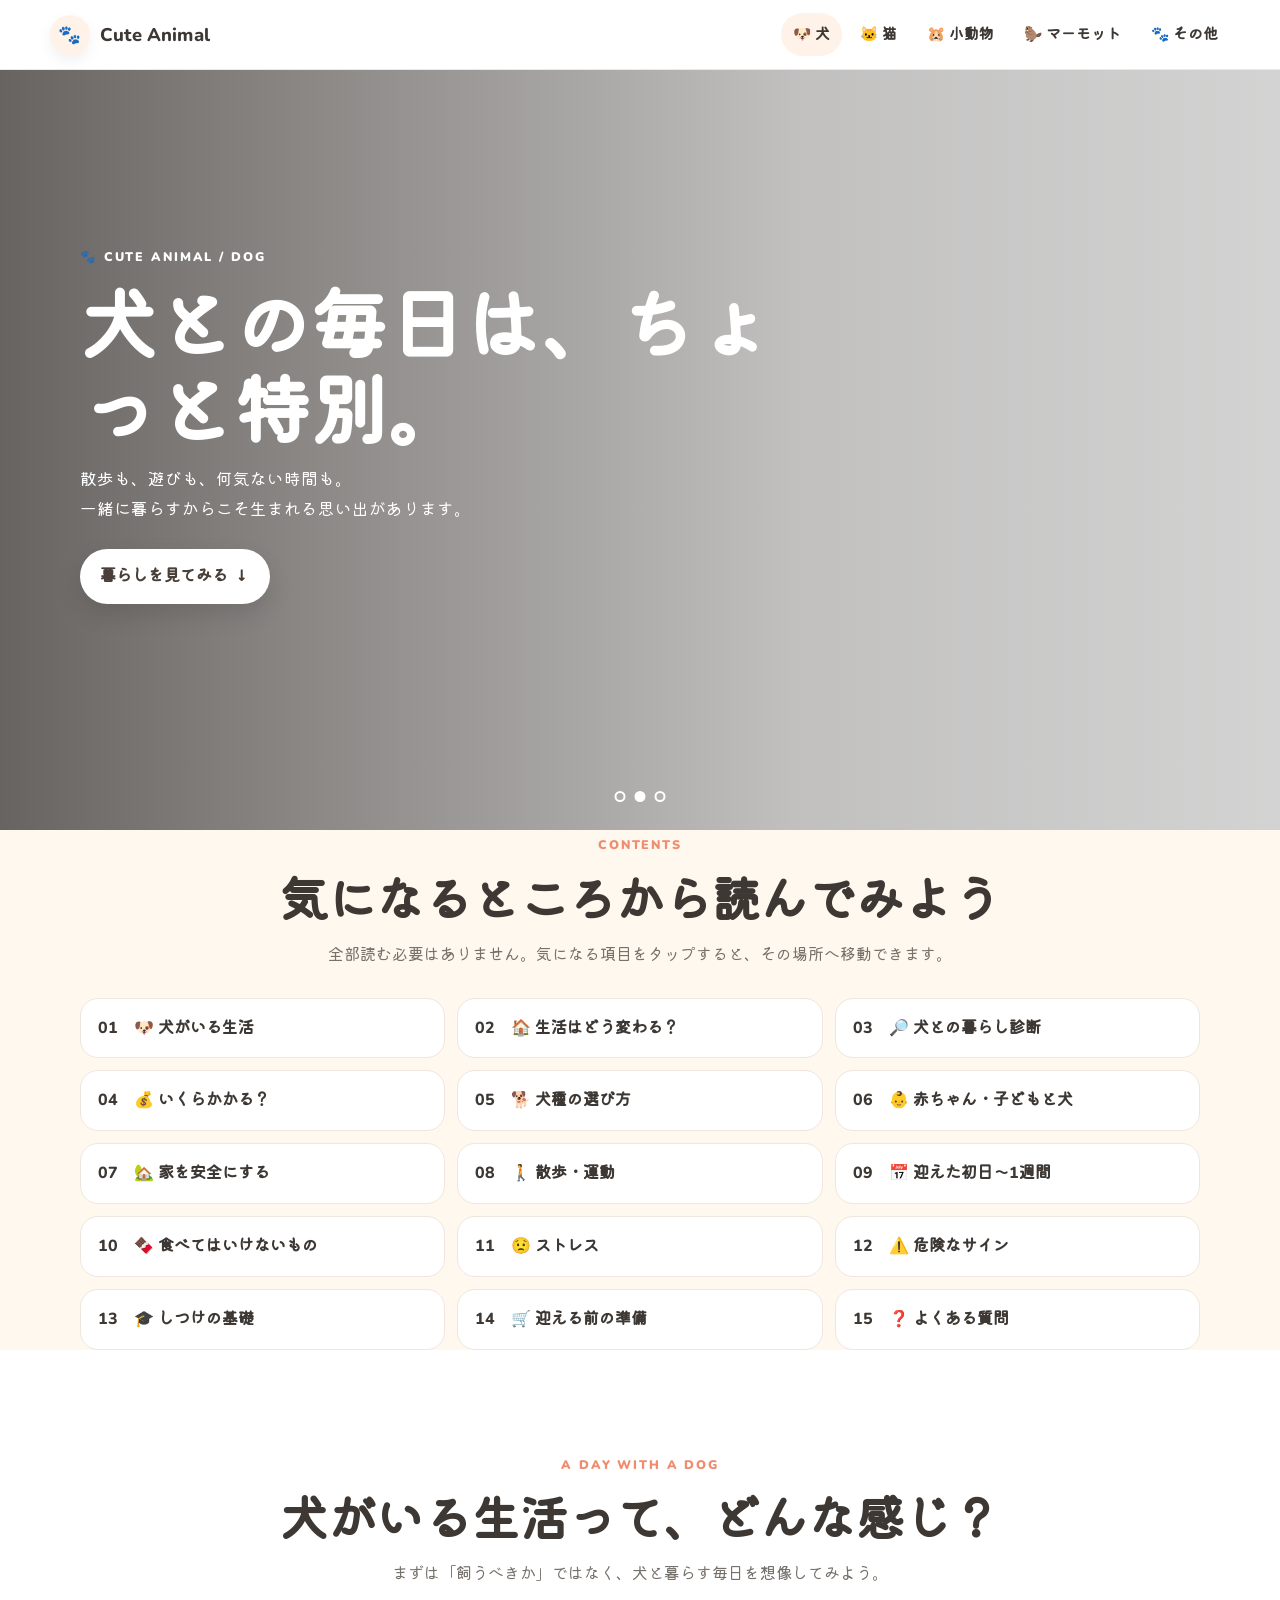
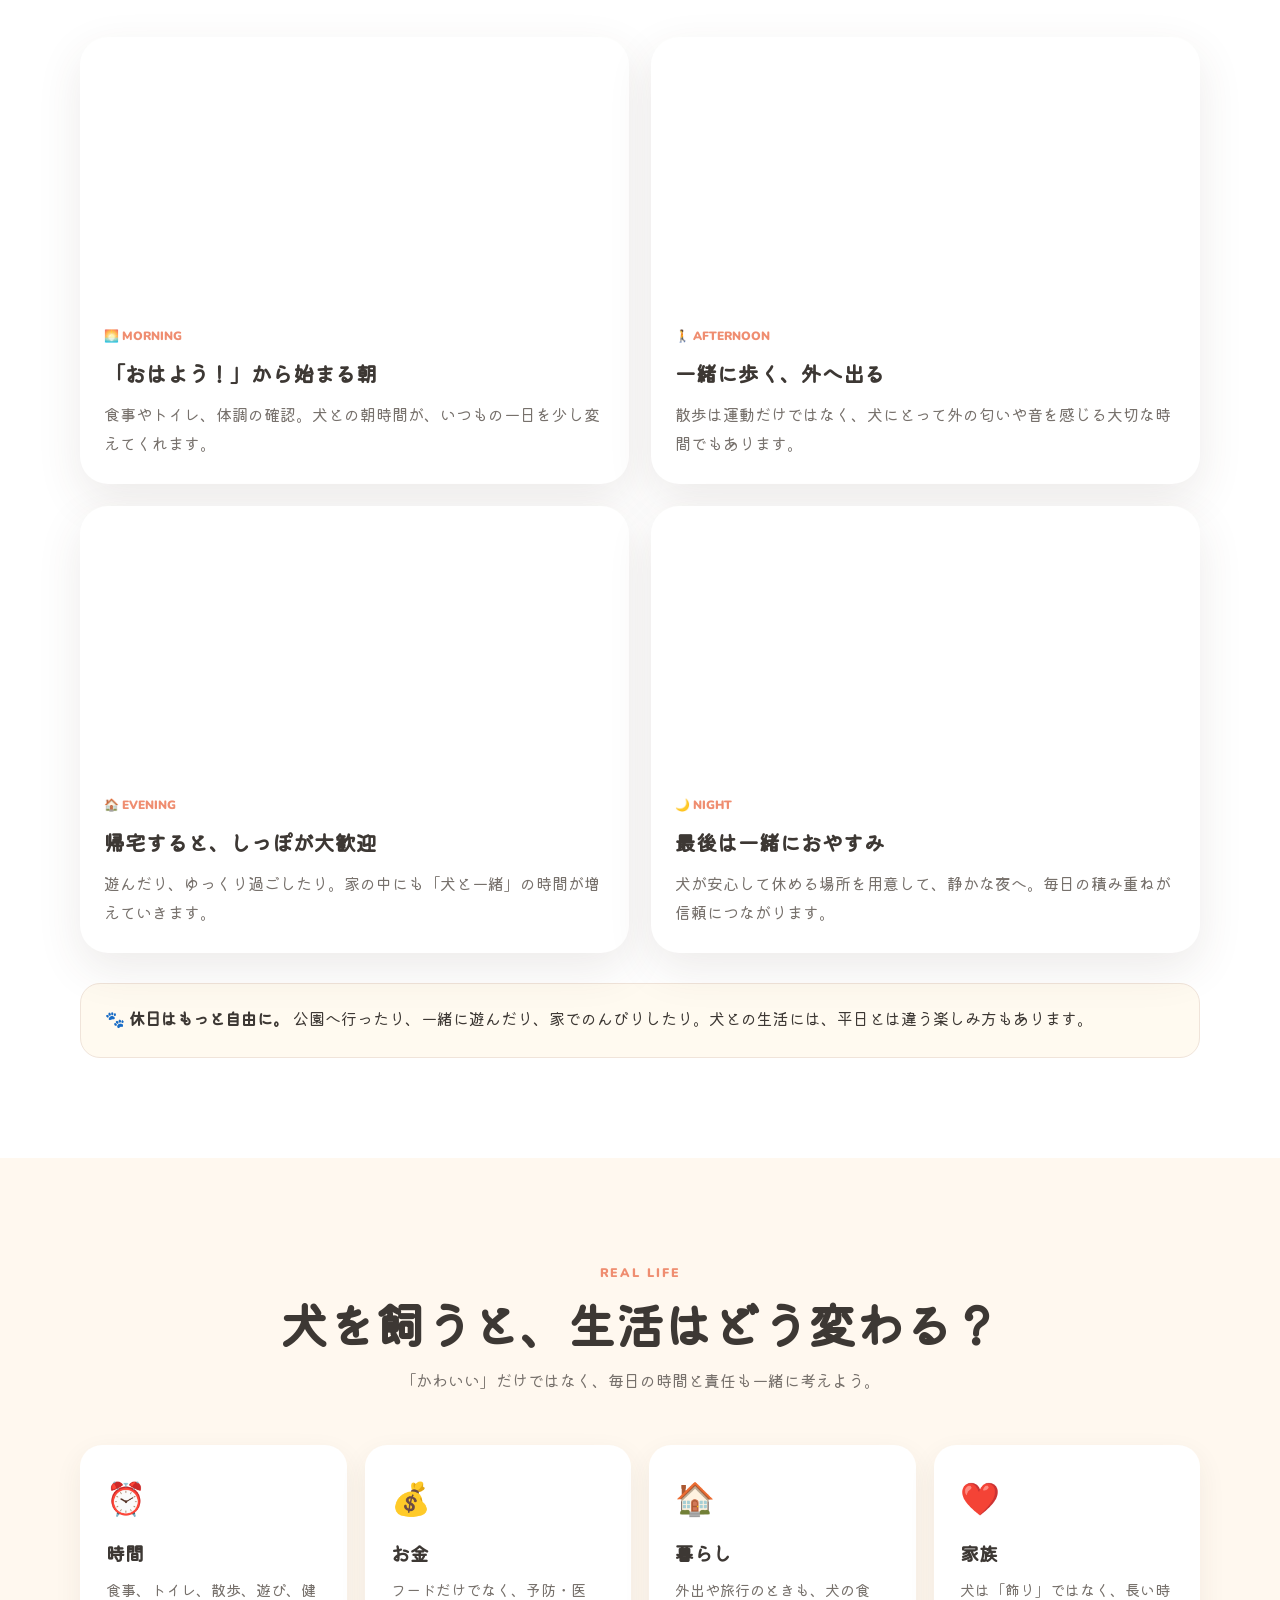
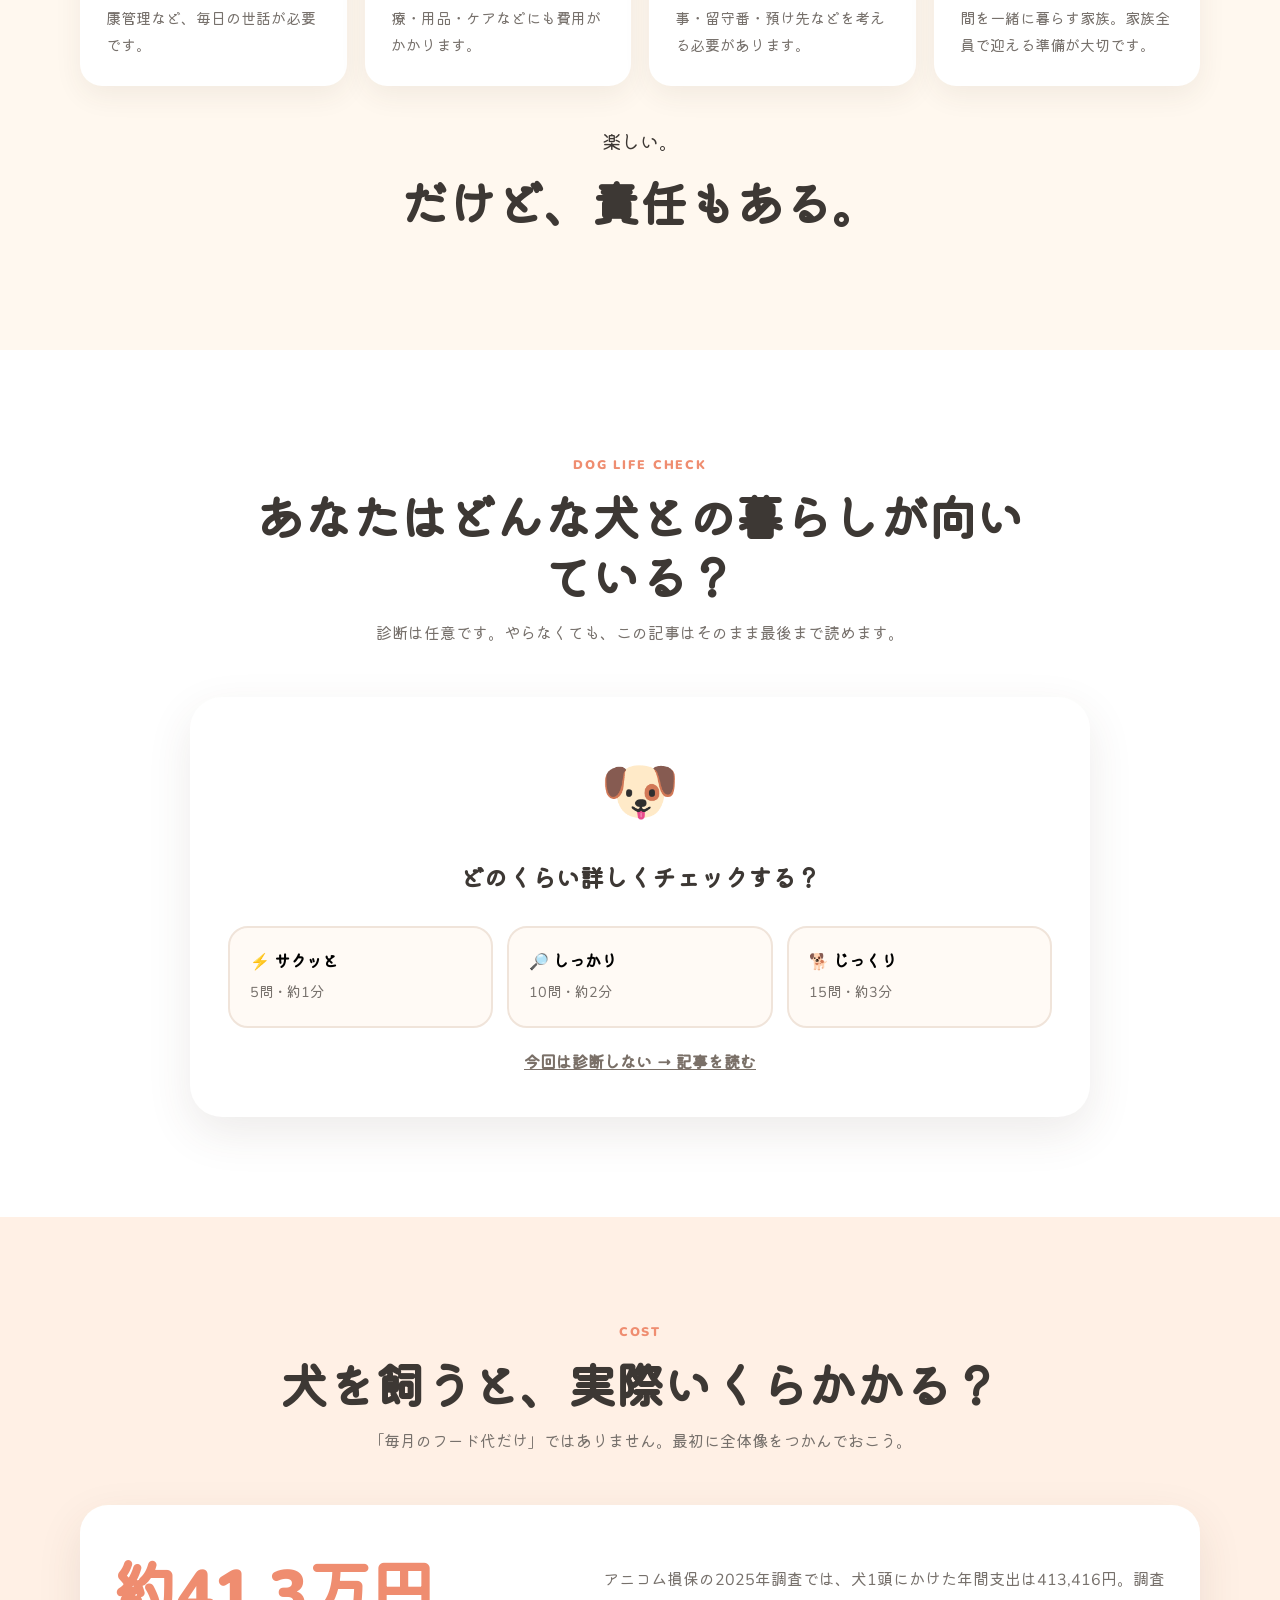
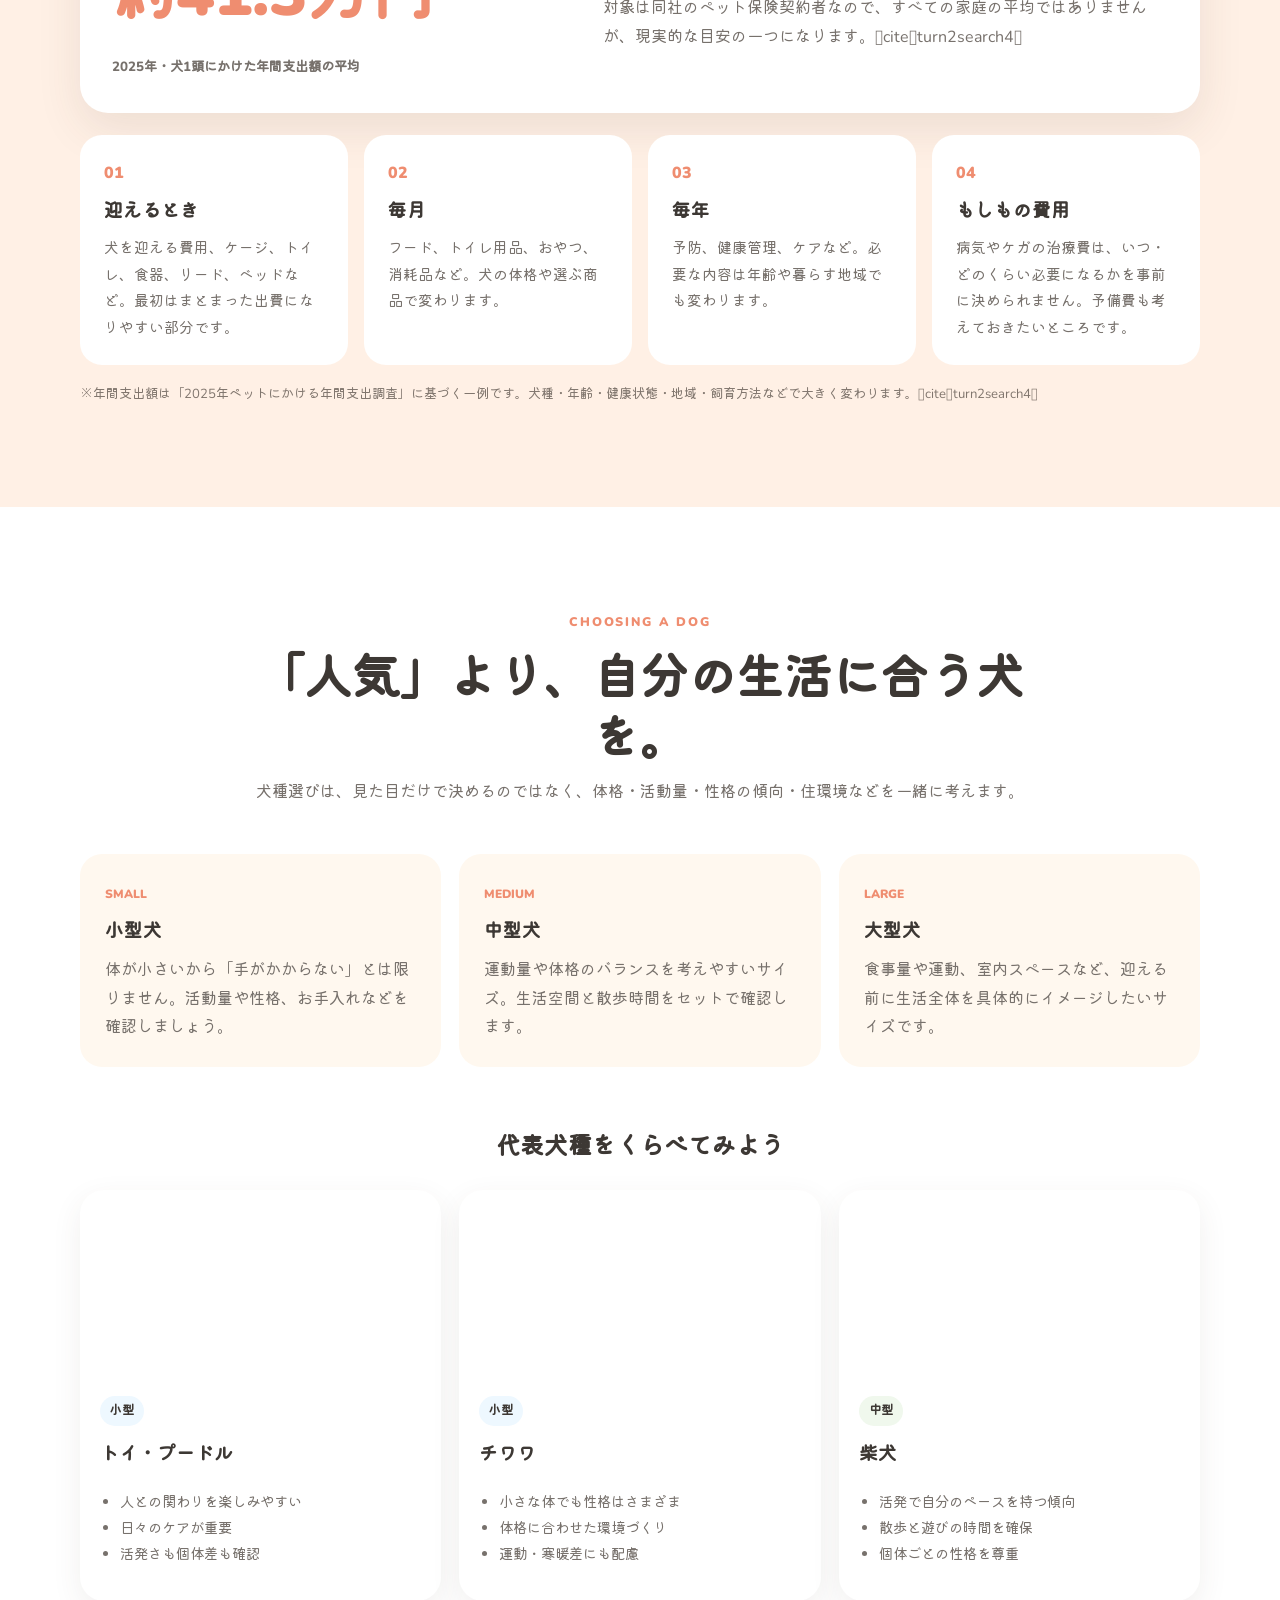
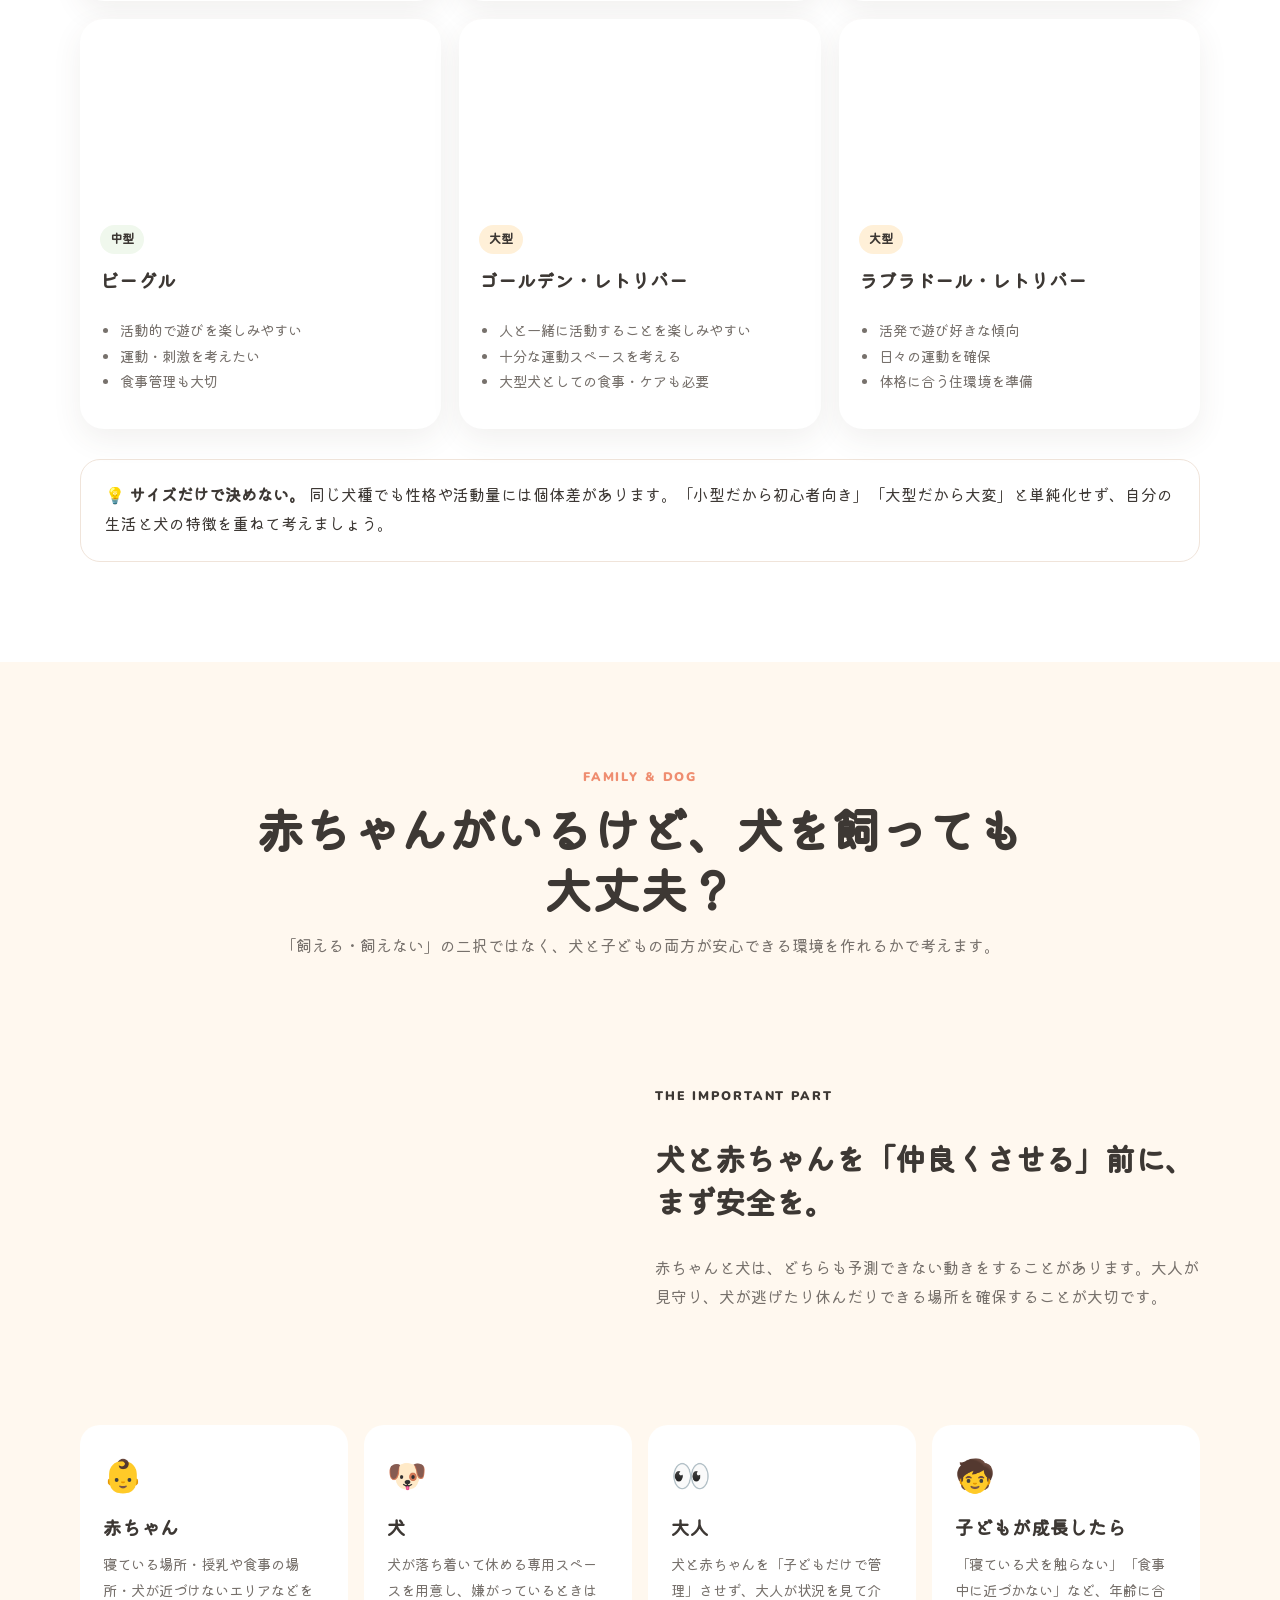
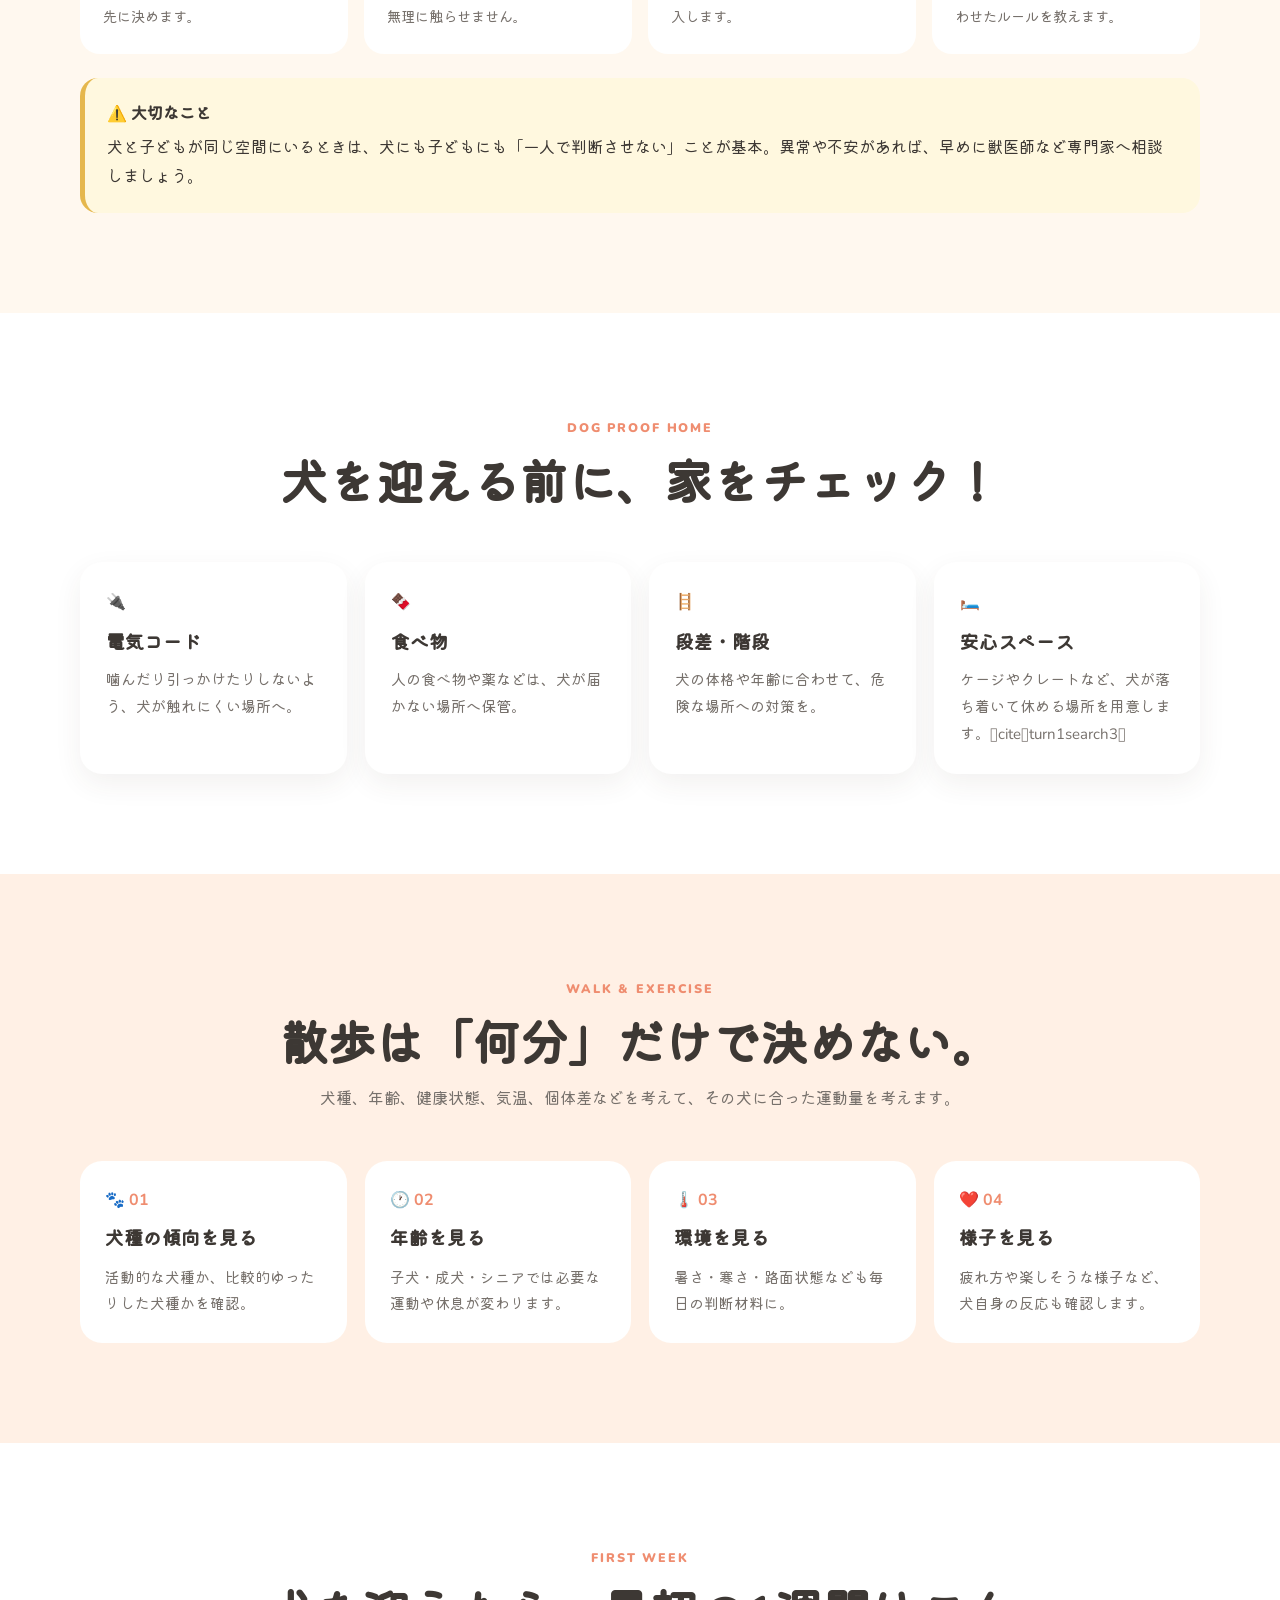
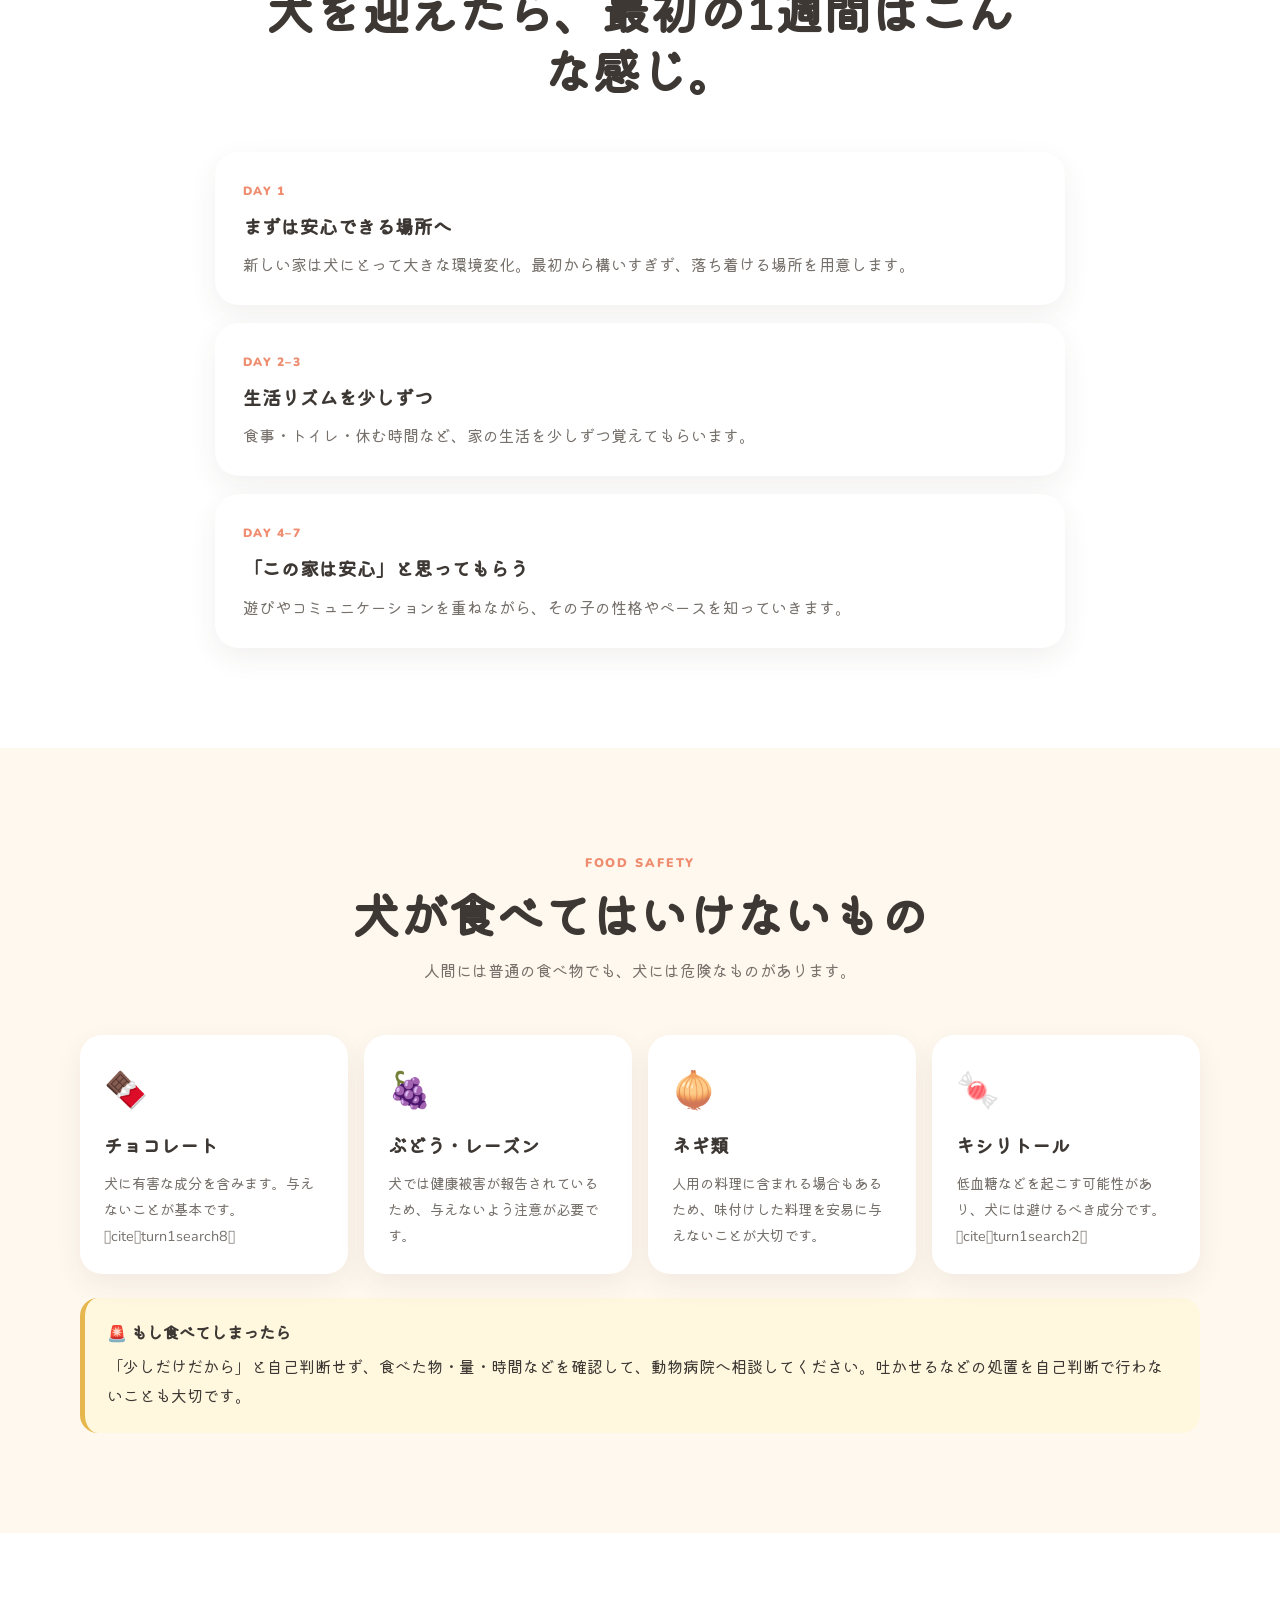
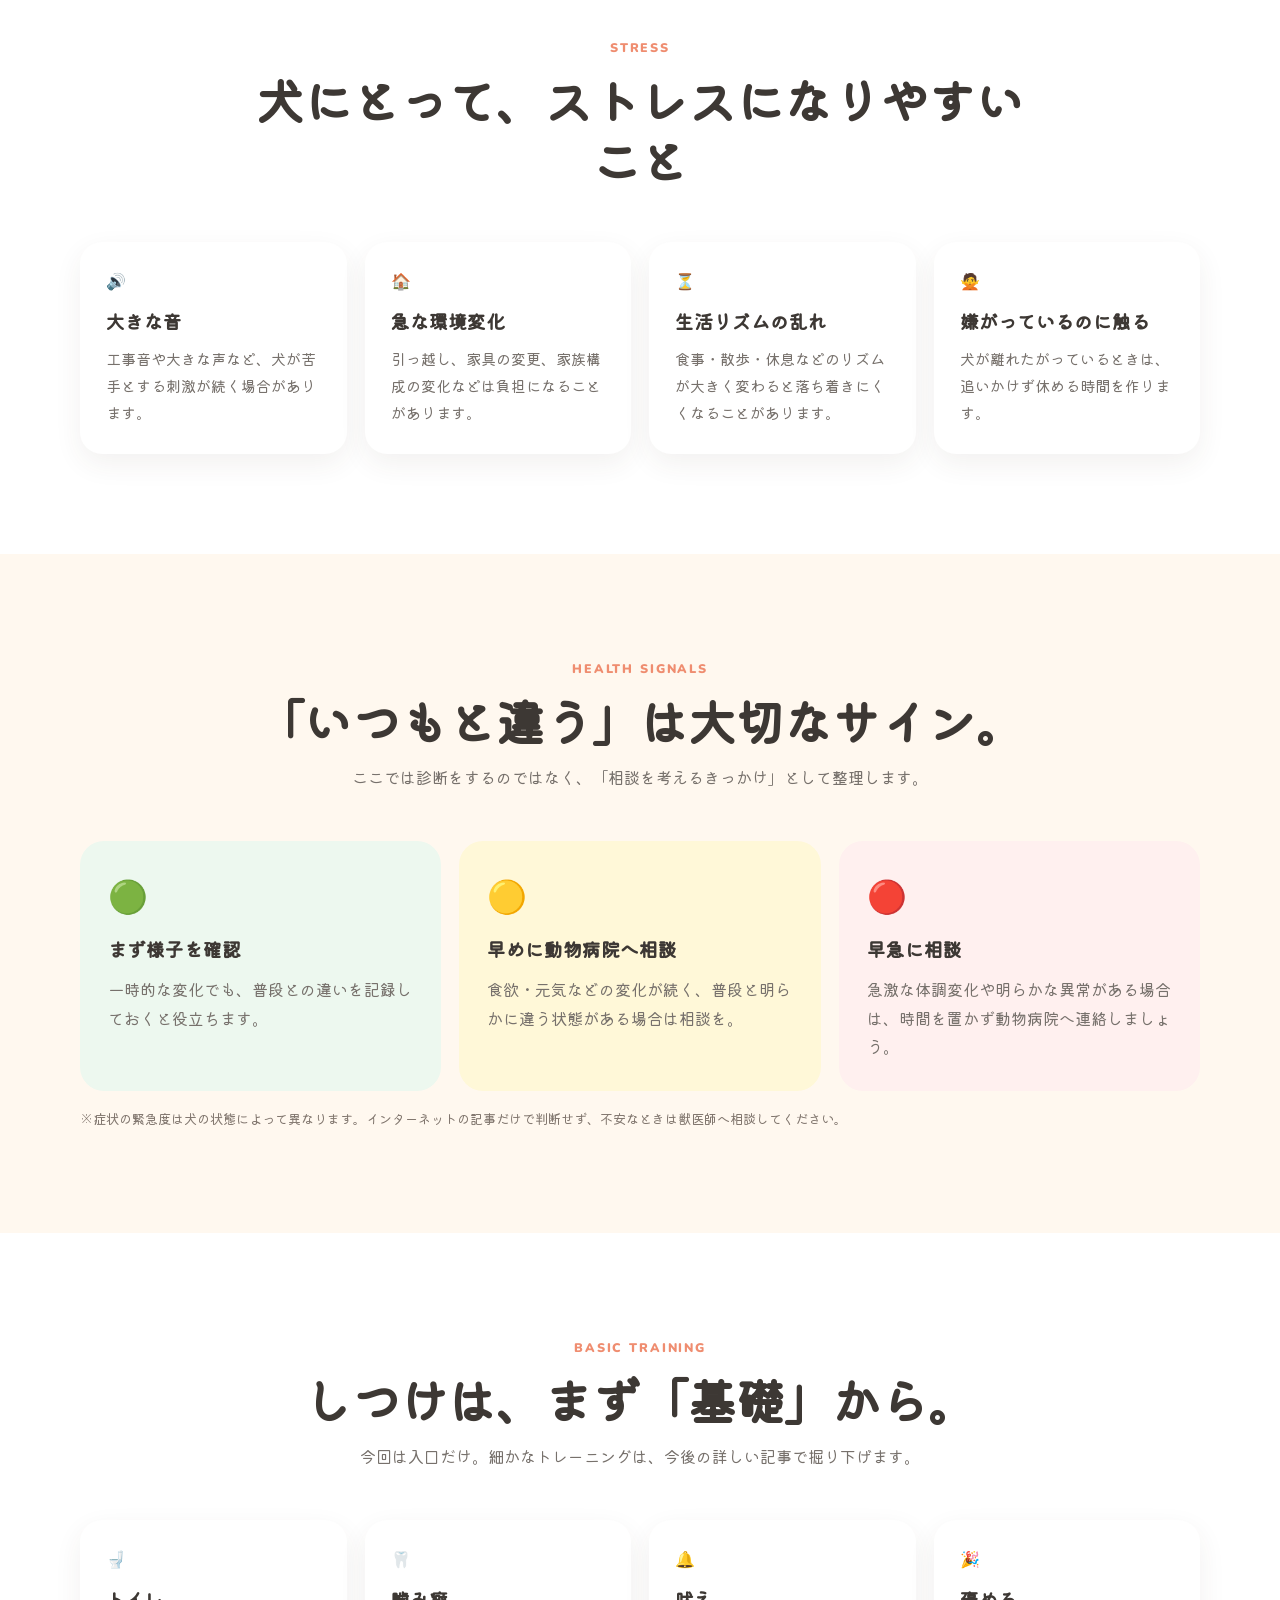
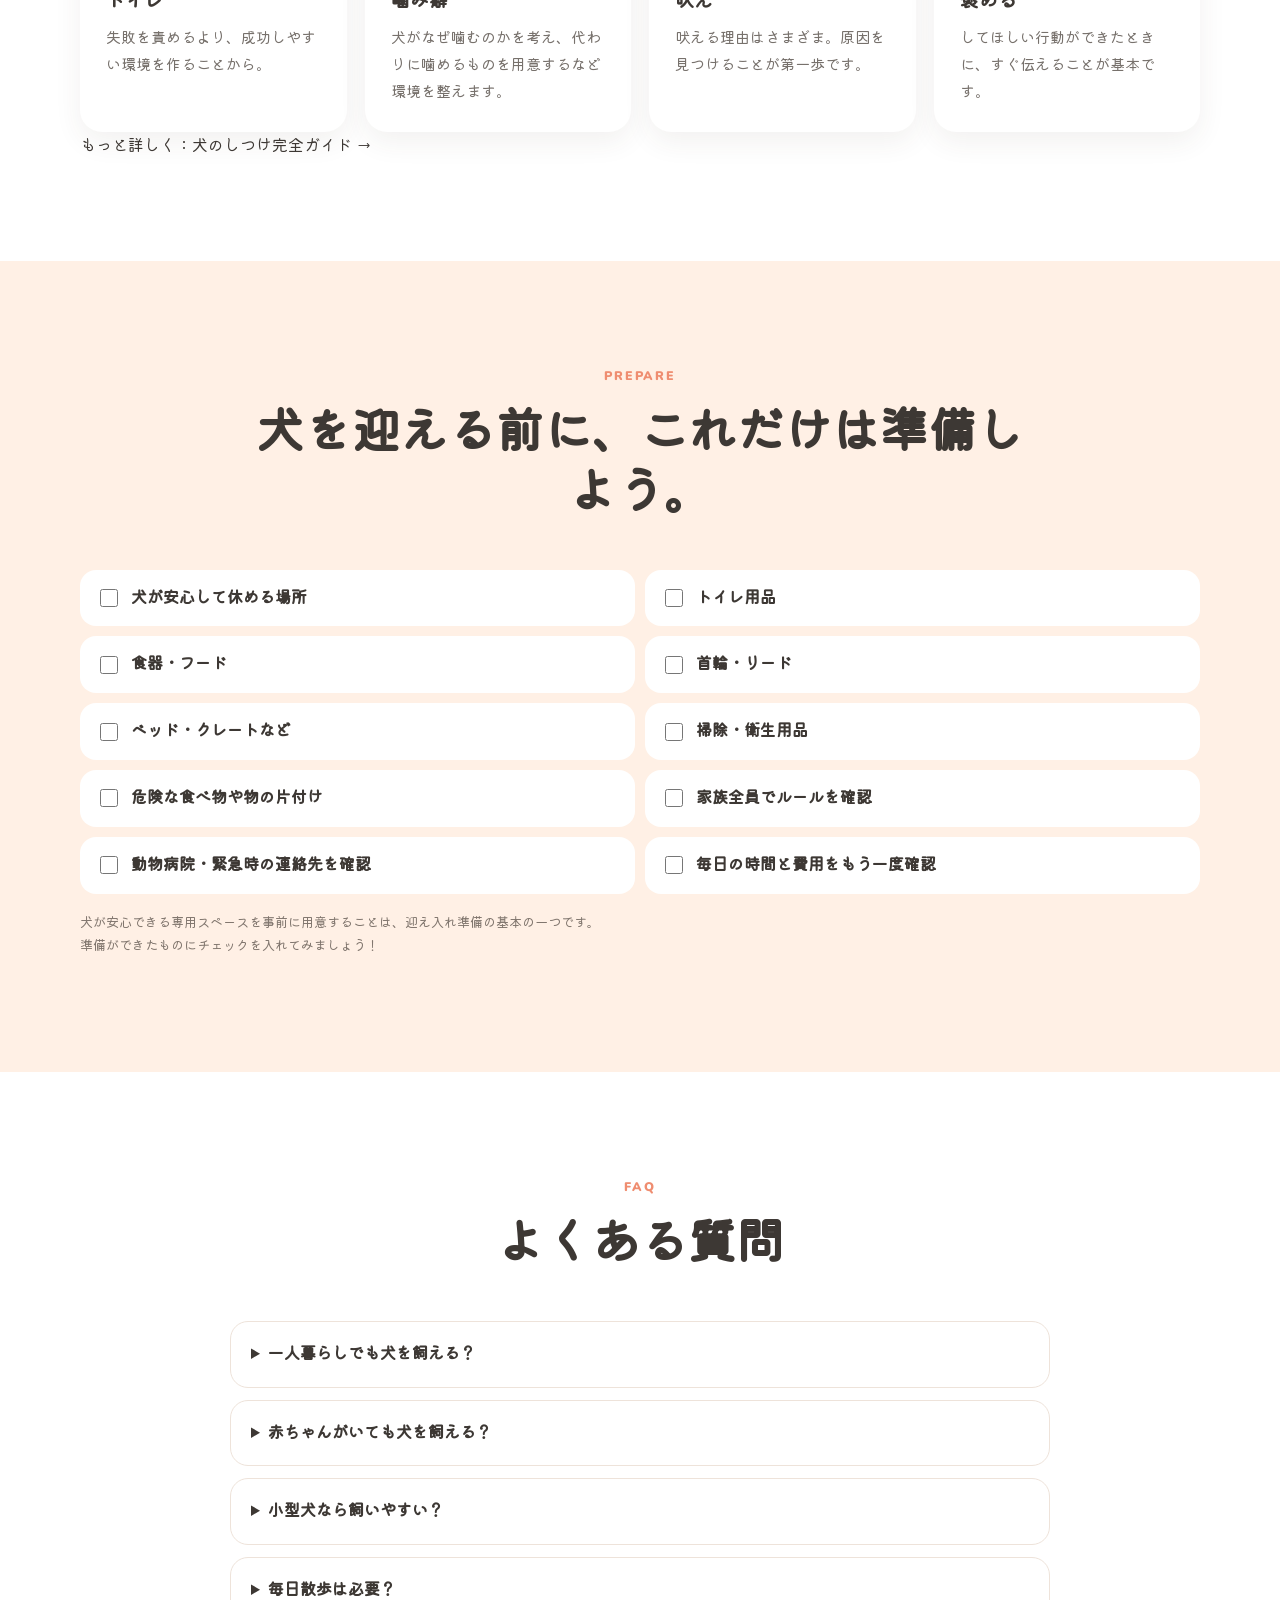
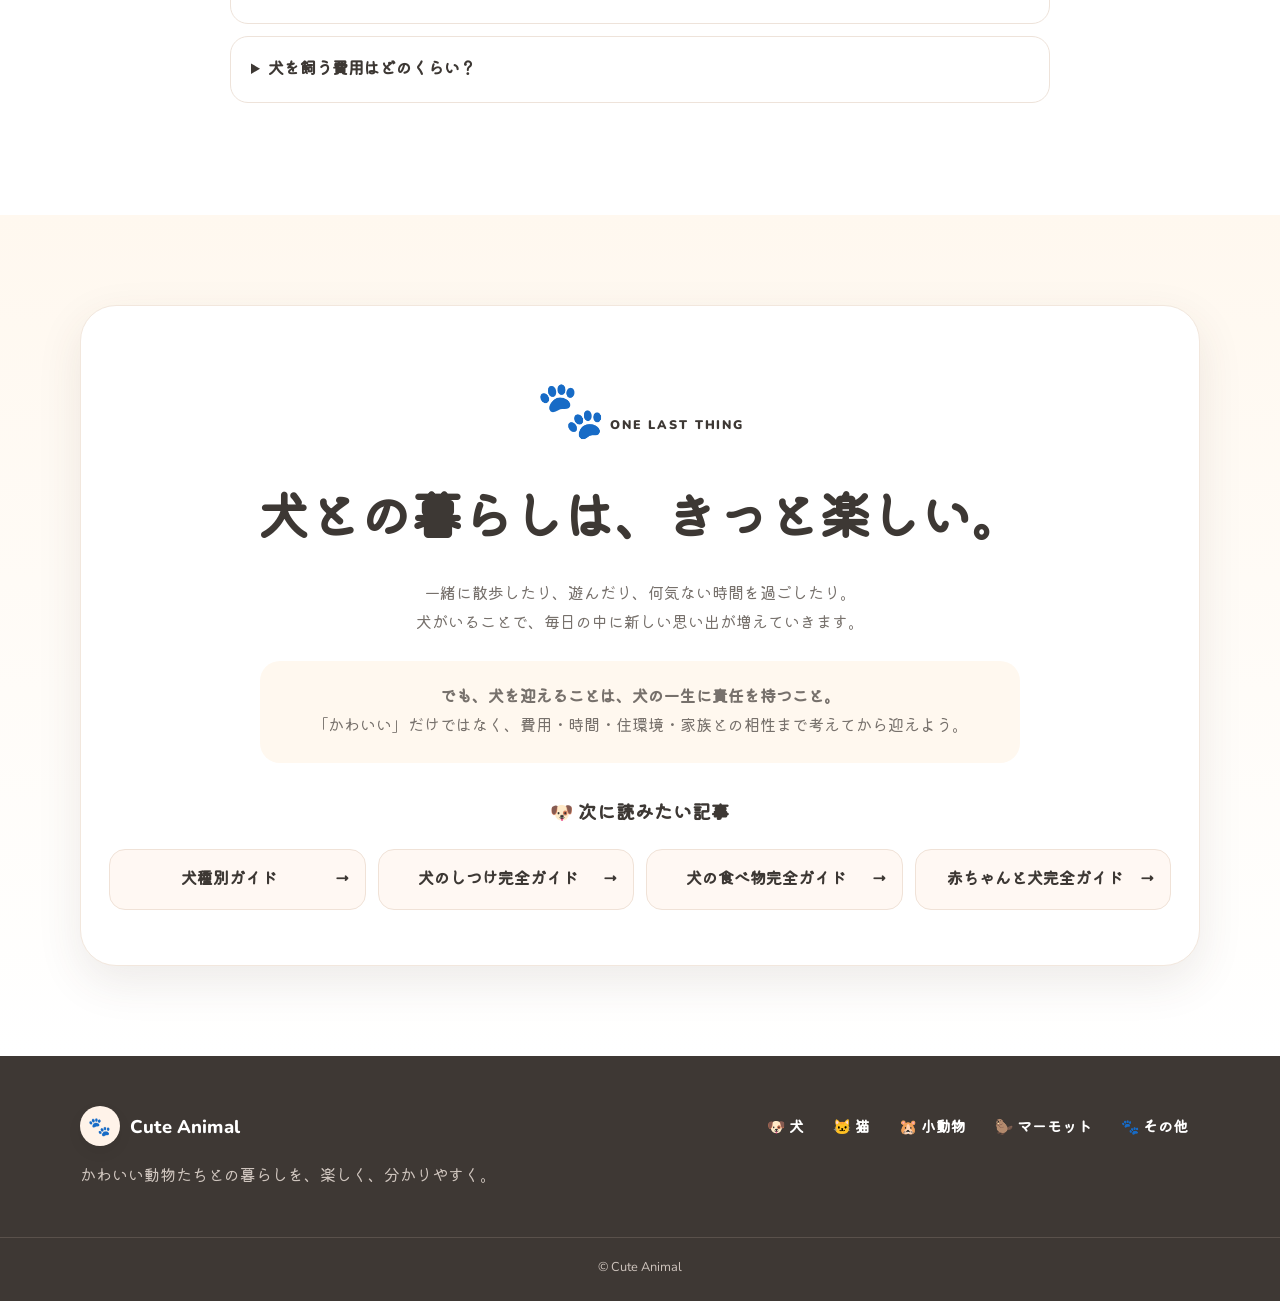
==== index.html @ 300d4ae9 "Add files via upload" ====
<!doctype html>
<html lang="ja">
<head>
  <meta charset="utf-8">
  <meta name="viewport" content="width=device-width, initial-scale=1">
  <title>犬を飼いたいあなたへ｜飼う前に知っておきたいこと完全ガイド | Cute Animal</title>
  <meta name="description" content="犬を飼いたい人へ。犬との暮らし、費用、犬種の選び方、赤ちゃん・子どもとの生活、散歩、食べてはいけないもの、危険サイン、迎える準備まで楽しく分かりやすく紹介します。">
  <meta name="theme-color" content="#fff8ef">
  <link rel="preconnect" href="https://fonts.googleapis.com">
  <link rel="preconnect" href="https://fonts.gstatic.com" crossorigin>
  <link href="https://fonts.googleapis.com/css2?family=Kiwi+Maru:wght@400;500&family=Nunito:wght@400;600;700;800&display=swap" rel="stylesheet">
  <link rel="stylesheet" href="style.css">
</head>
<body>

<header class="site-header" id="top">
  <a class="brand" href="#top" aria-label="Cute Animal ホーム">
    <span class="brand-mark" aria-hidden="true">🐾</span>
    <span>Cute Animal</span>
  </a>

  <nav class="desktop-nav" aria-label="メインナビゲーション">
    <a class="active" href="#dog">🐶 犬</a>
    <a href="#coming-soon" data-coming="猫">🐱 猫</a>
    <a href="#coming-soon" data-coming="小動物">🐹 小動物</a>
    <a href="#coming-soon" data-coming="マーモット">🦫 マーモット</a>
    <a href="#coming-soon" data-coming="その他">🐾 その他</a>
  </nav>

  <button class="menu-button" id="menuButton" aria-expanded="false" aria-controls="mobileNav">☰</button>
</header>

<nav class="mobile-nav" id="mobileNav" aria-label="モバイルナビゲーション">
  <a href="#dog">🐶 犬</a>
  <a href="#coming-soon" data-coming="猫">🐱 猫</a>
  <a href="#coming-soon" data-coming="小動物">🐹 小動物</a>
  <a href="#coming-soon" data-coming="マーモット">🦫 マーモット</a>
  <a href="#coming-soon" data-coming="その他">🐾 その他</a>
</nav>

<main id="dog">

  <section class="hero">
    <div class="hero-slide slide-corgi active">
      <div class="hero-overlay"></div>
      <div class="hero-content">
        <span class="eyebrow">🐾 Cute Animal / DOG</span>
        <h1>犬を飼いたいあなたへ</h1>
        <p class="hero-subtitle">飼う前に知っておきたいこと<br><strong>完全ガイド</strong></p>
        <p class="hero-copy">「犬がいる生活って、どんな感じ？」<br>楽しさも、現実も、ここから一緒に見てみよう。</p>
        <a class="primary-btn" href="#life">🐶 犬との暮らしをのぞく</a>
      </div>
    </div>
    <div class="hero-slide slide-shiba">
      <div class="hero-overlay"></div>
      <div class="hero-content">
        <span class="eyebrow">🐾 Cute Animal / DOG</span>
        <h1>犬との毎日は、ちょっと特別。</h1>
        <p class="hero-copy">散歩も、遊びも、何気ない時間も。<br>一緒に暮らすからこそ生まれる思い出があります。</p>
        <a class="primary-btn" href="#life">暮らしを見てみる ↓</a>
      </div>
    </div>
    <div class="hero-slide slide-golden">
      <div class="hero-overlay"></div>
      <div class="hero-content">
        <span class="eyebrow">🐾 Cute Animal / DOG</span>
        <h1>でも、迎える前に知ってほしい。</h1>
        <p class="hero-copy">費用、住環境、犬種、家族との暮らし。<br>「かわいい」の先まで、一緒に考えよう。</p>
        <a class="primary-btn" href="#check">自分に合う暮らしをチェック</a>
      </div>
    </div>
    <div class="hero-dots" aria-label="スライド切り替え">
      <button class="hero-dot active" data-slide="0" aria-label="コーギー"></button>
      <button class="hero-dot" data-slide="1" aria-label="柴犬"></button>
      <button class="hero-dot" data-slide="2" aria-label="ゴールデン・レトリバー"></button>
    </div>
  </section>

  <section class="toc-section section-soft" aria-labelledby="toc-title">
    <div class="container">
      <div class="section-heading compact">
        <span class="section-kicker">CONTENTS</span>
        <h2 id="toc-title">気になるところから読んでみよう</h2>
        <p>全部読む必要はありません。気になる項目をタップすると、その場所へ移動できます。</p>
      </div>
      <div class="toc-grid">
        <a href="#life">01　🐶 犬がいる生活</a>
        <a href="#change">02　🏠 生活はどう変わる？</a>
        <a href="#check">03　🔎 犬との暮らし診断</a>
        <a href="#cost">04　💰 いくらかかる？</a>
        <a href="#breed">05　🐕 犬種の選び方</a>
        <a href="#family">06　👶 赤ちゃん・子どもと犬</a>
        <a href="#home">07　🏡 家を安全にする</a>
        <a href="#walk">08　🚶 散歩・運動</a>
        <a href="#firstweek">09　📅 迎えた初日〜1週間</a>
        <a href="#food">10　🍫 食べてはいけないもの</a>
        <a href="#stress">11　😟 ストレス</a>
        <a href="#danger">12　⚠️ 危険なサイン</a>
        <a href="#training">13　🎓 しつけの基礎</a>
        <a href="#prepare">14　🛒 迎える前の準備</a>
        <a href="#faq">15　❓ よくある質問</a>
      </div>
    </div>
  </section>

  <section class="section" id="life">
    <div class="container">
      <div class="section-heading">
        <span class="section-kicker">A DAY WITH A DOG</span>
        <h2>犬がいる生活って、どんな感じ？</h2>
        <p>まずは「飼うべきか」ではなく、犬と暮らす毎日を想像してみよう。</p>
      </div>
      <div class="life-grid">
        <article class="life-card">
          <div class="photo photo-morning" role="img" aria-label="朝の犬との時間"></div>
          <div><span>🌅 MORNING</span><h3>「おはよう！」から始まる朝</h3><p>食事やトイレ、体調の確認。犬との朝時間が、いつもの一日を少し変えてくれます。</p></div>
        </article>
        <article class="life-card">
          <div class="photo photo-walk" role="img" aria-label="公園を散歩する犬"></div>
          <div><span>🚶 AFTERNOON</span><h3>一緒に歩く、外へ出る</h3><p>散歩は運動だけではなく、犬にとって外の匂いや音を感じる大切な時間でもあります。</p></div>
        </article>
        <article class="life-card">
          <div class="photo photo-home" role="img" aria-label="家で犬と過ごす"></div>
          <div><span>🏠 EVENING</span><h3>帰宅すると、しっぽが大歓迎</h3><p>遊んだり、ゆっくり過ごしたり。家の中にも「犬と一緒」の時間が増えていきます。</p></div>
        </article>
        <article class="life-card">
          <div class="photo photo-sleep" role="img" aria-label="眠る犬"></div>
          <div><span>🌙 NIGHT</span><h3>最後は一緒におやすみ</h3><p>犬が安心して休める場所を用意して、静かな夜へ。毎日の積み重ねが信頼につながります。</p></div>
        </article>
      </div>
      <div class="callout warm"><strong>🐾 休日はもっと自由に。</strong> 公園へ行ったり、一緒に遊んだり、家でのんびりしたり。犬との生活には、平日とは違う楽しみ方もあります。</div>
    </div>
  </section>

  <section class="section section-soft" id="change">
    <div class="container">
      <div class="section-heading">
        <span class="section-kicker">REAL LIFE</span>
        <h2>犬を飼うと、生活はどう変わる？</h2>
        <p>「かわいい」だけではなく、毎日の時間と責任も一緒に考えよう。</p>
      </div>
      <div class="feature-grid">
        <article><div class="feature-icon">⏰</div><h3>時間</h3><p>食事、トイレ、散歩、遊び、健康管理など、毎日の世話が必要です。</p></article>
        <article><div class="feature-icon">💰</div><h3>お金</h3><p>フードだけでなく、予防・医療・用品・ケアなどにも費用がかかります。</p></article>
        <article><div class="feature-icon">🏠</div><h3>暮らし</h3><p>外出や旅行のときも、犬の食事・留守番・預け先などを考える必要があります。</p></article>
        <article><div class="feature-icon">❤️</div><h3>家族</h3><p>犬は「飾り」ではなく、長い時間を一緒に暮らす家族。家族全員で迎える準備が大切です。</p></article>
      </div>
      <div class="quote-box"><span>楽しい。</span><strong>だけど、責任もある。</strong></div>
    </div>
  </section>

  <section class="section" id="check">
    <div class="container">
      <div class="section-heading">
        <span class="section-kicker">DOG LIFE CHECK</span>
        <h2>あなたはどんな犬との暮らしが向いている？</h2>
        <p>診断は任意です。やらなくても、この記事はそのまま最後まで読めます。</p>
      </div>
      <div class="diagnosis-card" id="diagnosis">
        <div id="diagnosisStart">
          <div class="diagnosis-face">🐶</div>
          <h3>どのくらい詳しくチェックする？</h3>
          <div class="mode-grid">
            <button class="mode-card" data-count="5"><strong>⚡ サクッと</strong><span>5問・約1分</span></button>
            <button class="mode-card" data-count="10"><strong>🔎 しっかり</strong><span>10問・約2分</span></button>
            <button class="mode-card" data-count="15"><strong>🐕 じっくり</strong><span>15問・約3分</span></button>
          </div>
          <button class="skip-btn" id="skipDiagnosis">今回は診断しない → 記事を読む</button>
        </div>
        <div id="diagnosisQuiz" class="hidden">
          <div class="quiz-top"><span id="quizCount">1 / 5</span><div class="progress"><span id="progressBar"></span></div></div>
          <h3 id="quizQuestion"></h3>
          <div id="quizOptions" class="quiz-options"></div>
          <button class="back-btn" id="quizBack">← 診断トップへ</button>
        </div>
        <div id="diagnosisResult" class="hidden">
          <div class="result-face" id="resultFace">🐶</div>
          <span class="result-label">YOUR DOG LIFE STYLE</span>
          <h3 id="resultTitle"></h3>
          <p id="resultText"></p>
          <div class="result-box"><span>向いている犬のサイズ</span><strong id="resultSize"></strong></div>
          <div class="result-box"><span>選ぶときのポイント</span><p id="resultTips"></p></div>
          <a class="primary-btn inline-btn" href="#breed">🐾 犬種を比較してみる</a>
          <button class="skip-btn" id="restartDiagnosis">もう一度診断する</button>
        </div>
      </div>
    </div>
  </section>

  <section class="section section-peach" id="cost">
    <div class="container">
      <div class="section-heading">
        <span class="section-kicker">COST</span>
        <h2>犬を飼うと、実際いくらかかる？</h2>
        <p>「毎月のフード代だけ」ではありません。最初に全体像をつかんでおこう。</p>
      </div>
      <div class="cost-hero">
        <div><span class="big-number">約41.3万円</span><small>2025年・犬1頭にかけた年間支出額の平均</small></div>
        <p>アニコム損保の2025年調査では、犬1頭にかけた年間支出は413,416円。調査対象は同社のペット保険契約者なので、すべての家庭の平均ではありませんが、現実的な目安の一つになります。citeturn2search4</p>
      </div>
      <div class="cost-grid">
        <article><span>01</span><h3>迎えるとき</h3><p>犬を迎える費用、ケージ、トイレ、食器、リード、ベッドなど。最初はまとまった出費になりやすい部分です。</p></article>
        <article><span>02</span><h3>毎月</h3><p>フード、トイレ用品、おやつ、消耗品など。犬の体格や選ぶ商品で変わります。</p></article>
        <article><span>03</span><h3>毎年</h3><p>予防、健康管理、ケアなど。必要な内容は年齢や暮らす地域でも変わります。</p></article>
        <article><span>04</span><h3>もしもの費用</h3><p>病気やケガの治療費は、いつ・どのくらい必要になるかを事前に決められません。予備費も考えておきたいところです。</p></article>
      </div>
      <div class="note">※年間支出額は「2025年ペットにかける年間支出調査」に基づく一例です。犬種・年齢・健康状態・地域・飼育方法などで大きく変わります。citeturn2search4</div>
    </div>
  </section>

  <section class="section" id="breed">
    <div class="container">
      <div class="section-heading">
        <span class="section-kicker">CHOOSING A DOG</span>
        <h2>「人気」より、自分の生活に合う犬を。</h2>
        <p>犬種選びは、見た目だけで決めるのではなく、体格・活動量・性格の傾向・住環境などを一緒に考えます。</p>
      </div>

      <div class="size-intro">
        <article><span>SMALL</span><h3>小型犬</h3><p>体が小さいから「手がかからない」とは限りません。活動量や性格、お手入れなどを確認しましょう。</p></article>
        <article><span>MEDIUM</span><h3>中型犬</h3><p>運動量や体格のバランスを考えやすいサイズ。生活空間と散歩時間をセットで確認します。</p></article>
        <article><span>LARGE</span><h3>大型犬</h3><p>食事量や運動、室内スペースなど、迎える前に生活全体を具体的にイメージしたいサイズです。</p></article>
      </div>

      <h3 class="subheading">代表犬種をくらべてみよう</h3>
      <div class="breed-grid">
        <article class="breed-card">
          <div class="breed-photo toy-poodle"></div><span class="badge small">小型</span>
          <h3>トイ・プードル</h3>
          <ul><li>人との関わりを楽しみやすい</li><li>日々のケアが重要</li><li>活発さも個体差も確認</li></ul>
        </article>
        <article class="breed-card">
          <div class="breed-photo chihuahua"></div><span class="badge small">小型</span>
          <h3>チワワ</h3>
          <ul><li>小さな体でも性格はさまざま</li><li>体格に合わせた環境づくり</li><li>運動・寒暖差にも配慮</li></ul>
        </article>
        <article class="breed-card">
          <div class="breed-photo shiba"></div><span class="badge medium">中型</span>
          <h3>柴犬</h3>
          <ul><li>活発で自分のペースを持つ傾向</li><li>散歩と遊びの時間を確保</li><li>個体ごとの性格を尊重</li></ul>
        </article>
        <article class="breed-card">
          <div class="breed-photo beagle"></div><span class="badge medium">中型</span>
          <h3>ビーグル</h3>
          <ul><li>活動的で遊びを楽しみやすい</li><li>運動・刺激を考えたい</li><li>食事管理も大切</li></ul>
        </article>
        <article class="breed-card">
          <div class="breed-photo golden"></div><span class="badge large">大型</span>
          <h3>ゴールデン・レトリバー</h3>
          <ul><li>人と一緒に活動することを楽しみやすい</li><li>十分な運動スペースを考える</li><li>大型犬としての食事・ケアも必要</li></ul>
        </article>
        <article class="breed-card">
          <div class="breed-photo labrador"></div><span class="badge large">大型</span>
          <h3>ラブラドール・レトリバー</h3>
          <ul><li>活発で遊び好きな傾向</li><li>日々の運動を確保</li><li>体格に合う住環境を準備</li></ul>
        </article>
      </div>
      <div class="callout">💡 <strong>サイズだけで決めない。</strong> 同じ犬種でも性格や活動量には個体差があります。「小型だから初心者向き」「大型だから大変」と単純化せず、自分の生活と犬の特徴を重ねて考えましょう。</div>
    </div>
  </section>

  <section class="section section-soft" id="family">
    <div class="container">
      <div class="section-heading">
        <span class="section-kicker">FAMILY & DOG</span>
        <h2>赤ちゃんがいるけど、犬を飼っても大丈夫？</h2>
        <p>「飼える・飼えない」の二択ではなく、犬と子どもの両方が安心できる環境を作れるかで考えます。</p>
      </div>
      <div class="family-hero">
        <div class="family-image"></div>
        <div><span class="section-kicker">THE IMPORTANT PART</span><h3>犬と赤ちゃんを「仲良くさせる」前に、まず安全を。</h3><p>赤ちゃんと犬は、どちらも予測できない動きをすることがあります。大人が見守り、犬が逃げたり休んだりできる場所を確保することが大切です。</p></div>
      </div>
      <div class="family-grid">
        <article><span>👶</span><h3>赤ちゃん</h3><p>寝ている場所・授乳や食事の場所・犬が近づけないエリアなどを先に決めます。</p></article>
        <article><span>🐶</span><h3>犬</h3><p>犬が落ち着いて休める専用スペースを用意し、嫌がっているときは無理に触らせません。</p></article>
        <article><span>👀</span><h3>大人</h3><p>犬と赤ちゃんを「子どもだけで管理」させず、大人が状況を見て介入します。</p></article>
        <article><span>🧒</span><h3>子どもが成長したら</h3><p>「寝ている犬を触らない」「食事中に近づかない」など、年齢に合わせたルールを教えます。</p></article>
      </div>
      <div class="warning-box"><strong>⚠️ 大切なこと</strong><p>犬と子どもが同じ空間にいるときは、犬にも子どもにも「一人で判断させない」ことが基本。異常や不安があれば、早めに獣医師など専門家へ相談しましょう。</p></div>
    </div>
  </section>

  <section class="section" id="home">
    <div class="container">
      <div class="section-heading">
        <span class="section-kicker">DOG PROOF HOME</span>
        <h2>犬を迎える前に、家をチェック！</h2>
      </div>
      <div class="home-grid">
        <article><span>🔌</span><h3>電気コード</h3><p>噛んだり引っかけたりしないよう、犬が触れにくい場所へ。</p></article>
        <article><span>🍫</span><h3>食べ物</h3><p>人の食べ物や薬などは、犬が届かない場所へ保管。</p></article>
        <article><span>🪜</span><h3>段差・階段</h3><p>犬の体格や年齢に合わせて、危険な場所への対策を。</p></article>
        <article><span>🛏️</span><h3>安心スペース</h3><p>ケージやクレートなど、犬が落ち着いて休める場所を用意します。citeturn1search3</p></article>
      </div>
    </div>
  </section>

  <section class="section section-peach" id="walk">
    <div class="container">
      <div class="section-heading">
        <span class="section-kicker">WALK & EXERCISE</span>
        <h2>散歩は「何分」だけで決めない。</h2>
        <p>犬種、年齢、健康状態、気温、個体差などを考えて、その犬に合った運動量を考えます。</p>
      </div>
      <div class="walk-steps">
        <div><strong>🐾 01</strong><h3>犬種の傾向を見る</h3><p>活動的な犬種か、比較的ゆったりした犬種かを確認。</p></div>
        <div><strong>🕐 02</strong><h3>年齢を見る</h3><p>子犬・成犬・シニアでは必要な運動や休息が変わります。</p></div>
        <div><strong>🌡️ 03</strong><h3>環境を見る</h3><p>暑さ・寒さ・路面状態なども毎日の判断材料に。</p></div>
        <div><strong>❤️ 04</strong><h3>様子を見る</h3><p>疲れ方や楽しそうな様子など、犬自身の反応も確認します。</p></div>
      </div>
    </div>
  </section>

  <section class="section" id="firstweek">
    <div class="container">
      <div class="section-heading">
        <span class="section-kicker">FIRST WEEK</span>
        <h2>犬を迎えたら、最初の1週間はこんな感じ。</h2>
      </div>
      <div class="timeline">
        <article><span>DAY 1</span><h3>まずは安心できる場所へ</h3><p>新しい家は犬にとって大きな環境変化。最初から構いすぎず、落ち着ける場所を用意します。</p></article>
        <article><span>DAY 2–3</span><h3>生活リズムを少しずつ</h3><p>食事・トイレ・休む時間など、家の生活を少しずつ覚えてもらいます。</p></article>
        <article><span>DAY 4–7</span><h3>「この家は安心」と思ってもらう</h3><p>遊びやコミュニケーションを重ねながら、その子の性格やペースを知っていきます。</p></article>
      </div>
    </div>
  </section>

  <section class="section section-soft" id="food">
    <div class="container">
      <div class="section-heading">
        <span class="section-kicker">FOOD SAFETY</span>
        <h2>犬が食べてはいけないもの</h2>
        <p>人間には普通の食べ物でも、犬には危険なものがあります。</p>
      </div>
      <div class="food-grid">
        <article class="danger-food"><span>🍫</span><h3>チョコレート</h3><p>犬に有害な成分を含みます。与えないことが基本です。citeturn1search8</p></article>
        <article class="danger-food"><span>🍇</span><h3>ぶどう・レーズン</h3><p>犬では健康被害が報告されているため、与えないよう注意が必要です。</p></article>
        <article class="danger-food"><span>🧅</span><h3>ネギ類</h3><p>人用の料理に含まれる場合もあるため、味付けした料理を安易に与えないことが大切です。</p></article>
        <article class="danger-food"><span>🍬</span><h3>キシリトール</h3><p>低血糖などを起こす可能性があり、犬には避けるべき成分です。citeturn1search2</p></article>
      </div>
      <div class="warning-box"><strong>🚨 もし食べてしまったら</strong><p>「少しだけだから」と自己判断せず、食べた物・量・時間などを確認して、動物病院へ相談してください。吐かせるなどの処置を自己判断で行わないことも大切です。</p></div>
    </div>
  </section>

  <section class="section" id="stress">
    <div class="container">
      <div class="section-heading">
        <span class="section-kicker">STRESS</span>
        <h2>犬にとって、ストレスになりやすいこと</h2>
      </div>
      <div class="stress-grid">
        <article><span>🔊</span><h3>大きな音</h3><p>工事音や大きな声など、犬が苦手とする刺激が続く場合があります。</p></article>
        <article><span>🏠</span><h3>急な環境変化</h3><p>引っ越し、家具の変更、家族構成の変化などは負担になることがあります。</p></article>
        <article><span>⏳</span><h3>生活リズムの乱れ</h3><p>食事・散歩・休息などのリズムが大きく変わると落ち着きにくくなることがあります。</p></article>
        <article><span>🙅</span><h3>嫌がっているのに触る</h3><p>犬が離れたがっているときは、追いかけず休める時間を作ります。</p></article>
      </div>
    </div>
  </section>

  <section class="section section-soft" id="danger">
    <div class="container">
      <div class="section-heading">
        <span class="section-kicker">HEALTH SIGNALS</span>
        <h2>「いつもと違う」は大切なサイン。</h2>
        <p>ここでは診断をするのではなく、「相談を考えるきっかけ」として整理します。</p>
      </div>
      <div class="signal-grid">
        <article class="signal green"><span>🟢</span><h3>まず様子を確認</h3><p>一時的な変化でも、普段との違いを記録しておくと役立ちます。</p></article>
        <article class="signal yellow"><span>🟡</span><h3>早めに動物病院へ相談</h3><p>食欲・元気などの変化が続く、普段と明らかに違う状態がある場合は相談を。</p></article>
        <article class="signal red"><span>🔴</span><h3>早急に相談</h3><p>急激な体調変化や明らかな異常がある場合は、時間を置かず動物病院へ連絡しましょう。</p></article>
      </div>
      <div class="note">※症状の緊急度は犬の状態によって異なります。インターネットの記事だけで判断せず、不安なときは獣医師へ相談してください。</div>
    </div>
  </section>

  <section class="section" id="training">
    <div class="container">
      <div class="section-heading">
        <span class="section-kicker">BASIC TRAINING</span>
        <h2>しつけは、まず「基礎」から。</h2>
        <p>今回は入口だけ。細かなトレーニングは、今後の詳しい記事で掘り下げます。</p>
      </div>
      <div class="training-grid">
        <article><span>🚽</span><h3>トイレ</h3><p>失敗を責めるより、成功しやすい環境を作ることから。</p></article>
        <article><span>🦷</span><h3>噛み癖</h3><p>犬がなぜ噛むのかを考え、代わりに噛めるものを用意するなど環境を整えます。</p></article>
        <article><span>🔔</span><h3>吠え</h3><p>吠える理由はさまざま。原因を見つけることが第一歩です。</p></article>
        <article><span>🎉</span><h3>褒める</h3><p>してほしい行動ができたときに、すぐ伝えることが基本です。</p></article>
      </div>
      <a class="text-link" href="#coming-soon" data-coming="犬のしつけ完全ガイド">もっと詳しく：犬のしつけ完全ガイド →</a>
    </div>
  </section>

  <section class="section section-peach" id="prepare">
    <div class="container">
      <div class="section-heading">
        <span class="section-kicker">PREPARE</span>
        <h2>犬を迎える前に、これだけは準備しよう。</h2>
      </div>
      <div class="checklist">
        <label><input type="checkbox"> 犬が安心して休める場所</label>
        <label><input type="checkbox"> トイレ用品</label>
        <label><input type="checkbox"> 食器・フード</label>
        <label><input type="checkbox"> 首輪・リード</label>
        <label><input type="checkbox"> ベッド・クレートなど</label>
        <label><input type="checkbox"> 掃除・衛生用品</label>
        <label><input type="checkbox"> 危険な食べ物や物の片付け</label>
        <label><input type="checkbox"> 家族全員でルールを確認</label>
        <label><input type="checkbox"> 動物病院・緊急時の連絡先を確認</label>
        <label><input type="checkbox"> 毎日の時間と費用をもう一度確認</label>
      </div>
      <p 
        class="small-note">犬が安心できる専用スペースを事前に用意することは、迎え入れ準備の基本の一つです。
      <br>
        準備ができたものにチェックを入れてみましょう！
      </p>
    </div>
  </section>

  <section class="section" id="faq">
    <div class="container narrow">
      <div class="section-heading">
        <span class="section-kicker">FAQ</span>
        <h2>よくある質問</h2>
      </div>
      <details><summary>一人暮らしでも犬を飼える？</summary><p>可能かどうかは、留守番時間、散歩や世話の時間、住居のルール、緊急時のサポートなどを総合的に考える必要があります。</p></details>
      <details><summary>赤ちゃんがいても犬を飼える？</summary><p>「赤ちゃんがいる＝絶対に飼えない」ではありません。ただし、犬と赤ちゃんの安全を大人が管理できる環境づくりが重要です。</p></details>
      <details><summary>小型犬なら飼いやすい？</summary><p>小さいから必ず飼いやすいとは限りません。活動量、性格、お手入れ、健康面、住環境なども見て選びましょう。</p></details>
      <details><summary>毎日散歩は必要？</summary><p>散歩や運動の必要量は犬種・年齢・健康状態などで変わります。時間だけでなく、その犬の状態を見て考えることが大切です。</p></details>
      <details><summary>犬を飼う費用はどのくらい？</summary><p>2025年のアニコム損保調査では、犬1頭あたりの年間支出は413,416円でした。ただし調査対象や費用の内訳があるため、家庭ごとの実際の支出は大きく異なります。citeturn2search4</p></details>
    </div>
  </section>

  <section class="final-cta">
    <div class="container">
      <div class="final-card">
        <span class="big-paw">🐾</span>
        <span class="section-kicker">ONE LAST THING</span>
        <h2>犬との暮らしは、きっと楽しい。</h2>
        <p>一緒に散歩したり、遊んだり、何気ない時間を過ごしたり。<br>犬がいることで、毎日の中に新しい思い出が増えていきます。</p>
        <p class="responsibility"><strong>でも、犬を迎えることは、犬の一生に責任を持つこと。</strong><br>「かわいい」だけではなく、費用・時間・住環境・家族との相性まで考えてから迎えよう。</p>
        <div class="next-read">
          <h3>🐶 次に読みたい記事</h3>
          <div class="next-grid">
            <a href="#coming-soon" data-coming="犬種別ガイド">犬種別ガイド <span>→</span></a>
            <a href="#coming-soon" data-coming="犬のしつけ完全ガイド">犬のしつけ完全ガイド <span>→</span></a>
            <a href="#coming-soon" data-coming="犬の食べ物完全ガイド">犬の食べ物完全ガイド <span>→</span></a>
            <a href="#coming-soon" data-coming="赤ちゃんと犬完全ガイド">赤ちゃんと犬完全ガイド <span>→</span></a>
          </div>
        </div>
      </div>
    </div>
  </section>

</main>

<footer class="site-footer" id="coming-soon">
  <div class="container footer-inner">
    <div>
      <a class="brand footer-brand" href="#top"><span class="brand-mark">🐾</span><span>Cute Animal</span></a>
      <p>かわいい動物たちとの暮らしを、楽しく、分かりやすく。</p>
    </div>
    <div class="footer-nav">
      <a href="#dog">🐶 犬</a>
      <a href="#coming-soon" data-coming="猫">🐱 猫</a>
      <a href="#coming-soon" data-coming="小動物">🐹 小動物</a>
      <a href="#coming-soon" data-coming="マーモット">🦫 マーモット</a>
      <a href="#coming-soon" data-coming="その他">🐾 その他</a>
    </div>
  </div>
  <p class="copyright">© Cute Animal</p>
</footer>

<div class="toast" id="toast" role="status" aria-live="polite"></div>
<script src="script.js"></script>
</body>
</html>
---- style.css ----
*{box-sizing:border-box}
:root{
  --ink:#3d3834;--muted:#77716c;--cream:#fff8ef;--peach:#fff0e5;--blue:#edf8ff;
  --yellow:#fff8d8;--green:#edf8ef;--accent:#ef8d70;--accent2:#e9b65d;
  --white:#fff;--shadow:0 16px 45px rgba(77,59,47,.10);--radius:28px;
}
html{scroll-behavior:smooth;scroll-padding-top:82px}
body{margin:0;color:var(--ink);background:#fff;font-family:"Nunito","Kiwi Maru",sans-serif;line-height:1.8}
a{color:inherit;text-decoration:none}
button,input{font:inherit}
.container{width:min(1120px,calc(100% - 36px));margin:auto}
.narrow{max-width:820px}
.site-header{position:sticky;top:0;z-index:1000;height:70px;display:flex;align-items:center;justify-content:space-between;padding:0 max(22px,calc((100vw - 1180px)/2));background:rgba(255,255,255,.92);backdrop-filter:blur(14px);border-bottom:1px solid #f1e7de}
.brand{display:flex;align-items:center;gap:10px;font-size:1.15rem;font-weight:800;letter-spacing:.01em}
.brand-mark{display:grid;place-items:center;width:40px;height:40px;border-radius:50%;background:#fff3e9;box-shadow:0 6px 15px rgba(0,0,0,.06)}
.desktop-nav{display:flex;gap:6px}
.desktop-nav a,.footer-nav a{padding:8px 12px;border-radius:999px;font-weight:700;font-size:.92rem}
.desktop-nav a:hover,.desktop-nav a.active{background:#fff2e8}
.menu-button{display:none;border:0;background:#fff2e8;border-radius:14px;padding:9px 12px;cursor:pointer}
.mobile-nav{display:none;position:fixed;top:70px;left:0;right:0;z-index:999;background:#fff;padding:10px 18px 18px;box-shadow:0 12px 30px rgba(0,0,0,.08)}
.mobile-nav.open{display:grid}.mobile-nav a{padding:13px;border-bottom:1px solid #f2ebe5;font-weight:800}
.hero{height:min(760px,calc(100vh - 70px));min-height:600px;position:relative;overflow:hidden;background:#ddd}
.hero-slide{position:absolute;inset:0;opacity:0;transition:opacity 1.2s ease;background-size:cover;background-position:center}
.hero-slide.active{opacity:1}
.slide-corgi{background-image:url("https://images.unsplash.com/photo-1583511655857-d19b40a7a54e?auto=format&fit=crop&w=1800&q=85")}
.slide-shiba{background-image:url("https://images.unsplash.com/photo-1551730459-92db2a308d6d?auto=format&fit=crop&w=1800&q=85")}
.slide-golden{background-image:url("https://images.unsplash.com/photo-1552053831-71594a27632d?auto=format&fit=crop&w=1800&q=85")}
.hero-overlay{position:absolute;inset:0;background:linear-gradient(90deg,rgba(32,25,20,.62),rgba(32,25,20,.15) 62%,rgba(32,25,20,.05))}
.hero-content{position:relative;z-index:2;width:min(700px,calc(100% - 36px));height:100%;margin:auto 0 auto max(28px,calc((100vw - 1120px)/2));display:flex;flex-direction:column;justify-content:center;color:#fff;padding-bottom:50px}
.eyebrow,.section-kicker{font-size:.78rem;letter-spacing:.15em;font-weight:900;text-transform:uppercase}
.hero h1{font-size:clamp(2.4rem,6vw,5rem);line-height:1.12;margin:16px 0 8px;font-weight:900}
.hero-subtitle{font-size:clamp(1.3rem,2.6vw,2rem);margin:0 0 14px;line-height:1.5}
.hero-copy{font-size:1.05rem;max-width:540px;margin:0 0 24px}
.primary-btn{display:inline-flex;align-items:center;justify-content:center;align-self:flex-start;border:0;background:#fff;color:#493f38;padding:13px 20px;border-radius:999px;font-weight:900;box-shadow:0 10px 25px rgba(0,0,0,.12);cursor:pointer;transition:.2s}
.primary-btn:hover{transform:translateY(-2px)}
.hero-dots{position:absolute;z-index:5;bottom:28px;left:50%;transform:translateX(-50%);display:flex;gap:9px}
.hero-dot{width:11px;height:11px;border:2px solid #fff;border-radius:50%;background:transparent;padding:0;cursor:pointer}
.hero-dot.active{background:#fff}
.section{padding:100px 0}
.section-soft{background:var(--cream)}.section-peach{background:var(--peach)}
.section-heading{max-width:780px;margin:0 auto 48px;text-align:center}
.section-heading.compact{margin-bottom:28px}
.section-heading .section-kicker{color:var(--accent)}
.section-heading h2{font-size:clamp(1.9rem,4vw,3rem);line-height:1.25;margin:12px 0 10px}
.section-heading p{color:var(--muted);margin:0}
.toc-grid{display:grid;grid-template-columns:repeat(3,1fr);gap:12px}
.toc-grid a{background:#fff;border:1px solid #f0e6dd;border-radius:18px;padding:15px 17px;font-weight:800;transition:.2s}
.toc-grid a:hover{transform:translateY(-2px);box-shadow:var(--shadow)}
.life-grid{display:grid;grid-template-columns:repeat(2,1fr);gap:22px}
.life-card{background:#fff;border-radius:var(--radius);overflow:hidden;box-shadow:var(--shadow)}
.life-card>div:last-child{padding:24px}
.life-card span{font-size:.75rem;font-weight:900;color:var(--accent)}
.life-card h3{margin:7px 0 8px;font-size:1.3rem}.life-card p{margin:0;color:var(--muted)}
.photo{height:260px;background-size:cover;background-position:center}
.photo-morning{background-image:url("https://images.unsplash.com/photo-1517849845537-4d257902454a?auto=format&fit=crop&w=1000&q=80")}
.photo-walk{background-image:url("https://images.unsplash.com/photo-1558929996-da64ba858215?auto=format&fit=crop&w=1000&q=80")}
.photo-home{background-image:url("https://images.unsplash.com/photo-1548199973-03cce0bbc87b?auto=format&fit=crop&w=1000&q=80")}
.photo-sleep{background-image:url("https://images.unsplash.com/photo-1558788353-f76d92427f16?auto=format&fit=crop&w=1000&q=80")}
.callout{margin-top:30px;padding:22px 24px;background:#fff;border:1px solid #f0e4da;border-radius:20px}.callout.warm{background:#fffaf0}
.feature-grid,.home-grid,.stress-grid,.training-grid{display:grid;grid-template-columns:repeat(4,1fr);gap:18px}
.feature-grid article,.home-grid article,.stress-grid article,.training-grid article{background:#fff;padding:26px;border-radius:22px;box-shadow:0 10px 28px rgba(77,59,47,.07)}
.feature-icon{font-size:2rem}.feature-grid h3,.home-grid h3,.stress-grid h3,.training-grid h3{margin:10px 0 6px}.feature-grid p,.home-grid p,.stress-grid p,.training-grid p{margin:0;color:var(--muted);font-size:.94rem}
.quote-box{margin:40px auto 0;text-align:center;display:flex;flex-direction:column;gap:3px;font-size:1.2rem}.quote-box strong{font-size:clamp(1.8rem,4vw,3rem)}
.diagnosis-card{max-width:900px;margin:auto;background:#fff;border-radius:32px;box-shadow:var(--shadow);padding:38px}
.diagnosis-face,.result-face{text-align:center;font-size:4rem}.diagnosis-card h3{text-align:center;font-size:1.5rem;margin:8px 0 24px}
.mode-grid{display:grid;grid-template-columns:repeat(3,1fr);gap:14px}
.mode-card{border:2px solid #f0e4da;background:#fffaf5;border-radius:20px;padding:20px;cursor:pointer;text-align:left;transition:.2s}.mode-card:hover{border-color:var(--accent);transform:translateY(-2px)}
.mode-card strong,.mode-card span{display:block}.mode-card span{color:var(--muted);font-size:.9rem;margin-top:4px}
.skip-btn,.back-btn{display:block;margin:20px auto 0;border:0;background:transparent;color:#7a7068;text-decoration:underline;cursor:pointer;font-weight:700}
.hidden{display:none!important}
.quiz-top{display:flex;align-items:center;gap:14px;margin-bottom:24px;color:var(--muted);font-weight:800}.progress{height:8px;flex:1;background:#f0e8e1;border-radius:99px;overflow:hidden}.progress span{display:block;height:100%;width:0;background:var(--accent);transition:.3s}
#quizQuestion{text-align:left;margin-bottom:16px}.quiz-options{display:grid;gap:10px}.quiz-option{border:1px solid #eadfd6;background:#fffaf7;padding:15px 17px;border-radius:16px;text-align:left;cursor:pointer;font-weight:700}.quiz-option:hover{border-color:var(--accent);background:#fff3ec}
.result-label{display:block;text-align:center;color:var(--accent);font-size:.75rem;font-weight:900;letter-spacing:.15em}.result-box{margin:14px 0;padding:17px;border-radius:18px;background:#fff7ef}.result-box span{display:block;font-size:.78rem;color:var(--muted);font-weight:800}.result-box strong{display:block;font-size:1.35rem;margin-top:2px}.result-box p{margin:4px 0 0}.inline-btn{display:flex;margin:20px auto 0;width:max-content}
.cost-hero{display:grid;grid-template-columns:.9fr 1.1fr;gap:28px;align-items:center;background:#fff;border-radius:28px;padding:32px;box-shadow:var(--shadow)}.big-number{display:block;font-size:clamp(2.2rem,5vw,4rem);font-weight:900;color:var(--accent)}.cost-hero small{color:var(--muted);font-weight:800}.cost-hero p{margin:0;color:var(--muted)}
.cost-grid{display:grid;grid-template-columns:repeat(4,1fr);gap:16px;margin-top:22px}.cost-grid article{background:#fff;border-radius:22px;padding:24px}.cost-grid article>span{color:var(--accent);font-weight:900}.cost-grid h3{margin:7px 0}.cost-grid p{margin:0;color:var(--muted);font-size:.92rem}.note,.small-note{color:#81766e;font-size:.82rem;margin-top:18px}
.size-intro{display:grid;grid-template-columns:repeat(3,1fr);gap:18px}.size-intro article{padding:25px;background:var(--cream);border-radius:22px}.size-intro span{font-size:.75rem;font-weight:900;color:var(--accent)}.size-intro h3{margin:7px 0}.size-intro p{margin:0;color:var(--muted)}
.subheading{text-align:center;margin:58px 0 22px;font-size:1.5rem}.breed-grid{display:grid;grid-template-columns:repeat(3,1fr);gap:18px}.breed-card{background:#fff;border-radius:24px;overflow:hidden;box-shadow:0 10px 30px rgba(77,59,47,.08);padding-bottom:18px}.breed-card h3,.breed-card ul{margin-left:20px;margin-right:20px}.breed-card h3{margin-top:12px}.breed-card ul{padding-left:20px;color:var(--muted);font-size:.9rem}.breed-photo{height:190px;background-size:cover;background-position:center}.toy-poodle{background-image:url("https://images.unsplash.com/photo-1601758003122-53c40e686a19?auto=format&fit=crop&w=900&q=80")}.chihuahua{background-image:url("https://images.unsplash.com/photo-1583337130417-3346a1be7dee?auto=format&fit=crop&w=900&q=80")}.shiba{background-image:url("https://images.unsplash.com/photo-1551717743-49959800b1f6?auto=format&fit=crop&w=900&q=80")}.beagle{background-image:url("https://images.unsplash.com/photo-1507146426996-ef05306b995a?auto=format&fit=crop&w=900&q=80")}.golden{background-image:url("https://images.unsplash.com/photo-1552053831-71594a27632d?auto=format&fit=crop&w=900&q=80")}.labrador{background-image:url("https://images.unsplash.com/photo-1596492784531-6e6eb5ea9993?auto=format&fit=crop&w=900&q=80")}.badge{display:inline-block;margin:16px 20px 0;padding:4px 10px;border-radius:999px;font-size:.75rem;font-weight:900}.badge.small{background:#eef8ff}.badge.medium{background:#f0f8ed}.badge.large{background:#fff0d8}
.family-hero{display:grid;grid-template-columns:1fr 1fr;gap:30px;align-items:center}.family-image{min-height:390px;border-radius:28px;background:url("https://images.unsplash.com/photo-1555252333-9f8e92e65df9?auto=format&fit=crop&w=1200&q=85") center/cover}.family-hero h3{font-size:1.9rem;line-height:1.4}.family-hero p{color:var(--muted)}.family-grid{display:grid;grid-template-columns:repeat(4,1fr);gap:16px;margin-top:25px}.family-grid article{background:#fff;border-radius:20px;padding:23px}.family-grid span{font-size:2rem}.family-grid h3{margin:7px 0}.family-grid p{margin:0;color:var(--muted);font-size:.9rem}
.warning-box{margin-top:24px;padding:22px;background:#fff8df;border-left:5px solid #e5b74d;border-radius:18px}.warning-box p{margin:5px 0 0}
.walk-steps{display:grid;grid-template-columns:repeat(4,1fr);gap:18px}.walk-steps>div{padding:25px;background:#fff;border-radius:22px}.walk-steps strong{color:var(--accent)}.walk-steps h3{margin:8px 0}.walk-steps p{margin:0;color:var(--muted);font-size:.92rem}
.timeline{position:relative;display:grid;gap:18px;max-width:850px;margin:auto}.timeline article{background:#fff;border-radius:24px;padding:24px 28px;box-shadow:0 10px 28px rgba(77,59,47,.07)}.timeline span{font-size:.75rem;color:var(--accent);font-weight:900;letter-spacing:.12em}.timeline h3{margin:7px 0}.timeline p{margin:0;color:var(--muted)}
.food-grid{display:grid;grid-template-columns:repeat(4,1fr);gap:16px}.danger-food{background:#fff;border-radius:22px;padding:24px;box-shadow:0 10px 28px rgba(77,59,47,.07)}.danger-food>span{font-size:2.2rem}.danger-food h3{margin:8px 0}.danger-food p{margin:0;color:var(--muted);font-size:.9rem}
.signal-grid{display:grid;grid-template-columns:repeat(3,1fr);gap:18px}.signal{padding:28px;border-radius:24px}.signal span{font-size:2rem}.signal h3{margin:8px 0}.signal p{margin:0;color:var(--muted)}.signal.green{background:var(--green)}.signal.yellow{background:var(--yellow)}.signal.red{background:#fff0ef}
.checklist{display:grid;grid-template-columns:repeat(2,1fr);gap:10px}.checklist label{background:#fff;border-radius:16px;padding:14px 16px;display:flex;gap:10px;align-items:center;font-weight:700;cursor:pointer}.checklist input{width:18px;height:18px;accent-color:var(--accent)}
details{background:#fff;border:1px solid #eee3da;border-radius:18px;margin:12px 0;padding:18px 20px}summary{cursor:pointer;font-weight:900}details p{margin:12px 0 0;color:var(--muted)}
.final-cta{padding:90px 0;background:linear-gradient(180deg,#fff8ef,#fff)}
.final-card{text-align:center;background:#fff;border-radius:36px;padding:55px 28px;box-shadow:var(--shadow);border:1px solid #f2e7dd}.big-paw{font-size:3.5rem}.final-card h2{font-size:clamp(2rem,4vw,3.2rem);margin:10px 0}.final-card>p{color:var(--muted)}.responsibility{padding:22px;background:#fff8ef;border-radius:20px;max-width:760px;margin:24px auto}.next-read{margin-top:34px}.next-grid{display:grid;grid-template-columns:repeat(4,1fr);gap:12px;margin-top:15px}.next-grid a{padding:15px;background:#fff8f3;border:1px solid #f0e2d7;border-radius:16px;font-weight:800}.next-grid span{float:right}
.site-footer{background:#3e3834;color:#fff;padding:50px 0 22px}.footer-inner{display:flex;justify-content:space-between;gap:30px}.footer-brand{color:#fff}.site-footer p{color:#cfc5be}.footer-nav{display:flex;flex-wrap:wrap;justify-content:flex-end;align-content:flex-start;gap:5px}.footer-nav a:hover{background:#564d47}.copyright{text-align:center!important;border-top:1px solid #5a514b;padding-top:18px;margin:30px 0 0!important;font-size:.8rem}
.toast{position:fixed;left:50%;bottom:22px;transform:translate(-50%,20px);opacity:0;pointer-events:none;background:#3e3834;color:#fff;padding:12px 18px;border-radius:999px;font-weight:800;z-index:2000;transition:.25s}.toast.show{opacity:1;transform:translate(-50%,0)}
@media(max-width:900px){
  .desktop-nav{display:none}.menu-button{display:block}
  .hero{min-height:650px}.hero-content{margin:auto;width:min(720px,calc(100% - 40px));padding-bottom:35px}.hero-overlay{background:linear-gradient(90deg,rgba(32,25,20,.66),rgba(32,25,20,.25))}
  .toc-grid{grid-template-columns:repeat(2,1fr)}.feature-grid,.home-grid,.stress-grid,.training-grid,.family-grid,.walk-steps{grid-template-columns:repeat(2,1fr)}
  .cost-grid{grid-template-columns:repeat(2,1fr)}.breed-grid{grid-template-columns:repeat(2,1fr)}.food-grid{grid-template-columns:repeat(2,1fr)}.next-grid{grid-template-columns:repeat(2,1fr)}
  .family-hero{grid-template-columns:1fr}.family-image{min-height:320px}
}
@media(max-width:620px){
  .container{width:min(100% - 24px,1120px)}.section{padding:72px 0}.site-header{height:62px}.mobile-nav{top:62px}
  .hero{height:calc(100vh - 62px);min-height:610px}.hero-content{width:calc(100% - 28px);padding-bottom:20px}.hero h1{font-size:2.45rem}.hero-copy{font-size:.96rem}
  .toc-grid,.life-grid,.mode-grid,.cost-grid,.size-intro,.breed-grid,.family-grid,.food-grid,.signal-grid,.checklist,.next-grid{grid-template-columns:1fr}
  .feature-grid,.home-grid,.stress-grid,.training-grid,.walk-steps{grid-template-columns:1fr 1fr}
  .cost-hero{grid-template-columns:1fr;padding:25px}.cost-hero p{font-size:.92rem}
  .photo{height:220px}.family-image{min-height:270px}.final-card{padding:42px 18px}
  .footer-inner{flex-direction:column}.footer-nav{justify-content:flex-start}
}
@media(prefers-reduced-motion:reduce){
  html{scroll-behavior:auto}.hero-slide{transition:none}.primary-btn,.mode-card,.toc-grid a{transition:none}
}
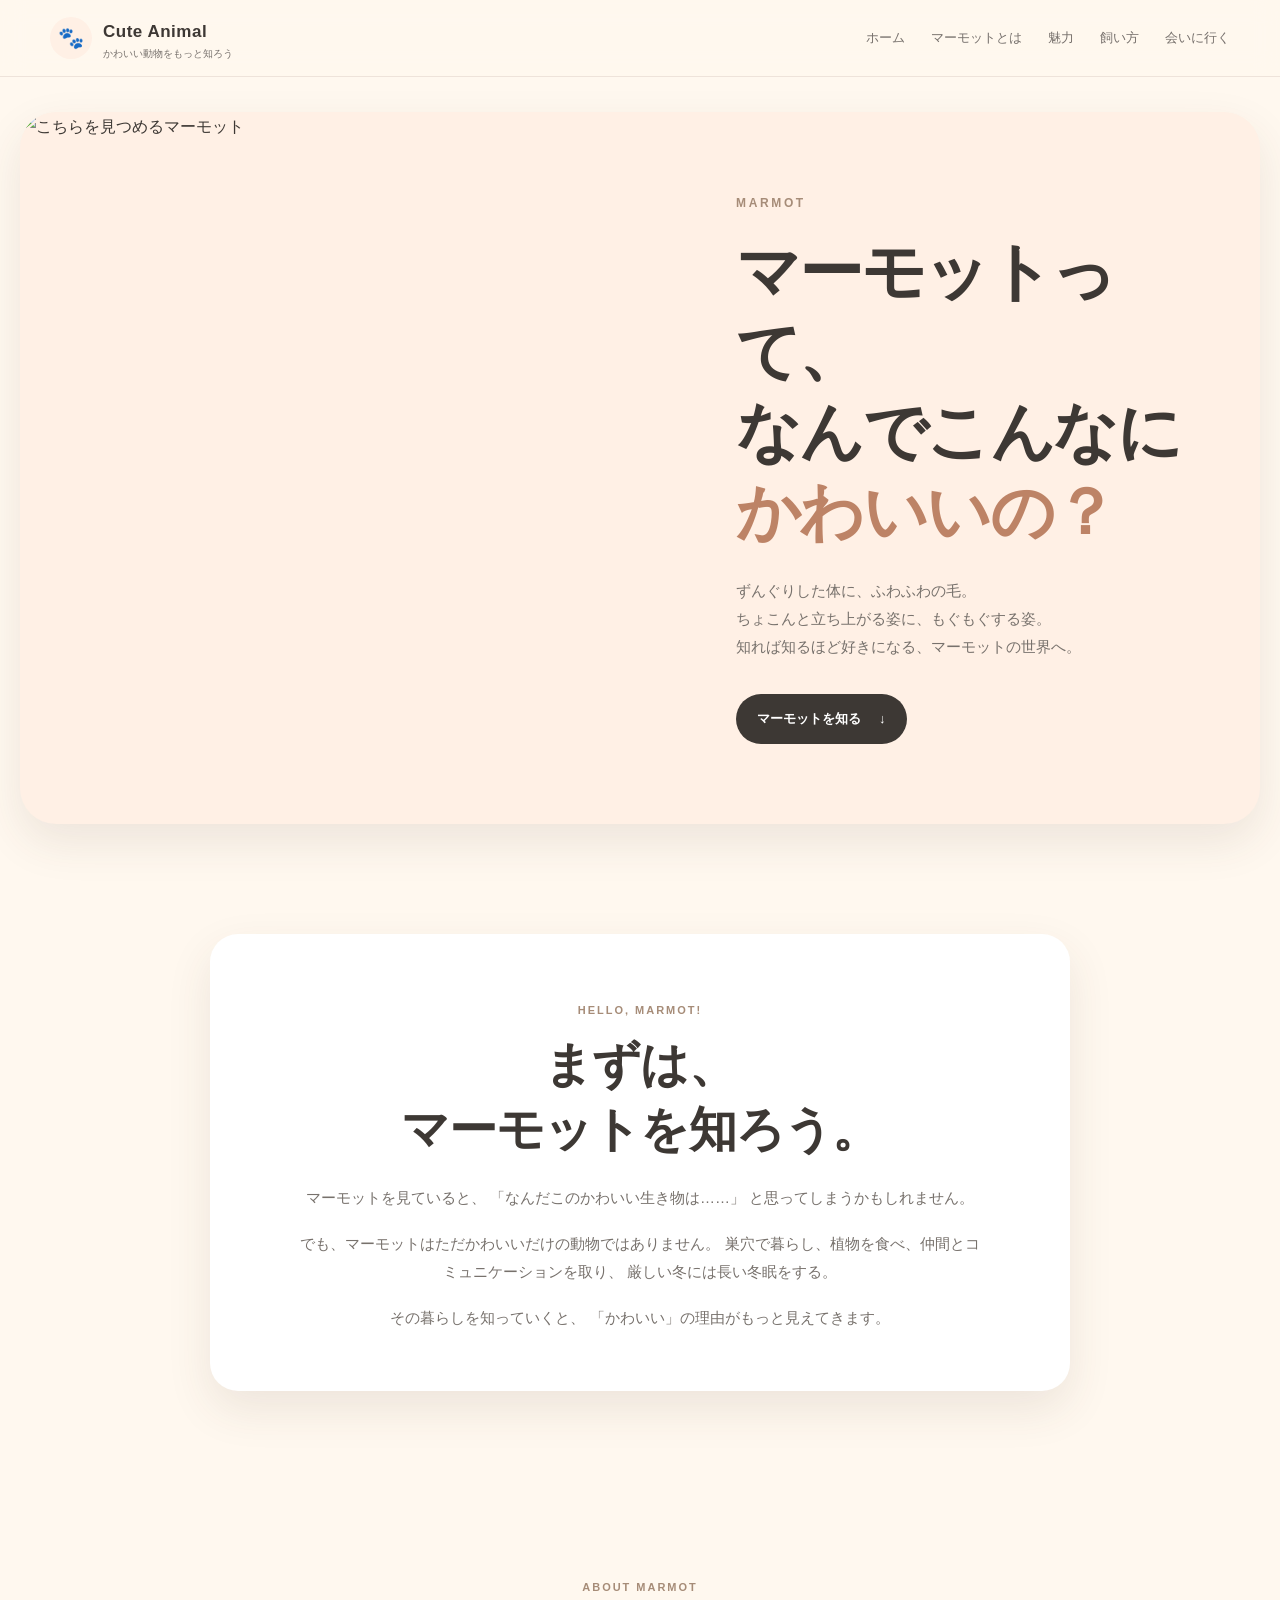
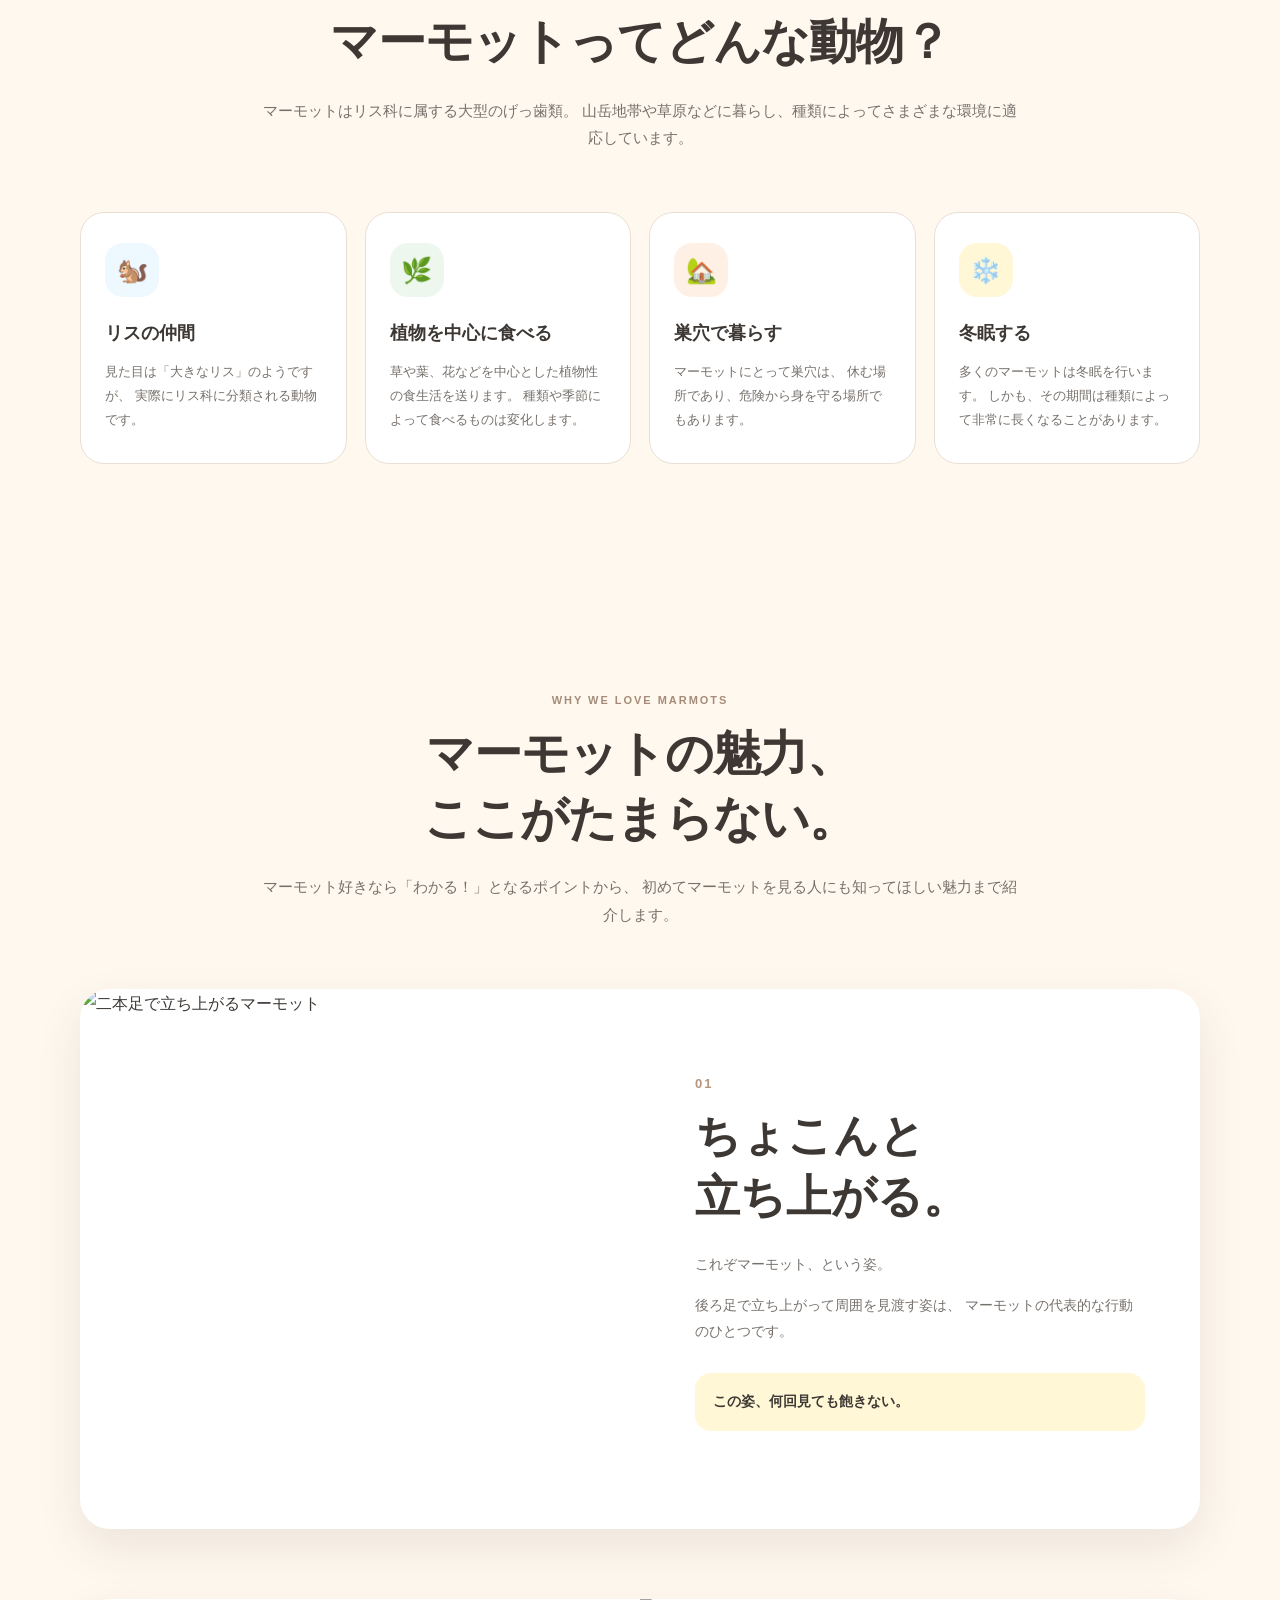
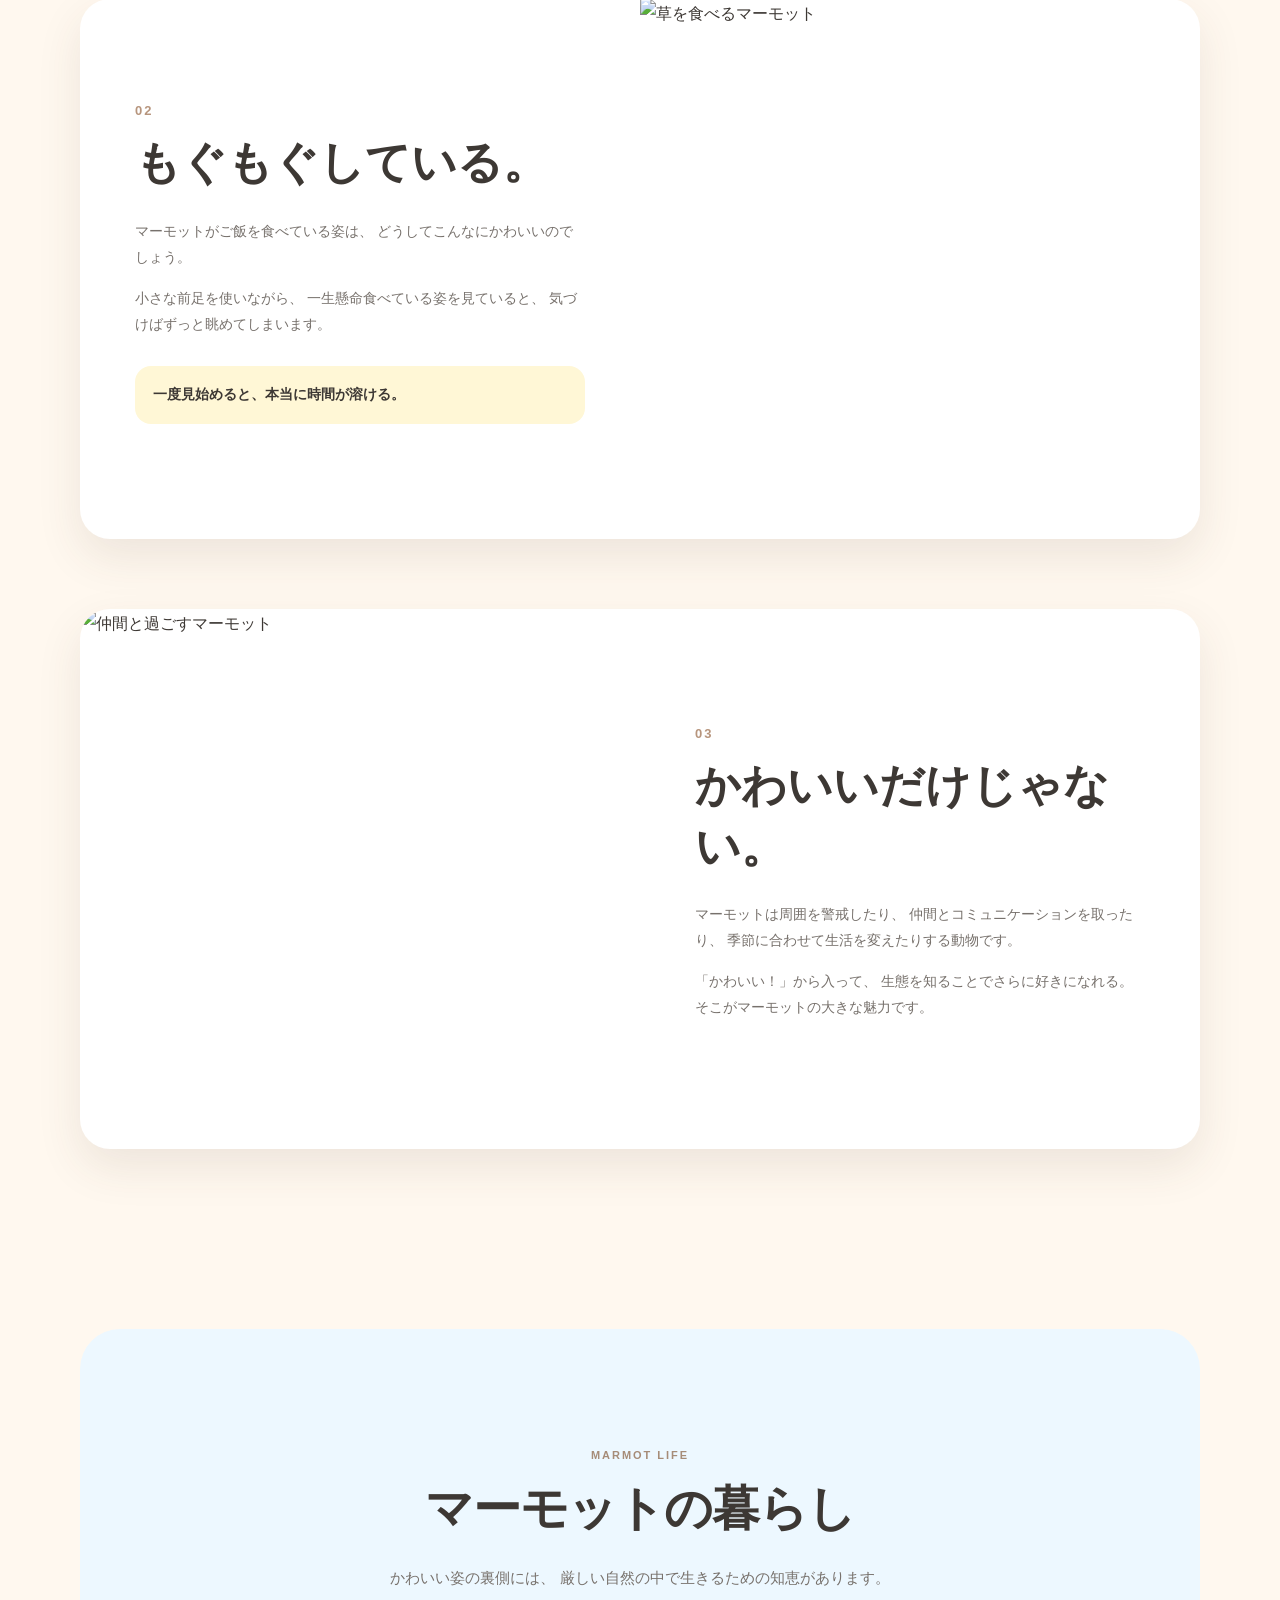
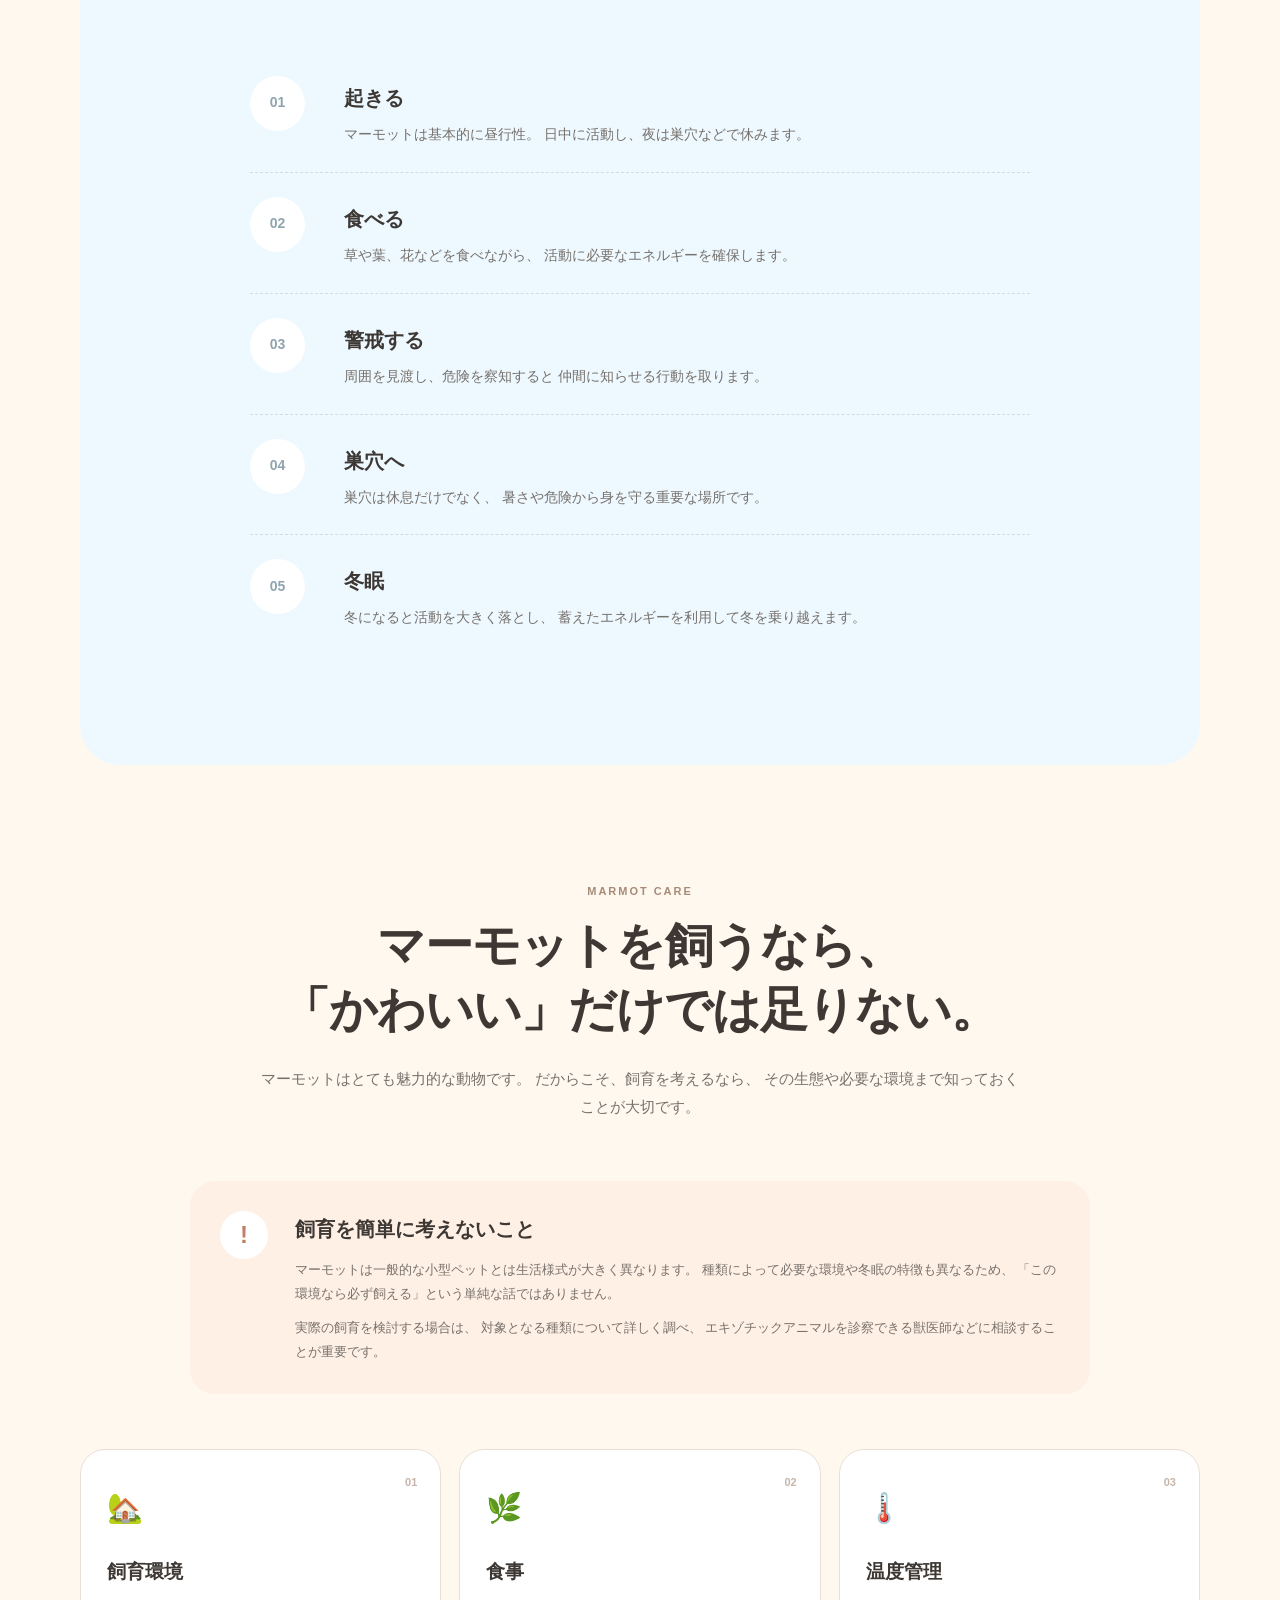
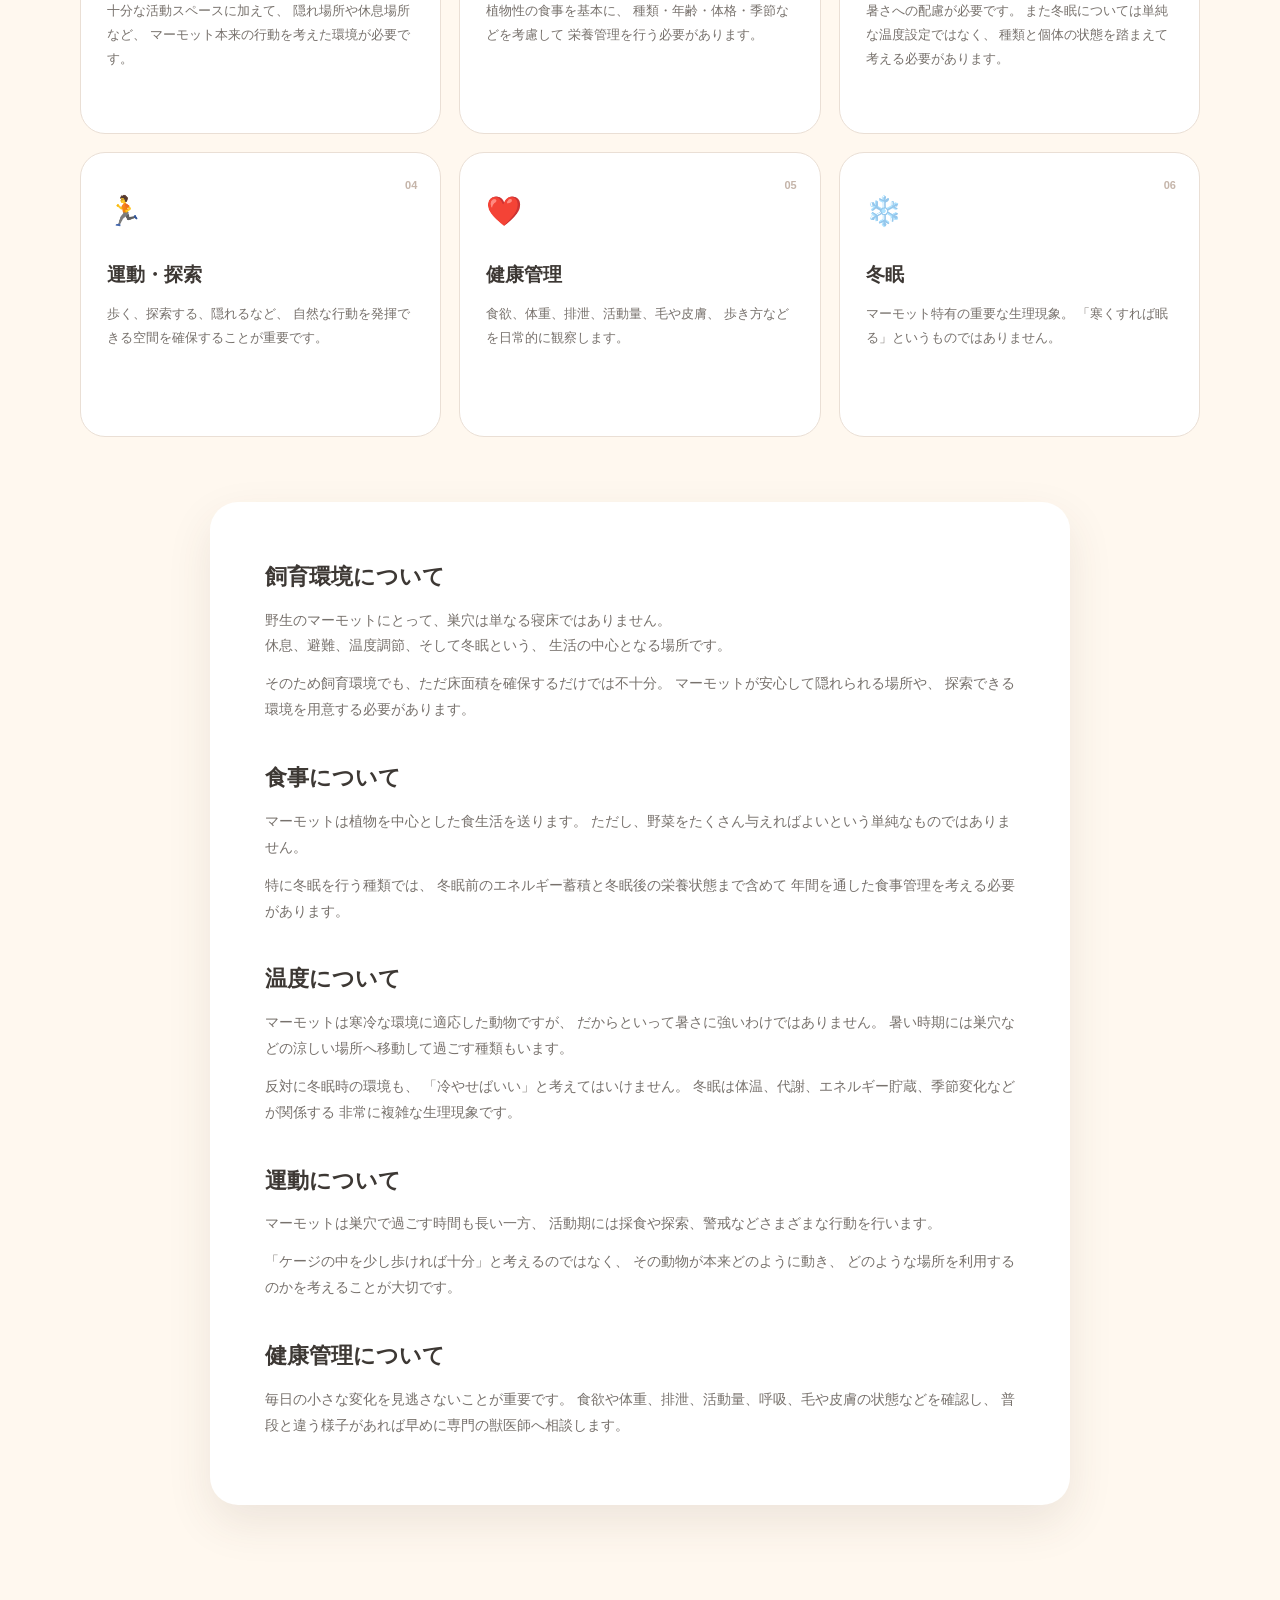
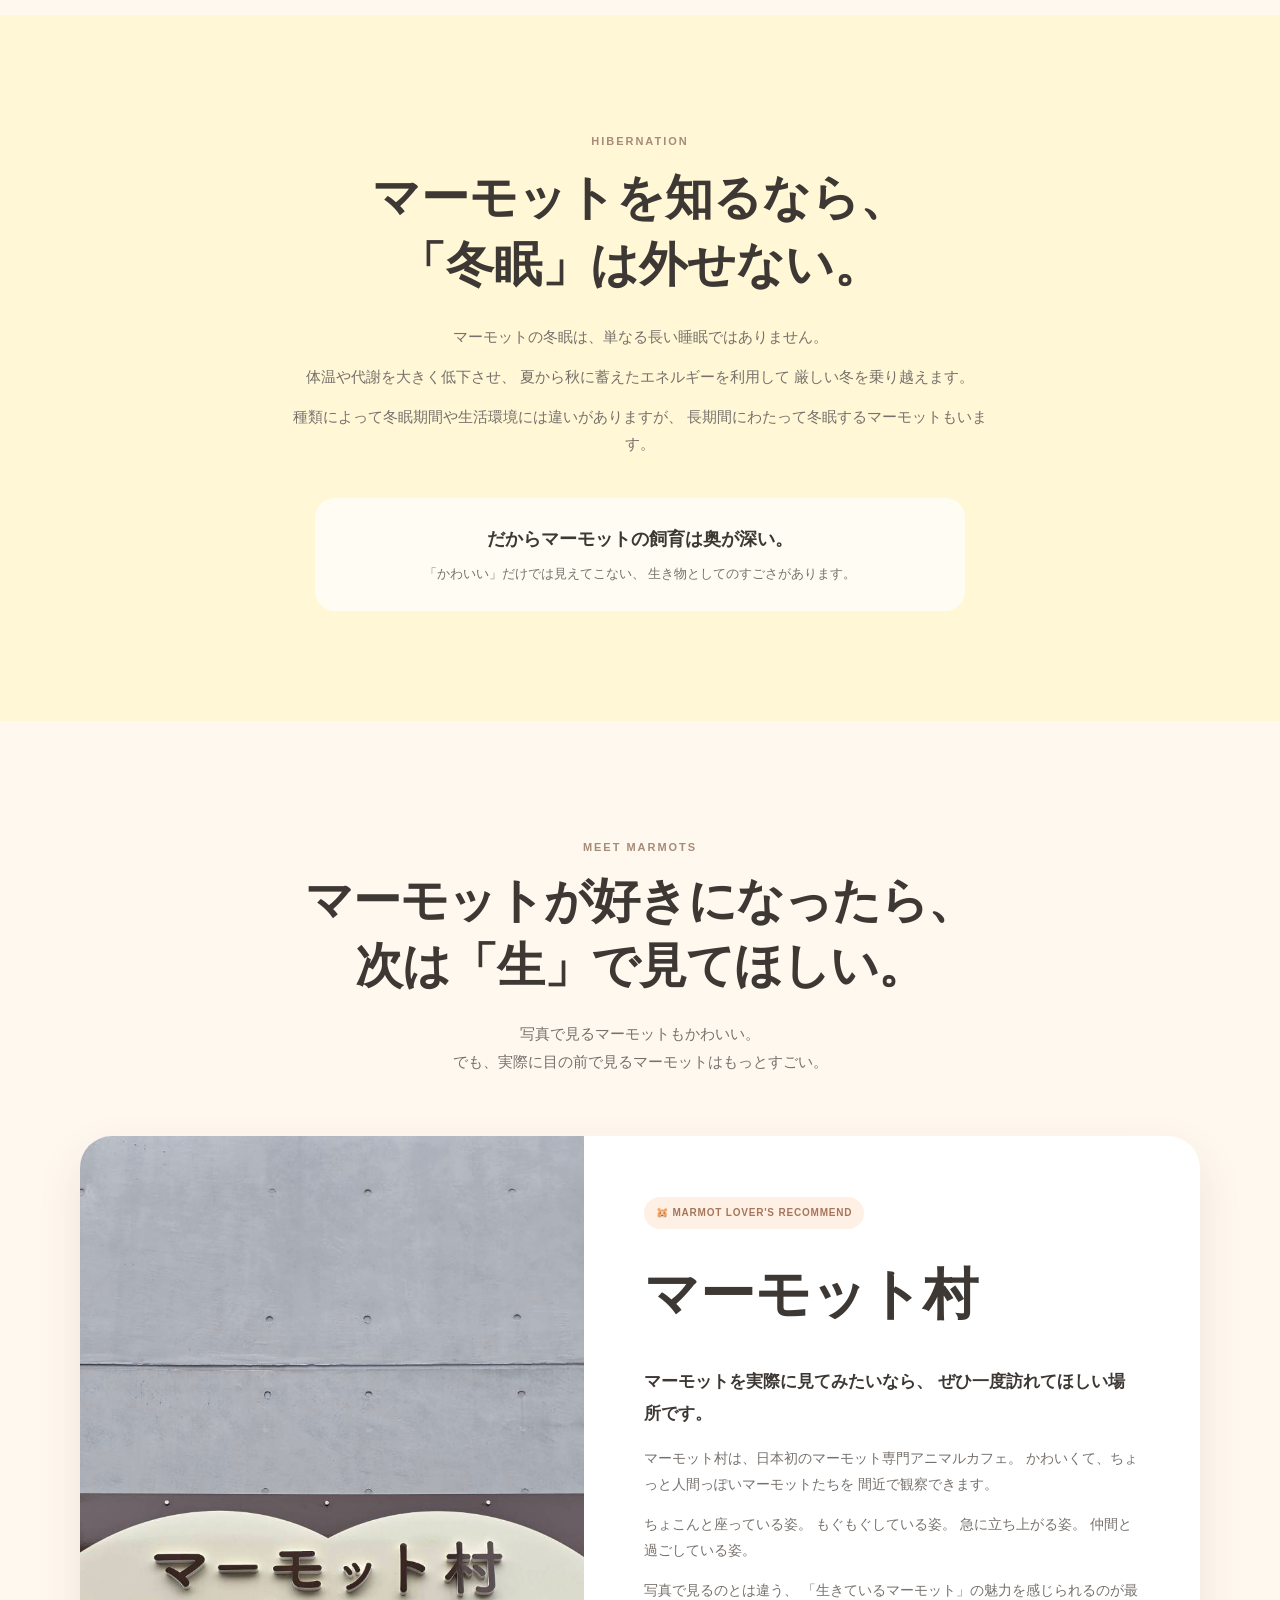
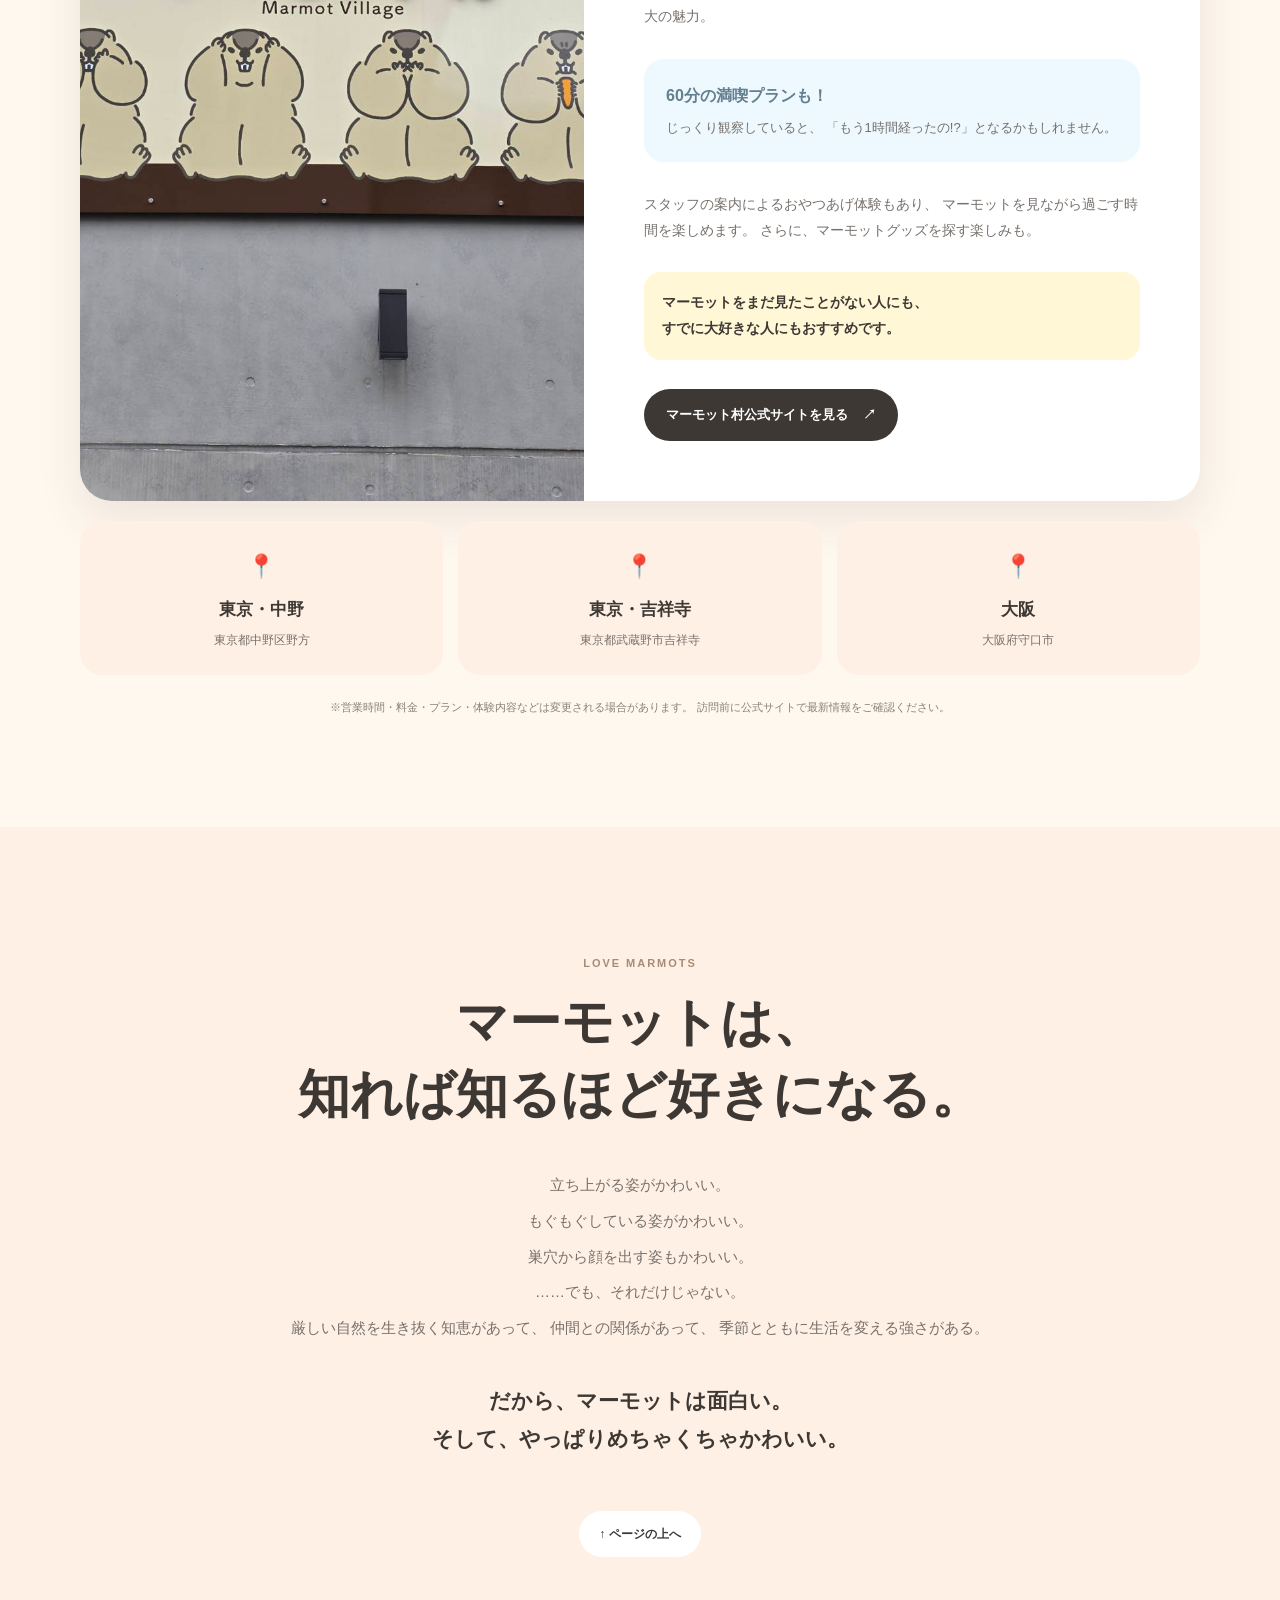
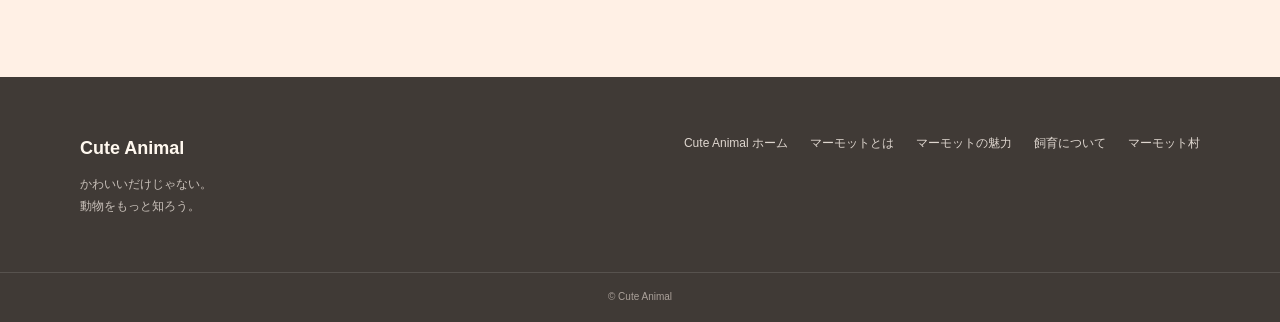
==== commit 510afeb6: "Add files via upload" ====
--- a/index.html
+++ b/index.html
@@ -1,476 +1,795 @@
-<!doctype html>
+<!DOCTYPE html>
 <html lang="ja">
 <head>
-  <meta charset="utf-8">
-  <meta name="viewport" content="width=device-width, initial-scale=1">
-  <title>犬を飼いたいあなたへ｜飼う前に知っておきたいこと完全ガイド | Cute Animal</title>
-  <meta name="description" content="犬を飼いたい人へ。犬との暮らし、費用、犬種の選び方、赤ちゃん・子どもとの生活、散歩、食べてはいけないもの、危険サイン、迎える準備まで楽しく分かりやすく紹介します。">
-  <meta name="theme-color" content="#fff8ef">
-  <link rel="preconnect" href="https://fonts.googleapis.com">
-  <link rel="preconnect" href="https://fonts.gstatic.com" crossorigin>
-  <link href="https://fonts.googleapis.com/css2?family=Kiwi+Maru:wght@400;500&family=Nunito:wght@400;600;700;800&display=swap" rel="stylesheet">
-  <link rel="stylesheet" href="style.css">
+    <meta charset="UTF-8">
+    <meta name="viewport" content="width=device-width, initial-scale=1.0">
+
+    <title>マーモットの魅力と飼い方｜かわいい生態・食事・冬眠・飼育環境を解説 | Cute Animal</title>
+
+    <meta
+        name="description"
+        content="マーモットの魅力をたっぷり紹介。立ち上がる姿や表情、生態、食事、冬眠、運動、温度管理、健康管理などを詳しく解説します。実際にマーモットに会えるマーモット村も紹介。"
+    >
+
+    <meta name="robots" content="index,follow">
+
+    <link rel="stylesheet" href="styles.css">
 </head>
+
 <body>
 
-<header class="site-header" id="top">
-  <a class="brand" href="#top" aria-label="Cute Animal ホーム">
-    <span class="brand-mark" aria-hidden="true">🐾</span>
-    <span>Cute Animal</span>
-  </a>
-
-  <nav class="desktop-nav" aria-label="メインナビゲーション">
-    <a class="active" href="#dog">🐶 犬</a>
-    <a href="#coming-soon" data-coming="猫">🐱 猫</a>
-    <a href="#coming-soon" data-coming="小動物">🐹 小動物</a>
-    <a href="#coming-soon" data-coming="マーモット">🦫 マーモット</a>
-    <a href="#coming-soon" data-coming="その他">🐾 その他</a>
-  </nav>
-
-  <button class="menu-button" id="menuButton" aria-expanded="false" aria-controls="mobileNav">☰</button>
+<header class="site-header">
+    <div class="header-inner">
+        <a href="../index.html" class="logo">
+            <span class="logo-mark">🐾</span>
+            <span>
+                <strong>Cute Animal</strong>
+                <small>かわいい動物をもっと知ろう</small>
+            </span>
+        </a>
+
+        <button class="menu-button" aria-label="メニューを開く">
+            <span></span>
+            <span></span>
+            <span></span>
+        </button>
+
+        <nav class="main-nav">
+            <a href="../index.html">ホーム</a>
+            <a href="#about">マーモットとは</a>
+            <a href="#charm">魅力</a>
+            <a href="#care">飼い方</a>
+            <a href="#village">会いに行く</a>
+        </nav>
+    </div>
 </header>
 
-<nav class="mobile-nav" id="mobileNav" aria-label="モバイルナビゲーション">
-  <a href="#dog">🐶 犬</a>
-  <a href="#coming-soon" data-coming="猫">🐱 猫</a>
-  <a href="#coming-soon" data-coming="小動物">🐹 小動物</a>
-  <a href="#coming-soon" data-coming="マーモット">🦫 マーモット</a>
-  <a href="#coming-soon" data-coming="その他">🐾 その他</a>
-</nav>
-
-<main id="dog">
-
-  <section class="hero">
-    <div class="hero-slide slide-corgi active">
-      <div class="hero-overlay"></div>
-      <div class="hero-content">
-        <span class="eyebrow">🐾 Cute Animal / DOG</span>
-        <h1>犬を飼いたいあなたへ</h1>
-        <p class="hero-subtitle">飼う前に知っておきたいこと<br><strong>完全ガイド</strong></p>
-        <p class="hero-copy">「犬がいる生活って、どんな感じ？」<br>楽しさも、現実も、ここから一緒に見てみよう。</p>
-        <a class="primary-btn" href="#life">🐶 犬との暮らしをのぞく</a>
-      </div>
+
+<main>
+
+    <!-- HERO -->
+    <section class="hero">
+        <div class="hero-image">
+            <img
+                src="https://images.unsplash.com/photo-1664115531585-beab089409a5?w=1600&auto=format&fit=crop&q=80&ixlib=rb-4.1.0&ixid=M3wxMjA3fDB8MHxzZWFyY2h8NTN8fCVFMyU4MyU5RSVFMyU4MyVCQyVFMyU4MyVBMiVFMyU4MyU4MyVFMyU4MyU4OHxlbnwwfHwwfHx8MA%3D%3D"
+                alt="こちらを見つめるマーモット"
+            >
+        </div>
+
+        <div class="hero-content">
+            <span class="eyebrow">MARMOT</span>
+
+            <h1>
+                マーモットって、<br>
+                なんでこんなに<br>
+                <span>かわいいの？</span>
+            </h1>
+
+            <p>
+                ずんぐりした体に、ふわふわの毛。<br>
+                ちょこんと立ち上がる姿に、もぐもぐする姿。<br>
+                知れば知るほど好きになる、マーモットの世界へ。
+            </p>
+
+            <a href="#about" class="hero-button">
+                マーモットを知る
+                <span>↓</span>
+            </a>
+        </div>
+    </section>
+
+
+    <!-- INTRO -->
+    <section class="intro section">
+        <div class="intro-card">
+            <span class="section-label">HELLO, MARMOT!</span>
+
+            <h2>
+                まずは、<br>
+                マーモットを知ろう。
+            </h2>
+
+            <p>
+                マーモットを見ていると、
+                「なんだこのかわいい生き物は……」
+                と思ってしまうかもしれません。
+            </p>
+
+            <p>
+                でも、マーモットはただかわいいだけの動物ではありません。
+                巣穴で暮らし、植物を食べ、仲間とコミュニケーションを取り、
+                厳しい冬には長い冬眠をする。
+            </p>
+
+            <p>
+                その暮らしを知っていくと、
+                「かわいい」の理由がもっと見えてきます。
+            </p>
+        </div>
+    </section>
+
+
+    <!-- ABOUT -->
+    <section id="about" class="section">
+        <div class="section-heading">
+            <span class="section-label">ABOUT MARMOT</span>
+            <h2>マーモットってどんな動物？</h2>
+            <p>
+                マーモットはリス科に属する大型のげっ歯類。
+                山岳地帯や草原などに暮らし、種類によってさまざまな環境に適応しています。
+            </p>
+        </div>
+
+        <div class="fact-grid">
+
+            <article class="fact-card">
+                <div class="fact-icon">🐿️</div>
+                <h3>リスの仲間</h3>
+                <p>
+                    見た目は「大きなリス」のようですが、
+                    実際にリス科に分類される動物です。
+                </p>
+            </article>
+
+            <article class="fact-card">
+                <div class="fact-icon">🌿</div>
+                <h3>植物を中心に食べる</h3>
+                <p>
+                    草や葉、花などを中心とした植物性の食生活を送ります。
+                    種類や季節によって食べるものは変化します。
+                </p>
+            </article>
+
+            <article class="fact-card">
+                <div class="fact-icon">🏡</div>
+                <h3>巣穴で暮らす</h3>
+                <p>
+                    マーモットにとって巣穴は、
+                    休む場所であり、危険から身を守る場所でもあります。
+                </p>
+            </article>
+
+            <article class="fact-card">
+                <div class="fact-icon">❄️</div>
+                <h3>冬眠する</h3>
+                <p>
+                    多くのマーモットは冬眠を行います。
+                    しかも、その期間は種類によって非常に長くなることがあります。
+                </p>
+            </article>
+
+        </div>
+    </section>
+
+
+    <!-- CHARM -->
+    <section id="charm" class="section charm-section">
+
+        <div class="section-heading">
+            <span class="section-label">WHY WE LOVE MARMOTS</span>
+
+            <h2>
+                マーモットの魅力、<br>
+                ここがたまらない。
+            </h2>
+
+            <p>
+                マーモット好きなら「わかる！」となるポイントから、
+                初めてマーモットを見る人にも知ってほしい魅力まで紹介します。
+            </p>
+        </div>
+
+
+        <div class="charm-feature">
+
+            <div class="charm-image">
+                <img
+                    src="https://images.unsplash.com/photo-1597216566135-a05402978772?w=1600&auto=format&fit=crop&q=80&ixlib=rb-4.1.0&ixid=M3wxMjA3fDB8MHxzZWFyY2h8OTl8fCVFMyU4MyU5RSVFMyU4MyVCQyVFMyU4MyVBMiVFMyU4MyU4MyVFMyU4MyU4OHxlbnwwfHwwfHx8MA%3D%3D"
+                    alt="二本足で立ち上がるマーモット"
+                    loading="lazy"
+                >
+            </div>
+
+            <div class="charm-text">
+                <span class="number">01</span>
+
+                <h3>
+                    ちょこんと<br>
+                    立ち上がる。
+                </h3>
+
+                <p>
+                    これぞマーモット、という姿。
+                </p>
+
+                <p>
+                    後ろ足で立ち上がって周囲を見渡す姿は、
+                    マーモットの代表的な行動のひとつです。
+                </p>
+
+                <p class="love-note">
+                    <strong>この姿、何回見ても飽きない。</strong>
+                </p>
+            </div>
+
+        </div>
+
+
+        <div class="charm-feature reverse">
+
+            <div class="charm-image">
+                <img
+                    src="https://images.unsplash.com/photo-1708675783032-4d934aa72fa7?q=80&w=1226&auto=format&fit=crop&ixlib=rb-4.1.0&ixid=M3wxMjA3fDB8MHxwaG90by1wYWdlfHx8fGVufDB8fHx8fA%3D%3D"
+                    alt="草を食べるマーモット"
+                    loading="lazy"
+                >
+            </div>
+
+            <div class="charm-text">
+                <span class="number">02</span>
+
+                <h3>
+                    もぐもぐしている。
+                </h3>
+
+                <p>
+                    マーモットがご飯を食べている姿は、
+                    どうしてこんなにかわいいのでしょう。
+                </p>
+
+                <p>
+                    小さな前足を使いながら、
+                    一生懸命食べている姿を見ていると、
+                    気づけばずっと眺めてしまいます。
+                </p>
+
+                <p class="love-note">
+                    <strong>一度見始めると、本当に時間が溶ける。</strong>
+                </p>
+            </div>
+
+        </div>
+
+
+        <div class="charm-feature">
+
+            <div class="charm-image">
+                <img
+                    src="https://images.unsplash.com/photo-1748982201940-d02c63ec8060?q=80&w=1171&auto=format&fit=crop&ixlib=rb-4.1.0&ixid=M3wxMjA3fDB8MHxwaG90by1wYWdlfHx8fGVufDB8fHx8fA%3D%3D"
+                    alt="仲間と過ごすマーモット"
+                    loading="lazy"
+                >
+            </div>
+
+            <div class="charm-text">
+                <span class="number">03</span>
+
+                <h3>
+                    かわいいだけじゃない。
+                </h3>
+
+                <p>
+                    マーモットは周囲を警戒したり、
+                    仲間とコミュニケーションを取ったり、
+                    季節に合わせて生活を変えたりする動物です。
+                </p>
+
+                <p>
+                    「かわいい！」から入って、
+                    生態を知ることでさらに好きになれる。
+                    そこがマーモットの大きな魅力です。
+                </p>
+            </div>
+
+        </div>
+
+    </section>
+
+
+    <!-- BEHAVIOR -->
+    <section class="section behavior-section">
+
+        <div class="section-heading">
+            <span class="section-label">MARMOT LIFE</span>
+            <h2>マーモットの暮らし</h2>
+            <p>
+                かわいい姿の裏側には、
+                厳しい自然の中で生きるための知恵があります。
+            </p>
+        </div>
+
+        <div class="timeline">
+
+            <div class="timeline-item">
+                <div class="timeline-time">01</div>
+                <div>
+                    <h3>起きる</h3>
+                    <p>
+                        マーモットは基本的に昼行性。
+                        日中に活動し、夜は巣穴などで休みます。
+                    </p>
+                </div>
+            </div>
+
+            <div class="timeline-item">
+                <div class="timeline-time">02</div>
+                <div>
+                    <h3>食べる</h3>
+                    <p>
+                        草や葉、花などを食べながら、
+                        活動に必要なエネルギーを確保します。
+                    </p>
+                </div>
+            </div>
+
+            <div class="timeline-item">
+                <div class="timeline-time">03</div>
+                <div>
+                    <h3>警戒する</h3>
+                    <p>
+                        周囲を見渡し、危険を察知すると
+                        仲間に知らせる行動を取ります。
+                    </p>
+                </div>
+            </div>
+
+            <div class="timeline-item">
+                <div class="timeline-time">04</div>
+                <div>
+                    <h3>巣穴へ</h3>
+                    <p>
+                        巣穴は休息だけでなく、
+                        暑さや危険から身を守る重要な場所です。
+                    </p>
+                </div>
+            </div>
+
+            <div class="timeline-item">
+                <div class="timeline-time">05</div>
+                <div>
+                    <h3>冬眠</h3>
+                    <p>
+                        冬になると活動を大きく落とし、
+                        蓄えたエネルギーを利用して冬を乗り越えます。
+                    </p>
+                </div>
+            </div>
+
+        </div>
+
+    </section>
+
+
+    <!-- CARE INTRO -->
+    <section id="care" class="section care-intro">
+
+        <div class="section-heading">
+            <span class="section-label">MARMOT CARE</span>
+
+            <h2>
+                マーモットを飼うなら、<br>
+                「かわいい」だけでは足りない。
+            </h2>
+
+            <p>
+                マーモットはとても魅力的な動物です。
+                だからこそ、飼育を考えるなら、
+                その生態や必要な環境まで知っておくことが大切です。
+            </p>
+        </div>
+
+        <div class="important-box">
+            <div class="important-icon">!</div>
+
+            <div>
+                <h3>飼育を簡単に考えないこと</h3>
+
+                <p>
+                    マーモットは一般的な小型ペットとは生活様式が大きく異なります。
+                    種類によって必要な環境や冬眠の特徴も異なるため、
+                    「この環境なら必ず飼える」という単純な話ではありません。
+                </p>
+
+                <p>
+                    実際の飼育を検討する場合は、
+                    対象となる種類について詳しく調べ、
+                    エキゾチックアニマルを診察できる獣医師などに相談することが重要です。
+                </p>
+            </div>
+        </div>
+
+
+        <div class="care-grid">
+
+            <article class="care-card">
+                <span class="care-number">01</span>
+                <div class="care-icon">🏡</div>
+                <h3>飼育環境</h3>
+                <p>
+                    十分な活動スペースに加えて、
+                    隠れ場所や休息場所など、
+                    マーモット本来の行動を考えた環境が必要です。
+                </p>
+            </article>
+
+            <article class="care-card">
+                <span class="care-number">02</span>
+                <div class="care-icon">🌿</div>
+                <h3>食事</h3>
+                <p>
+                    植物性の食事を基本に、
+                    種類・年齢・体格・季節などを考慮して
+                    栄養管理を行う必要があります。
+                </p>
+            </article>
+
+            <article class="care-card">
+                <span class="care-number">03</span>
+                <div class="care-icon">🌡️</div>
+                <h3>温度管理</h3>
+                <p>
+                    暑さへの配慮が必要です。
+                    また冬眠については単純な温度設定ではなく、
+                    種類と個体の状態を踏まえて考える必要があります。
+                </p>
+            </article>
+
+            <article class="care-card">
+                <span class="care-number">04</span>
+                <div class="care-icon">🏃</div>
+                <h3>運動・探索</h3>
+                <p>
+                    歩く、探索する、隠れるなど、
+                    自然な行動を発揮できる空間を確保することが重要です。
+                </p>
+            </article>
+
+            <article class="care-card">
+                <span class="care-number">05</span>
+                <div class="care-icon">❤️</div>
+                <h3>健康管理</h3>
+                <p>
+                    食欲、体重、排泄、活動量、毛や皮膚、
+                    歩き方などを日常的に観察します。
+                </p>
+            </article>
+
+            <article class="care-card">
+                <span class="care-number">06</span>
+                <div class="care-icon">❄️</div>
+                <h3>冬眠</h3>
+                <p>
+                    マーモット特有の重要な生理現象。
+                    「寒くすれば眠る」というものではありません。
+                </p>
+            </article>
+
+        </div>
+
+
+        <div class="care-detail">
+
+            <h3>飼育環境について</h3>
+
+            <p>
+                野生のマーモットにとって、巣穴は単なる寝床ではありません。<br>
+                休息、避難、温度調節、そして冬眠という、
+                生活の中心となる場所です。
+            </p>
+
+            <p>
+                そのため飼育環境でも、ただ床面積を確保するだけでは不十分。
+                マーモットが安心して隠れられる場所や、
+                探索できる環境を用意する必要があります。
+            </p>
+
+            <h3>食事について</h3>
+
+            <p>
+                マーモットは植物を中心とした食生活を送ります。
+                ただし、野菜をたくさん与えればよいという単純なものではありません。
+            </p>
+
+            <p>
+                特に冬眠を行う種類では、
+                冬眠前のエネルギー蓄積と冬眠後の栄養状態まで含めて
+                年間を通した食事管理を考える必要があります。
+            </p>
+
+            <h3>温度について</h3>
+
+            <p>
+                マーモットは寒冷な環境に適応した動物ですが、
+                だからといって暑さに強いわけではありません。
+                暑い時期には巣穴などの涼しい場所へ移動して過ごす種類もいます。
+            </p>
+
+            <p>
+                反対に冬眠時の環境も、
+                「冷やせばいい」と考えてはいけません。
+                冬眠は体温、代謝、エネルギー貯蔵、季節変化などが関係する
+                非常に複雑な生理現象です。
+            </p>
+
+            <h3>運動について</h3>
+
+            <p>
+                マーモットは巣穴で過ごす時間も長い一方、
+                活動期には採食や探索、警戒などさまざまな行動を行います。
+            </p>
+
+            <p>
+                「ケージの中を少し歩ければ十分」と考えるのではなく、
+                その動物が本来どのように動き、
+                どのような場所を利用するのかを考えることが大切です。
+            </p>
+
+            <h3>健康管理について</h3>
+
+            <p>
+                毎日の小さな変化を見逃さないことが重要です。
+                食欲や体重、排泄、活動量、呼吸、毛や皮膚の状態などを確認し、
+                普段と違う様子があれば早めに専門の獣医師へ相談します。
+            </p>
+
+        </div>
+
+    </section>
+
+
+    <!-- WINTER HIBERNATION -->
+    <section class="hibernation-section section">
+
+        <div class="hibernation-content">
+
+            <span class="section-label">HIBERNATION</span>
+
+            <h2>
+                マーモットを知るなら、<br>
+                「冬眠」は外せない。
+            </h2>
+
+            <p>
+                マーモットの冬眠は、単なる長い睡眠ではありません。
+            </p>
+
+            <p>
+                体温や代謝を大きく低下させ、
+                夏から秋に蓄えたエネルギーを利用して
+                厳しい冬を乗り越えます。
+            </p>
+
+            <p>
+                種類によって冬眠期間や生活環境には違いがありますが、
+                長期間にわたって冬眠するマーモットもいます。
+            </p>
+
+            <div class="hibernation-note">
+                <strong>だからマーモットの飼育は奥が深い。</strong>
+                <span>
+                    「かわいい」だけでは見えてこない、
+                    生き物としてのすごさがあります。
+                </span>
+            </div>
+
+        </div>
+
+    </section>
+
+
+    <!-- MARMOT VILLAGE -->
+    <section id="village" class="section village-section">
+
+        <div class="section-heading">
+            <span class="section-label">MEET MARMOTS</span>
+
+            <h2>
+                マーモットが好きになったら、<br>
+                次は「生」で見てほしい。
+            </h2>
+
+            <p>
+                写真で見るマーモットもかわいい。<br>
+                でも、実際に目の前で見るマーモットはもっとすごい。
+            </p>
+        </div>
+
+
+        <div class="village-card">
+
+            <div class="village-image">
+                <img
+                    src="マーモット村.jpg"
+                    alt="マーモット村"
+                    loading="lazy"
+                >
+            </div>
+
+            <div class="village-content">
+
+                <span class="recommend-label">
+                    🐹 MARMOT LOVER'S RECOMMEND
+                </span>
+
+                <h3>マーモット村</h3>
+
+                <p class="village-lead">
+                    マーモットを実際に見てみたいなら、
+                    ぜひ一度訪れてほしい場所です。
+                </p>
+
+                <p>
+                    マーモット村は、日本初のマーモット専門アニマルカフェ。
+                    かわいくて、ちょっと人間っぽいマーモットたちを
+                    間近で観察できます。
+                </p>
+
+                <p>
+                    ちょこんと座っている姿。
+                    もぐもぐしている姿。
+                    急に立ち上がる姿。
+                    仲間と過ごしている姿。
+                </p>
+
+                <p>
+                    写真で見るのとは違う、
+                    「生きているマーモット」の魅力を感じられるのが最大の魅力。
+                </p>
+
+                <div class="village-highlight">
+                    <strong>60分の満喫プランも！</strong>
+                    <span>
+                        じっくり観察していると、
+                        「もう1時間経ったの!?」となるかもしれません。
+                    </span>
+                </div>
+
+                <p>
+                    スタッフの案内によるおやつあげ体験もあり、
+                    マーモットを見ながら過ごす時間を楽しめます。
+                    さらに、マーモットグッズを探す楽しみも。
+                </p>
+
+                <p class="village-love">
+                    <strong>
+                        マーモットをまだ見たことがない人にも、<br>
+                        すでに大好きな人にもおすすめです。
+                    </strong>
+                </p>
+
+                <a
+                    href="https://mamomura.com/"
+                    target="_blank"
+                    rel="noopener noreferrer"
+                    class="village-button"
+                >
+                    マーモット村公式サイトを見る
+                    <span>↗</span>
+                </a>
+
+            </div>
+
+        </div>
+
+
+        <div class="village-locations">
+
+            <article>
+                <span>📍</span>
+                <h3>東京・中野</h3>
+                <p>
+                    東京都中野区野方
+                </p>
+            </article>
+
+            <article>
+                <span>📍</span>
+                <h3>東京・吉祥寺</h3>
+                <p>
+                    東京都武蔵野市吉祥寺
+                </p>
+            </article>
+
+            <article>
+                <span>📍</span>
+                <h3>大阪</h3>
+                <p>
+                    大阪府守口市
+                </p>
+            </article>
+
+        </div>
+
+        <p class="village-caution">
+            ※営業時間・料金・プラン・体験内容などは変更される場合があります。
+            訪問前に公式サイトで最新情報をご確認ください。
+        </p>
+
+    </section>
+
+
+    <!-- FINAL -->
+    <section class="final-section">
+
+        <div class="final-inner">
+
+            <span class="section-label">LOVE MARMOTS</span>
+
+            <h2>
+                マーモットは、<br>
+                知れば知るほど好きになる。
+            </h2>
+
+            <p>
+                立ち上がる姿がかわいい。
+            </p>
+
+            <p>
+                もぐもぐしている姿がかわいい。
+            </p>
+
+            <p>
+                巣穴から顔を出す姿もかわいい。
+            </p>
+
+            <p>
+                ……でも、それだけじゃない。
+            </p>
+
+            <p>
+                厳しい自然を生き抜く知恵があって、
+                仲間との関係があって、
+                季節とともに生活を変える強さがある。
+            </p>
+
+            <p class="final-message">
+                <strong>
+                    だから、マーモットは面白い。<br>
+                    そして、やっぱりめちゃくちゃかわいい。
+                </strong>
+            </p>
+
+            <a href="#top" class="back-top">
+                ↑ ページの上へ
+            </a>
+
+        </div>
+
+    </section>
+
+</main>
+
+
+<footer class="site-footer">
+
+    <div class="footer-inner">
+
+        <div>
+            <strong>Cute Animal</strong>
+            <p>
+                かわいいだけじゃない。<br>
+                動物をもっと知ろう。
+            </p>
+        </div>
+
+        <div class="footer-links">
+            <a href="../index.html">Cute Animal ホーム</a>
+            <a href="#about">マーモットとは</a>
+            <a href="#charm">マーモットの魅力</a>
+            <a href="#care">飼育について</a>
+            <a href="#village">マーモット村</a>
+        </div>
+
     </div>
-    <div class="hero-slide slide-shiba">
-      <div class="hero-overlay"></div>
-      <div class="hero-content">
-        <span class="eyebrow">🐾 Cute Animal / DOG</span>
-        <h1>犬との毎日は、ちょっと特別。</h1>
-        <p class="hero-copy">散歩も、遊びも、何気ない時間も。<br>一緒に暮らすからこそ生まれる思い出があります。</p>
-        <a class="primary-btn" href="#life">暮らしを見てみる ↓</a>
-      </div>
+
+    <div class="copyright">
+        © Cute Animal
     </div>
-    <div class="hero-slide slide-golden">
-      <div class="hero-overlay"></div>
-      <div class="hero-content">
-        <span class="eyebrow">🐾 Cute Animal / DOG</span>
-        <h1>でも、迎える前に知ってほしい。</h1>
-        <p class="hero-copy">費用、住環境、犬種、家族との暮らし。<br>「かわいい」の先まで、一緒に考えよう。</p>
-        <a class="primary-btn" href="#check">自分に合う暮らしをチェック</a>
-      </div>
-    </div>
-    <div class="hero-dots" aria-label="スライド切り替え">
-      <button class="hero-dot active" data-slide="0" aria-label="コーギー"></button>
-      <button class="hero-dot" data-slide="1" aria-label="柴犬"></button>
-      <button class="hero-dot" data-slide="2" aria-label="ゴールデン・レトリバー"></button>
-    </div>
-  </section>
-
-  <section class="toc-section section-soft" aria-labelledby="toc-title">
-    <div class="container">
-      <div class="section-heading compact">
-        <span class="section-kicker">CONTENTS</span>
-        <h2 id="toc-title">気になるところから読んでみよう</h2>
-        <p>全部読む必要はありません。気になる項目をタップすると、その場所へ移動できます。</p>
-      </div>
-      <div class="toc-grid">
-        <a href="#life">01　🐶 犬がいる生活</a>
-        <a href="#change">02　🏠 生活はどう変わる？</a>
-        <a href="#check">03　🔎 犬との暮らし診断</a>
-        <a href="#cost">04　💰 いくらかかる？</a>
-        <a href="#breed">05　🐕 犬種の選び方</a>
-        <a href="#family">06　👶 赤ちゃん・子どもと犬</a>
-        <a href="#home">07　🏡 家を安全にする</a>
-        <a href="#walk">08　🚶 散歩・運動</a>
-        <a href="#firstweek">09　📅 迎えた初日〜1週間</a>
-        <a href="#food">10　🍫 食べてはいけないもの</a>
-        <a href="#stress">11　😟 ストレス</a>
-        <a href="#danger">12　⚠️ 危険なサイン</a>
-        <a href="#training">13　🎓 しつけの基礎</a>
-        <a href="#prepare">14　🛒 迎える前の準備</a>
-        <a href="#faq">15　❓ よくある質問</a>
-      </div>
-    </div>
-  </section>
-
-  <section class="section" id="life">
-    <div class="container">
-      <div class="section-heading">
-        <span class="section-kicker">A DAY WITH A DOG</span>
-        <h2>犬がいる生活って、どんな感じ？</h2>
-        <p>まずは「飼うべきか」ではなく、犬と暮らす毎日を想像してみよう。</p>
-      </div>
-      <div class="life-grid">
-        <article class="life-card">
-          <div class="photo photo-morning" role="img" aria-label="朝の犬との時間"></div>
-          <div><span>🌅 MORNING</span><h3>「おはよう！」から始まる朝</h3><p>食事やトイレ、体調の確認。犬との朝時間が、いつもの一日を少し変えてくれます。</p></div>
-        </article>
-        <article class="life-card">
-          <div class="photo photo-walk" role="img" aria-label="公園を散歩する犬"></div>
-          <div><span>🚶 AFTERNOON</span><h3>一緒に歩く、外へ出る</h3><p>散歩は運動だけではなく、犬にとって外の匂いや音を感じる大切な時間でもあります。</p></div>
-        </article>
-        <article class="life-card">
-          <div class="photo photo-home" role="img" aria-label="家で犬と過ごす"></div>
-          <div><span>🏠 EVENING</span><h3>帰宅すると、しっぽが大歓迎</h3><p>遊んだり、ゆっくり過ごしたり。家の中にも「犬と一緒」の時間が増えていきます。</p></div>
-        </article>
-        <article class="life-card">
-          <div class="photo photo-sleep" role="img" aria-label="眠る犬"></div>
-          <div><span>🌙 NIGHT</span><h3>最後は一緒におやすみ</h3><p>犬が安心して休める場所を用意して、静かな夜へ。毎日の積み重ねが信頼につながります。</p></div>
-        </article>
-      </div>
-      <div class="callout warm"><strong>🐾 休日はもっと自由に。</strong> 公園へ行ったり、一緒に遊んだり、家でのんびりしたり。犬との生活には、平日とは違う楽しみ方もあります。</div>
-    </div>
-  </section>
-
-  <section class="section section-soft" id="change">
-    <div class="container">
-      <div class="section-heading">
-        <span class="section-kicker">REAL LIFE</span>
-        <h2>犬を飼うと、生活はどう変わる？</h2>
-        <p>「かわいい」だけではなく、毎日の時間と責任も一緒に考えよう。</p>
-      </div>
-      <div class="feature-grid">
-        <article><div class="feature-icon">⏰</div><h3>時間</h3><p>食事、トイレ、散歩、遊び、健康管理など、毎日の世話が必要です。</p></article>
-        <article><div class="feature-icon">💰</div><h3>お金</h3><p>フードだけでなく、予防・医療・用品・ケアなどにも費用がかかります。</p></article>
-        <article><div class="feature-icon">🏠</div><h3>暮らし</h3><p>外出や旅行のときも、犬の食事・留守番・預け先などを考える必要があります。</p></article>
-        <article><div class="feature-icon">❤️</div><h3>家族</h3><p>犬は「飾り」ではなく、長い時間を一緒に暮らす家族。家族全員で迎える準備が大切です。</p></article>
-      </div>
-      <div class="quote-box"><span>楽しい。</span><strong>だけど、責任もある。</strong></div>
-    </div>
-  </section>
-
-  <section class="section" id="check">
-    <div class="container">
-      <div class="section-heading">
-        <span class="section-kicker">DOG LIFE CHECK</span>
-        <h2>あなたはどんな犬との暮らしが向いている？</h2>
-        <p>診断は任意です。やらなくても、この記事はそのまま最後まで読めます。</p>
-      </div>
-      <div class="diagnosis-card" id="diagnosis">
-        <div id="diagnosisStart">
-          <div class="diagnosis-face">🐶</div>
-          <h3>どのくらい詳しくチェックする？</h3>
-          <div class="mode-grid">
-            <button class="mode-card" data-count="5"><strong>⚡ サクッと</strong><span>5問・約1分</span></button>
-            <button class="mode-card" data-count="10"><strong>🔎 しっかり</strong><span>10問・約2分</span></button>
-            <button class="mode-card" data-count="15"><strong>🐕 じっくり</strong><span>15問・約3分</span></button>
-          </div>
-          <button class="skip-btn" id="skipDiagnosis">今回は診断しない → 記事を読む</button>
-        </div>
-        <div id="diagnosisQuiz" class="hidden">
-          <div class="quiz-top"><span id="quizCount">1 / 5</span><div class="progress"><span id="progressBar"></span></div></div>
-          <h3 id="quizQuestion"></h3>
-          <div id="quizOptions" class="quiz-options"></div>
-          <button class="back-btn" id="quizBack">← 診断トップへ</button>
-        </div>
-        <div id="diagnosisResult" class="hidden">
-          <div class="result-face" id="resultFace">🐶</div>
-          <span class="result-label">YOUR DOG LIFE STYLE</span>
-          <h3 id="resultTitle"></h3>
-          <p id="resultText"></p>
-          <div class="result-box"><span>向いている犬のサイズ</span><strong id="resultSize"></strong></div>
-          <div class="result-box"><span>選ぶときのポイント</span><p id="resultTips"></p></div>
-          <a class="primary-btn inline-btn" href="#breed">🐾 犬種を比較してみる</a>
-          <button class="skip-btn" id="restartDiagnosis">もう一度診断する</button>
-        </div>
-      </div>
-    </div>
-  </section>
-
-  <section class="section section-peach" id="cost">
-    <div class="container">
-      <div class="section-heading">
-        <span class="section-kicker">COST</span>
-        <h2>犬を飼うと、実際いくらかかる？</h2>
-        <p>「毎月のフード代だけ」ではありません。最初に全体像をつかんでおこう。</p>
-      </div>
-      <div class="cost-hero">
-        <div><span class="big-number">約41.3万円</span><small>2025年・犬1頭にかけた年間支出額の平均</small></div>
-        <p>アニコム損保の2025年調査では、犬1頭にかけた年間支出は413,416円。調査対象は同社のペット保険契約者なので、すべての家庭の平均ではありませんが、現実的な目安の一つになります。citeturn2search4</p>
-      </div>
-      <div class="cost-grid">
-        <article><span>01</span><h3>迎えるとき</h3><p>犬を迎える費用、ケージ、トイレ、食器、リード、ベッドなど。最初はまとまった出費になりやすい部分です。</p></article>
-        <article><span>02</span><h3>毎月</h3><p>フード、トイレ用品、おやつ、消耗品など。犬の体格や選ぶ商品で変わります。</p></article>
-        <article><span>03</span><h3>毎年</h3><p>予防、健康管理、ケアなど。必要な内容は年齢や暮らす地域でも変わります。</p></article>
-        <article><span>04</span><h3>もしもの費用</h3><p>病気やケガの治療費は、いつ・どのくらい必要になるかを事前に決められません。予備費も考えておきたいところです。</p></article>
-      </div>
-      <div class="note">※年間支出額は「2025年ペットにかける年間支出調査」に基づく一例です。犬種・年齢・健康状態・地域・飼育方法などで大きく変わります。citeturn2search4</div>
-    </div>
-  </section>
-
-  <section class="section" id="breed">
-    <div class="container">
-      <div class="section-heading">
-        <span class="section-kicker">CHOOSING A DOG</span>
-        <h2>「人気」より、自分の生活に合う犬を。</h2>
-        <p>犬種選びは、見た目だけで決めるのではなく、体格・活動量・性格の傾向・住環境などを一緒に考えます。</p>
-      </div>
-
-      <div class="size-intro">
-        <article><span>SMALL</span><h3>小型犬</h3><p>体が小さいから「手がかからない」とは限りません。活動量や性格、お手入れなどを確認しましょう。</p></article>
-        <article><span>MEDIUM</span><h3>中型犬</h3><p>運動量や体格のバランスを考えやすいサイズ。生活空間と散歩時間をセットで確認します。</p></article>
-        <article><span>LARGE</span><h3>大型犬</h3><p>食事量や運動、室内スペースなど、迎える前に生活全体を具体的にイメージしたいサイズです。</p></article>
-      </div>
-
-      <h3 class="subheading">代表犬種をくらべてみよう</h3>
-      <div class="breed-grid">
-        <article class="breed-card">
-          <div class="breed-photo toy-poodle"></div><span class="badge small">小型</span>
-          <h3>トイ・プードル</h3>
-          <ul><li>人との関わりを楽しみやすい</li><li>日々のケアが重要</li><li>活発さも個体差も確認</li></ul>
-        </article>
-        <article class="breed-card">
-          <div class="breed-photo chihuahua"></div><span class="badge small">小型</span>
-          <h3>チワワ</h3>
-          <ul><li>小さな体でも性格はさまざま</li><li>体格に合わせた環境づくり</li><li>運動・寒暖差にも配慮</li></ul>
-        </article>
-        <article class="breed-card">
-          <div class="breed-photo shiba"></div><span class="badge medium">中型</span>
-          <h3>柴犬</h3>
-          <ul><li>活発で自分のペースを持つ傾向</li><li>散歩と遊びの時間を確保</li><li>個体ごとの性格を尊重</li></ul>
-        </article>
-        <article class="breed-card">
-          <div class="breed-photo beagle"></div><span class="badge medium">中型</span>
-          <h3>ビーグル</h3>
-          <ul><li>活動的で遊びを楽しみやすい</li><li>運動・刺激を考えたい</li><li>食事管理も大切</li></ul>
-        </article>
-        <article class="breed-card">
-          <div class="breed-photo golden"></div><span class="badge large">大型</span>
-          <h3>ゴールデン・レトリバー</h3>
-          <ul><li>人と一緒に活動することを楽しみやすい</li><li>十分な運動スペースを考える</li><li>大型犬としての食事・ケアも必要</li></ul>
-        </article>
-        <article class="breed-card">
-          <div class="breed-photo labrador"></div><span class="badge large">大型</span>
-          <h3>ラブラドール・レトリバー</h3>
-          <ul><li>活発で遊び好きな傾向</li><li>日々の運動を確保</li><li>体格に合う住環境を準備</li></ul>
-        </article>
-      </div>
-      <div class="callout">💡 <strong>サイズだけで決めない。</strong> 同じ犬種でも性格や活動量には個体差があります。「小型だから初心者向き」「大型だから大変」と単純化せず、自分の生活と犬の特徴を重ねて考えましょう。</div>
-    </div>
-  </section>
-
-  <section class="section section-soft" id="family">
-    <div class="container">
-      <div class="section-heading">
-        <span class="section-kicker">FAMILY & DOG</span>
-        <h2>赤ちゃんがいるけど、犬を飼っても大丈夫？</h2>
-        <p>「飼える・飼えない」の二択ではなく、犬と子どもの両方が安心できる環境を作れるかで考えます。</p>
-      </div>
-      <div class="family-hero">
-        <div class="family-image"></div>
-        <div><span class="section-kicker">THE IMPORTANT PART</span><h3>犬と赤ちゃんを「仲良くさせる」前に、まず安全を。</h3><p>赤ちゃんと犬は、どちらも予測できない動きをすることがあります。大人が見守り、犬が逃げたり休んだりできる場所を確保することが大切です。</p></div>
-      </div>
-      <div class="family-grid">
-        <article><span>👶</span><h3>赤ちゃん</h3><p>寝ている場所・授乳や食事の場所・犬が近づけないエリアなどを先に決めます。</p></article>
-        <article><span>🐶</span><h3>犬</h3><p>犬が落ち着いて休める専用スペースを用意し、嫌がっているときは無理に触らせません。</p></article>
-        <article><span>👀</span><h3>大人</h3><p>犬と赤ちゃんを「子どもだけで管理」させず、大人が状況を見て介入します。</p></article>
-        <article><span>🧒</span><h3>子どもが成長したら</h3><p>「寝ている犬を触らない」「食事中に近づかない」など、年齢に合わせたルールを教えます。</p></article>
-      </div>
-      <div class="warning-box"><strong>⚠️ 大切なこと</strong><p>犬と子どもが同じ空間にいるときは、犬にも子どもにも「一人で判断させない」ことが基本。異常や不安があれば、早めに獣医師など専門家へ相談しましょう。</p></div>
-    </div>
-  </section>
-
-  <section class="section" id="home">
-    <div class="container">
-      <div class="section-heading">
-        <span class="section-kicker">DOG PROOF HOME</span>
-        <h2>犬を迎える前に、家をチェック！</h2>
-      </div>
-      <div class="home-grid">
-        <article><span>🔌</span><h3>電気コード</h3><p>噛んだり引っかけたりしないよう、犬が触れにくい場所へ。</p></article>
-        <article><span>🍫</span><h3>食べ物</h3><p>人の食べ物や薬などは、犬が届かない場所へ保管。</p></article>
-        <article><span>🪜</span><h3>段差・階段</h3><p>犬の体格や年齢に合わせて、危険な場所への対策を。</p></article>
-        <article><span>🛏️</span><h3>安心スペース</h3><p>ケージやクレートなど、犬が落ち着いて休める場所を用意します。citeturn1search3</p></article>
-      </div>
-    </div>
-  </section>
-
-  <section class="section section-peach" id="walk">
-    <div class="container">
-      <div class="section-heading">
-        <span class="section-kicker">WALK & EXERCISE</span>
-        <h2>散歩は「何分」だけで決めない。</h2>
-        <p>犬種、年齢、健康状態、気温、個体差などを考えて、その犬に合った運動量を考えます。</p>
-      </div>
-      <div class="walk-steps">
-        <div><strong>🐾 01</strong><h3>犬種の傾向を見る</h3><p>活動的な犬種か、比較的ゆったりした犬種かを確認。</p></div>
-        <div><strong>🕐 02</strong><h3>年齢を見る</h3><p>子犬・成犬・シニアでは必要な運動や休息が変わります。</p></div>
-        <div><strong>🌡️ 03</strong><h3>環境を見る</h3><p>暑さ・寒さ・路面状態なども毎日の判断材料に。</p></div>
-        <div><strong>❤️ 04</strong><h3>様子を見る</h3><p>疲れ方や楽しそうな様子など、犬自身の反応も確認します。</p></div>
-      </div>
-    </div>
-  </section>
-
-  <section class="section" id="firstweek">
-    <div class="container">
-      <div class="section-heading">
-        <span class="section-kicker">FIRST WEEK</span>
-        <h2>犬を迎えたら、最初の1週間はこんな感じ。</h2>
-      </div>
-      <div class="timeline">
-        <article><span>DAY 1</span><h3>まずは安心できる場所へ</h3><p>新しい家は犬にとって大きな環境変化。最初から構いすぎず、落ち着ける場所を用意します。</p></article>
-        <article><span>DAY 2–3</span><h3>生活リズムを少しずつ</h3><p>食事・トイレ・休む時間など、家の生活を少しずつ覚えてもらいます。</p></article>
-        <article><span>DAY 4–7</span><h3>「この家は安心」と思ってもらう</h3><p>遊びやコミュニケーションを重ねながら、その子の性格やペースを知っていきます。</p></article>
-      </div>
-    </div>
-  </section>
-
-  <section class="section section-soft" id="food">
-    <div class="container">
-      <div class="section-heading">
-        <span class="section-kicker">FOOD SAFETY</span>
-        <h2>犬が食べてはいけないもの</h2>
-        <p>人間には普通の食べ物でも、犬には危険なものがあります。</p>
-      </div>
-      <div class="food-grid">
-        <article class="danger-food"><span>🍫</span><h3>チョコレート</h3><p>犬に有害な成分を含みます。与えないことが基本です。citeturn1search8</p></article>
-        <article class="danger-food"><span>🍇</span><h3>ぶどう・レーズン</h3><p>犬では健康被害が報告されているため、与えないよう注意が必要です。</p></article>
-        <article class="danger-food"><span>🧅</span><h3>ネギ類</h3><p>人用の料理に含まれる場合もあるため、味付けした料理を安易に与えないことが大切です。</p></article>
-        <article class="danger-food"><span>🍬</span><h3>キシリトール</h3><p>低血糖などを起こす可能性があり、犬には避けるべき成分です。citeturn1search2</p></article>
-      </div>
-      <div class="warning-box"><strong>🚨 もし食べてしまったら</strong><p>「少しだけだから」と自己判断せず、食べた物・量・時間などを確認して、動物病院へ相談してください。吐かせるなどの処置を自己判断で行わないことも大切です。</p></div>
-    </div>
-  </section>
-
-  <section class="section" id="stress">
-    <div class="container">
-      <div class="section-heading">
-        <span class="section-kicker">STRESS</span>
-        <h2>犬にとって、ストレスになりやすいこと</h2>
-      </div>
-      <div class="stress-grid">
-        <article><span>🔊</span><h3>大きな音</h3><p>工事音や大きな声など、犬が苦手とする刺激が続く場合があります。</p></article>
-        <article><span>🏠</span><h3>急な環境変化</h3><p>引っ越し、家具の変更、家族構成の変化などは負担になることがあります。</p></article>
-        <article><span>⏳</span><h3>生活リズムの乱れ</h3><p>食事・散歩・休息などのリズムが大きく変わると落ち着きにくくなることがあります。</p></article>
-        <article><span>🙅</span><h3>嫌がっているのに触る</h3><p>犬が離れたがっているときは、追いかけず休める時間を作ります。</p></article>
-      </div>
-    </div>
-  </section>
-
-  <section class="section section-soft" id="danger">
-    <div class="container">
-      <div class="section-heading">
-        <span class="section-kicker">HEALTH SIGNALS</span>
-        <h2>「いつもと違う」は大切なサイン。</h2>
-        <p>ここでは診断をするのではなく、「相談を考えるきっかけ」として整理します。</p>
-      </div>
-      <div class="signal-grid">
-        <article class="signal green"><span>🟢</span><h3>まず様子を確認</h3><p>一時的な変化でも、普段との違いを記録しておくと役立ちます。</p></article>
-        <article class="signal yellow"><span>🟡</span><h3>早めに動物病院へ相談</h3><p>食欲・元気などの変化が続く、普段と明らかに違う状態がある場合は相談を。</p></article>
-        <article class="signal red"><span>🔴</span><h3>早急に相談</h3><p>急激な体調変化や明らかな異常がある場合は、時間を置かず動物病院へ連絡しましょう。</p></article>
-      </div>
-      <div class="note">※症状の緊急度は犬の状態によって異なります。インターネットの記事だけで判断せず、不安なときは獣医師へ相談してください。</div>
-    </div>
-  </section>
-
-  <section class="section" id="training">
-    <div class="container">
-      <div class="section-heading">
-        <span class="section-kicker">BASIC TRAINING</span>
-        <h2>しつけは、まず「基礎」から。</h2>
-        <p>今回は入口だけ。細かなトレーニングは、今後の詳しい記事で掘り下げます。</p>
-      </div>
-      <div class="training-grid">
-        <article><span>🚽</span><h3>トイレ</h3><p>失敗を責めるより、成功しやすい環境を作ることから。</p></article>
-        <article><span>🦷</span><h3>噛み癖</h3><p>犬がなぜ噛むのかを考え、代わりに噛めるものを用意するなど環境を整えます。</p></article>
-        <article><span>🔔</span><h3>吠え</h3><p>吠える理由はさまざま。原因を見つけることが第一歩です。</p></article>
-        <article><span>🎉</span><h3>褒める</h3><p>してほしい行動ができたときに、すぐ伝えることが基本です。</p></article>
-      </div>
-      <a class="text-link" href="#coming-soon" data-coming="犬のしつけ完全ガイド">もっと詳しく：犬のしつけ完全ガイド →</a>
-    </div>
-  </section>
-
-  <section class="section section-peach" id="prepare">
-    <div class="container">
-      <div class="section-heading">
-        <span class="section-kicker">PREPARE</span>
-        <h2>犬を迎える前に、これだけは準備しよう。</h2>
-      </div>
-      <div class="checklist">
-        <label><input type="checkbox"> 犬が安心して休める場所</label>
-        <label><input type="checkbox"> トイレ用品</label>
-        <label><input type="checkbox"> 食器・フード</label>
-        <label><input type="checkbox"> 首輪・リード</label>
-        <label><input type="checkbox"> ベッド・クレートなど</label>
-        <label><input type="checkbox"> 掃除・衛生用品</label>
-        <label><input type="checkbox"> 危険な食べ物や物の片付け</label>
-        <label><input type="checkbox"> 家族全員でルールを確認</label>
-        <label><input type="checkbox"> 動物病院・緊急時の連絡先を確認</label>
-        <label><input type="checkbox"> 毎日の時間と費用をもう一度確認</label>
-      </div>
-      <p 
-        class="small-note">犬が安心できる専用スペースを事前に用意することは、迎え入れ準備の基本の一つです。
-      <br>
-        準備ができたものにチェックを入れてみましょう！
-      </p>
-    </div>
-  </section>
-
-  <section class="section" id="faq">
-    <div class="container narrow">
-      <div class="section-heading">
-        <span class="section-kicker">FAQ</span>
-        <h2>よくある質問</h2>
-      </div>
-      <details><summary>一人暮らしでも犬を飼える？</summary><p>可能かどうかは、留守番時間、散歩や世話の時間、住居のルール、緊急時のサポートなどを総合的に考える必要があります。</p></details>
-      <details><summary>赤ちゃんがいても犬を飼える？</summary><p>「赤ちゃんがいる＝絶対に飼えない」ではありません。ただし、犬と赤ちゃんの安全を大人が管理できる環境づくりが重要です。</p></details>
-      <details><summary>小型犬なら飼いやすい？</summary><p>小さいから必ず飼いやすいとは限りません。活動量、性格、お手入れ、健康面、住環境なども見て選びましょう。</p></details>
-      <details><summary>毎日散歩は必要？</summary><p>散歩や運動の必要量は犬種・年齢・健康状態などで変わります。時間だけでなく、その犬の状態を見て考えることが大切です。</p></details>
-      <details><summary>犬を飼う費用はどのくらい？</summary><p>2025年のアニコム損保調査では、犬1頭あたりの年間支出は413,416円でした。ただし調査対象や費用の内訳があるため、家庭ごとの実際の支出は大きく異なります。citeturn2search4</p></details>
-    </div>
-  </section>
-
-  <section class="final-cta">
-    <div class="container">
-      <div class="final-card">
-        <span class="big-paw">🐾</span>
-        <span class="section-kicker">ONE LAST THING</span>
-        <h2>犬との暮らしは、きっと楽しい。</h2>
-        <p>一緒に散歩したり、遊んだり、何気ない時間を過ごしたり。<br>犬がいることで、毎日の中に新しい思い出が増えていきます。</p>
-        <p class="responsibility"><strong>でも、犬を迎えることは、犬の一生に責任を持つこと。</strong><br>「かわいい」だけではなく、費用・時間・住環境・家族との相性まで考えてから迎えよう。</p>
-        <div class="next-read">
-          <h3>🐶 次に読みたい記事</h3>
-          <div class="next-grid">
-            <a href="#coming-soon" data-coming="犬種別ガイド">犬種別ガイド <span>→</span></a>
-            <a href="#coming-soon" data-coming="犬のしつけ完全ガイド">犬のしつけ完全ガイド <span>→</span></a>
-            <a href="#coming-soon" data-coming="犬の食べ物完全ガイド">犬の食べ物完全ガイド <span>→</span></a>
-            <a href="#coming-soon" data-coming="赤ちゃんと犬完全ガイド">赤ちゃんと犬完全ガイド <span>→</span></a>
-          </div>
-        </div>
-      </div>
-    </div>
-  </section>
-
-</main>
-
-<footer class="site-footer" id="coming-soon">
-  <div class="container footer-inner">
-    <div>
-      <a class="brand footer-brand" href="#top"><span class="brand-mark">🐾</span><span>Cute Animal</span></a>
-      <p>かわいい動物たちとの暮らしを、楽しく、分かりやすく。</p>
-    </div>
-    <div class="footer-nav">
-      <a href="#dog">🐶 犬</a>
-      <a href="#coming-soon" data-coming="猫">🐱 猫</a>
-      <a href="#coming-soon" data-coming="小動物">🐹 小動物</a>
-      <a href="#coming-soon" data-coming="マーモット">🦫 マーモット</a>
-      <a href="#coming-soon" data-coming="その他">🐾 その他</a>
-    </div>
-  </div>
-  <p class="copyright">© Cute Animal</p>
+
 </footer>
 
-<div class="toast" id="toast" role="status" aria-live="polite"></div>
+
 <script src="script.js"></script>
+
 </body>
 </html>
--- a/styles.css
+++ b/styles.css
@@ -0,0 +1,1140 @@
+* {
+    box-sizing: border-box;
+}
+
+:root {
+    --ink: #3d3834;
+    --muted: #77716c;
+    --cream: #fff8ef;
+    --peach: #fff0e5;
+    --blue: #edf8ff;
+    --yellow: #fff7d6;
+    --green: #edf7ed;
+    --white: #ffffff;
+    --line: #eadfd5;
+    --shadow: 0 18px 45px rgba(77, 61, 48, 0.10);
+    --radius: 28px;
+}
+
+html {
+    scroll-behavior: smooth;
+}
+
+body {
+    margin: 0;
+    color: var(--ink);
+    background: var(--cream);
+    font-family:
+        -apple-system,
+        BlinkMacSystemFont,
+        "Hiragino Kaku Gothic ProN",
+        "Yu Gothic",
+        "YuGothic",
+        Meiryo,
+        sans-serif;
+    line-height: 1.85;
+}
+
+img {
+    display: block;
+    width: 100%;
+}
+
+a {
+    color: inherit;
+    text-decoration: none;
+}
+
+button {
+    font: inherit;
+}
+
+
+/* =========================
+   HEADER
+========================= */
+
+.site-header {
+    position: sticky;
+    top: 0;
+    z-index: 1000;
+    background: rgba(255, 248, 239, 0.94);
+    backdrop-filter: blur(12px);
+    border-bottom: 1px solid rgba(234, 223, 213, 0.8);
+}
+
+.header-inner {
+    width: min(1180px, calc(100% - 40px));
+    margin: 0 auto;
+    min-height: 76px;
+
+    display: flex;
+    align-items: center;
+    justify-content: space-between;
+    gap: 30px;
+}
+
+.logo {
+    display: flex;
+    align-items: center;
+    gap: 11px;
+}
+
+.logo-mark {
+    width: 42px;
+    height: 42px;
+    border-radius: 50%;
+    background: var(--peach);
+
+    display: grid;
+    place-items: center;
+
+    font-size: 21px;
+}
+
+.logo strong {
+    display: block;
+    font-size: 17px;
+    letter-spacing: 0.03em;
+}
+
+.logo small {
+    display: block;
+    color: var(--muted);
+    font-size: 10px;
+    line-height: 1.3;
+}
+
+.main-nav {
+    display: flex;
+    align-items: center;
+    gap: 26px;
+}
+
+.main-nav a {
+    font-size: 13px;
+    color: var(--muted);
+    transition: color 0.25s ease;
+}
+
+.main-nav a:hover {
+    color: var(--ink);
+}
+
+.menu-button {
+    display: none;
+    border: 0;
+    background: transparent;
+    padding: 8px;
+    cursor: pointer;
+}
+
+.menu-button span {
+    display: block;
+    width: 24px;
+    height: 2px;
+    margin: 5px 0;
+    background: var(--ink);
+}
+
+
+/* =========================
+   COMMON
+========================= */
+
+.section {
+    width: min(1120px, calc(100% - 40px));
+    margin: 0 auto;
+    padding: 110px 0;
+}
+
+.section-heading {
+    max-width: 760px;
+    margin: 0 auto 60px;
+    text-align: center;
+}
+
+.section-label {
+    display: inline-block;
+    margin-bottom: 12px;
+    color: #a68c78;
+    font-size: 11px;
+    font-weight: 800;
+    letter-spacing: 0.18em;
+}
+
+.section-heading h2,
+.intro-card h2 {
+    margin: 0 0 22px;
+    font-size: clamp(30px, 5vw, 48px);
+    line-height: 1.35;
+    letter-spacing: -0.02em;
+}
+
+.section-heading p {
+    margin: 0;
+    color: var(--muted);
+    font-size: 15px;
+}
+
+
+/* =========================
+   HERO
+========================= */
+
+.hero {
+    width: min(1280px, calc(100% - 40px));
+    margin: 35px auto 0;
+
+    min-height: 680px;
+
+    display: grid;
+    grid-template-columns: 1.05fr 0.95fr;
+
+    border-radius: 36px;
+    overflow: hidden;
+    background: var(--peach);
+    box-shadow: var(--shadow);
+}
+
+.hero-image {
+    min-height: 680px;
+    overflow: hidden;
+}
+
+.hero-image img {
+    height: 100%;
+    object-fit: cover;
+}
+
+.hero-content {
+    padding: 80px 65px;
+
+    display: flex;
+    flex-direction: column;
+    justify-content: center;
+}
+
+.eyebrow {
+    margin-bottom: 18px;
+    color: #a68c78;
+    font-size: 12px;
+    font-weight: 800;
+    letter-spacing: 0.22em;
+}
+
+.hero h1 {
+    margin: 0 0 25px;
+    font-size: clamp(40px, 5vw, 66px);
+    line-height: 1.25;
+    letter-spacing: -0.04em;
+}
+
+.hero h1 span {
+    color: #bd8366;
+}
+
+.hero p {
+    margin: 0 0 34px;
+    color: var(--muted);
+    font-size: 15px;
+}
+
+.hero-button {
+    width: fit-content;
+    padding: 13px 21px;
+    border-radius: 999px;
+    background: var(--ink);
+    color: var(--white);
+
+    font-size: 13px;
+    font-weight: 700;
+
+    display: inline-flex;
+    align-items: center;
+    gap: 18px;
+
+    transition:
+        transform 0.25s ease,
+        opacity 0.25s ease;
+}
+
+.hero-button:hover {
+    transform: translateY(-3px);
+    opacity: 0.9;
+}
+
+
+/* =========================
+   INTRO
+========================= */
+
+.intro {
+    padding-bottom: 70px;
+}
+
+.intro-card {
+    max-width: 860px;
+    margin: 0 auto;
+    padding: 60px;
+
+    border-radius: var(--radius);
+    background: var(--white);
+    box-shadow: var(--shadow);
+
+    text-align: center;
+}
+
+.intro-card p {
+    max-width: 690px;
+    margin: 18px auto 0;
+    color: var(--muted);
+    font-size: 15px;
+}
+
+
+/* =========================
+   FACTS
+========================= */
+
+.fact-grid {
+    display: grid;
+    grid-template-columns: repeat(4, 1fr);
+    gap: 18px;
+}
+
+.fact-card {
+    padding: 30px 24px;
+    min-height: 250px;
+
+    border: 1px solid var(--line);
+    border-radius: 24px;
+    background: var(--white);
+
+    transition:
+        transform 0.25s ease,
+        box-shadow 0.25s ease;
+}
+
+.fact-card:hover {
+    transform: translateY(-5px);
+    box-shadow: var(--shadow);
+}
+
+.fact-icon {
+    width: 54px;
+    height: 54px;
+    margin-bottom: 20px;
+
+    border-radius: 18px;
+    background: var(--blue);
+
+    display: grid;
+    place-items: center;
+
+    font-size: 25px;
+}
+
+.fact-card:nth-child(2) .fact-icon {
+    background: var(--green);
+}
+
+.fact-card:nth-child(3) .fact-icon {
+    background: var(--peach);
+}
+
+.fact-card:nth-child(4) .fact-icon {
+    background: var(--yellow);
+}
+
+.fact-card h3 {
+    margin: 0 0 10px;
+    font-size: 18px;
+}
+
+.fact-card p {
+    margin: 0;
+    color: var(--muted);
+    font-size: 13px;
+}
+
+
+/* =========================
+   CHARM
+========================= */
+
+.charm-section {
+    max-width: 1280px;
+}
+
+.charm-feature {
+    width: min(1120px, 100%);
+    margin: 0 auto 70px;
+
+    display: grid;
+    grid-template-columns: 1fr 1fr;
+    align-items: center;
+
+    border-radius: 30px;
+    overflow: hidden;
+    background: var(--white);
+    box-shadow: var(--shadow);
+}
+
+.charm-feature.reverse {
+    grid-template-columns: 1fr 1fr;
+}
+
+.charm-feature.reverse .charm-image {
+    order: 2;
+}
+
+.charm-feature.reverse .charm-text {
+    order: 1;
+}
+
+.charm-image {
+    height: 540px;
+}
+
+.charm-image img {
+    height: 100%;
+    object-fit: cover;
+}
+
+.charm-text {
+    padding: 55px;
+}
+
+.number {
+    display: block;
+    margin-bottom: 10px;
+    color: #b7957d;
+    font-size: 13px;
+    font-weight: 800;
+    letter-spacing: 0.15em;
+}
+
+.charm-text h3 {
+    margin: 0 0 25px;
+    font-size: clamp(29px, 4vw, 45px);
+    line-height: 1.35;
+}
+
+.charm-text p {
+    margin: 0 0 15px;
+    color: var(--muted);
+    font-size: 14px;
+}
+
+.love-note {
+    margin-top: 28px !important;
+    padding: 16px 18px;
+    border-radius: 16px;
+    background: var(--yellow);
+    color: var(--ink) !important;
+}
+
+
+/* =========================
+   BEHAVIOR
+========================= */
+
+.behavior-section {
+    background: var(--blue);
+    border-radius: 40px;
+    max-width: 1280px;
+}
+
+.timeline {
+    max-width: 780px;
+    margin: 0 auto;
+}
+
+.timeline-item {
+    display: grid;
+    grid-template-columns: 72px 1fr;
+    gap: 22px;
+
+    padding: 24px 0;
+
+    border-bottom: 1px dashed #cddde5;
+}
+
+.timeline-item:last-child {
+    border-bottom: 0;
+}
+
+.timeline-time {
+    width: 55px;
+    height: 55px;
+
+    border-radius: 50%;
+    background: var(--white);
+
+    display: grid;
+    place-items: center;
+
+    color: #8fa4ae;
+    font-size: 14px;
+    font-weight: 800;
+}
+
+.timeline-item h3 {
+    margin: 4px 0 5px;
+    font-size: 20px;
+}
+
+.timeline-item p {
+    margin: 0;
+    color: var(--muted);
+    font-size: 14px;
+}
+
+
+/* =========================
+   CARE
+========================= */
+
+.care-intro {
+    max-width: 1280px;
+}
+
+.important-box {
+    max-width: 900px;
+    margin: 0 auto 55px;
+
+    padding: 30px;
+    border-radius: 25px;
+
+    display: grid;
+    grid-template-columns: 55px 1fr;
+    gap: 20px;
+
+    background: var(--peach);
+}
+
+.important-icon {
+    width: 48px;
+    height: 48px;
+    border-radius: 50%;
+
+    background: var(--white);
+
+    display: grid;
+    place-items: center;
+
+    color: #bd8366;
+    font-size: 24px;
+    font-weight: 800;
+}
+
+.important-box h3 {
+    margin: 0 0 10px;
+    font-size: 20px;
+}
+
+.important-box p {
+    margin: 0 0 10px;
+    color: var(--muted);
+    font-size: 13px;
+}
+
+.important-box p:last-child {
+    margin-bottom: 0;
+}
+
+.care-grid {
+    display: grid;
+    grid-template-columns: repeat(3, 1fr);
+    gap: 18px;
+}
+
+.care-card {
+    position: relative;
+    padding: 32px 26px;
+
+    min-height: 285px;
+
+    border-radius: 25px;
+    background: var(--white);
+    border: 1px solid var(--line);
+}
+
+.care-number {
+    position: absolute;
+    top: 22px;
+    right: 23px;
+
+    color: #c5b5aa;
+    font-size: 11px;
+    font-weight: 800;
+}
+
+.care-icon {
+    font-size: 29px;
+    margin-bottom: 18px;
+}
+
+.care-card h3 {
+    margin: 0 0 10px;
+    font-size: 19px;
+}
+
+.care-card p {
+    margin: 0;
+    color: var(--muted);
+    font-size: 13px;
+}
+
+.care-detail {
+    max-width: 860px;
+    margin: 65px auto 0;
+    padding: 55px;
+
+    background: var(--white);
+    border-radius: 28px;
+    box-shadow: var(--shadow);
+}
+
+.care-detail h3 {
+    margin: 35px 0 10px;
+    font-size: 22px;
+}
+
+.care-detail h3:first-child {
+    margin-top: 0;
+}
+
+.care-detail p {
+    margin: 0 0 12px;
+    color: var(--muted);
+    font-size: 14px;
+}
+
+
+/* =========================
+   HIBERNATION
+========================= */
+
+.hibernation-section {
+    width: 100%;
+    max-width: none;
+
+    background: var(--yellow);
+}
+
+.hibernation-content {
+    width: min(860px, calc(100% - 40px));
+    margin: 0 auto;
+    text-align: center;
+}
+
+.hibernation-content h2 {
+    margin: 0 0 25px;
+    font-size: clamp(30px, 5vw, 48px);
+    line-height: 1.4;
+}
+
+.hibernation-content p {
+    margin: 12px auto;
+    max-width: 700px;
+    color: var(--muted);
+    font-size: 15px;
+}
+
+.hibernation-note {
+    max-width: 650px;
+    margin: 40px auto 0;
+    padding: 25px;
+
+    border-radius: 20px;
+    background: rgba(255, 255, 255, 0.72);
+}
+
+.hibernation-note strong,
+.hibernation-note span {
+    display: block;
+}
+
+.hibernation-note strong {
+    margin-bottom: 5px;
+    font-size: 18px;
+}
+
+.hibernation-note span {
+    color: var(--muted);
+    font-size: 13px;
+}
+
+
+/* =========================
+   VILLAGE
+========================= */
+
+.village-section {
+    max-width: 1280px;
+}
+
+.village-card {
+    display: grid;
+    grid-template-columns: 0.9fr 1.1fr;
+
+    overflow: hidden;
+
+    border-radius: 32px;
+    background: var(--white);
+    box-shadow: var(--shadow);
+}
+
+.village-image {
+    min-height: 680px;
+}
+
+.village-image img {
+    height: 100%;
+    object-fit: cover;
+}
+
+.village-content {
+    padding: 60px;
+}
+
+.recommend-label {
+    display: inline-block;
+    margin-bottom: 15px;
+    padding: 7px 12px;
+
+    border-radius: 999px;
+    background: var(--peach);
+
+    color: #a5765c;
+    font-size: 10px;
+    font-weight: 800;
+    letter-spacing: 0.08em;
+}
+
+.village-content h3 {
+    margin: 0 0 20px;
+    font-size: clamp(36px, 5vw, 55px);
+}
+
+.village-lead {
+    font-size: 17px !important;
+    font-weight: 700;
+    color: var(--ink) !important;
+}
+
+.village-content p {
+    color: var(--muted);
+    font-size: 14px;
+}
+
+.village-highlight {
+    margin: 30px 0;
+    padding: 22px;
+
+    border-radius: 20px;
+    background: var(--blue);
+}
+
+.village-highlight strong,
+.village-highlight span {
+    display: block;
+}
+
+.village-highlight strong {
+    margin-bottom: 5px;
+    color: #647f8d;
+}
+
+.village-highlight span {
+    color: var(--muted);
+    font-size: 13px;
+}
+
+.village-love {
+    margin-top: 28px;
+    padding: 18px;
+
+    border-radius: 17px;
+    background: var(--yellow);
+    color: var(--ink) !important;
+}
+
+.village-button {
+    display: inline-flex;
+    align-items: center;
+    gap: 15px;
+
+    margin-top: 15px;
+    padding: 14px 22px;
+
+    border-radius: 999px;
+    background: var(--ink);
+    color: var(--white);
+
+    font-size: 13px;
+    font-weight: 700;
+
+    transition:
+        transform 0.25s ease,
+        opacity 0.25s ease;
+}
+
+.village-button:hover {
+    transform: translateY(-3px);
+    opacity: 0.9;
+}
+
+.village-locations {
+    display: grid;
+    grid-template-columns: repeat(3, 1fr);
+    gap: 15px;
+    margin-top: 20px;
+}
+
+.village-locations article {
+    padding: 24px;
+
+    border-radius: 22px;
+    background: var(--peach);
+    text-align: center;
+}
+
+.village-locations span {
+    font-size: 23px;
+}
+
+.village-locations h3 {
+    margin: 7px 0 3px;
+    font-size: 17px;
+}
+
+.village-locations p {
+    margin: 0;
+    color: var(--muted);
+    font-size: 12px;
+}
+
+.village-caution {
+    margin: 22px auto 0;
+    max-width: 850px;
+
+    text-align: center;
+    color: #8b817a;
+    font-size: 11px;
+}
+
+
+/* =========================
+   FINAL
+========================= */
+
+.final-section {
+    padding: 120px 20px;
+
+    background: var(--peach);
+    text-align: center;
+}
+
+.final-inner {
+    width: min(760px, 100%);
+    margin: 0 auto;
+}
+
+.final-inner h2 {
+    margin: 0 0 40px;
+    font-size: clamp(31px, 5vw, 52px);
+    line-height: 1.4;
+}
+
+.final-inner > p {
+    margin: 8px 0;
+    color: var(--muted);
+    font-size: 15px;
+}
+
+.final-message {
+    margin-top: 40px !important;
+    color: var(--ink) !important;
+    font-size: 21px !important;
+    line-height: 1.8;
+}
+
+.back-top {
+    display: inline-block;
+    margin-top: 45px;
+
+    padding: 12px 20px;
+
+    border-radius: 999px;
+    background: var(--white);
+
+    font-size: 12px;
+    font-weight: 700;
+}
+
+
+/* =========================
+   FOOTER
+========================= */
+
+.site-footer {
+    background: #403a36;
+    color: #fff8ef;
+}
+
+.footer-inner {
+    width: min(1120px, calc(100% - 40px));
+    margin: 0 auto;
+    padding: 55px 0;
+
+    display: flex;
+    justify-content: space-between;
+    gap: 40px;
+}
+
+.footer-inner strong {
+    font-size: 18px;
+}
+
+.footer-inner p {
+    margin: 8px 0 0;
+    color: #c9c1ba;
+    font-size: 12px;
+}
+
+.footer-links {
+    display: flex;
+    flex-wrap: wrap;
+    justify-content: flex-end;
+    align-content: flex-start;
+    gap: 12px 22px;
+}
+
+.footer-links a {
+    color: #ded6cf;
+    font-size: 12px;
+}
+
+.copyright {
+    padding: 15px 20px;
+    border-top: 1px solid rgba(255,255,255,0.12);
+
+    text-align: center;
+    color: #aaa19a;
+    font-size: 10px;
+}
+
+
+/* =========================
+   ANIMATION
+========================= */
+
+.reveal {
+    opacity: 0;
+    transform: translateY(24px);
+    transition:
+        opacity 0.7s ease,
+        transform 0.7s ease;
+}
+
+.reveal.visible {
+    opacity: 1;
+    transform: translateY(0);
+}
+
+
+/* =========================
+   RESPONSIVE
+========================= */
+
+@media (max-width: 900px) {
+
+    .hero {
+        grid-template-columns: 1fr;
+    }
+
+    .hero-image {
+        min-height: 480px;
+    }
+
+    .hero-content {
+        padding: 55px 40px 60px;
+    }
+
+    .fact-grid {
+        grid-template-columns: repeat(2, 1fr);
+    }
+
+    .charm-feature,
+    .charm-feature.reverse {
+        grid-template-columns: 1fr;
+    }
+
+    .charm-feature.reverse .charm-image {
+        order: 1;
+    }
+
+    .charm-feature.reverse .charm-text {
+        order: 2;
+    }
+
+    .charm-image {
+        height: 430px;
+    }
+
+    .care-grid {
+        grid-template-columns: repeat(2, 1fr);
+    }
+
+    .village-card {
+        grid-template-columns: 1fr;
+    }
+
+    .village-image {
+        min-height: 450px;
+    }
+}
+
+
+@media (max-width: 700px) {
+
+    .header-inner {
+        min-height: 66px;
+    }
+
+    .main-nav {
+        display: none;
+
+        position: absolute;
+        top: 66px;
+        left: 0;
+        right: 0;
+
+        padding: 20px;
+
+        flex-direction: column;
+        align-items: stretch;
+        gap: 0;
+
+        background: var(--cream);
+        border-bottom: 1px solid var(--line);
+    }
+
+    .main-nav.open {
+        display: flex;
+    }
+
+    .main-nav a {
+        padding: 13px 5px;
+        border-bottom: 1px solid var(--line);
+    }
+
+    .menu-button {
+        display: block;
+    }
+
+    .hero {
+        width: calc(100% - 24px);
+        margin-top: 12px;
+        border-radius: 25px;
+    }
+
+    .hero-image {
+        min-height: 360px;
+    }
+
+    .hero-content {
+        padding: 40px 27px 45px;
+    }
+
+    .hero h1 {
+        font-size: 40px;
+    }
+
+    .section {
+        width: calc(100% - 28px);
+        padding: 80px 0;
+    }
+
+    .section-heading {
+        margin-bottom: 40px;
+    }
+
+    .intro-card {
+        padding: 40px 25px;
+    }
+
+    .fact-grid,
+    .care-grid {
+        grid-template-columns: 1fr;
+    }
+
+    .fact-card {
+        min-height: auto;
+    }
+
+    .charm-feature {
+        margin-bottom: 45px;
+        border-radius: 22px;
+    }
+
+    .charm-image {
+        height: 330px;
+    }
+
+    .charm-text {
+        padding: 35px 25px;
+    }
+
+    .timeline-item {
+        grid-template-columns: 55px 1fr;
+        gap: 15px;
+    }
+
+    .important-box {
+        grid-template-columns: 1fr;
+        padding: 25px;
+    }
+
+    .important-icon {
+        width: 43px;
+        height: 43px;
+    }
+
+    .care-detail {
+        padding: 35px 25px;
+    }
+
+    .hibernation-content {
+        width: calc(100% - 28px);
+    }
+
+    .village-card {
+        border-radius: 23px;
+    }
+
+    .village-image {
+        min-height: 330px;
+    }
+
+    .village-content {
+        padding: 35px 25px;
+    }
+
+    .village-locations {
+        grid-template-columns: 1fr;
+    }
+
+    .footer-inner {
+        flex-direction: column;
+        padding: 45px 0;
+    }
+
+    .footer-links {
+        justify-content: flex-start;
+    }
+
+}
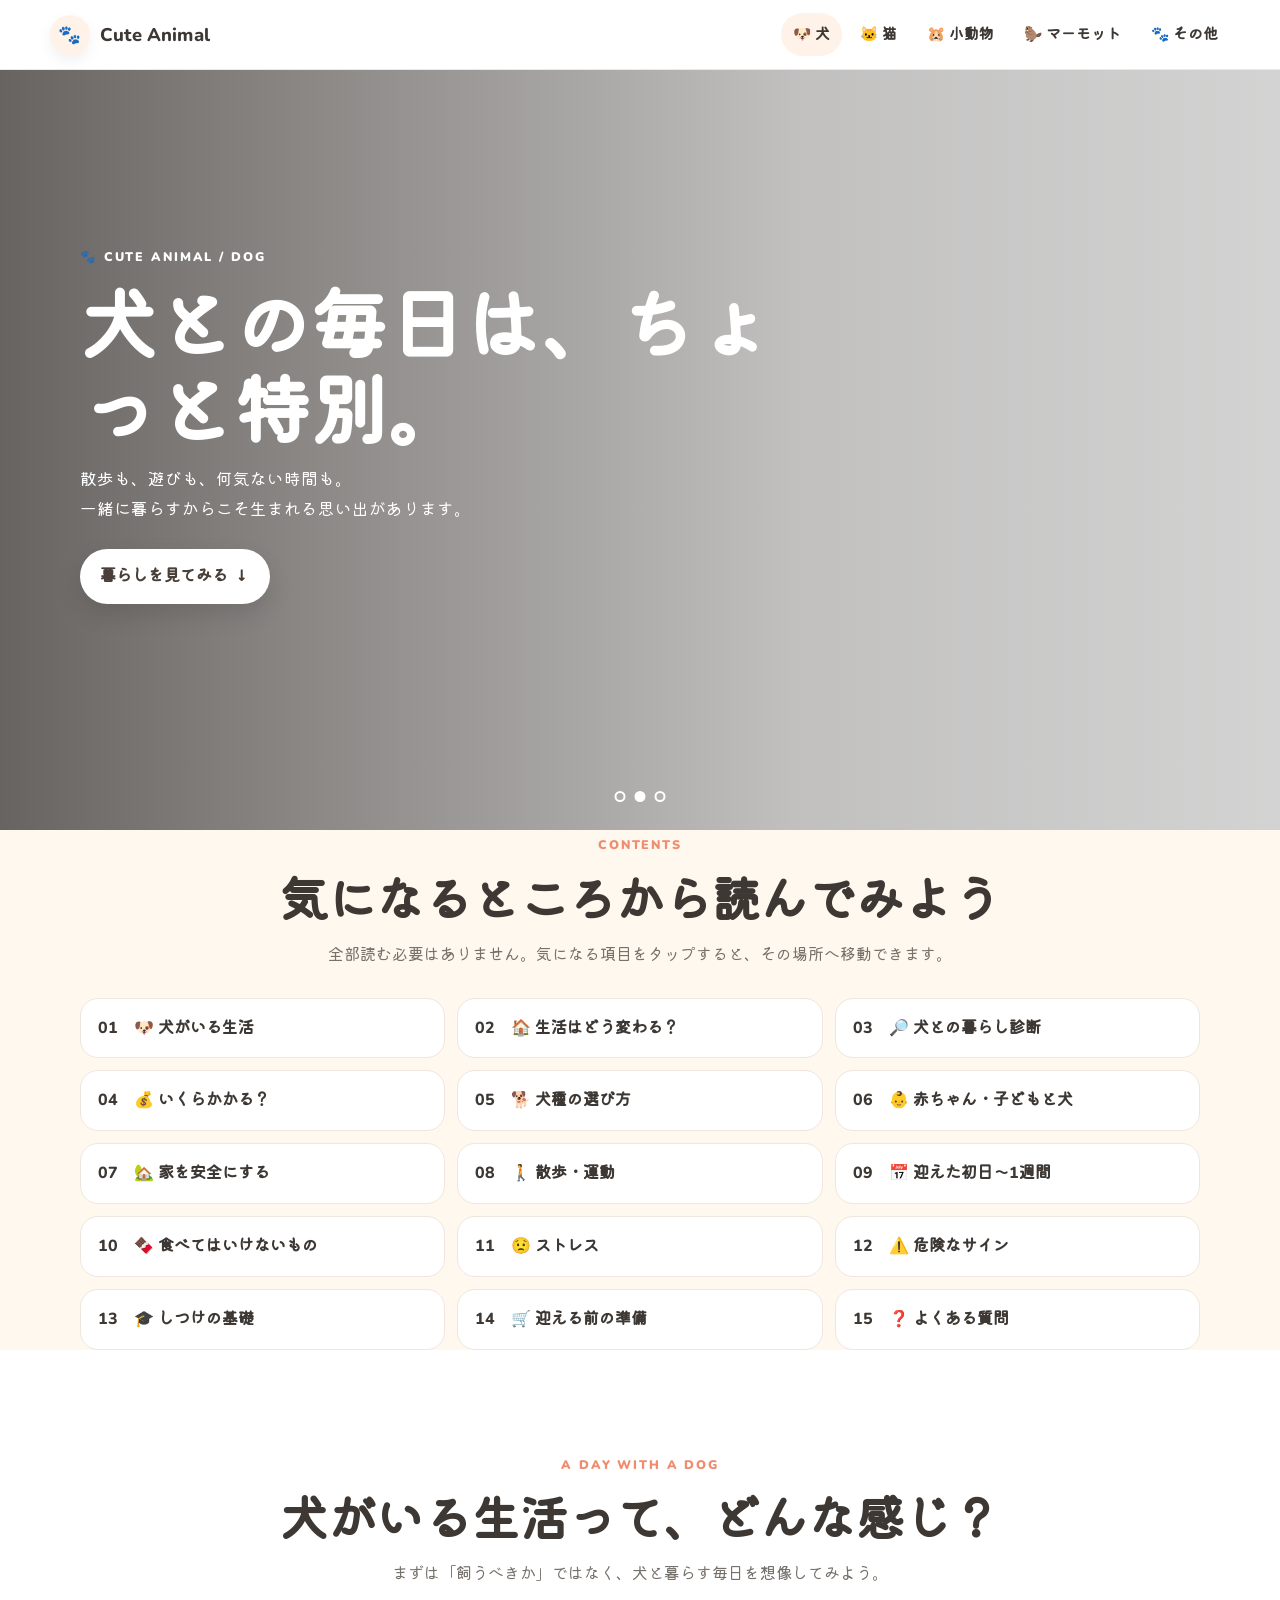
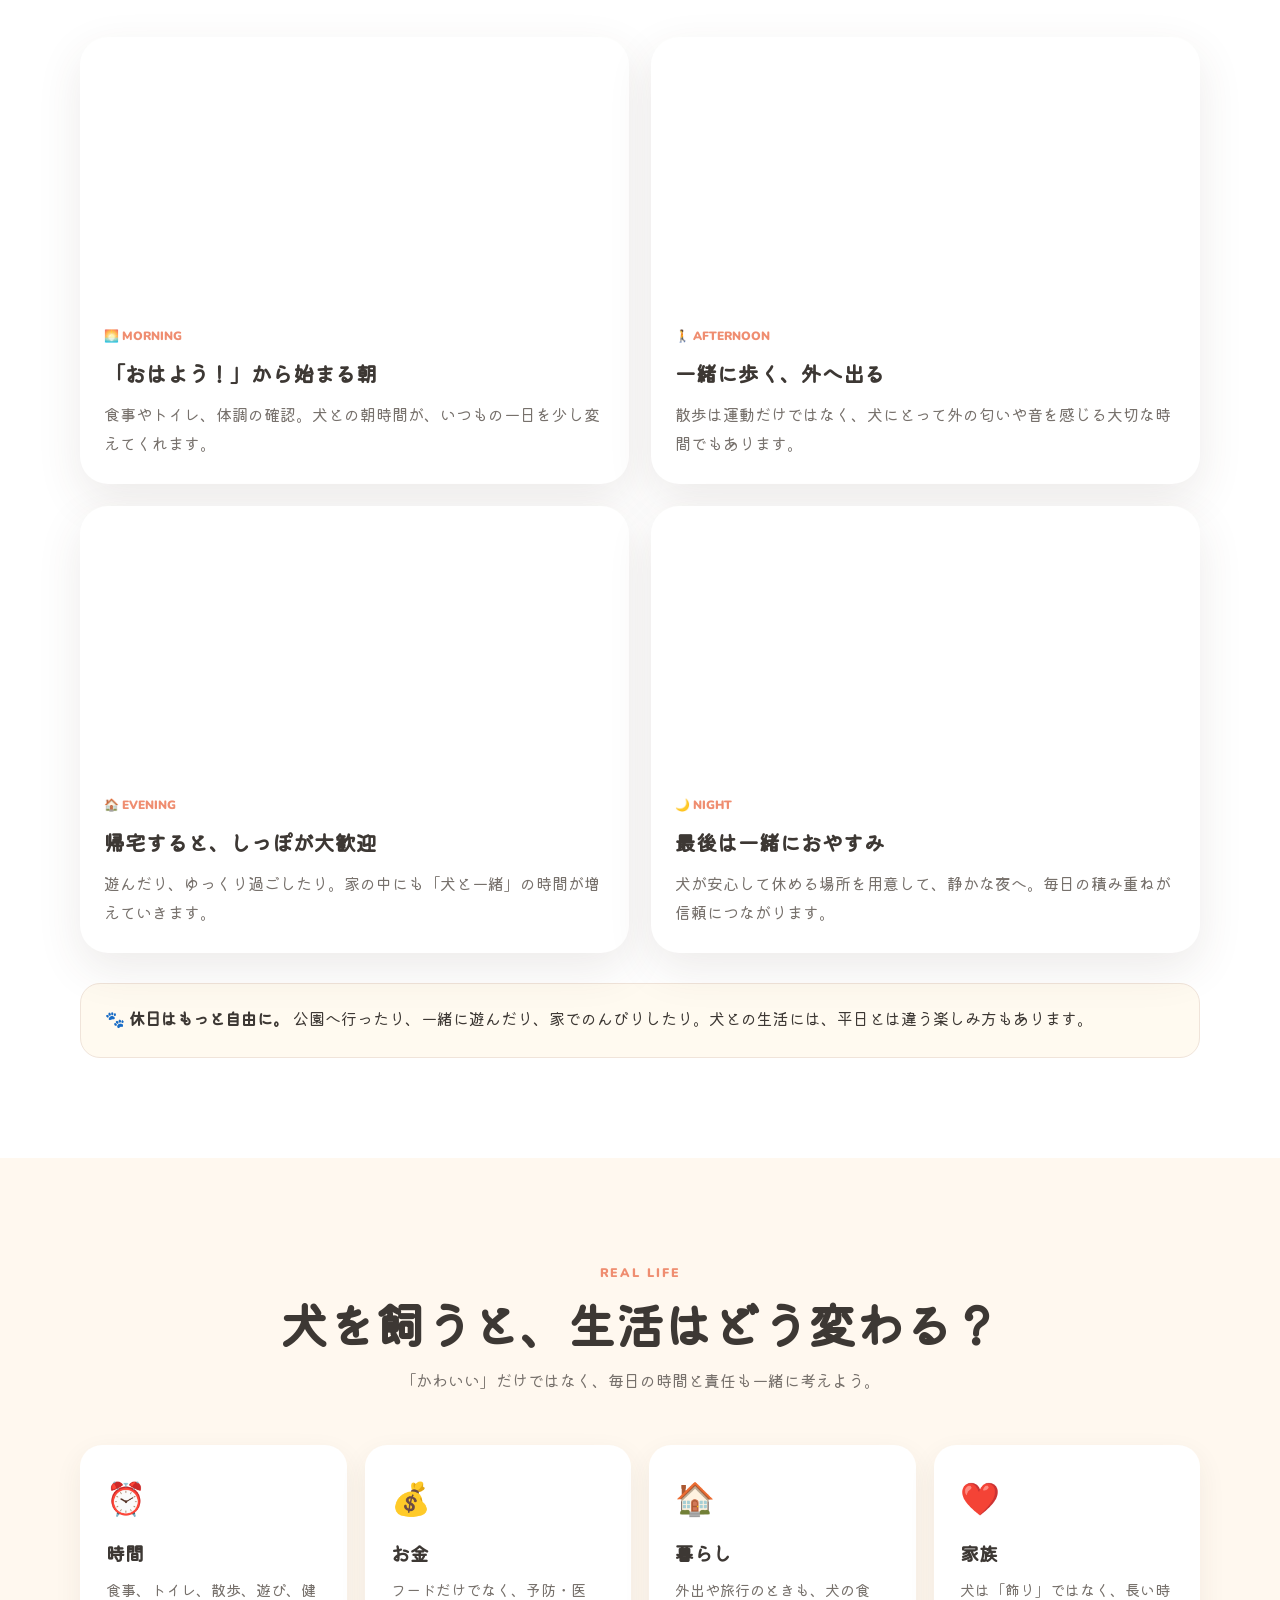
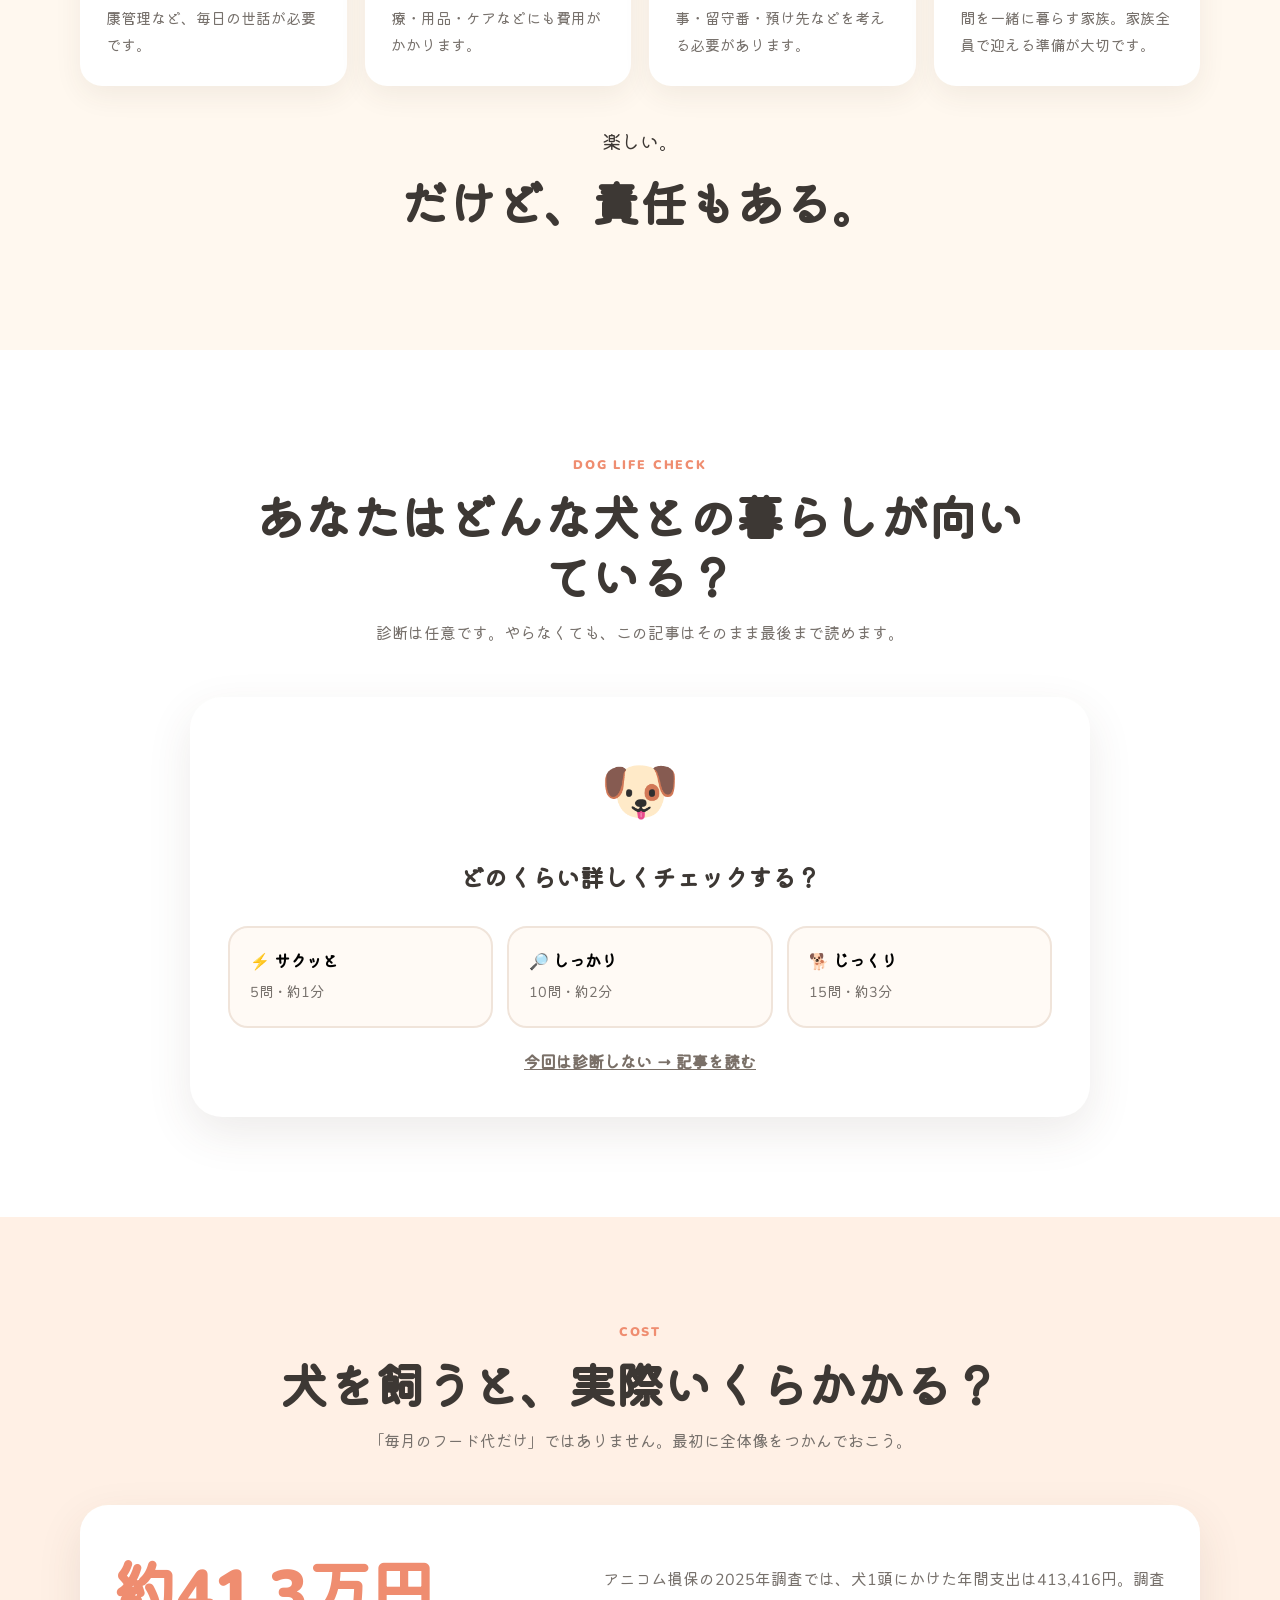
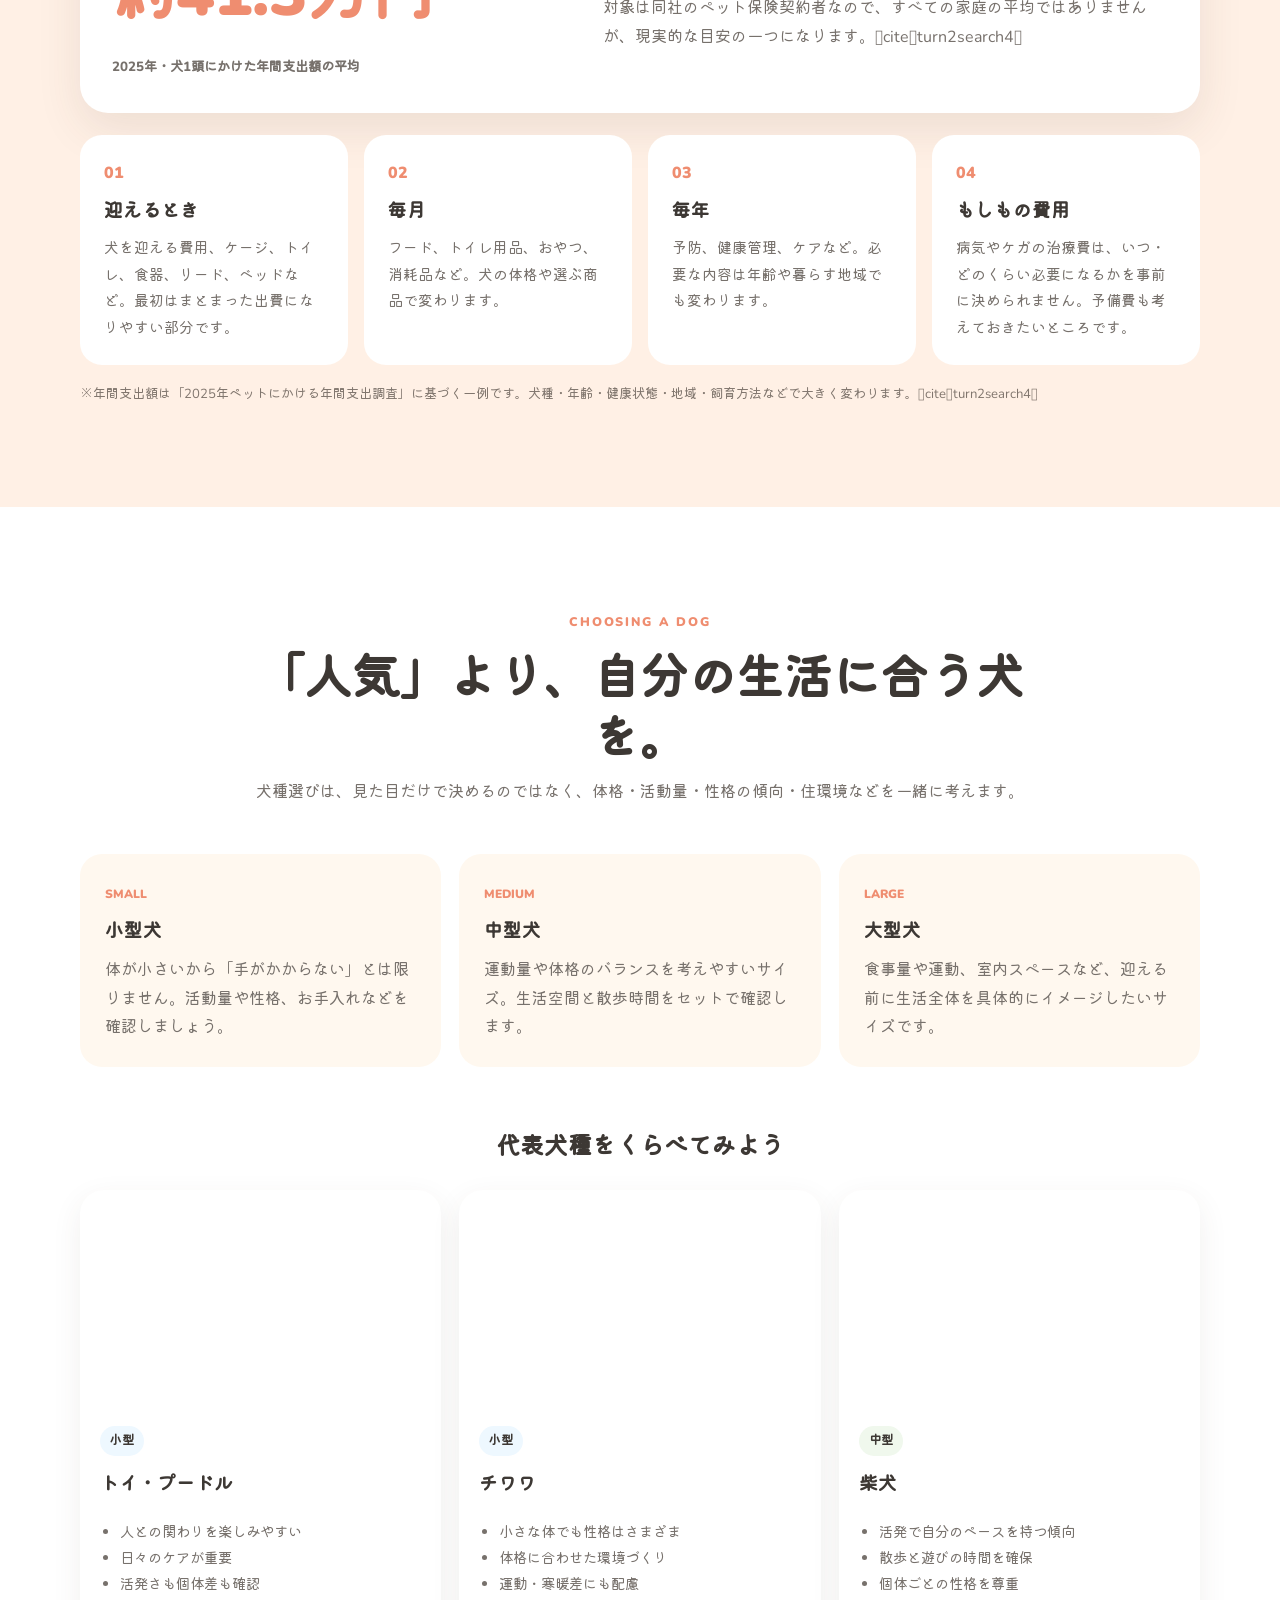
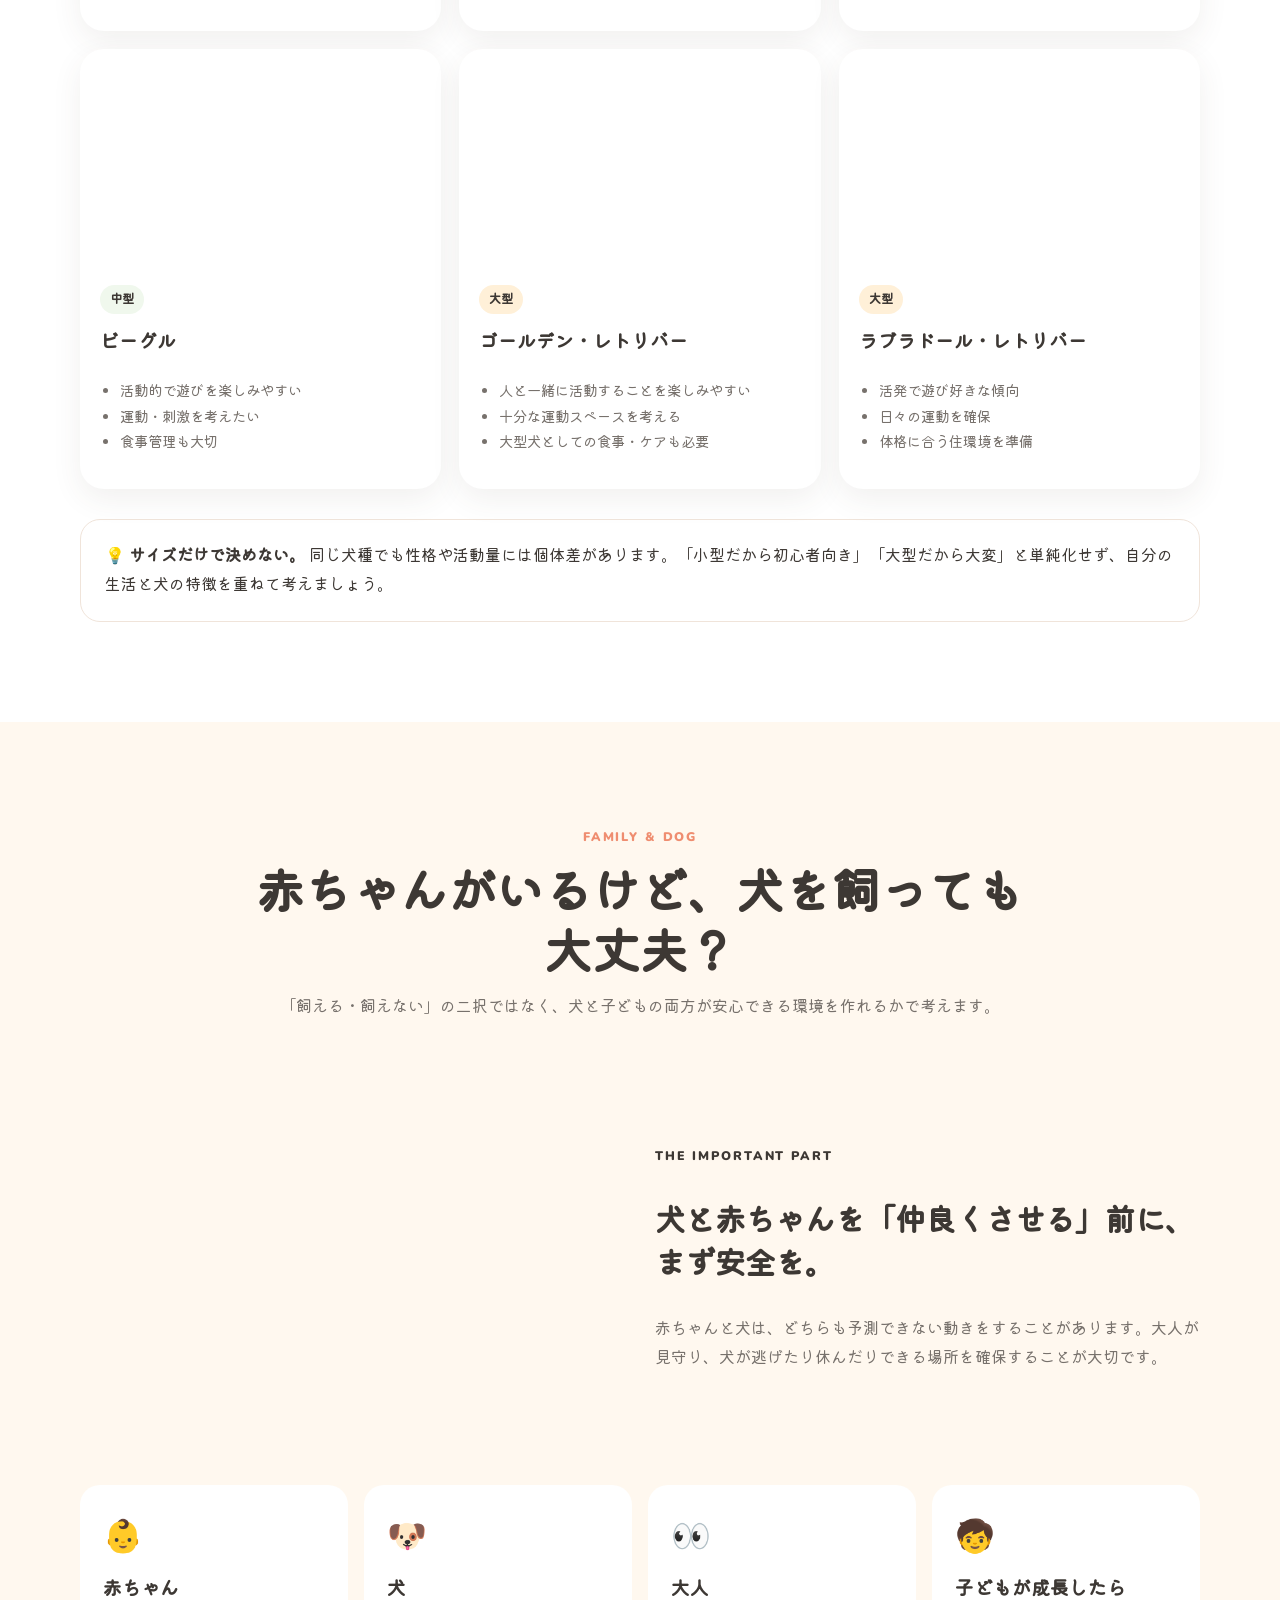
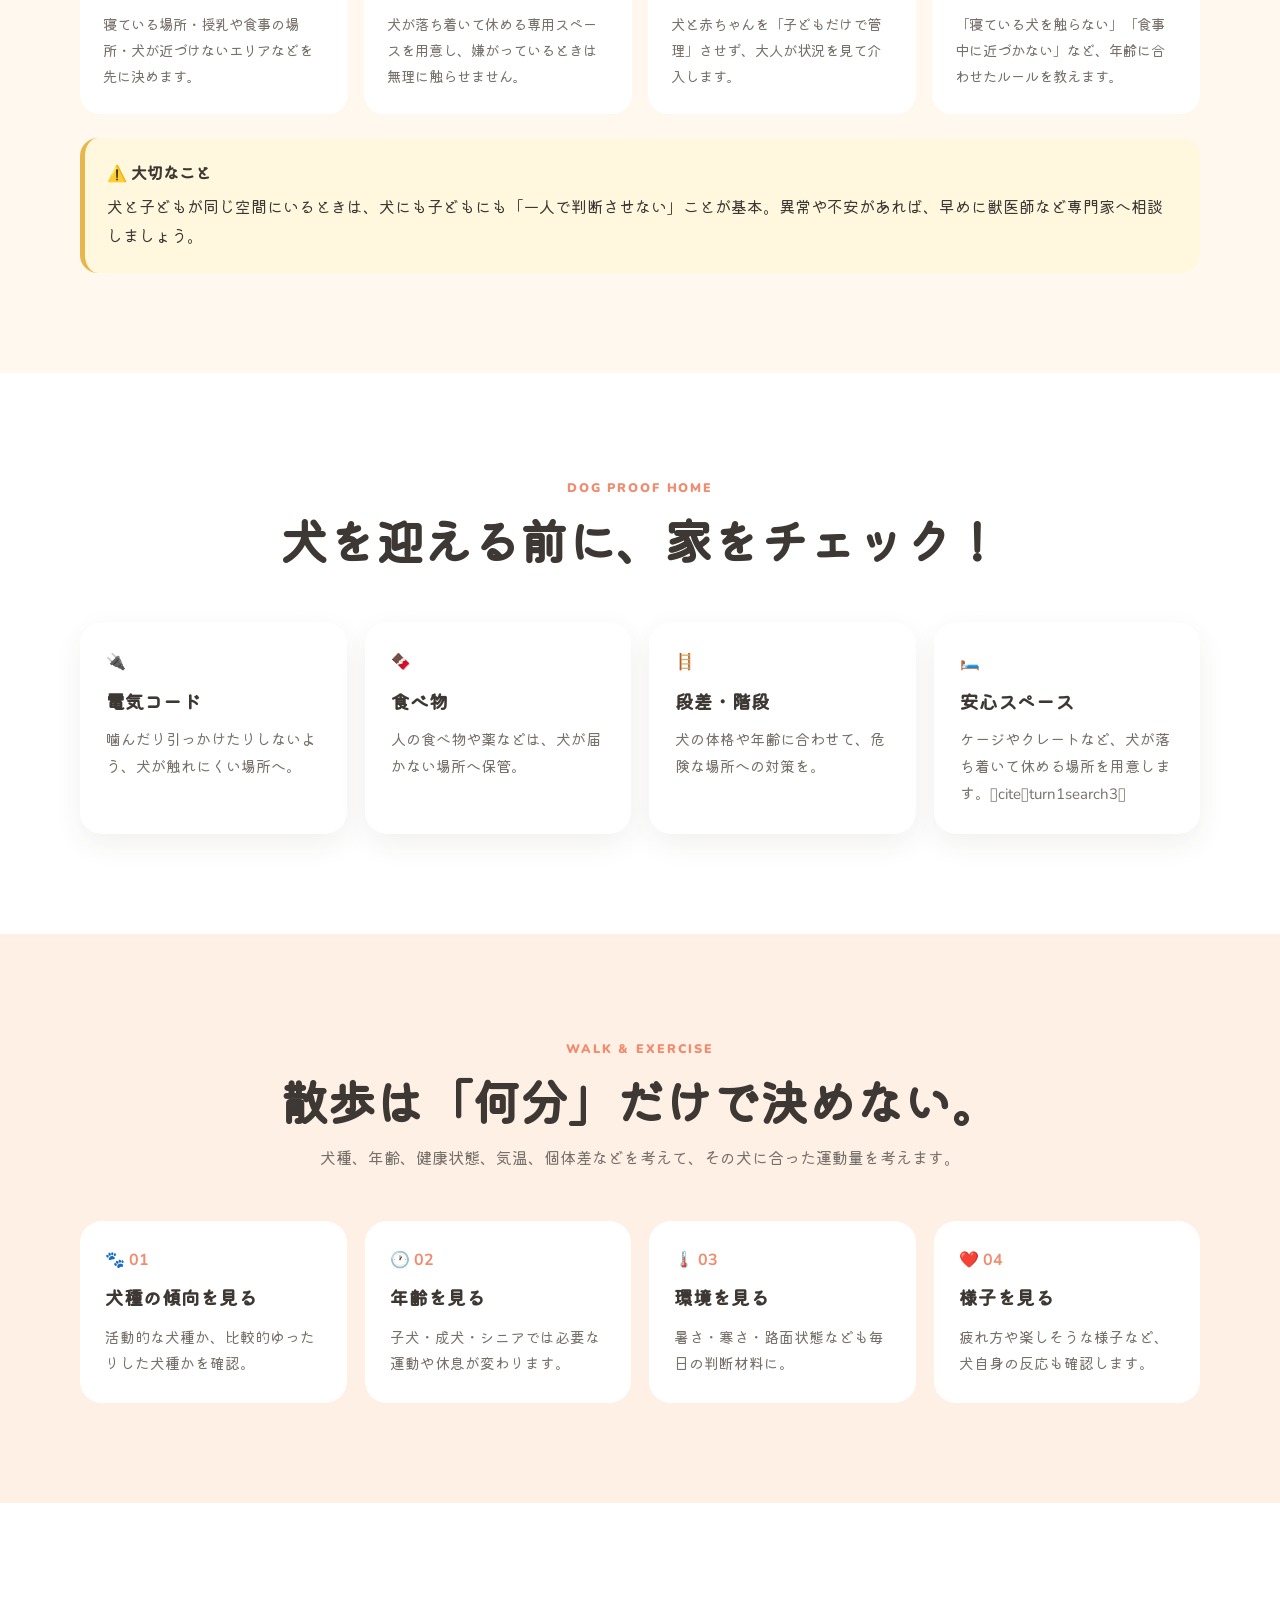
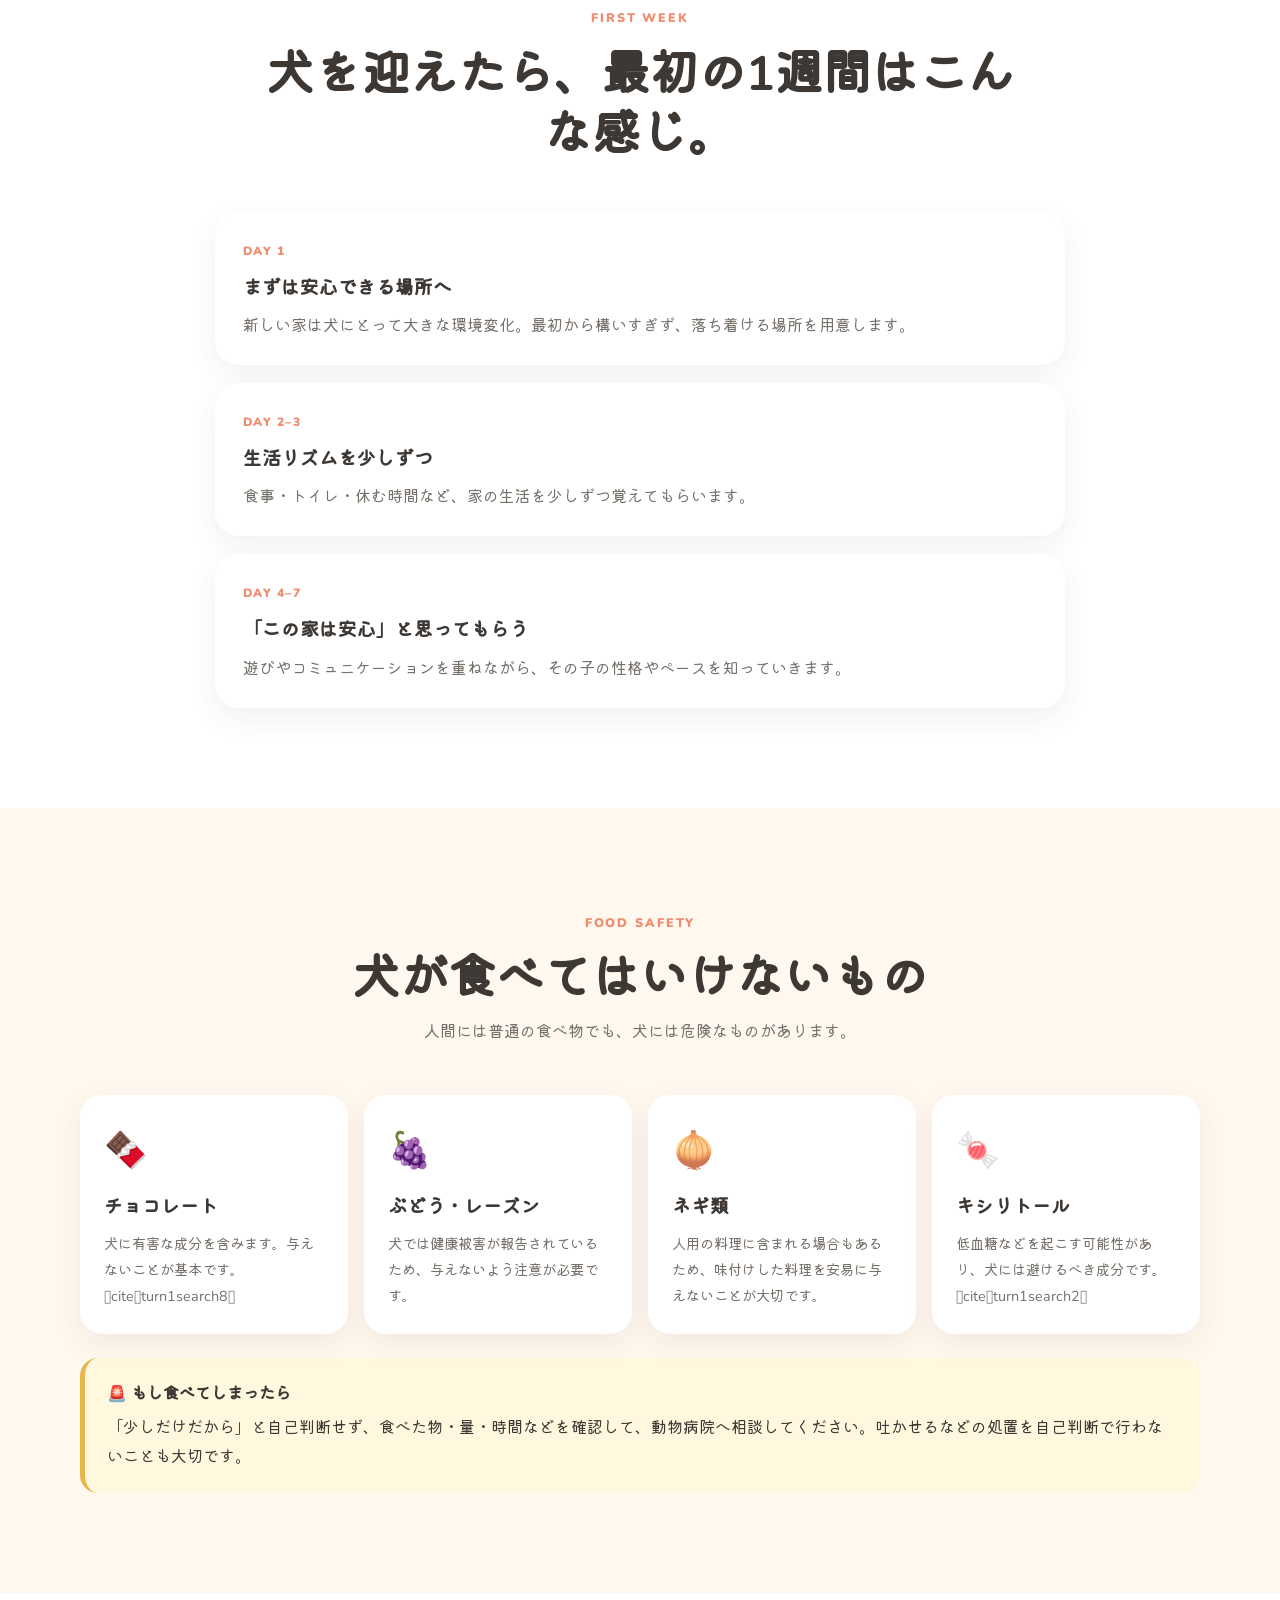
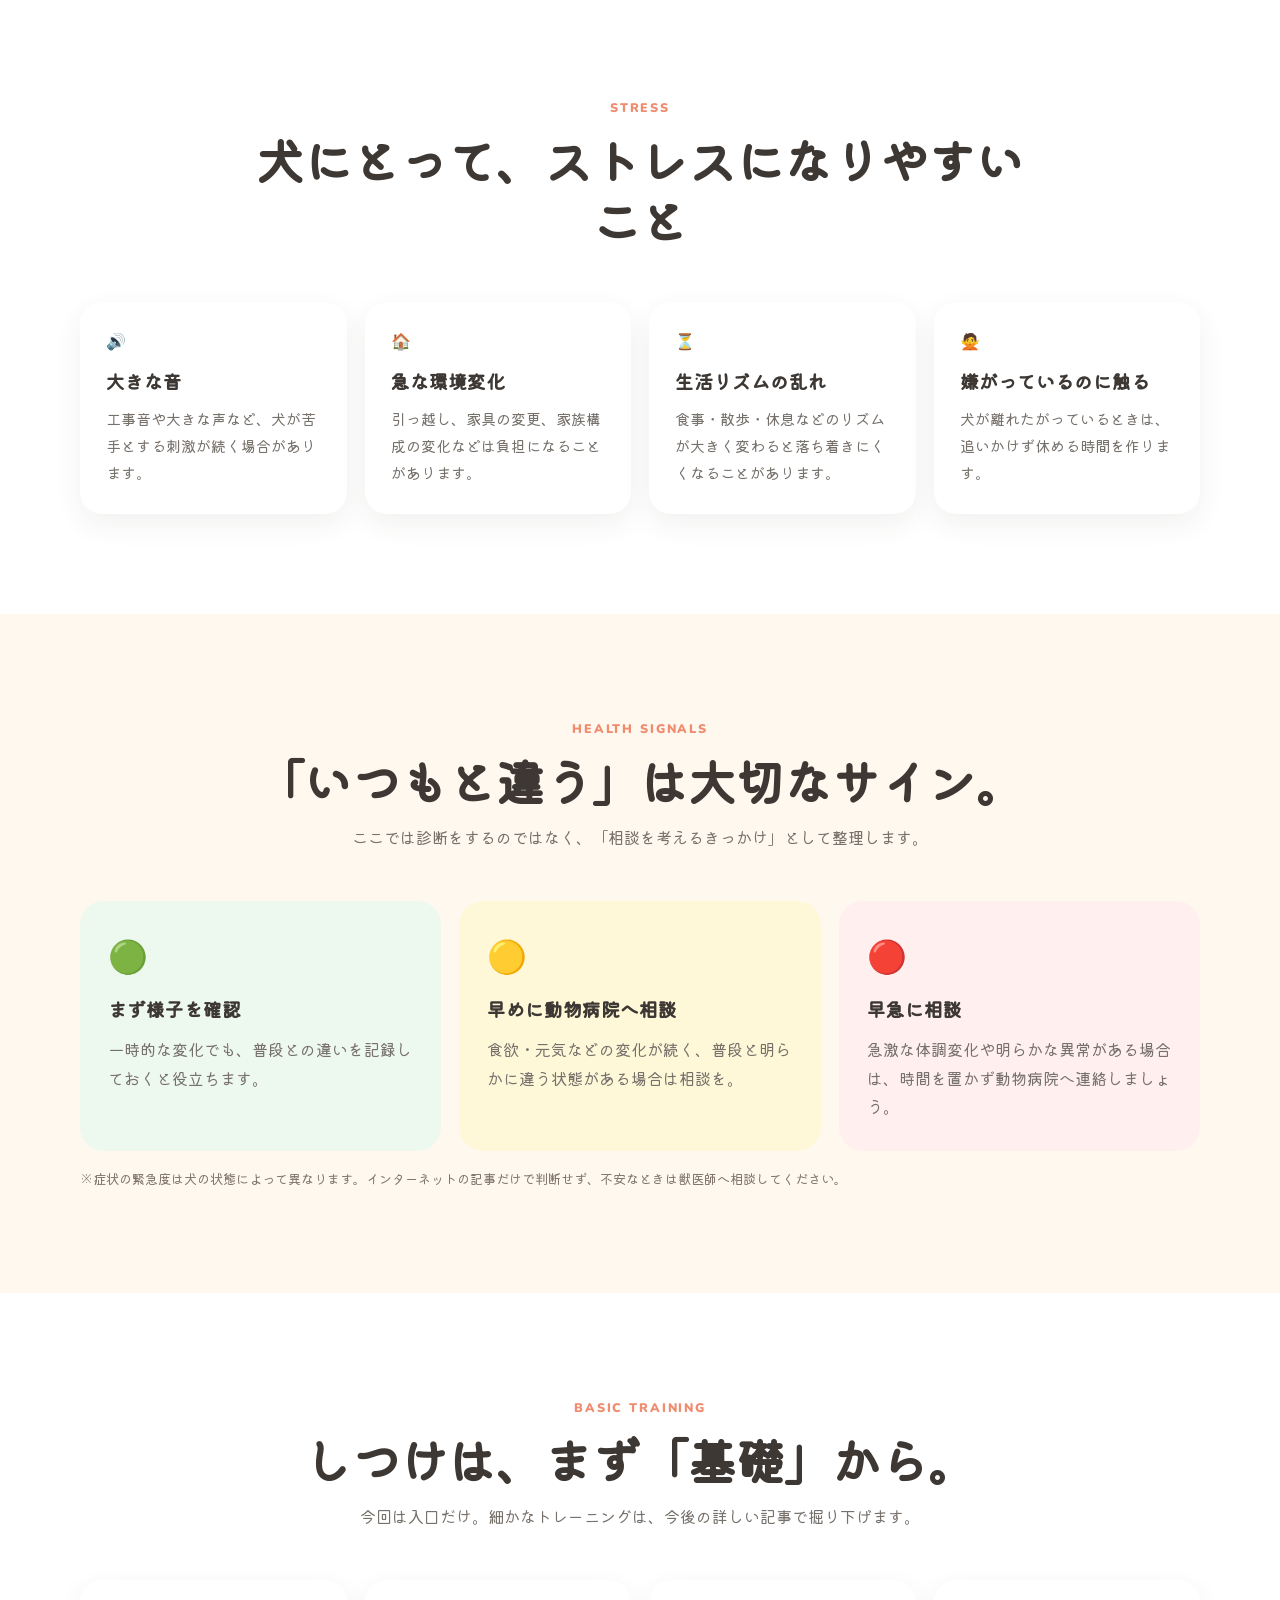
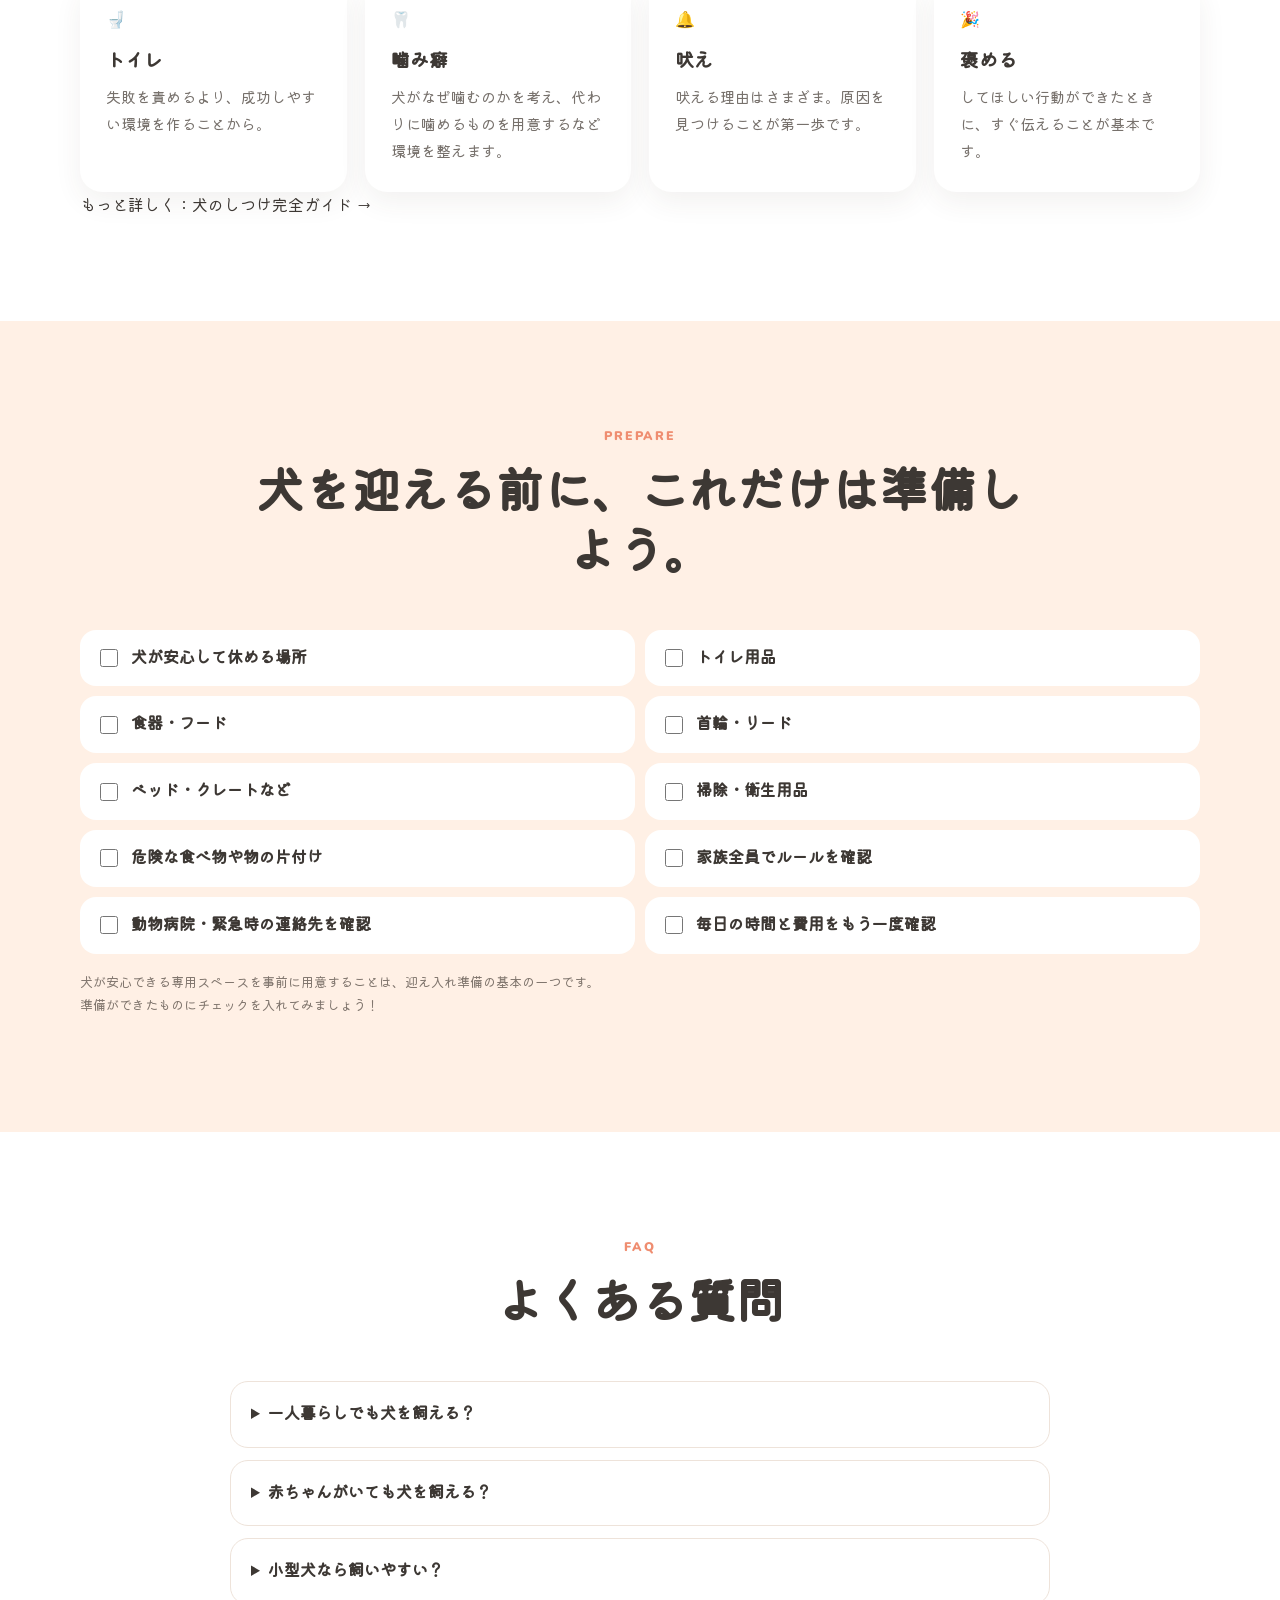
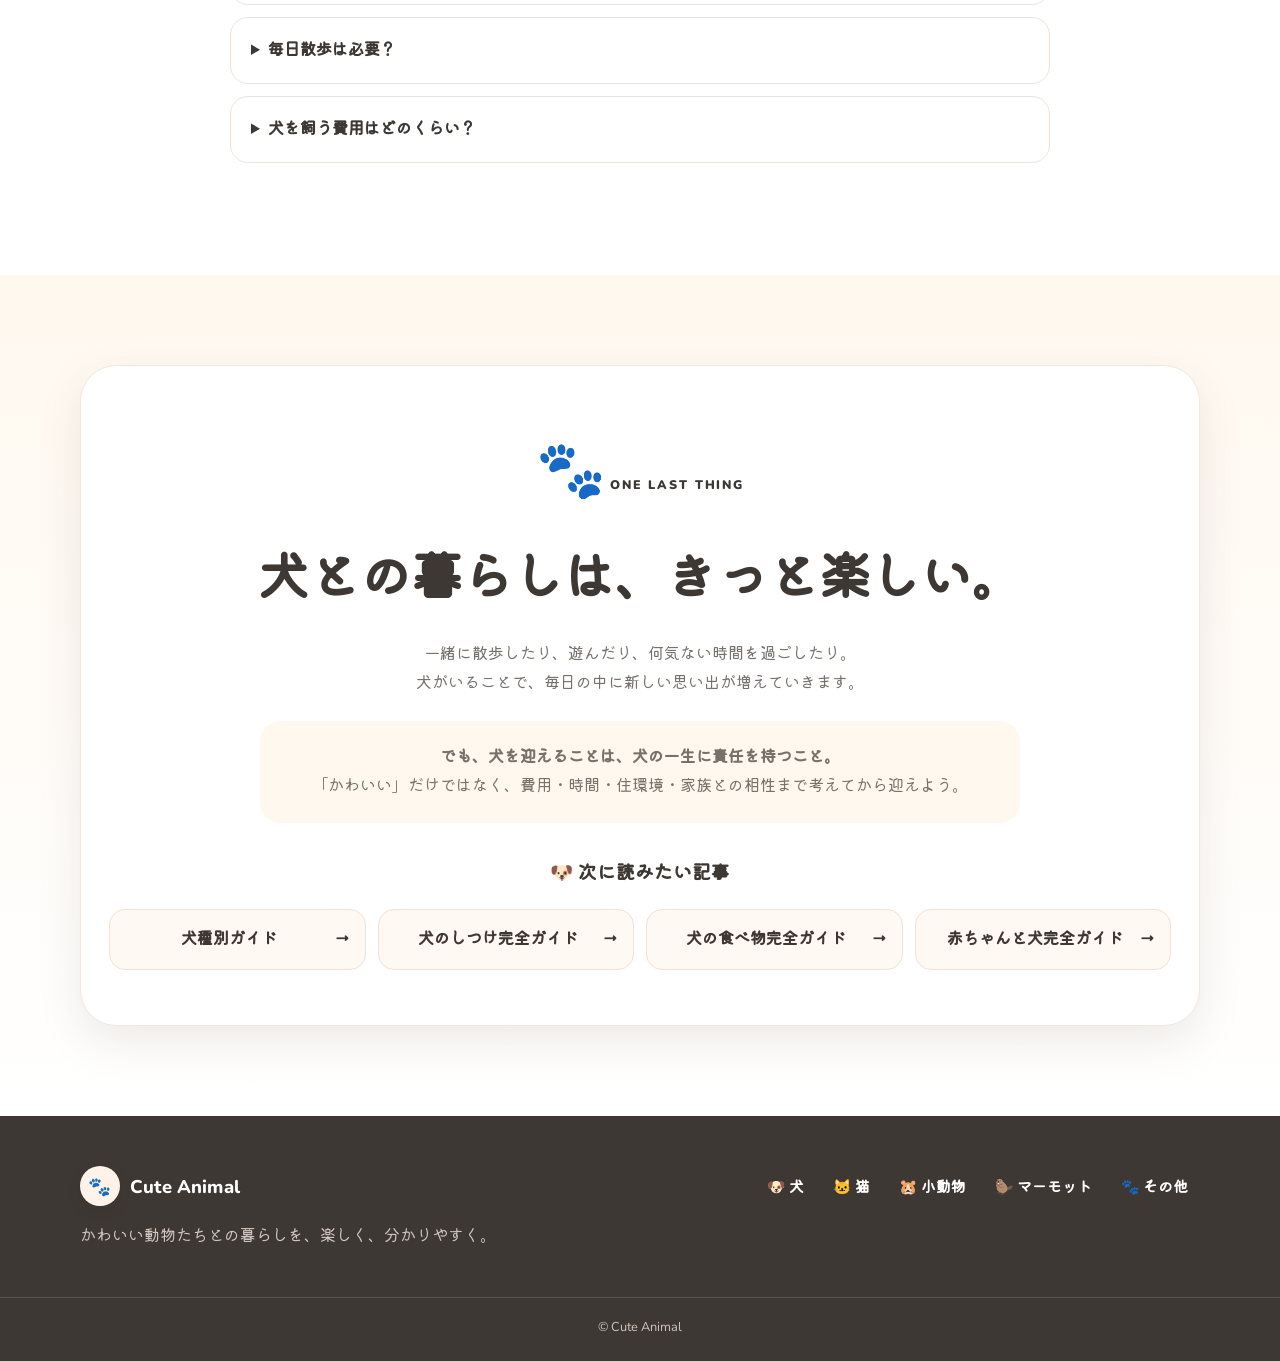
==== commit 980192fe: "Add files via upload" ====
--- a/index.html
+++ b/index.html
@@ -1,795 +1,476 @@
-<!DOCTYPE html>
+<!doctype html>
 <html lang="ja">
 <head>
-    <meta charset="UTF-8">
-    <meta name="viewport" content="width=device-width, initial-scale=1.0">
-
-    <title>マーモットの魅力と飼い方｜かわいい生態・食事・冬眠・飼育環境を解説 | Cute Animal</title>
-
-    <meta
-        name="description"
-        content="マーモットの魅力をたっぷり紹介。立ち上がる姿や表情、生態、食事、冬眠、運動、温度管理、健康管理などを詳しく解説します。実際にマーモットに会えるマーモット村も紹介。"
-    >
-
-    <meta name="robots" content="index,follow">
-
-    <link rel="stylesheet" href="styles.css">
+  <meta charset="utf-8">
+  <meta name="viewport" content="width=device-width, initial-scale=1">
+  <title>犬を飼いたいあなたへ｜飼う前に知っておきたいこと完全ガイド | Cute Animal</title>
+  <meta name="description" content="犬を飼いたい人へ。犬との暮らし、費用、犬種の選び方、赤ちゃん・子どもとの生活、散歩、食べてはいけないもの、危険サイン、迎える準備まで楽しく分かりやすく紹介します。">
+  <meta name="theme-color" content="#fff8ef">
+  <link rel="preconnect" href="https://fonts.googleapis.com">
+  <link rel="preconnect" href="https://fonts.gstatic.com" crossorigin>
+  <link href="https://fonts.googleapis.com/css2?family=Kiwi+Maru:wght@400;500&family=Nunito:wght@400;600;700;800&display=swap" rel="stylesheet">
+  <link rel="stylesheet" href="style.css">
 </head>
-
 <body>
 
-<header class="site-header">
-    <div class="header-inner">
-        <a href="../index.html" class="logo">
-            <span class="logo-mark">🐾</span>
-            <span>
-                <strong>Cute Animal</strong>
-                <small>かわいい動物をもっと知ろう</small>
-            </span>
-        </a>
-
-        <button class="menu-button" aria-label="メニューを開く">
-            <span></span>
-            <span></span>
-            <span></span>
-        </button>
-
-        <nav class="main-nav">
-            <a href="../index.html">ホーム</a>
-            <a href="#about">マーモットとは</a>
-            <a href="#charm">魅力</a>
-            <a href="#care">飼い方</a>
-            <a href="#village">会いに行く</a>
-        </nav>
-    </div>
+<header class="site-header" id="top">
+  <a class="brand" href="#top" aria-label="Cute Animal ホーム">
+    <span class="brand-mark" aria-hidden="true">🐾</span>
+    <span>Cute Animal</span>
+  </a>
+
+  <nav class="desktop-nav" aria-label="メインナビゲーション">
+    <a class="active" href="#dog">🐶 犬</a>
+    <a href="#coming-soon" data-coming="猫">🐱 猫</a>
+    <a href="#coming-soon" data-coming="小動物">🐹 小動物</a>
+    <a href="#coming-soon" data-coming="マーモット">🦫 マーモット</a>
+    <a href="#coming-soon" data-coming="その他">🐾 その他</a>
+  </nav>
+
+  <button class="menu-button" id="menuButton" aria-expanded="false" aria-controls="mobileNav">☰</button>
 </header>
 
-
-<main>
-
-    <!-- HERO -->
-    <section class="hero">
-        <div class="hero-image">
-            <img
-                src="https://images.unsplash.com/photo-1664115531585-beab089409a5?w=1600&auto=format&fit=crop&q=80&ixlib=rb-4.1.0&ixid=M3wxMjA3fDB8MHxzZWFyY2h8NTN8fCVFMyU4MyU5RSVFMyU4MyVCQyVFMyU4MyVBMiVFMyU4MyU4MyVFMyU4MyU4OHxlbnwwfHwwfHx8MA%3D%3D"
-                alt="こちらを見つめるマーモット"
-            >
+<nav class="mobile-nav" id="mobileNav" aria-label="モバイルナビゲーション">
+  <a href="#dog">🐶 犬</a>
+  <a href="#coming-soon" data-coming="猫">🐱 猫</a>
+  <a href="#coming-soon" data-coming="小動物">🐹 小動物</a>
+  <a href="#coming-soon" data-coming="マーモット">🦫 マーモット</a>
+  <a href="#coming-soon" data-coming="その他">🐾 その他</a>
+</nav>
+
+<main id="dog">
+
+  <section class="hero">
+    <div class="hero-slide slide-corgi active">
+      <div class="hero-overlay"></div>
+      <div class="hero-content">
+        <span class="eyebrow">🐾 Cute Animal / DOG</span>
+        <h1>犬を飼いたいあなたへ</h1>
+        <p class="hero-subtitle">飼う前に知っておきたいこと<br><strong>完全ガイド</strong></p>
+        <p class="hero-copy">「犬がいる生活って、どんな感じ？」<br>楽しさも、現実も、ここから一緒に見てみよう。</p>
+        <a class="primary-btn" href="#life">🐶 犬との暮らしをのぞく</a>
+      </div>
+    </div>
+    <div class="hero-slide slide-shiba">
+      <div class="hero-overlay"></div>
+      <div class="hero-content">
+        <span class="eyebrow">🐾 Cute Animal / DOG</span>
+        <h1>犬との毎日は、ちょっと特別。</h1>
+        <p class="hero-copy">散歩も、遊びも、何気ない時間も。<br>一緒に暮らすからこそ生まれる思い出があります。</p>
+        <a class="primary-btn" href="#life">暮らしを見てみる ↓</a>
+      </div>
+    </div>
+    <div class="hero-slide slide-golden">
+      <div class="hero-overlay"></div>
+      <div class="hero-content">
+        <span class="eyebrow">🐾 Cute Animal / DOG</span>
+        <h1>でも、迎える前に知ってほしい。</h1>
+        <p class="hero-copy">費用、住環境、犬種、家族との暮らし。<br>「かわいい」の先まで、一緒に考えよう。</p>
+        <a class="primary-btn" href="#check">自分に合う暮らしをチェック</a>
+      </div>
+    </div>
+    <div class="hero-dots" aria-label="スライド切り替え">
+      <button class="hero-dot active" data-slide="0" aria-label="コーギー"></button>
+      <button class="hero-dot" data-slide="1" aria-label="柴犬"></button>
+      <button class="hero-dot" data-slide="2" aria-label="ゴールデン・レトリバー"></button>
+    </div>
+  </section>
+
+  <section class="toc-section section-soft" aria-labelledby="toc-title">
+    <div class="container">
+      <div class="section-heading compact">
+        <span class="section-kicker">CONTENTS</span>
+        <h2 id="toc-title">気になるところから読んでみよう</h2>
+        <p>全部読む必要はありません。気になる項目をタップすると、その場所へ移動できます。</p>
+      </div>
+      <div class="toc-grid">
+        <a href="#life">01　🐶 犬がいる生活</a>
+        <a href="#change">02　🏠 生活はどう変わる？</a>
+        <a href="#check">03　🔎 犬との暮らし診断</a>
+        <a href="#cost">04　💰 いくらかかる？</a>
+        <a href="#breed">05　🐕 犬種の選び方</a>
+        <a href="#family">06　👶 赤ちゃん・子どもと犬</a>
+        <a href="#home">07　🏡 家を安全にする</a>
+        <a href="#walk">08　🚶 散歩・運動</a>
+        <a href="#firstweek">09　📅 迎えた初日〜1週間</a>
+        <a href="#food">10　🍫 食べてはいけないもの</a>
+        <a href="#stress">11　😟 ストレス</a>
+        <a href="#danger">12　⚠️ 危険なサイン</a>
+        <a href="#training">13　🎓 しつけの基礎</a>
+        <a href="#prepare">14　🛒 迎える前の準備</a>
+        <a href="#faq">15　❓ よくある質問</a>
+      </div>
+    </div>
+  </section>
+
+  <section class="section" id="life">
+    <div class="container">
+      <div class="section-heading">
+        <span class="section-kicker">A DAY WITH A DOG</span>
+        <h2>犬がいる生活って、どんな感じ？</h2>
+        <p>まずは「飼うべきか」ではなく、犬と暮らす毎日を想像してみよう。</p>
+      </div>
+      <div class="life-grid">
+        <article class="life-card">
+          <div class="photo photo-morning" role="img" aria-label="朝の犬との時間"></div>
+          <div><span>🌅 MORNING</span><h3>「おはよう！」から始まる朝</h3><p>食事やトイレ、体調の確認。犬との朝時間が、いつもの一日を少し変えてくれます。</p></div>
+        </article>
+        <article class="life-card">
+          <div class="photo photo-walk" role="img" aria-label="公園を散歩する犬"></div>
+          <div><span>🚶 AFTERNOON</span><h3>一緒に歩く、外へ出る</h3><p>散歩は運動だけではなく、犬にとって外の匂いや音を感じる大切な時間でもあります。</p></div>
+        </article>
+        <article class="life-card">
+          <div class="photo photo-home" role="img" aria-label="家で犬と過ごす"></div>
+          <div><span>🏠 EVENING</span><h3>帰宅すると、しっぽが大歓迎</h3><p>遊んだり、ゆっくり過ごしたり。家の中にも「犬と一緒」の時間が増えていきます。</p></div>
+        </article>
+        <article class="life-card">
+          <div class="photo photo-sleep" role="img" aria-label="眠る犬"></div>
+          <div><span>🌙 NIGHT</span><h3>最後は一緒におやすみ</h3><p>犬が安心して休める場所を用意して、静かな夜へ。毎日の積み重ねが信頼につながります。</p></div>
+        </article>
+      </div>
+      <div class="callout warm"><strong>🐾 休日はもっと自由に。</strong> 公園へ行ったり、一緒に遊んだり、家でのんびりしたり。犬との生活には、平日とは違う楽しみ方もあります。</div>
+    </div>
+  </section>
+
+  <section class="section section-soft" id="change">
+    <div class="container">
+      <div class="section-heading">
+        <span class="section-kicker">REAL LIFE</span>
+        <h2>犬を飼うと、生活はどう変わる？</h2>
+        <p>「かわいい」だけではなく、毎日の時間と責任も一緒に考えよう。</p>
+      </div>
+      <div class="feature-grid">
+        <article><div class="feature-icon">⏰</div><h3>時間</h3><p>食事、トイレ、散歩、遊び、健康管理など、毎日の世話が必要です。</p></article>
+        <article><div class="feature-icon">💰</div><h3>お金</h3><p>フードだけでなく、予防・医療・用品・ケアなどにも費用がかかります。</p></article>
+        <article><div class="feature-icon">🏠</div><h3>暮らし</h3><p>外出や旅行のときも、犬の食事・留守番・預け先などを考える必要があります。</p></article>
+        <article><div class="feature-icon">❤️</div><h3>家族</h3><p>犬は「飾り」ではなく、長い時間を一緒に暮らす家族。家族全員で迎える準備が大切です。</p></article>
+      </div>
+      <div class="quote-box"><span>楽しい。</span><strong>だけど、責任もある。</strong></div>
+    </div>
+  </section>
+
+  <section class="section" id="check">
+    <div class="container">
+      <div class="section-heading">
+        <span class="section-kicker">DOG LIFE CHECK</span>
+        <h2>あなたはどんな犬との暮らしが向いている？</h2>
+        <p>診断は任意です。やらなくても、この記事はそのまま最後まで読めます。</p>
+      </div>
+      <div class="diagnosis-card" id="diagnosis">
+        <div id="diagnosisStart">
+          <div class="diagnosis-face">🐶</div>
+          <h3>どのくらい詳しくチェックする？</h3>
+          <div class="mode-grid">
+            <button class="mode-card" data-count="5"><strong>⚡ サクッと</strong><span>5問・約1分</span></button>
+            <button class="mode-card" data-count="10"><strong>🔎 しっかり</strong><span>10問・約2分</span></button>
+            <button class="mode-card" data-count="15"><strong>🐕 じっくり</strong><span>15問・約3分</span></button>
+          </div>
+          <button class="skip-btn" id="skipDiagnosis">今回は診断しない → 記事を読む</button>
         </div>
-
-        <div class="hero-content">
-            <span class="eyebrow">MARMOT</span>
-
-            <h1>
-                マーモットって、<br>
-                なんでこんなに<br>
-                <span>かわいいの？</span>
-            </h1>
-
-            <p>
-                ずんぐりした体に、ふわふわの毛。<br>
-                ちょこんと立ち上がる姿に、もぐもぐする姿。<br>
-                知れば知るほど好きになる、マーモットの世界へ。
-            </p>
-
-            <a href="#about" class="hero-button">
-                マーモットを知る
-                <span>↓</span>
-            </a>
+        <div id="diagnosisQuiz" class="hidden">
+          <div class="quiz-top"><span id="quizCount">1 / 5</span><div class="progress"><span id="progressBar"></span></div></div>
+          <h3 id="quizQuestion"></h3>
+          <div id="quizOptions" class="quiz-options"></div>
+          <button class="back-btn" id="quizBack">← 診断トップへ</button>
         </div>
-    </section>
-
-
-    <!-- INTRO -->
-    <section class="intro section">
-        <div class="intro-card">
-            <span class="section-label">HELLO, MARMOT!</span>
-
-            <h2>
-                まずは、<br>
-                マーモットを知ろう。
-            </h2>
-
-            <p>
-                マーモットを見ていると、
-                「なんだこのかわいい生き物は……」
-                と思ってしまうかもしれません。
-            </p>
-
-            <p>
-                でも、マーモットはただかわいいだけの動物ではありません。
-                巣穴で暮らし、植物を食べ、仲間とコミュニケーションを取り、
-                厳しい冬には長い冬眠をする。
-            </p>
-
-            <p>
-                その暮らしを知っていくと、
-                「かわいい」の理由がもっと見えてきます。
-            </p>
+        <div id="diagnosisResult" class="hidden">
+          <div class="result-face" id="resultFace">🐶</div>
+          <span class="result-label">YOUR DOG LIFE STYLE</span>
+          <h3 id="resultTitle"></h3>
+          <p id="resultText"></p>
+          <div class="result-box"><span>向いている犬のサイズ</span><strong id="resultSize"></strong></div>
+          <div class="result-box"><span>選ぶときのポイント</span><p id="resultTips"></p></div>
+          <a class="primary-btn inline-btn" href="#breed">🐾 犬種を比較してみる</a>
+          <button class="skip-btn" id="restartDiagnosis">もう一度診断する</button>
         </div>
-    </section>
-
-
-    <!-- ABOUT -->
-    <section id="about" class="section">
-        <div class="section-heading">
-            <span class="section-label">ABOUT MARMOT</span>
-            <h2>マーモットってどんな動物？</h2>
-            <p>
-                マーモットはリス科に属する大型のげっ歯類。
-                山岳地帯や草原などに暮らし、種類によってさまざまな環境に適応しています。
-            </p>
+      </div>
+    </div>
+  </section>
+
+  <section class="section section-peach" id="cost">
+    <div class="container">
+      <div class="section-heading">
+        <span class="section-kicker">COST</span>
+        <h2>犬を飼うと、実際いくらかかる？</h2>
+        <p>「毎月のフード代だけ」ではありません。最初に全体像をつかんでおこう。</p>
+      </div>
+      <div class="cost-hero">
+        <div><span class="big-number">約41.3万円</span><small>2025年・犬1頭にかけた年間支出額の平均</small></div>
+        <p>アニコム損保の2025年調査では、犬1頭にかけた年間支出は413,416円。調査対象は同社のペット保険契約者なので、すべての家庭の平均ではありませんが、現実的な目安の一つになります。citeturn2search4</p>
+      </div>
+      <div class="cost-grid">
+        <article><span>01</span><h3>迎えるとき</h3><p>犬を迎える費用、ケージ、トイレ、食器、リード、ベッドなど。最初はまとまった出費になりやすい部分です。</p></article>
+        <article><span>02</span><h3>毎月</h3><p>フード、トイレ用品、おやつ、消耗品など。犬の体格や選ぶ商品で変わります。</p></article>
+        <article><span>03</span><h3>毎年</h3><p>予防、健康管理、ケアなど。必要な内容は年齢や暮らす地域でも変わります。</p></article>
+        <article><span>04</span><h3>もしもの費用</h3><p>病気やケガの治療費は、いつ・どのくらい必要になるかを事前に決められません。予備費も考えておきたいところです。</p></article>
+      </div>
+      <div class="note">※年間支出額は「2025年ペットにかける年間支出調査」に基づく一例です。犬種・年齢・健康状態・地域・飼育方法などで大きく変わります。citeturn2search4</div>
+    </div>
+  </section>
+
+  <section class="section" id="breed">
+    <div class="container">
+      <div class="section-heading">
+        <span class="section-kicker">CHOOSING A DOG</span>
+        <h2>「人気」より、自分の生活に合う犬を。</h2>
+        <p>犬種選びは、見た目だけで決めるのではなく、体格・活動量・性格の傾向・住環境などを一緒に考えます。</p>
+      </div>
+
+      <div class="size-intro">
+        <article><span>SMALL</span><h3>小型犬</h3><p>体が小さいから「手がかからない」とは限りません。活動量や性格、お手入れなどを確認しましょう。</p></article>
+        <article><span>MEDIUM</span><h3>中型犬</h3><p>運動量や体格のバランスを考えやすいサイズ。生活空間と散歩時間をセットで確認します。</p></article>
+        <article><span>LARGE</span><h3>大型犬</h3><p>食事量や運動、室内スペースなど、迎える前に生活全体を具体的にイメージしたいサイズです。</p></article>
+      </div>
+
+      <h3 class="subheading">代表犬種をくらべてみよう</h3>
+      <div class="breed-grid">
+        <article class="breed-card">
+          <div class="breed-photo toy-poodle"></div><span class="badge small">小型</span>
+          <h3>トイ・プードル</h3>
+          <ul><li>人との関わりを楽しみやすい</li><li>日々のケアが重要</li><li>活発さも個体差も確認</li></ul>
+        </article>
+        <article class="breed-card">
+          <div class="breed-photo chihuahua"></div><span class="badge small">小型</span>
+          <h3>チワワ</h3>
+          <ul><li>小さな体でも性格はさまざま</li><li>体格に合わせた環境づくり</li><li>運動・寒暖差にも配慮</li></ul>
+        </article>
+        <article class="breed-card">
+          <div class="breed-photo shiba"></div><span class="badge medium">中型</span>
+          <h3>柴犬</h3>
+          <ul><li>活発で自分のペースを持つ傾向</li><li>散歩と遊びの時間を確保</li><li>個体ごとの性格を尊重</li></ul>
+        </article>
+        <article class="breed-card">
+          <div class="breed-photo beagle"></div><span class="badge medium">中型</span>
+          <h3>ビーグル</h3>
+          <ul><li>活動的で遊びを楽しみやすい</li><li>運動・刺激を考えたい</li><li>食事管理も大切</li></ul>
+        </article>
+        <article class="breed-card">
+          <div class="breed-photo golden"></div><span class="badge large">大型</span>
+          <h3>ゴールデン・レトリバー</h3>
+          <ul><li>人と一緒に活動することを楽しみやすい</li><li>十分な運動スペースを考える</li><li>大型犬としての食事・ケアも必要</li></ul>
+        </article>
+        <article class="breed-card">
+          <div class="breed-photo labrador"></div><span class="badge large">大型</span>
+          <h3>ラブラドール・レトリバー</h3>
+          <ul><li>活発で遊び好きな傾向</li><li>日々の運動を確保</li><li>体格に合う住環境を準備</li></ul>
+        </article>
+      </div>
+      <div class="callout">💡 <strong>サイズだけで決めない。</strong> 同じ犬種でも性格や活動量には個体差があります。「小型だから初心者向き」「大型だから大変」と単純化せず、自分の生活と犬の特徴を重ねて考えましょう。</div>
+    </div>
+  </section>
+
+  <section class="section section-soft" id="family">
+    <div class="container">
+      <div class="section-heading">
+        <span class="section-kicker">FAMILY & DOG</span>
+        <h2>赤ちゃんがいるけど、犬を飼っても大丈夫？</h2>
+        <p>「飼える・飼えない」の二択ではなく、犬と子どもの両方が安心できる環境を作れるかで考えます。</p>
+      </div>
+      <div class="family-hero">
+        <div class="family-image"></div>
+        <div><span class="section-kicker">THE IMPORTANT PART</span><h3>犬と赤ちゃんを「仲良くさせる」前に、まず安全を。</h3><p>赤ちゃんと犬は、どちらも予測できない動きをすることがあります。大人が見守り、犬が逃げたり休んだりできる場所を確保することが大切です。</p></div>
+      </div>
+      <div class="family-grid">
+        <article><span>👶</span><h3>赤ちゃん</h3><p>寝ている場所・授乳や食事の場所・犬が近づけないエリアなどを先に決めます。</p></article>
+        <article><span>🐶</span><h3>犬</h3><p>犬が落ち着いて休める専用スペースを用意し、嫌がっているときは無理に触らせません。</p></article>
+        <article><span>👀</span><h3>大人</h3><p>犬と赤ちゃんを「子どもだけで管理」させず、大人が状況を見て介入します。</p></article>
+        <article><span>🧒</span><h3>子どもが成長したら</h3><p>「寝ている犬を触らない」「食事中に近づかない」など、年齢に合わせたルールを教えます。</p></article>
+      </div>
+      <div class="warning-box"><strong>⚠️ 大切なこと</strong><p>犬と子どもが同じ空間にいるときは、犬にも子どもにも「一人で判断させない」ことが基本。異常や不安があれば、早めに獣医師など専門家へ相談しましょう。</p></div>
+    </div>
+  </section>
+
+  <section class="section" id="home">
+    <div class="container">
+      <div class="section-heading">
+        <span class="section-kicker">DOG PROOF HOME</span>
+        <h2>犬を迎える前に、家をチェック！</h2>
+      </div>
+      <div class="home-grid">
+        <article><span>🔌</span><h3>電気コード</h3><p>噛んだり引っかけたりしないよう、犬が触れにくい場所へ。</p></article>
+        <article><span>🍫</span><h3>食べ物</h3><p>人の食べ物や薬などは、犬が届かない場所へ保管。</p></article>
+        <article><span>🪜</span><h3>段差・階段</h3><p>犬の体格や年齢に合わせて、危険な場所への対策を。</p></article>
+        <article><span>🛏️</span><h3>安心スペース</h3><p>ケージやクレートなど、犬が落ち着いて休める場所を用意します。citeturn1search3</p></article>
+      </div>
+    </div>
+  </section>
+
+  <section class="section section-peach" id="walk">
+    <div class="container">
+      <div class="section-heading">
+        <span class="section-kicker">WALK & EXERCISE</span>
+        <h2>散歩は「何分」だけで決めない。</h2>
+        <p>犬種、年齢、健康状態、気温、個体差などを考えて、その犬に合った運動量を考えます。</p>
+      </div>
+      <div class="walk-steps">
+        <div><strong>🐾 01</strong><h3>犬種の傾向を見る</h3><p>活動的な犬種か、比較的ゆったりした犬種かを確認。</p></div>
+        <div><strong>🕐 02</strong><h3>年齢を見る</h3><p>子犬・成犬・シニアでは必要な運動や休息が変わります。</p></div>
+        <div><strong>🌡️ 03</strong><h3>環境を見る</h3><p>暑さ・寒さ・路面状態なども毎日の判断材料に。</p></div>
+        <div><strong>❤️ 04</strong><h3>様子を見る</h3><p>疲れ方や楽しそうな様子など、犬自身の反応も確認します。</p></div>
+      </div>
+    </div>
+  </section>
+
+  <section class="section" id="firstweek">
+    <div class="container">
+      <div class="section-heading">
+        <span class="section-kicker">FIRST WEEK</span>
+        <h2>犬を迎えたら、最初の1週間はこんな感じ。</h2>
+      </div>
+      <div class="timeline">
+        <article><span>DAY 1</span><h3>まずは安心できる場所へ</h3><p>新しい家は犬にとって大きな環境変化。最初から構いすぎず、落ち着ける場所を用意します。</p></article>
+        <article><span>DAY 2–3</span><h3>生活リズムを少しずつ</h3><p>食事・トイレ・休む時間など、家の生活を少しずつ覚えてもらいます。</p></article>
+        <article><span>DAY 4–7</span><h3>「この家は安心」と思ってもらう</h3><p>遊びやコミュニケーションを重ねながら、その子の性格やペースを知っていきます。</p></article>
+      </div>
+    </div>
+  </section>
+
+  <section class="section section-soft" id="food">
+    <div class="container">
+      <div class="section-heading">
+        <span class="section-kicker">FOOD SAFETY</span>
+        <h2>犬が食べてはいけないもの</h2>
+        <p>人間には普通の食べ物でも、犬には危険なものがあります。</p>
+      </div>
+      <div class="food-grid">
+        <article class="danger-food"><span>🍫</span><h3>チョコレート</h3><p>犬に有害な成分を含みます。与えないことが基本です。citeturn1search8</p></article>
+        <article class="danger-food"><span>🍇</span><h3>ぶどう・レーズン</h3><p>犬では健康被害が報告されているため、与えないよう注意が必要です。</p></article>
+        <article class="danger-food"><span>🧅</span><h3>ネギ類</h3><p>人用の料理に含まれる場合もあるため、味付けした料理を安易に与えないことが大切です。</p></article>
+        <article class="danger-food"><span>🍬</span><h3>キシリトール</h3><p>低血糖などを起こす可能性があり、犬には避けるべき成分です。citeturn1search2</p></article>
+      </div>
+      <div class="warning-box"><strong>🚨 もし食べてしまったら</strong><p>「少しだけだから」と自己判断せず、食べた物・量・時間などを確認して、動物病院へ相談してください。吐かせるなどの処置を自己判断で行わないことも大切です。</p></div>
+    </div>
+  </section>
+
+  <section class="section" id="stress">
+    <div class="container">
+      <div class="section-heading">
+        <span class="section-kicker">STRESS</span>
+        <h2>犬にとって、ストレスになりやすいこと</h2>
+      </div>
+      <div class="stress-grid">
+        <article><span>🔊</span><h3>大きな音</h3><p>工事音や大きな声など、犬が苦手とする刺激が続く場合があります。</p></article>
+        <article><span>🏠</span><h3>急な環境変化</h3><p>引っ越し、家具の変更、家族構成の変化などは負担になることがあります。</p></article>
+        <article><span>⏳</span><h3>生活リズムの乱れ</h3><p>食事・散歩・休息などのリズムが大きく変わると落ち着きにくくなることがあります。</p></article>
+        <article><span>🙅</span><h3>嫌がっているのに触る</h3><p>犬が離れたがっているときは、追いかけず休める時間を作ります。</p></article>
+      </div>
+    </div>
+  </section>
+
+  <section class="section section-soft" id="danger">
+    <div class="container">
+      <div class="section-heading">
+        <span class="section-kicker">HEALTH SIGNALS</span>
+        <h2>「いつもと違う」は大切なサイン。</h2>
+        <p>ここでは診断をするのではなく、「相談を考えるきっかけ」として整理します。</p>
+      </div>
+      <div class="signal-grid">
+        <article class="signal green"><span>🟢</span><h3>まず様子を確認</h3><p>一時的な変化でも、普段との違いを記録しておくと役立ちます。</p></article>
+        <article class="signal yellow"><span>🟡</span><h3>早めに動物病院へ相談</h3><p>食欲・元気などの変化が続く、普段と明らかに違う状態がある場合は相談を。</p></article>
+        <article class="signal red"><span>🔴</span><h3>早急に相談</h3><p>急激な体調変化や明らかな異常がある場合は、時間を置かず動物病院へ連絡しましょう。</p></article>
+      </div>
+      <div class="note">※症状の緊急度は犬の状態によって異なります。インターネットの記事だけで判断せず、不安なときは獣医師へ相談してください。</div>
+    </div>
+  </section>
+
+  <section class="section" id="training">
+    <div class="container">
+      <div class="section-heading">
+        <span class="section-kicker">BASIC TRAINING</span>
+        <h2>しつけは、まず「基礎」から。</h2>
+        <p>今回は入口だけ。細かなトレーニングは、今後の詳しい記事で掘り下げます。</p>
+      </div>
+      <div class="training-grid">
+        <article><span>🚽</span><h3>トイレ</h3><p>失敗を責めるより、成功しやすい環境を作ることから。</p></article>
+        <article><span>🦷</span><h3>噛み癖</h3><p>犬がなぜ噛むのかを考え、代わりに噛めるものを用意するなど環境を整えます。</p></article>
+        <article><span>🔔</span><h3>吠え</h3><p>吠える理由はさまざま。原因を見つけることが第一歩です。</p></article>
+        <article><span>🎉</span><h3>褒める</h3><p>してほしい行動ができたときに、すぐ伝えることが基本です。</p></article>
+      </div>
+      <a class="text-link" href="#coming-soon" data-coming="犬のしつけ完全ガイド">もっと詳しく：犬のしつけ完全ガイド →</a>
+    </div>
+  </section>
+
+  <section class="section section-peach" id="prepare">
+    <div class="container">
+      <div class="section-heading">
+        <span class="section-kicker">PREPARE</span>
+        <h2>犬を迎える前に、これだけは準備しよう。</h2>
+      </div>
+      <div class="checklist">
+        <label><input type="checkbox"> 犬が安心して休める場所</label>
+        <label><input type="checkbox"> トイレ用品</label>
+        <label><input type="checkbox"> 食器・フード</label>
+        <label><input type="checkbox"> 首輪・リード</label>
+        <label><input type="checkbox"> ベッド・クレートなど</label>
+        <label><input type="checkbox"> 掃除・衛生用品</label>
+        <label><input type="checkbox"> 危険な食べ物や物の片付け</label>
+        <label><input type="checkbox"> 家族全員でルールを確認</label>
+        <label><input type="checkbox"> 動物病院・緊急時の連絡先を確認</label>
+        <label><input type="checkbox"> 毎日の時間と費用をもう一度確認</label>
+      </div>
+      <p 
+        class="small-note">犬が安心できる専用スペースを事前に用意することは、迎え入れ準備の基本の一つです。
+      <br>
+        準備ができたものにチェックを入れてみましょう！
+      </p>
+    </div>
+  </section>
+
+  <section class="section" id="faq">
+    <div class="container narrow">
+      <div class="section-heading">
+        <span class="section-kicker">FAQ</span>
+        <h2>よくある質問</h2>
+      </div>
+      <details><summary>一人暮らしでも犬を飼える？</summary><p>可能かどうかは、留守番時間、散歩や世話の時間、住居のルール、緊急時のサポートなどを総合的に考える必要があります。</p></details>
+      <details><summary>赤ちゃんがいても犬を飼える？</summary><p>「赤ちゃんがいる＝絶対に飼えない」ではありません。ただし、犬と赤ちゃんの安全を大人が管理できる環境づくりが重要です。</p></details>
+      <details><summary>小型犬なら飼いやすい？</summary><p>小さいから必ず飼いやすいとは限りません。活動量、性格、お手入れ、健康面、住環境なども見て選びましょう。</p></details>
+      <details><summary>毎日散歩は必要？</summary><p>散歩や運動の必要量は犬種・年齢・健康状態などで変わります。時間だけでなく、その犬の状態を見て考えることが大切です。</p></details>
+      <details><summary>犬を飼う費用はどのくらい？</summary><p>2025年のアニコム損保調査では、犬1頭あたりの年間支出は413,416円でした。ただし調査対象や費用の内訳があるため、家庭ごとの実際の支出は大きく異なります。citeturn2search4</p></details>
+    </div>
+  </section>
+
+  <section class="final-cta">
+    <div class="container">
+      <div class="final-card">
+        <span class="big-paw">🐾</span>
+        <span class="section-kicker">ONE LAST THING</span>
+        <h2>犬との暮らしは、きっと楽しい。</h2>
+        <p>一緒に散歩したり、遊んだり、何気ない時間を過ごしたり。<br>犬がいることで、毎日の中に新しい思い出が増えていきます。</p>
+        <p class="responsibility"><strong>でも、犬を迎えることは、犬の一生に責任を持つこと。</strong><br>「かわいい」だけではなく、費用・時間・住環境・家族との相性まで考えてから迎えよう。</p>
+        <div class="next-read">
+          <h3>🐶 次に読みたい記事</h3>
+          <div class="next-grid">
+            <a href="#coming-soon" data-coming="犬種別ガイド">犬種別ガイド <span>→</span></a>
+            <a href="#coming-soon" data-coming="犬のしつけ完全ガイド">犬のしつけ完全ガイド <span>→</span></a>
+            <a href="#coming-soon" data-coming="犬の食べ物完全ガイド">犬の食べ物完全ガイド <span>→</span></a>
+            <a href="#coming-soon" data-coming="赤ちゃんと犬完全ガイド">赤ちゃんと犬完全ガイド <span>→</span></a>
+          </div>
         </div>
-
-        <div class="fact-grid">
-
-            <article class="fact-card">
-                <div class="fact-icon">🐿️</div>
-                <h3>リスの仲間</h3>
-                <p>
-                    見た目は「大きなリス」のようですが、
-                    実際にリス科に分類される動物です。
-                </p>
-            </article>
-
-            <article class="fact-card">
-                <div class="fact-icon">🌿</div>
-                <h3>植物を中心に食べる</h3>
-                <p>
-                    草や葉、花などを中心とした植物性の食生活を送ります。
-                    種類や季節によって食べるものは変化します。
-                </p>
-            </article>
-
-            <article class="fact-card">
-                <div class="fact-icon">🏡</div>
-                <h3>巣穴で暮らす</h3>
-                <p>
-                    マーモットにとって巣穴は、
-                    休む場所であり、危険から身を守る場所でもあります。
-                </p>
-            </article>
-
-            <article class="fact-card">
-                <div class="fact-icon">❄️</div>
-                <h3>冬眠する</h3>
-                <p>
-                    多くのマーモットは冬眠を行います。
-                    しかも、その期間は種類によって非常に長くなることがあります。
-                </p>
-            </article>
-
-        </div>
-    </section>
-
-
-    <!-- CHARM -->
-    <section id="charm" class="section charm-section">
-
-        <div class="section-heading">
-            <span class="section-label">WHY WE LOVE MARMOTS</span>
-
-            <h2>
-                マーモットの魅力、<br>
-                ここがたまらない。
-            </h2>
-
-            <p>
-                マーモット好きなら「わかる！」となるポイントから、
-                初めてマーモットを見る人にも知ってほしい魅力まで紹介します。
-            </p>
-        </div>
-
-
-        <div class="charm-feature">
-
-            <div class="charm-image">
-                <img
-                    src="https://images.unsplash.com/photo-1597216566135-a05402978772?w=1600&auto=format&fit=crop&q=80&ixlib=rb-4.1.0&ixid=M3wxMjA3fDB8MHxzZWFyY2h8OTl8fCVFMyU4MyU5RSVFMyU4MyVCQyVFMyU4MyVBMiVFMyU4MyU4MyVFMyU4MyU4OHxlbnwwfHwwfHx8MA%3D%3D"
-                    alt="二本足で立ち上がるマーモット"
-                    loading="lazy"
-                >
-            </div>
-
-            <div class="charm-text">
-                <span class="number">01</span>
-
-                <h3>
-                    ちょこんと<br>
-                    立ち上がる。
-                </h3>
-
-                <p>
-                    これぞマーモット、という姿。
-                </p>
-
-                <p>
-                    後ろ足で立ち上がって周囲を見渡す姿は、
-                    マーモットの代表的な行動のひとつです。
-                </p>
-
-                <p class="love-note">
-                    <strong>この姿、何回見ても飽きない。</strong>
-                </p>
-            </div>
-
-        </div>
-
-
-        <div class="charm-feature reverse">
-
-            <div class="charm-image">
-                <img
-                    src="https://images.unsplash.com/photo-1708675783032-4d934aa72fa7?q=80&w=1226&auto=format&fit=crop&ixlib=rb-4.1.0&ixid=M3wxMjA3fDB8MHxwaG90by1wYWdlfHx8fGVufDB8fHx8fA%3D%3D"
-                    alt="草を食べるマーモット"
-                    loading="lazy"
-                >
-            </div>
-
-            <div class="charm-text">
-                <span class="number">02</span>
-
-                <h3>
-                    もぐもぐしている。
-                </h3>
-
-                <p>
-                    マーモットがご飯を食べている姿は、
-                    どうしてこんなにかわいいのでしょう。
-                </p>
-
-                <p>
-                    小さな前足を使いながら、
-                    一生懸命食べている姿を見ていると、
-                    気づけばずっと眺めてしまいます。
-                </p>
-
-                <p class="love-note">
-                    <strong>一度見始めると、本当に時間が溶ける。</strong>
-                </p>
-            </div>
-
-        </div>
-
-
-        <div class="charm-feature">
-
-            <div class="charm-image">
-                <img
-                    src="https://images.unsplash.com/photo-1748982201940-d02c63ec8060?q=80&w=1171&auto=format&fit=crop&ixlib=rb-4.1.0&ixid=M3wxMjA3fDB8MHxwaG90by1wYWdlfHx8fGVufDB8fHx8fA%3D%3D"
-                    alt="仲間と過ごすマーモット"
-                    loading="lazy"
-                >
-            </div>
-
-            <div class="charm-text">
-                <span class="number">03</span>
-
-                <h3>
-                    かわいいだけじゃない。
-                </h3>
-
-                <p>
-                    マーモットは周囲を警戒したり、
-                    仲間とコミュニケーションを取ったり、
-                    季節に合わせて生活を変えたりする動物です。
-                </p>
-
-                <p>
-                    「かわいい！」から入って、
-                    生態を知ることでさらに好きになれる。
-                    そこがマーモットの大きな魅力です。
-                </p>
-            </div>
-
-        </div>
-
-    </section>
-
-
-    <!-- BEHAVIOR -->
-    <section class="section behavior-section">
-
-        <div class="section-heading">
-            <span class="section-label">MARMOT LIFE</span>
-            <h2>マーモットの暮らし</h2>
-            <p>
-                かわいい姿の裏側には、
-                厳しい自然の中で生きるための知恵があります。
-            </p>
-        </div>
-
-        <div class="timeline">
-
-            <div class="timeline-item">
-                <div class="timeline-time">01</div>
-                <div>
-                    <h3>起きる</h3>
-                    <p>
-                        マーモットは基本的に昼行性。
-                        日中に活動し、夜は巣穴などで休みます。
-                    </p>
-                </div>
-            </div>
-
-            <div class="timeline-item">
-                <div class="timeline-time">02</div>
-                <div>
-                    <h3>食べる</h3>
-                    <p>
-                        草や葉、花などを食べながら、
-                        活動に必要なエネルギーを確保します。
-                    </p>
-                </div>
-            </div>
-
-            <div class="timeline-item">
-                <div class="timeline-time">03</div>
-                <div>
-                    <h3>警戒する</h3>
-                    <p>
-                        周囲を見渡し、危険を察知すると
-                        仲間に知らせる行動を取ります。
-                    </p>
-                </div>
-            </div>
-
-            <div class="timeline-item">
-                <div class="timeline-time">04</div>
-                <div>
-                    <h3>巣穴へ</h3>
-                    <p>
-                        巣穴は休息だけでなく、
-                        暑さや危険から身を守る重要な場所です。
-                    </p>
-                </div>
-            </div>
-
-            <div class="timeline-item">
-                <div class="timeline-time">05</div>
-                <div>
-                    <h3>冬眠</h3>
-                    <p>
-                        冬になると活動を大きく落とし、
-                        蓄えたエネルギーを利用して冬を乗り越えます。
-                    </p>
-                </div>
-            </div>
-
-        </div>
-
-    </section>
-
-
-    <!-- CARE INTRO -->
-    <section id="care" class="section care-intro">
-
-        <div class="section-heading">
-            <span class="section-label">MARMOT CARE</span>
-
-            <h2>
-                マーモットを飼うなら、<br>
-                「かわいい」だけでは足りない。
-            </h2>
-
-            <p>
-                マーモットはとても魅力的な動物です。
-                だからこそ、飼育を考えるなら、
-                その生態や必要な環境まで知っておくことが大切です。
-            </p>
-        </div>
-
-        <div class="important-box">
-            <div class="important-icon">!</div>
-
-            <div>
-                <h3>飼育を簡単に考えないこと</h3>
-
-                <p>
-                    マーモットは一般的な小型ペットとは生活様式が大きく異なります。
-                    種類によって必要な環境や冬眠の特徴も異なるため、
-                    「この環境なら必ず飼える」という単純な話ではありません。
-                </p>
-
-                <p>
-                    実際の飼育を検討する場合は、
-                    対象となる種類について詳しく調べ、
-                    エキゾチックアニマルを診察できる獣医師などに相談することが重要です。
-                </p>
-            </div>
-        </div>
-
-
-        <div class="care-grid">
-
-            <article class="care-card">
-                <span class="care-number">01</span>
-                <div class="care-icon">🏡</div>
-                <h3>飼育環境</h3>
-                <p>
-                    十分な活動スペースに加えて、
-                    隠れ場所や休息場所など、
-                    マーモット本来の行動を考えた環境が必要です。
-                </p>
-            </article>
-
-            <article class="care-card">
-                <span class="care-number">02</span>
-                <div class="care-icon">🌿</div>
-                <h3>食事</h3>
-                <p>
-                    植物性の食事を基本に、
-                    種類・年齢・体格・季節などを考慮して
-                    栄養管理を行う必要があります。
-                </p>
-            </article>
-
-            <article class="care-card">
-                <span class="care-number">03</span>
-                <div class="care-icon">🌡️</div>
-                <h3>温度管理</h3>
-                <p>
-                    暑さへの配慮が必要です。
-                    また冬眠については単純な温度設定ではなく、
-                    種類と個体の状態を踏まえて考える必要があります。
-                </p>
-            </article>
-
-            <article class="care-card">
-                <span class="care-number">04</span>
-                <div class="care-icon">🏃</div>
-                <h3>運動・探索</h3>
-                <p>
-                    歩く、探索する、隠れるなど、
-                    自然な行動を発揮できる空間を確保することが重要です。
-                </p>
-            </article>
-
-            <article class="care-card">
-                <span class="care-number">05</span>
-                <div class="care-icon">❤️</div>
-                <h3>健康管理</h3>
-                <p>
-                    食欲、体重、排泄、活動量、毛や皮膚、
-                    歩き方などを日常的に観察します。
-                </p>
-            </article>
-
-            <article class="care-card">
-                <span class="care-number">06</span>
-                <div class="care-icon">❄️</div>
-                <h3>冬眠</h3>
-                <p>
-                    マーモット特有の重要な生理現象。
-                    「寒くすれば眠る」というものではありません。
-                </p>
-            </article>
-
-        </div>
-
-
-        <div class="care-detail">
-
-            <h3>飼育環境について</h3>
-
-            <p>
-                野生のマーモットにとって、巣穴は単なる寝床ではありません。<br>
-                休息、避難、温度調節、そして冬眠という、
-                生活の中心となる場所です。
-            </p>
-
-            <p>
-                そのため飼育環境でも、ただ床面積を確保するだけでは不十分。
-                マーモットが安心して隠れられる場所や、
-                探索できる環境を用意する必要があります。
-            </p>
-
-            <h3>食事について</h3>
-
-            <p>
-                マーモットは植物を中心とした食生活を送ります。
-                ただし、野菜をたくさん与えればよいという単純なものではありません。
-            </p>
-
-            <p>
-                特に冬眠を行う種類では、
-                冬眠前のエネルギー蓄積と冬眠後の栄養状態まで含めて
-                年間を通した食事管理を考える必要があります。
-            </p>
-
-            <h3>温度について</h3>
-
-            <p>
-                マーモットは寒冷な環境に適応した動物ですが、
-                だからといって暑さに強いわけではありません。
-                暑い時期には巣穴などの涼しい場所へ移動して過ごす種類もいます。
-            </p>
-
-            <p>
-                反対に冬眠時の環境も、
-                「冷やせばいい」と考えてはいけません。
-                冬眠は体温、代謝、エネルギー貯蔵、季節変化などが関係する
-                非常に複雑な生理現象です。
-            </p>
-
-            <h3>運動について</h3>
-
-            <p>
-                マーモットは巣穴で過ごす時間も長い一方、
-                活動期には採食や探索、警戒などさまざまな行動を行います。
-            </p>
-
-            <p>
-                「ケージの中を少し歩ければ十分」と考えるのではなく、
-                その動物が本来どのように動き、
-                どのような場所を利用するのかを考えることが大切です。
-            </p>
-
-            <h3>健康管理について</h3>
-
-            <p>
-                毎日の小さな変化を見逃さないことが重要です。
-                食欲や体重、排泄、活動量、呼吸、毛や皮膚の状態などを確認し、
-                普段と違う様子があれば早めに専門の獣医師へ相談します。
-            </p>
-
-        </div>
-
-    </section>
-
-
-    <!-- WINTER HIBERNATION -->
-    <section class="hibernation-section section">
-
-        <div class="hibernation-content">
-
-            <span class="section-label">HIBERNATION</span>
-
-            <h2>
-                マーモットを知るなら、<br>
-                「冬眠」は外せない。
-            </h2>
-
-            <p>
-                マーモットの冬眠は、単なる長い睡眠ではありません。
-            </p>
-
-            <p>
-                体温や代謝を大きく低下させ、
-                夏から秋に蓄えたエネルギーを利用して
-                厳しい冬を乗り越えます。
-            </p>
-
-            <p>
-                種類によって冬眠期間や生活環境には違いがありますが、
-                長期間にわたって冬眠するマーモットもいます。
-            </p>
-
-            <div class="hibernation-note">
-                <strong>だからマーモットの飼育は奥が深い。</strong>
-                <span>
-                    「かわいい」だけでは見えてこない、
-                    生き物としてのすごさがあります。
-                </span>
-            </div>
-
-        </div>
-
-    </section>
-
-
-    <!-- MARMOT VILLAGE -->
-    <section id="village" class="section village-section">
-
-        <div class="section-heading">
-            <span class="section-label">MEET MARMOTS</span>
-
-            <h2>
-                マーモットが好きになったら、<br>
-                次は「生」で見てほしい。
-            </h2>
-
-            <p>
-                写真で見るマーモットもかわいい。<br>
-                でも、実際に目の前で見るマーモットはもっとすごい。
-            </p>
-        </div>
-
-
-        <div class="village-card">
-
-            <div class="village-image">
-                <img
-                    src="マーモット村.jpg"
-                    alt="マーモット村"
-                    loading="lazy"
-                >
-            </div>
-
-            <div class="village-content">
-
-                <span class="recommend-label">
-                    🐹 MARMOT LOVER'S RECOMMEND
-                </span>
-
-                <h3>マーモット村</h3>
-
-                <p class="village-lead">
-                    マーモットを実際に見てみたいなら、
-                    ぜひ一度訪れてほしい場所です。
-                </p>
-
-                <p>
-                    マーモット村は、日本初のマーモット専門アニマルカフェ。
-                    かわいくて、ちょっと人間っぽいマーモットたちを
-                    間近で観察できます。
-                </p>
-
-                <p>
-                    ちょこんと座っている姿。
-                    もぐもぐしている姿。
-                    急に立ち上がる姿。
-                    仲間と過ごしている姿。
-                </p>
-
-                <p>
-                    写真で見るのとは違う、
-                    「生きているマーモット」の魅力を感じられるのが最大の魅力。
-                </p>
-
-                <div class="village-highlight">
-                    <strong>60分の満喫プランも！</strong>
-                    <span>
-                        じっくり観察していると、
-                        「もう1時間経ったの!?」となるかもしれません。
-                    </span>
-                </div>
-
-                <p>
-                    スタッフの案内によるおやつあげ体験もあり、
-                    マーモットを見ながら過ごす時間を楽しめます。
-                    さらに、マーモットグッズを探す楽しみも。
-                </p>
-
-                <p class="village-love">
-                    <strong>
-                        マーモットをまだ見たことがない人にも、<br>
-                        すでに大好きな人にもおすすめです。
-                    </strong>
-                </p>
-
-                <a
-                    href="https://mamomura.com/"
-                    target="_blank"
-                    rel="noopener noreferrer"
-                    class="village-button"
-                >
-                    マーモット村公式サイトを見る
-                    <span>↗</span>
-                </a>
-
-            </div>
-
-        </div>
-
-
-        <div class="village-locations">
-
-            <article>
-                <span>📍</span>
-                <h3>東京・中野</h3>
-                <p>
-                    東京都中野区野方
-                </p>
-            </article>
-
-            <article>
-                <span>📍</span>
-                <h3>東京・吉祥寺</h3>
-                <p>
-                    東京都武蔵野市吉祥寺
-                </p>
-            </article>
-
-            <article>
-                <span>📍</span>
-                <h3>大阪</h3>
-                <p>
-                    大阪府守口市
-                </p>
-            </article>
-
-        </div>
-
-        <p class="village-caution">
-            ※営業時間・料金・プラン・体験内容などは変更される場合があります。
-            訪問前に公式サイトで最新情報をご確認ください。
-        </p>
-
-    </section>
-
-
-    <!-- FINAL -->
-    <section class="final-section">
-
-        <div class="final-inner">
-
-            <span class="section-label">LOVE MARMOTS</span>
-
-            <h2>
-                マーモットは、<br>
-                知れば知るほど好きになる。
-            </h2>
-
-            <p>
-                立ち上がる姿がかわいい。
-            </p>
-
-            <p>
-                もぐもぐしている姿がかわいい。
-            </p>
-
-            <p>
-                巣穴から顔を出す姿もかわいい。
-            </p>
-
-            <p>
-                ……でも、それだけじゃない。
-            </p>
-
-            <p>
-                厳しい自然を生き抜く知恵があって、
-                仲間との関係があって、
-                季節とともに生活を変える強さがある。
-            </p>
-
-            <p class="final-message">
-                <strong>
-                    だから、マーモットは面白い。<br>
-                    そして、やっぱりめちゃくちゃかわいい。
-                </strong>
-            </p>
-
-            <a href="#top" class="back-top">
-                ↑ ページの上へ
-            </a>
-
-        </div>
-
-    </section>
+      </div>
+    </div>
+  </section>
 
 </main>
 
-
-<footer class="site-footer">
-
-    <div class="footer-inner">
-
-        <div>
-            <strong>Cute Animal</strong>
-            <p>
-                かわいいだけじゃない。<br>
-                動物をもっと知ろう。
-            </p>
-        </div>
-
-        <div class="footer-links">
-            <a href="../index.html">Cute Animal ホーム</a>
-            <a href="#about">マーモットとは</a>
-            <a href="#charm">マーモットの魅力</a>
-            <a href="#care">飼育について</a>
-            <a href="#village">マーモット村</a>
-        </div>
-
-    </div>
-
-    <div class="copyright">
-        © Cute Animal
-    </div>
-
+<footer class="site-footer" id="coming-soon">
+  <div class="container footer-inner">
+    <div>
+      <a class="brand footer-brand" href="#top"><span class="brand-mark">🐾</span><span>Cute Animal</span></a>
+      <p>かわいい動物たちとの暮らしを、楽しく、分かりやすく。</p>
+    </div>
+    <div class="footer-nav">
+      <a href="#dog">🐶 犬</a>
+      <a href="#coming-soon" data-coming="猫">🐱 猫</a>
+      <a href="#coming-soon" data-coming="小動物">🐹 小動物</a>
+      <a href="#coming-soon" data-coming="マーモット">🦫 マーモット</a>
+      <a href="#coming-soon" data-coming="その他">🐾 その他</a>
+    </div>
+  </div>
+  <p class="copyright">© Cute Animal</p>
 </footer>
 
-
+<div class="toast" id="toast" role="status" aria-live="polite"></div>
 <script src="script.js"></script>
-
 </body>
 </html>
--- a/style.css
+++ b/style.css
@@ -0,0 +1,202 @@
+*{box-sizing:border-box}
+:root{
+  --ink:#3d3834;--muted:#77716c;--cream:#fff8ef;--peach:#fff0e5;--blue:#edf8ff;
+  --yellow:#fff8d8;--green:#edf8ef;--accent:#ef8d70;--accent2:#e9b65d;
+  --white:#fff;--shadow:0 16px 45px rgba(77,59,47,.10);--radius:28px;
+}
+html{scroll-behavior:smooth;scroll-padding-top:82px}
+body{margin:0;color:var(--ink);background:#fff;font-family:"Nunito","Kiwi Maru",sans-serif;line-height:1.8}
+a{color:inherit;text-decoration:none}
+button,input{font:inherit}
+.container{width:min(1120px,calc(100% - 36px));margin:auto}
+.narrow{max-width:820px}
+.site-header{position:sticky;top:0;z-index:1000;height:70px;display:flex;align-items:center;justify-content:space-between;padding:0 max(22px,calc((100vw - 1180px)/2));background:rgba(255,255,255,.92);backdrop-filter:blur(14px);border-bottom:1px solid #f1e7de}
+.brand{display:flex;align-items:center;gap:10px;font-size:1.15rem;font-weight:800;letter-spacing:.01em}
+.brand-mark{display:grid;place-items:center;width:40px;height:40px;border-radius:50%;background:#fff3e9;box-shadow:0 6px 15px rgba(0,0,0,.06)}
+.desktop-nav{display:flex;gap:6px}
+.desktop-nav a,.footer-nav a{padding:8px 12px;border-radius:999px;font-weight:700;font-size:.92rem}
+.desktop-nav a:hover,.desktop-nav a.active{background:#fff2e8}
+.menu-button{display:none;border:0;background:#fff2e8;border-radius:14px;padding:9px 12px;cursor:pointer}
+.mobile-nav{display:none;position:fixed;top:70px;left:0;right:0;z-index:999;background:#fff;padding:10px 18px 18px;box-shadow:0 12px 30px rgba(0,0,0,.08)}
+.mobile-nav.open{display:grid}.mobile-nav a{padding:13px;border-bottom:1px solid #f2ebe5;font-weight:800}
+.hero{height:min(760px,calc(100vh - 70px));min-height:600px;position:relative;overflow:hidden;background:#ddd}
+.hero-slide{position:absolute;inset:0;opacity:0;transition:opacity 1.2s ease;background-size:cover;background-position:center}
+.hero-slide.active{opacity:1}
+.slide-corgi{background-image:url("https://images.unsplash.com/photo-1583511655857-d19b40a7a54e?auto=format&fit=crop&w=1800&q=85")}
+.slide-shiba{background-image:url("https://images.unsplash.com/photo-1551730459-92db2a308d6d?auto=format&fit=crop&w=1800&q=85")}
+.slide-golden{background-image:url("https://images.unsplash.com/photo-1552053831-71594a27632d?auto=format&fit=crop&w=1800&q=85")}
+.hero-overlay{position:absolute;inset:0;background:linear-gradient(90deg,rgba(32,25,20,.62),rgba(32,25,20,.15) 62%,rgba(32,25,20,.05))}
+.hero-content{position:relative;z-index:2;width:min(700px,calc(100% - 36px));height:100%;margin:auto 0 auto max(28px,calc((100vw - 1120px)/2));display:flex;flex-direction:column;justify-content:center;color:#fff;padding-bottom:50px}
+.eyebrow,.section-kicker{font-size:.78rem;letter-spacing:.15em;font-weight:900;text-transform:uppercase}
+.hero h1{font-size:clamp(2.4rem,6vw,5rem);line-height:1.12;margin:16px 0 8px;font-weight:900}
+.hero-subtitle{font-size:clamp(1.3rem,2.6vw,2rem);margin:0 0 14px;line-height:1.5}
+.hero-copy{font-size:1.05rem;max-width:540px;margin:0 0 24px}
+.primary-btn{display:inline-flex;align-items:center;justify-content:center;align-self:flex-start;border:0;background:#fff;color:#493f38;padding:13px 20px;border-radius:999px;font-weight:900;box-shadow:0 10px 25px rgba(0,0,0,.12);cursor:pointer;transition:.2s}
+.primary-btn:hover{transform:translateY(-2px)}
+.hero-dots{position:absolute;z-index:5;bottom:28px;left:50%;transform:translateX(-50%);display:flex;gap:9px}
+.hero-dot{width:11px;height:11px;border:2px solid #fff;border-radius:50%;background:transparent;padding:0;cursor:pointer}
+.hero-dot.active{background:#fff}
+.section{padding:100px 0}
+.section-soft{background:var(--cream)}.section-peach{background:var(--peach)}
+.section-heading{max-width:780px;margin:0 auto 48px;text-align:center}
+.section-heading.compact{margin-bottom:28px}
+.section-heading .section-kicker{color:var(--accent)}
+.section-heading h2{font-size:clamp(1.9rem,4vw,3rem);line-height:1.25;margin:12px 0 10px}
+.section-heading p{color:var(--muted);margin:0}
+.toc-grid{display:grid;grid-template-columns:repeat(3,1fr);gap:12px}
+.toc-grid a{background:#fff;border:1px solid #f0e6dd;border-radius:18px;padding:15px 17px;font-weight:800;transition:.2s}
+.toc-grid a:hover{transform:translateY(-2px);box-shadow:var(--shadow)}
+.life-grid{display:grid;grid-template-columns:repeat(2,1fr);gap:22px}
+.life-card{background:#fff;border-radius:var(--radius);overflow:hidden;box-shadow:var(--shadow)}
+.life-card>div:last-child{padding:24px}
+.life-card span{font-size:.75rem;font-weight:900;color:var(--accent)}
+.life-card h3{margin:7px 0 8px;font-size:1.3rem}.life-card p{margin:0;color:var(--muted)}
+.photo{height:260px;background-size:cover;background-position:center}
+.photo-morning{background-image:url("https://images.unsplash.com/photo-1517849845537-4d257902454a?auto=format&fit=crop&w=1000&q=80")}
+.photo-walk{background-image:url("https://images.unsplash.com/photo-1558929996-da64ba858215?auto=format&fit=crop&w=1000&q=80")}
+.photo-home{background-image:url("https://images.unsplash.com/photo-1548199973-03cce0bbc87b?auto=format&fit=crop&w=1000&q=80")}
+.photo-sleep{background-image:url("https://images.unsplash.com/photo-1558788353-f76d92427f16?auto=format&fit=crop&w=1000&q=80")}
+.callout{margin-top:30px;padding:22px 24px;background:#fff;border:1px solid #f0e4da;border-radius:20px}.callout.warm{background:#fffaf0}
+.feature-grid,.home-grid,.stress-grid,.training-grid{display:grid;grid-template-columns:repeat(4,1fr);gap:18px}
+.feature-grid article,.home-grid article,.stress-grid article,.training-grid article{background:#fff;padding:26px;border-radius:22px;box-shadow:0 10px 28px rgba(77,59,47,.07)}
+.feature-icon{font-size:2rem}.feature-grid h3,.home-grid h3,.stress-grid h3,.training-grid h3{margin:10px 0 6px}.feature-grid p,.home-grid p,.stress-grid p,.training-grid p{margin:0;color:var(--muted);font-size:.94rem}
+.quote-box{margin:40px auto 0;text-align:center;display:flex;flex-direction:column;gap:3px;font-size:1.2rem}.quote-box strong{font-size:clamp(1.8rem,4vw,3rem)}
+.diagnosis-card{max-width:900px;margin:auto;background:#fff;border-radius:32px;box-shadow:var(--shadow);padding:38px}
+.diagnosis-face,.result-face{text-align:center;font-size:4rem}.diagnosis-card h3{text-align:center;font-size:1.5rem;margin:8px 0 24px}
+.mode-grid{display:grid;grid-template-columns:repeat(3,1fr);gap:14px}
+.mode-card{border:2px solid #f0e4da;background:#fffaf5;border-radius:20px;padding:20px;cursor:pointer;text-align:left;transition:.2s}.mode-card:hover{border-color:var(--accent);transform:translateY(-2px)}
+.mode-card strong,.mode-card span{display:block}.mode-card span{color:var(--muted);font-size:.9rem;margin-top:4px}
+.skip-btn,.back-btn{display:block;margin:20px auto 0;border:0;background:transparent;color:#7a7068;text-decoration:underline;cursor:pointer;font-weight:700}
+.hidden{display:none!important}
+.quiz-top{display:flex;align-items:center;gap:14px;margin-bottom:24px;color:var(--muted);font-weight:800}.progress{height:8px;flex:1;background:#f0e8e1;border-radius:99px;overflow:hidden}.progress span{display:block;height:100%;width:0;background:var(--accent);transition:.3s}
+#quizQuestion{text-align:left;margin-bottom:16px}.quiz-options{display:grid;gap:10px}.quiz-option{border:1px solid #eadfd6;background:#fffaf7;padding:15px 17px;border-radius:16px;text-align:left;cursor:pointer;font-weight:700}.quiz-option:hover{border-color:var(--accent);background:#fff3ec}
+.result-label{display:block;text-align:center;color:var(--accent);font-size:.75rem;font-weight:900;letter-spacing:.15em}.result-box{margin:14px 0;padding:17px;border-radius:18px;background:#fff7ef}.result-box span{display:block;font-size:.78rem;color:var(--muted);font-weight:800}.result-box strong{display:block;font-size:1.35rem;margin-top:2px}.result-box p{margin:4px 0 0}.inline-btn{display:flex;margin:20px auto 0;width:max-content}
+.cost-hero{display:grid;grid-template-columns:.9fr 1.1fr;gap:28px;align-items:center;background:#fff;border-radius:28px;padding:32px;box-shadow:var(--shadow)}.big-number{display:block;font-size:clamp(2.2rem,5vw,4rem);font-weight:900;color:var(--accent)}.cost-hero small{color:var(--muted);font-weight:800}.cost-hero p{margin:0;color:var(--muted)}
+.cost-grid{display:grid;grid-template-columns:repeat(4,1fr);gap:16px;margin-top:22px}.cost-grid article{background:#fff;border-radius:22px;padding:24px}.cost-grid article>span{color:var(--accent);font-weight:900}.cost-grid h3{margin:7px 0}.cost-grid p{margin:0;color:var(--muted);font-size:.92rem}.note,.small-note{color:#81766e;font-size:.82rem;margin-top:18px}
+.size-intro{display:grid;grid-template-columns:repeat(3,1fr);gap:18px}.size-intro article{padding:25px;background:var(--cream);border-radius:22px}.size-intro span{font-size:.75rem;font-weight:900;color:var(--accent)}.size-intro h3{margin:7px 0}.size-intro p{margin:0;color:var(--muted)}
+
+.subheading{
+  text-align:center;
+  margin:58px 0 22px;
+  font-size:1.5rem;
+}
+
+.breed-grid{
+  display:grid;
+  grid-template-columns:repeat(3,1fr);
+  gap:18px;
+}
+
+.breed-card{
+  background:#fff;
+  border-radius:24px;
+  overflow:hidden;
+  box-shadow:0 10px 30px rgba(77,59,47,.08);
+  padding-bottom:18px;
+}
+
+.breed-card h3,
+.breed-card ul{
+  margin-left:20px;
+  margin-right:20px;
+}
+
+.breed-card h3{
+  margin-top:12px;
+}
+
+.breed-card ul{
+  padding-left:20px;
+  color:var(--muted);
+  font-size:.9rem;
+}
+
+.breed-photo{
+  height:220px;
+  background-size:cover;
+  background-position:center;
+  background-repeat:no-repeat;
+}
+
+/* トイ・プードル */
+.toy-poodle{
+  background-image:url("https://images.unsplash.com/photo-1597506327062-2e214954a12c?w=400&auto=format&fit=crop&q=60&ixlib=rb-4.1.0&ixid=M3wxMjA3fDB8MHxzZWFyY2h8MTJ8fCVFMyU4MyU4OCVFMyU4MiVBNCVFMyU4MyU5NyVFMyU4MyVCQyVFMyU4MyU4OSVFMyU4MyVBQnxlbnwwfHwwfHx8MA%3D%3D");
+}
+
+/* チワワ */
+.chihuahua{
+  background-image:url("https://images.unsplash.com/photo-1633930854815-63829d88ef17?w=400&auto=format&fit=crop&q=60&ixlib=rb-4.1.0&ixid=M3wxMjA3fDB8MHxzZWFyY2h8MTB8fCVFMyU4MyU4MSVFMyU4MyVBRiVFMyU4MyVBRnxlbnwwfHwwfHx8MA%3D%3D");
+}
+
+/* 柴犬 */
+.shiba{
+  background-image:url("https://images.unsplash.com/photo-1737050440951-661aa2c3a1e6?w=400&auto=format&fit=crop&q=60&ixlib=rb-4.1.0&ixid=M3wxMjA3fDB8MHxzZWFyY2h8MTB8fCVFNiU5RiVCNCVFNyU4QSVBQ3xlbnwwfHwwfHx8MA%3D%3D");
+}
+
+/* ビーグル */
+.beagle{
+  background-image:url("https://images.unsplash.com/photo-1608113240010-e76286118bf2?q=80&w=637&auto=format&fit=crop&ixlib=rb-4.1.0&ixid=M3wxMjA3fDB8MHxwaG90by1wYWdlfHx8fGVufDB8fHx8fA%3D%3D");
+}
+
+/* ゴールデン・レトリバー */
+.golden{
+  background-image:url("https://plus.unsplash.com/premium_photo-1694819488591-a43907d1c5cc?w=400&auto=format&fit=crop&q=60&ixlib=rb-4.1.0&ixid=M3wxMjA3fDB8MHxzZWFyY2h8NXx8JUUzJTgyJUI0JUUzJTgzJUJDJUUzJTgzJUFCJUUzJTgzJTg3JUUzJTgzJUIzJUUzJTgzJUJCJUUzJTgzJUFDJUUzJTgzJTg4JUUzJTgzJUFBJUUzJTgzJTkwJUUzJTgzJUJDfGVufDB8fDB8fHww");
+}
+
+/* ラブラドール・レトリバー */
+.labrador{
+  background-image:url("https://images.unsplash.com/photo-1586671267731-da2cf3ceeb80?q=80&w=1200&auto=format&fit=crop");
+}
+
+.badge{
+  display:inline-block;
+  margin:16px 20px 0;
+  padding:4px 10px;
+  border-radius:999px;
+  font-size:.75rem;
+  font-weight:900;
+}
+
+.badge.small{
+  background:#eef8ff;
+}
+
+.badge.medium{
+  background:#f0f8ed;
+}
+
+.badge.large{
+  background:#fff0d8;
+}
+
+.family-hero{display:grid;grid-template-columns:1fr 1fr;gap:30px;align-items:center}.family-image{min-height:390px;border-radius:28px;background:url("https://images.unsplash.com/photo-1555252333-9f8e92e65df9?auto=format&fit=crop&w=1200&q=85") center/cover}.family-hero h3{font-size:1.9rem;line-height:1.4}.family-hero p{color:var(--muted)}.family-grid{display:grid;grid-template-columns:repeat(4,1fr);gap:16px;margin-top:25px}.family-grid article{background:#fff;border-radius:20px;padding:23px}.family-grid span{font-size:2rem}.family-grid h3{margin:7px 0}.family-grid p{margin:0;color:var(--muted);font-size:.9rem}
+.warning-box{margin-top:24px;padding:22px;background:#fff8df;border-left:5px solid #e5b74d;border-radius:18px}.warning-box p{margin:5px 0 0}
+.walk-steps{display:grid;grid-template-columns:repeat(4,1fr);gap:18px}.walk-steps>div{padding:25px;background:#fff;border-radius:22px}.walk-steps strong{color:var(--accent)}.walk-steps h3{margin:8px 0}.walk-steps p{margin:0;color:var(--muted);font-size:.92rem}
+.timeline{position:relative;display:grid;gap:18px;max-width:850px;margin:auto}.timeline article{background:#fff;border-radius:24px;padding:24px 28px;box-shadow:0 10px 28px rgba(77,59,47,.07)}.timeline span{font-size:.75rem;color:var(--accent);font-weight:900;letter-spacing:.12em}.timeline h3{margin:7px 0}.timeline p{margin:0;color:var(--muted)}
+.food-grid{display:grid;grid-template-columns:repeat(4,1fr);gap:16px}.danger-food{background:#fff;border-radius:22px;padding:24px;box-shadow:0 10px 28px rgba(77,59,47,.07)}.danger-food>span{font-size:2.2rem}.danger-food h3{margin:8px 0}.danger-food p{margin:0;color:var(--muted);font-size:.9rem}
+.signal-grid{display:grid;grid-template-columns:repeat(3,1fr);gap:18px}.signal{padding:28px;border-radius:24px}.signal span{font-size:2rem}.signal h3{margin:8px 0}.signal p{margin:0;color:var(--muted)}.signal.green{background:var(--green)}.signal.yellow{background:var(--yellow)}.signal.red{background:#fff0ef}
+.checklist{display:grid;grid-template-columns:repeat(2,1fr);gap:10px}.checklist label{background:#fff;border-radius:16px;padding:14px 16px;display:flex;gap:10px;align-items:center;font-weight:700;cursor:pointer}.checklist input{width:18px;height:18px;accent-color:var(--accent)}
+details{background:#fff;border:1px solid #eee3da;border-radius:18px;margin:12px 0;padding:18px 20px}summary{cursor:pointer;font-weight:900}details p{margin:12px 0 0;color:var(--muted)}
+.final-cta{padding:90px 0;background:linear-gradient(180deg,#fff8ef,#fff)}
+.final-card{text-align:center;background:#fff;border-radius:36px;padding:55px 28px;box-shadow:var(--shadow);border:1px solid #f2e7dd}.big-paw{font-size:3.5rem}.final-card h2{font-size:clamp(2rem,4vw,3.2rem);margin:10px 0}.final-card>p{color:var(--muted)}.responsibility{padding:22px;background:#fff8ef;border-radius:20px;max-width:760px;margin:24px auto}.next-read{margin-top:34px}.next-grid{display:grid;grid-template-columns:repeat(4,1fr);gap:12px;margin-top:15px}.next-grid a{padding:15px;background:#fff8f3;border:1px solid #f0e2d7;border-radius:16px;font-weight:800}.next-grid span{float:right}
+.site-footer{background:#3e3834;color:#fff;padding:50px 0 22px}.footer-inner{display:flex;justify-content:space-between;gap:30px}.footer-brand{color:#fff}.site-footer p{color:#cfc5be}.footer-nav{display:flex;flex-wrap:wrap;justify-content:flex-end;align-content:flex-start;gap:5px}.footer-nav a:hover{background:#564d47}.copyright{text-align:center!important;border-top:1px solid #5a514b;padding-top:18px;margin:30px 0 0!important;font-size:.8rem}
+.toast{position:fixed;left:50%;bottom:22px;transform:translate(-50%,20px);opacity:0;pointer-events:none;background:#3e3834;color:#fff;padding:12px 18px;border-radius:999px;font-weight:800;z-index:2000;transition:.25s}.toast.show{opacity:1;transform:translate(-50%,0)}
+@media(max-width:900px){
+  .desktop-nav{display:none}.menu-button{display:block}
+  .hero{min-height:650px}.hero-content{margin:auto;width:min(720px,calc(100% - 40px));padding-bottom:35px}.hero-overlay{background:linear-gradient(90deg,rgba(32,25,20,.66),rgba(32,25,20,.25))}
+  .toc-grid{grid-template-columns:repeat(2,1fr)}.feature-grid,.home-grid,.stress-grid,.training-grid,.family-grid,.walk-steps{grid-template-columns:repeat(2,1fr)}
+  .cost-grid{grid-template-columns:repeat(2,1fr)}.breed-grid{grid-template-columns:repeat(2,1fr)}.food-grid{grid-template-columns:repeat(2,1fr)}.next-grid{grid-template-columns:repeat(2,1fr)}
+  .family-hero{grid-template-columns:1fr}.family-image{min-height:320px}
+}
+@media(max-width:620px){
+  .container{width:min(100% - 24px,1120px)}.section{padding:72px 0}.site-header{height:62px}.mobile-nav{top:62px}
+  .hero{height:calc(100vh - 62px);min-height:610px}.hero-content{width:calc(100% - 28px);padding-bottom:20px}.hero h1{font-size:2.45rem}.hero-copy{font-size:.96rem}
+  .toc-grid,.life-grid,.mode-grid,.cost-grid,.size-intro,.breed-grid,.family-grid,.food-grid,.signal-grid,.checklist,.next-grid{grid-template-columns:1fr}
+  .feature-grid,.home-grid,.stress-grid,.training-grid,.walk-steps{grid-template-columns:1fr 1fr}
+  .cost-hero{grid-template-columns:1fr;padding:25px}.cost-hero p{font-size:.92rem}
+  .photo{height:220px}.family-image{min-height:270px}.final-card{padding:42px 18px}
+  .footer-inner{flex-direction:column}.footer-nav{justify-content:flex-start}
+}
+@media(prefers-reduced-motion:reduce){
+  html{scroll-behavior:auto}.hero-slide{transition:none}.primary-btn,.mode-card,.toc-grid a{transition:none}
+}
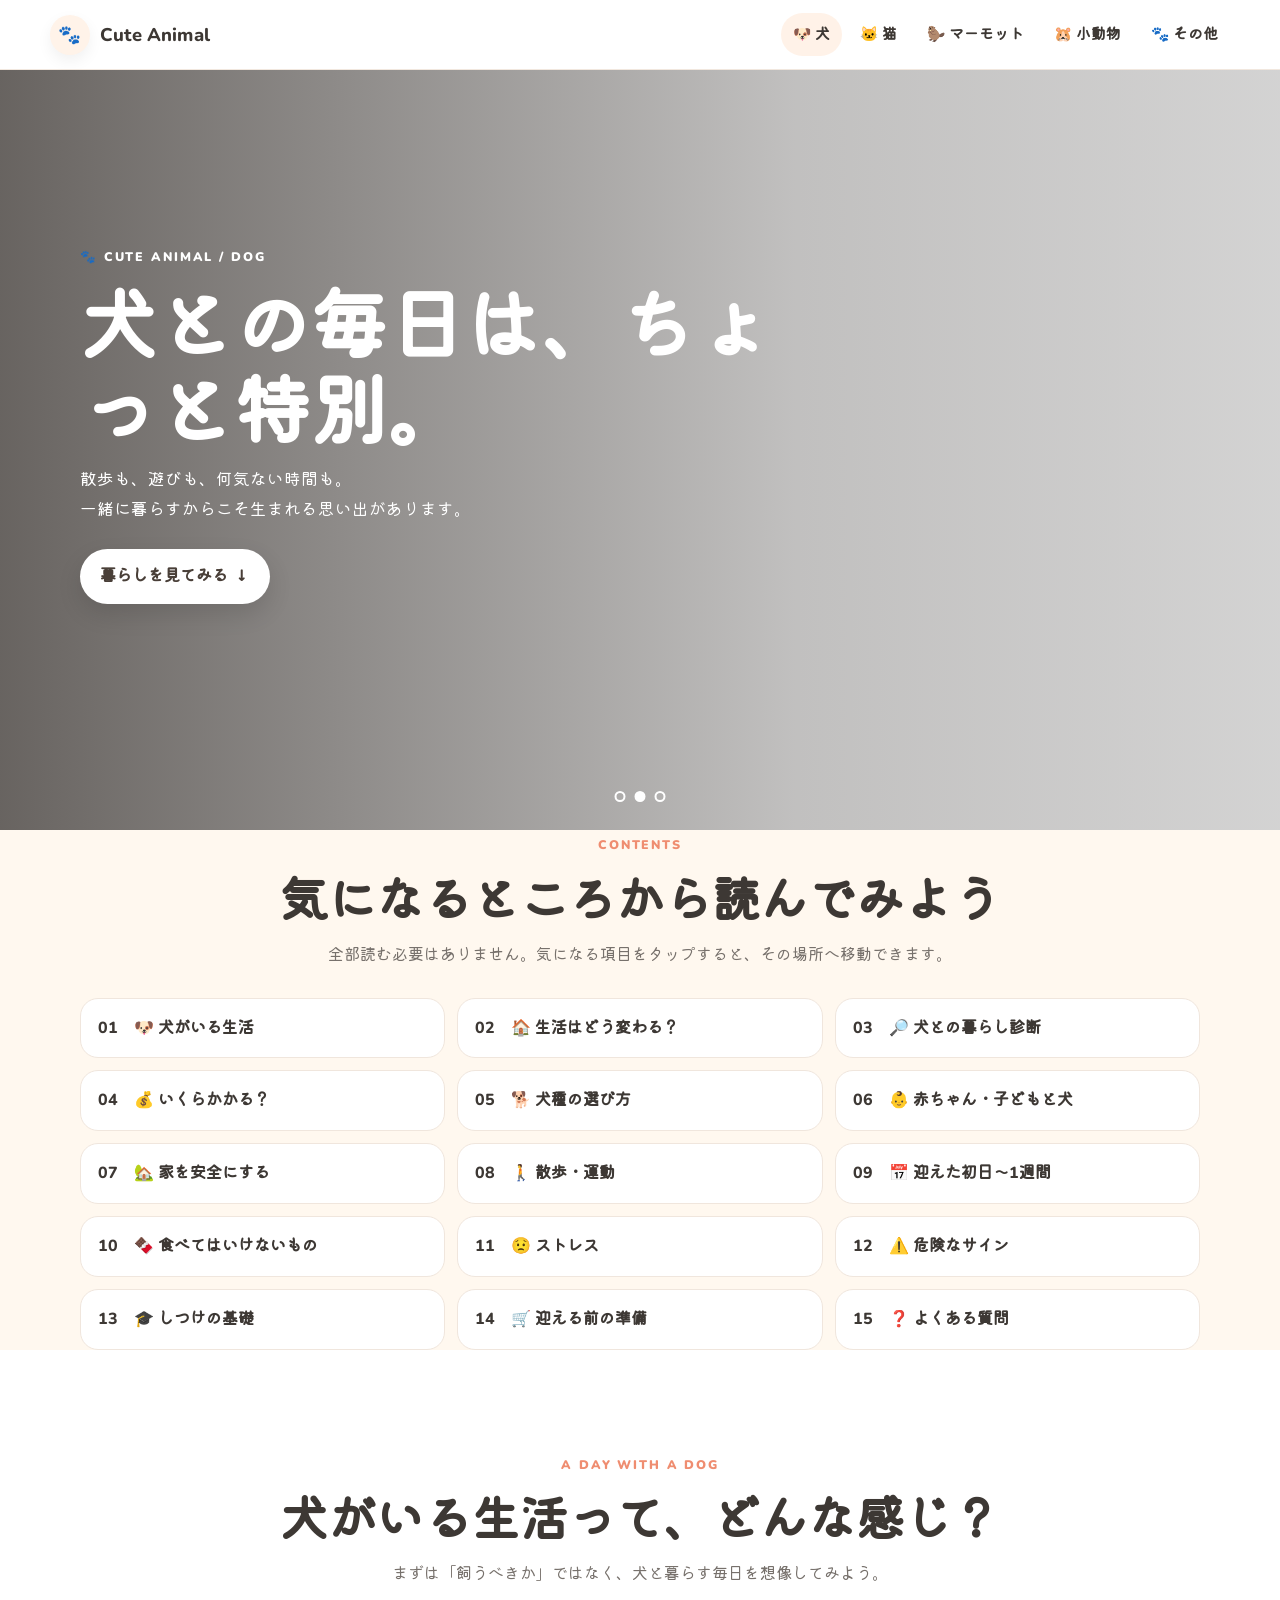
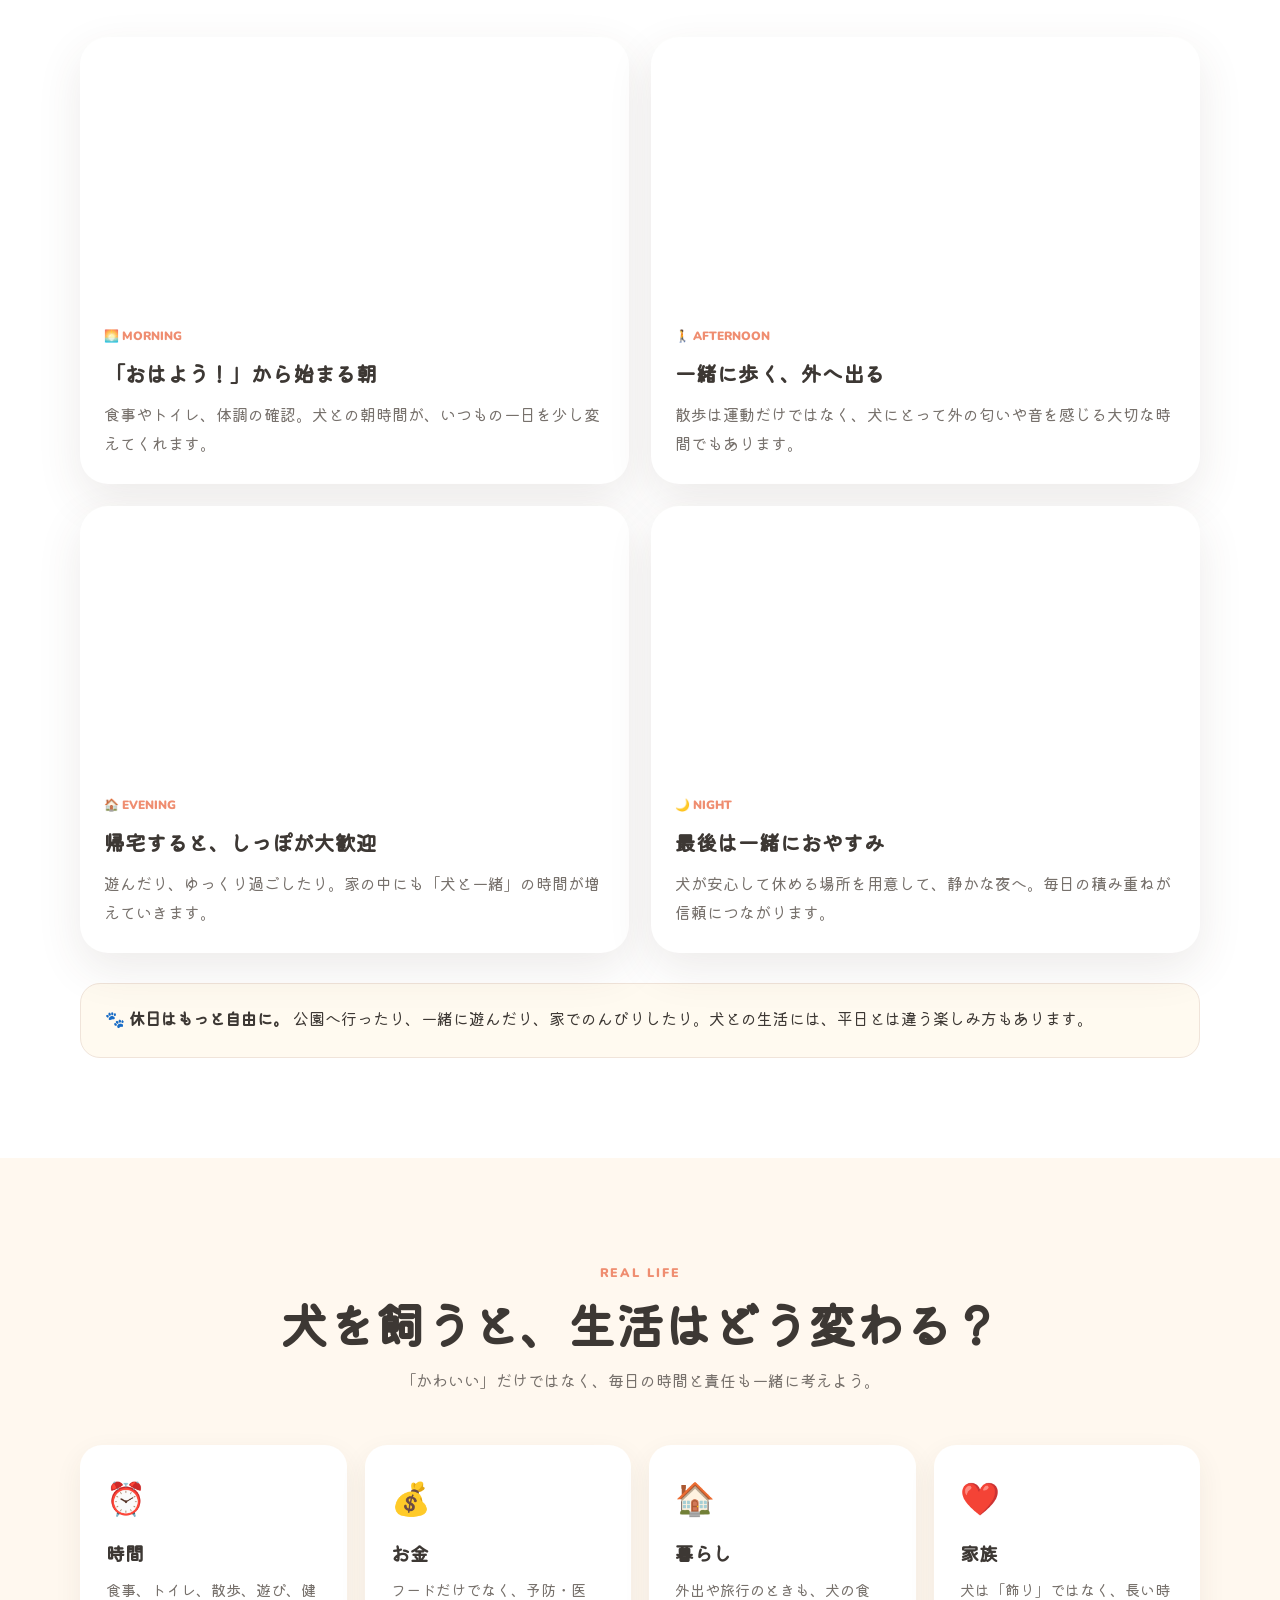
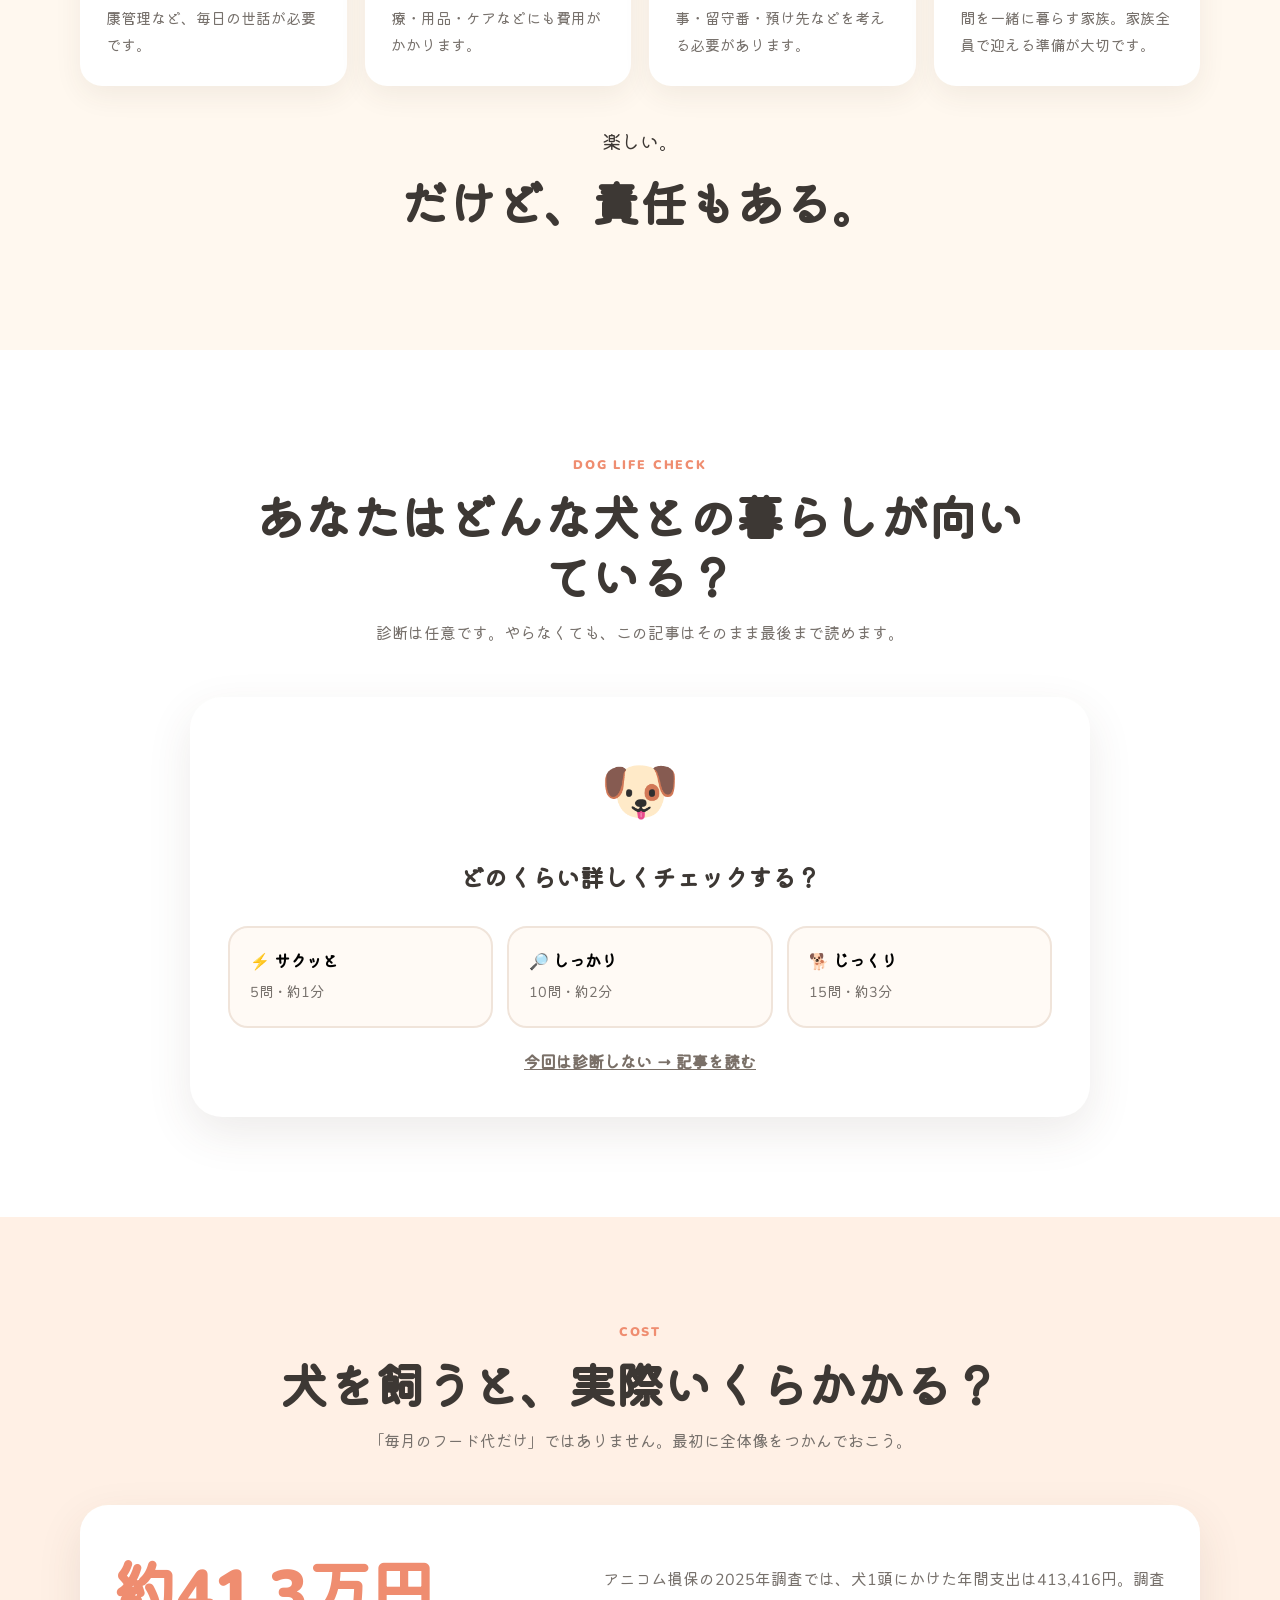
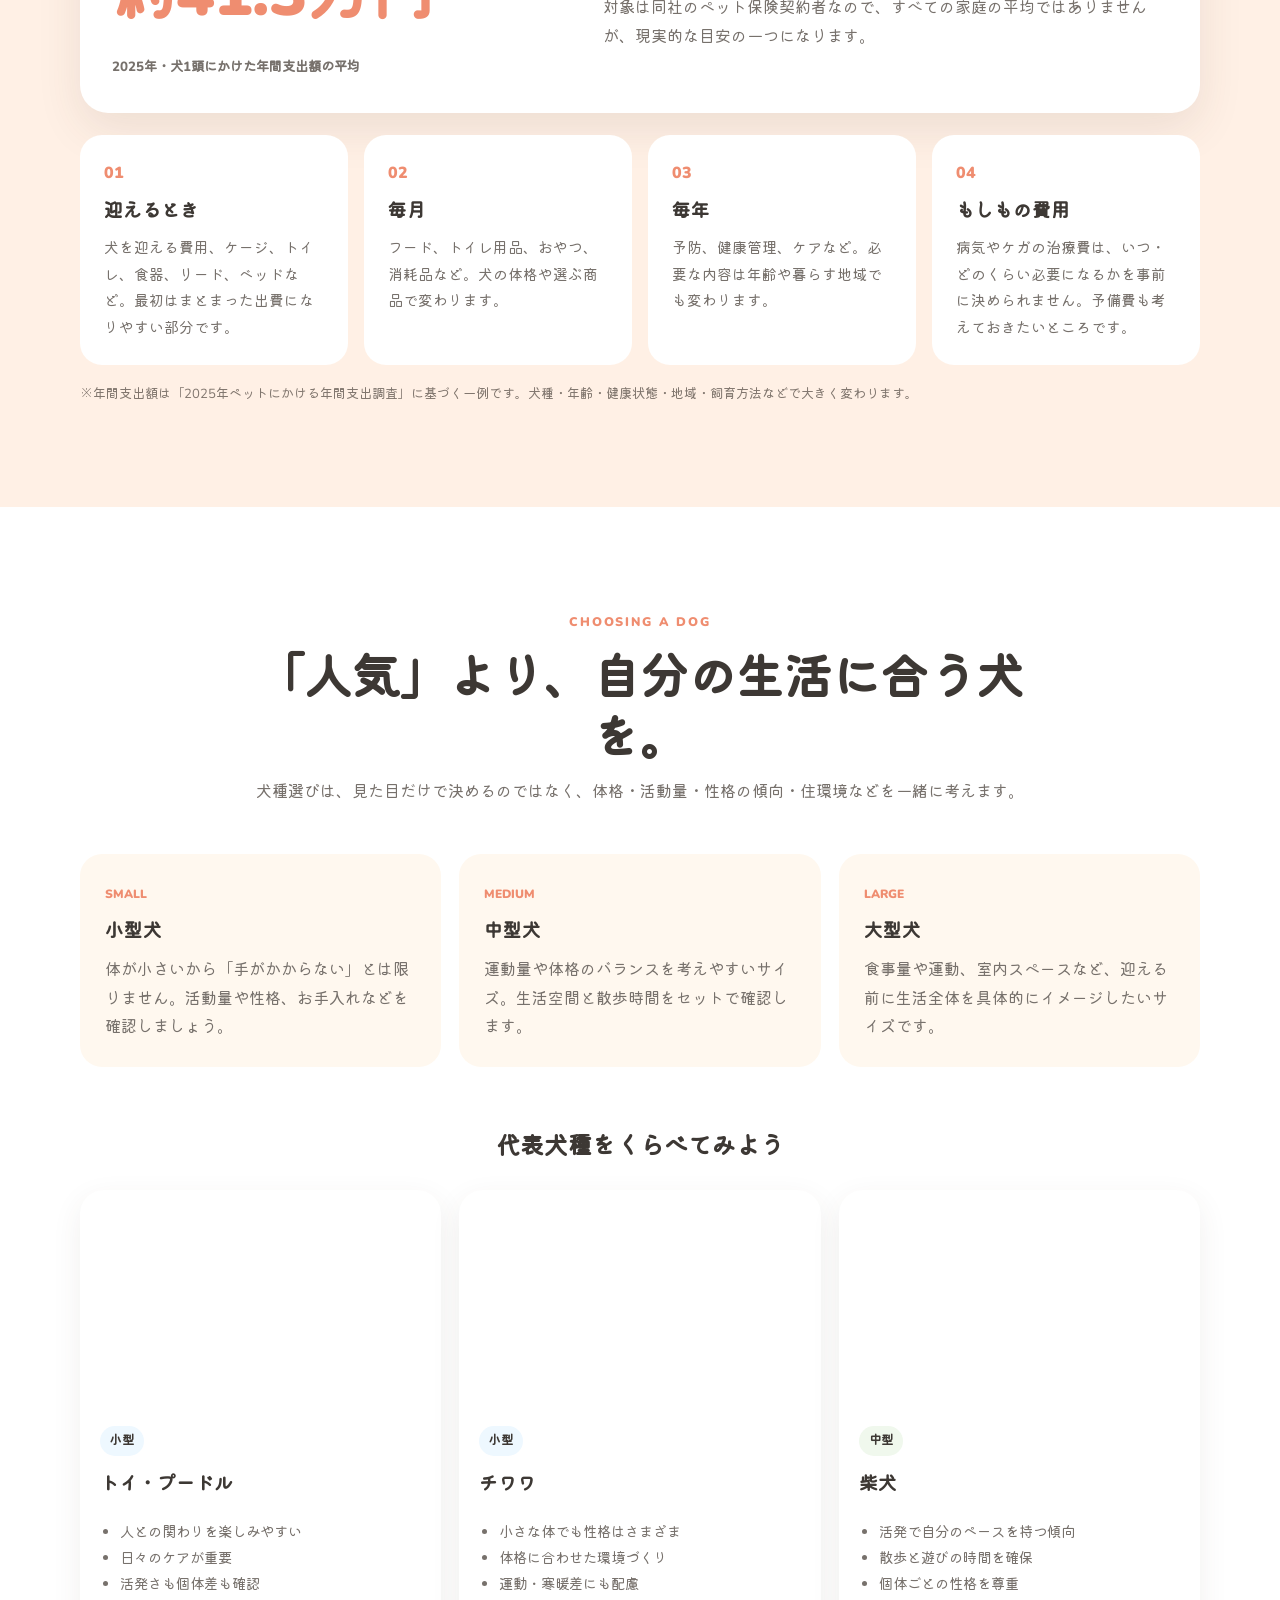
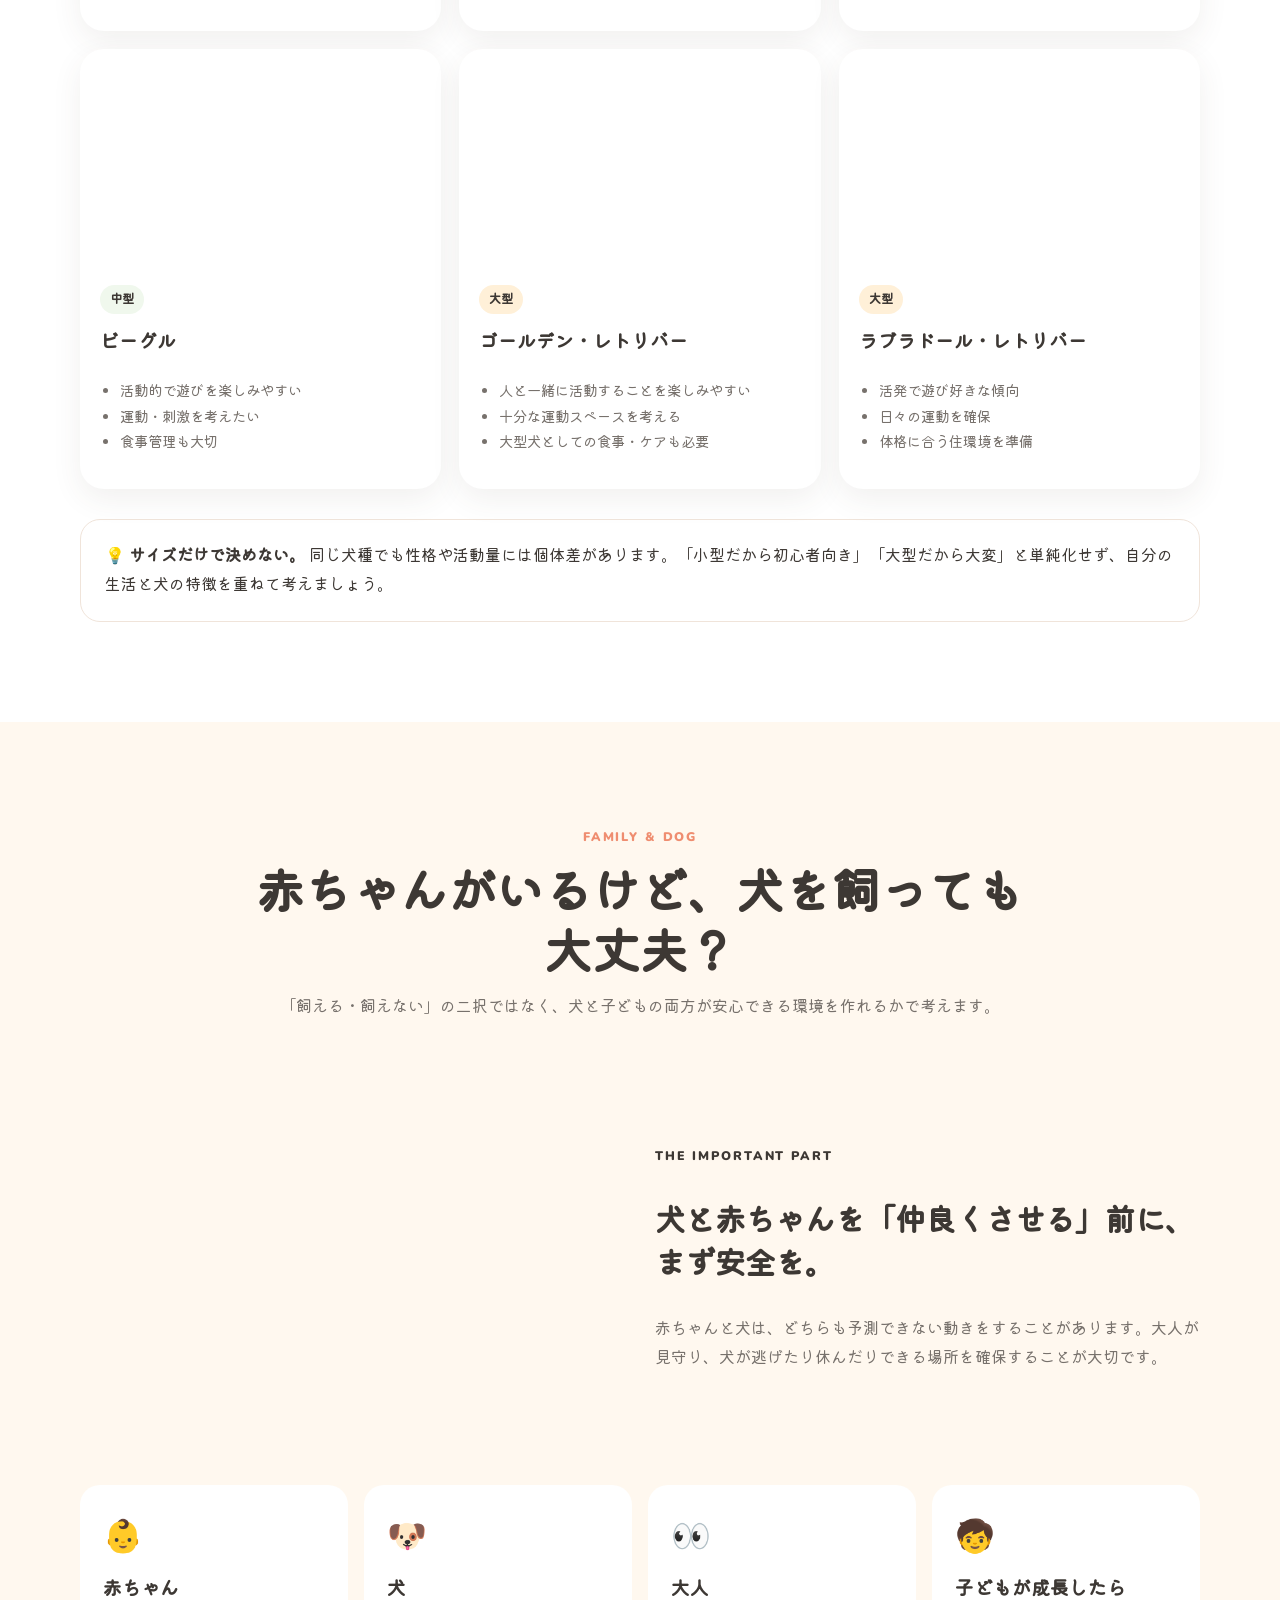
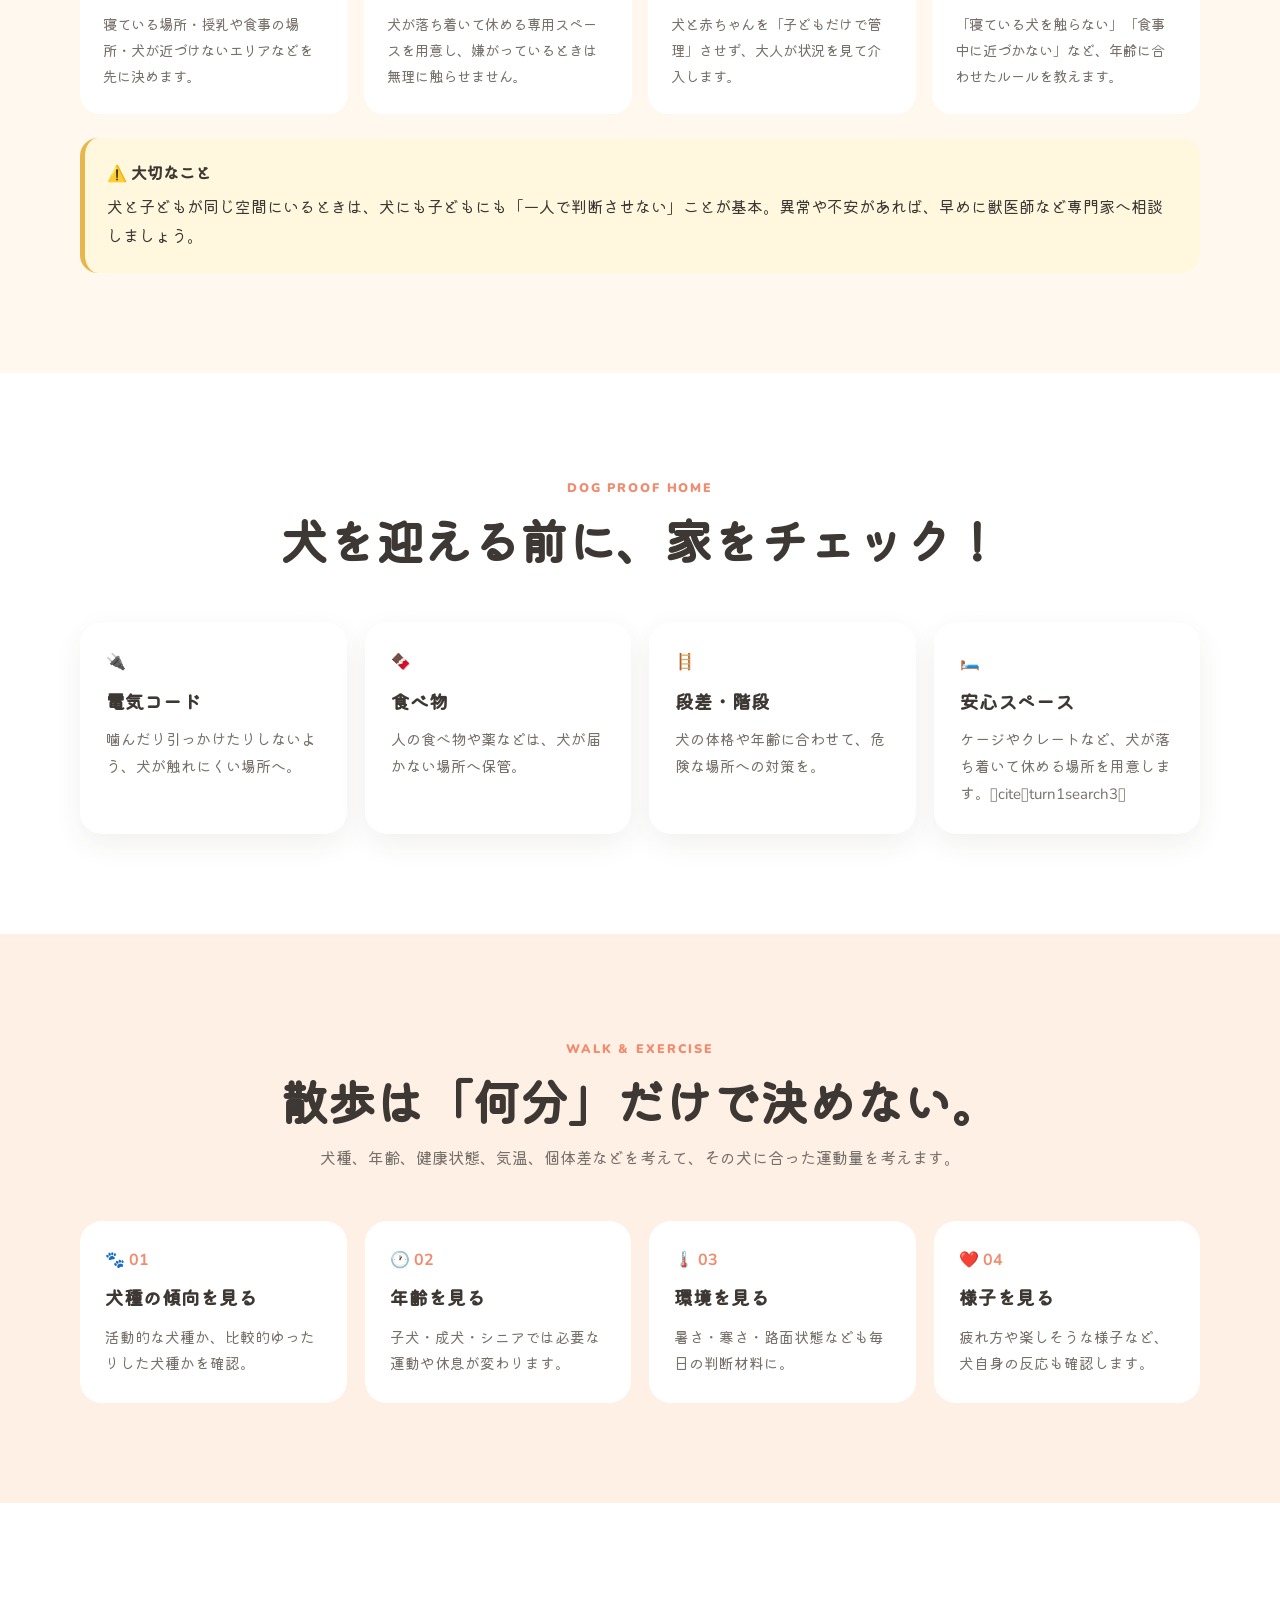
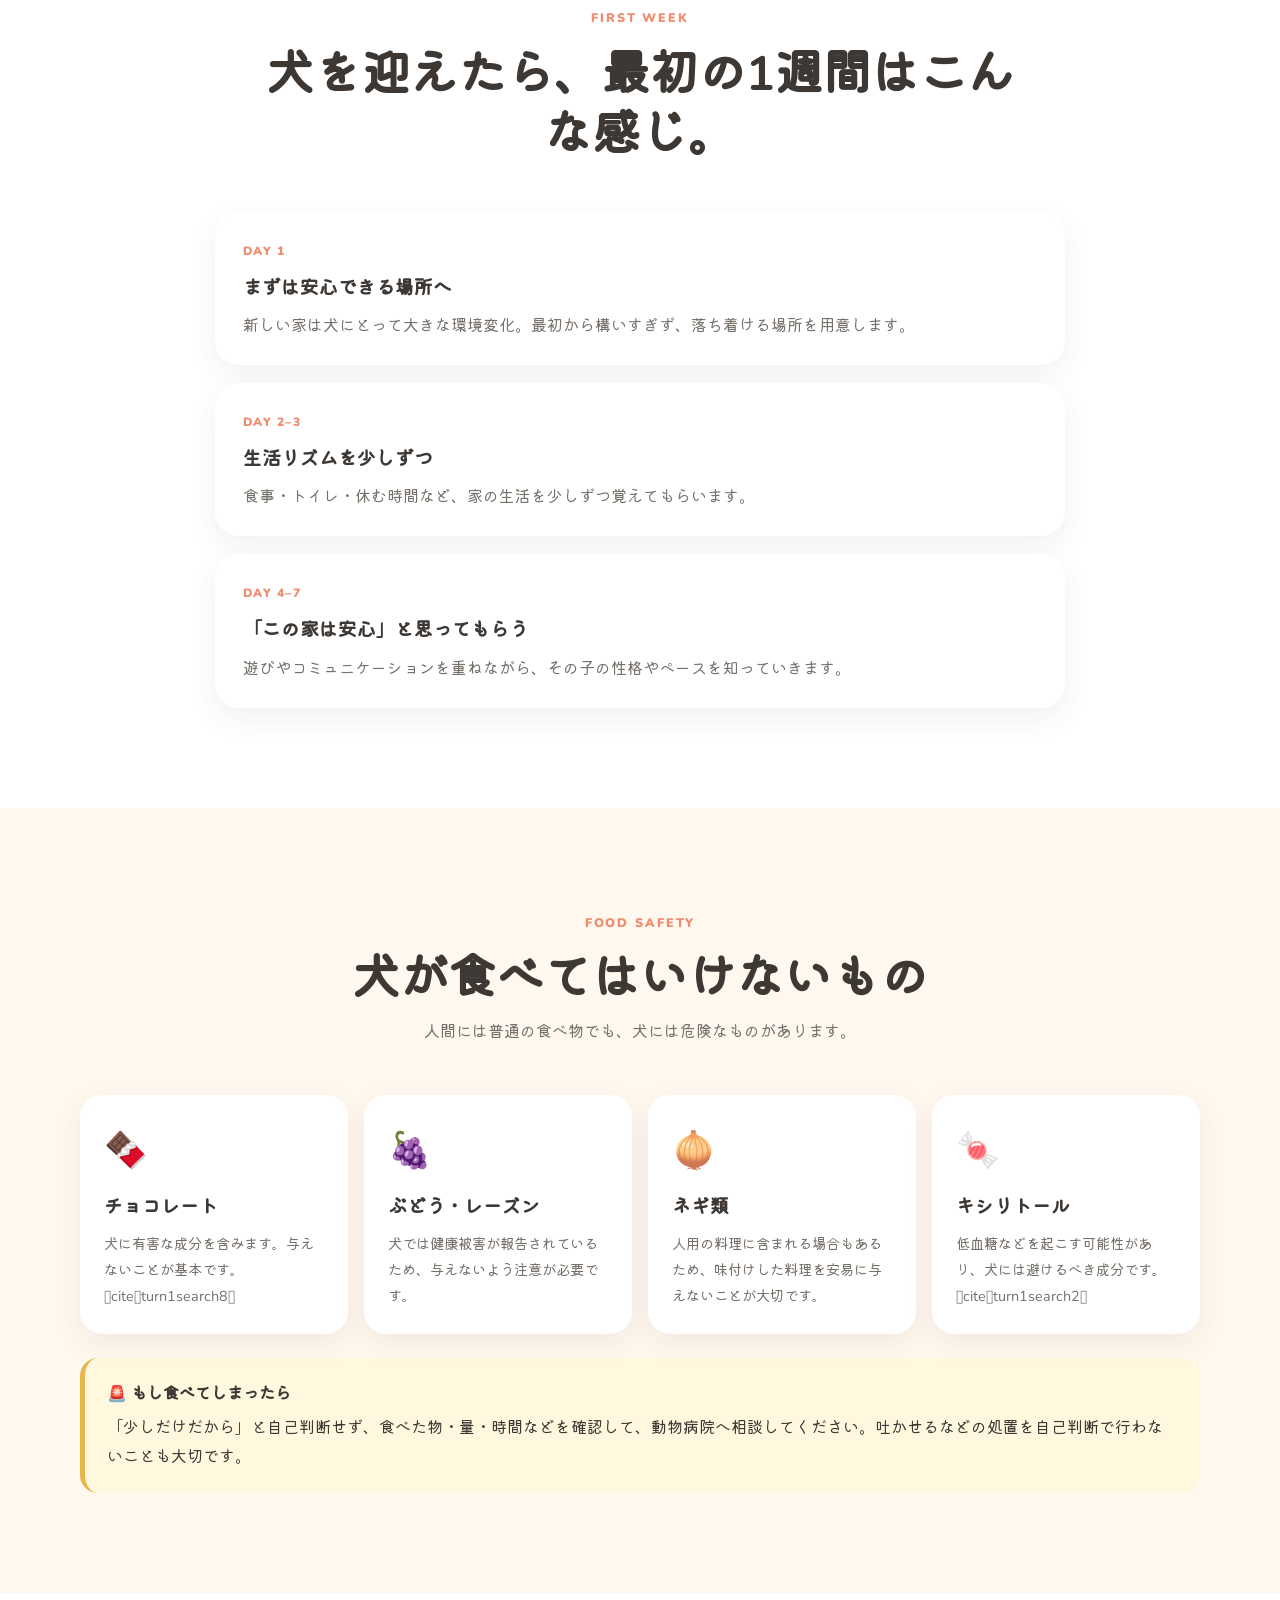
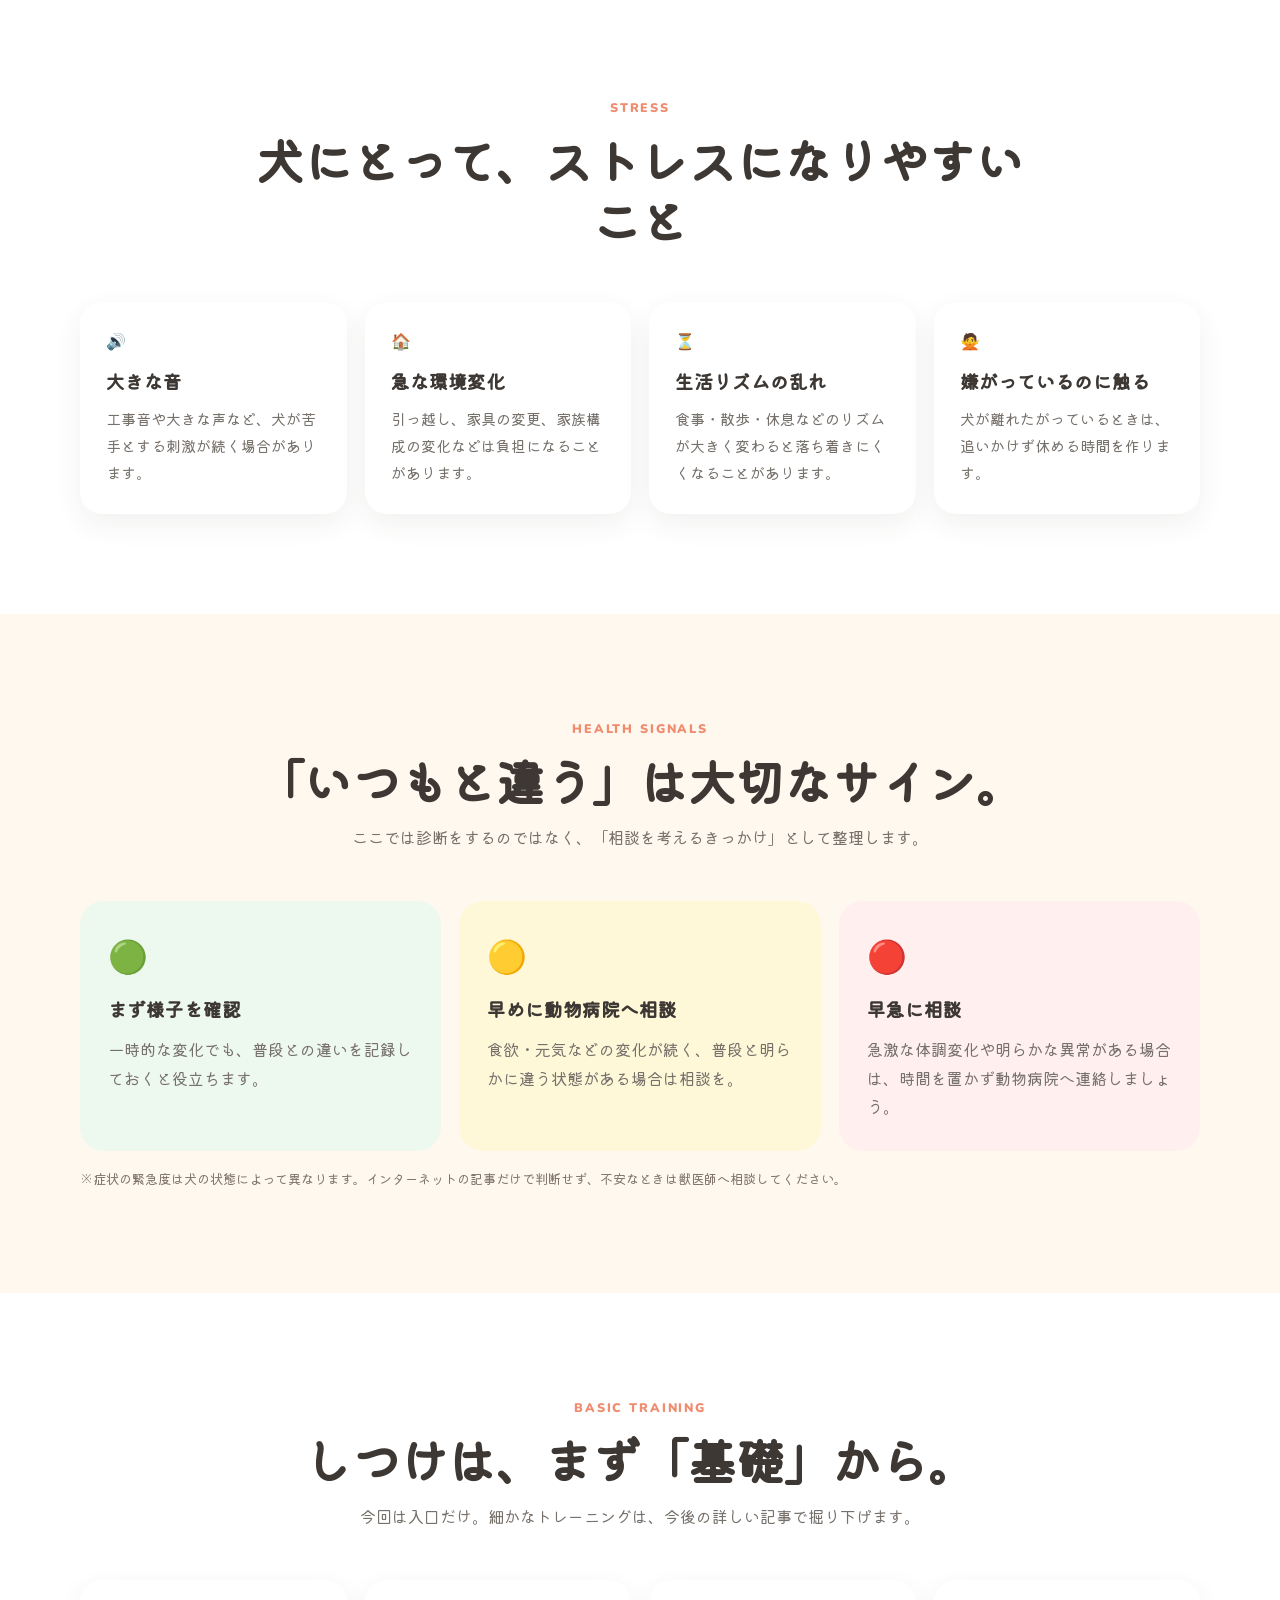
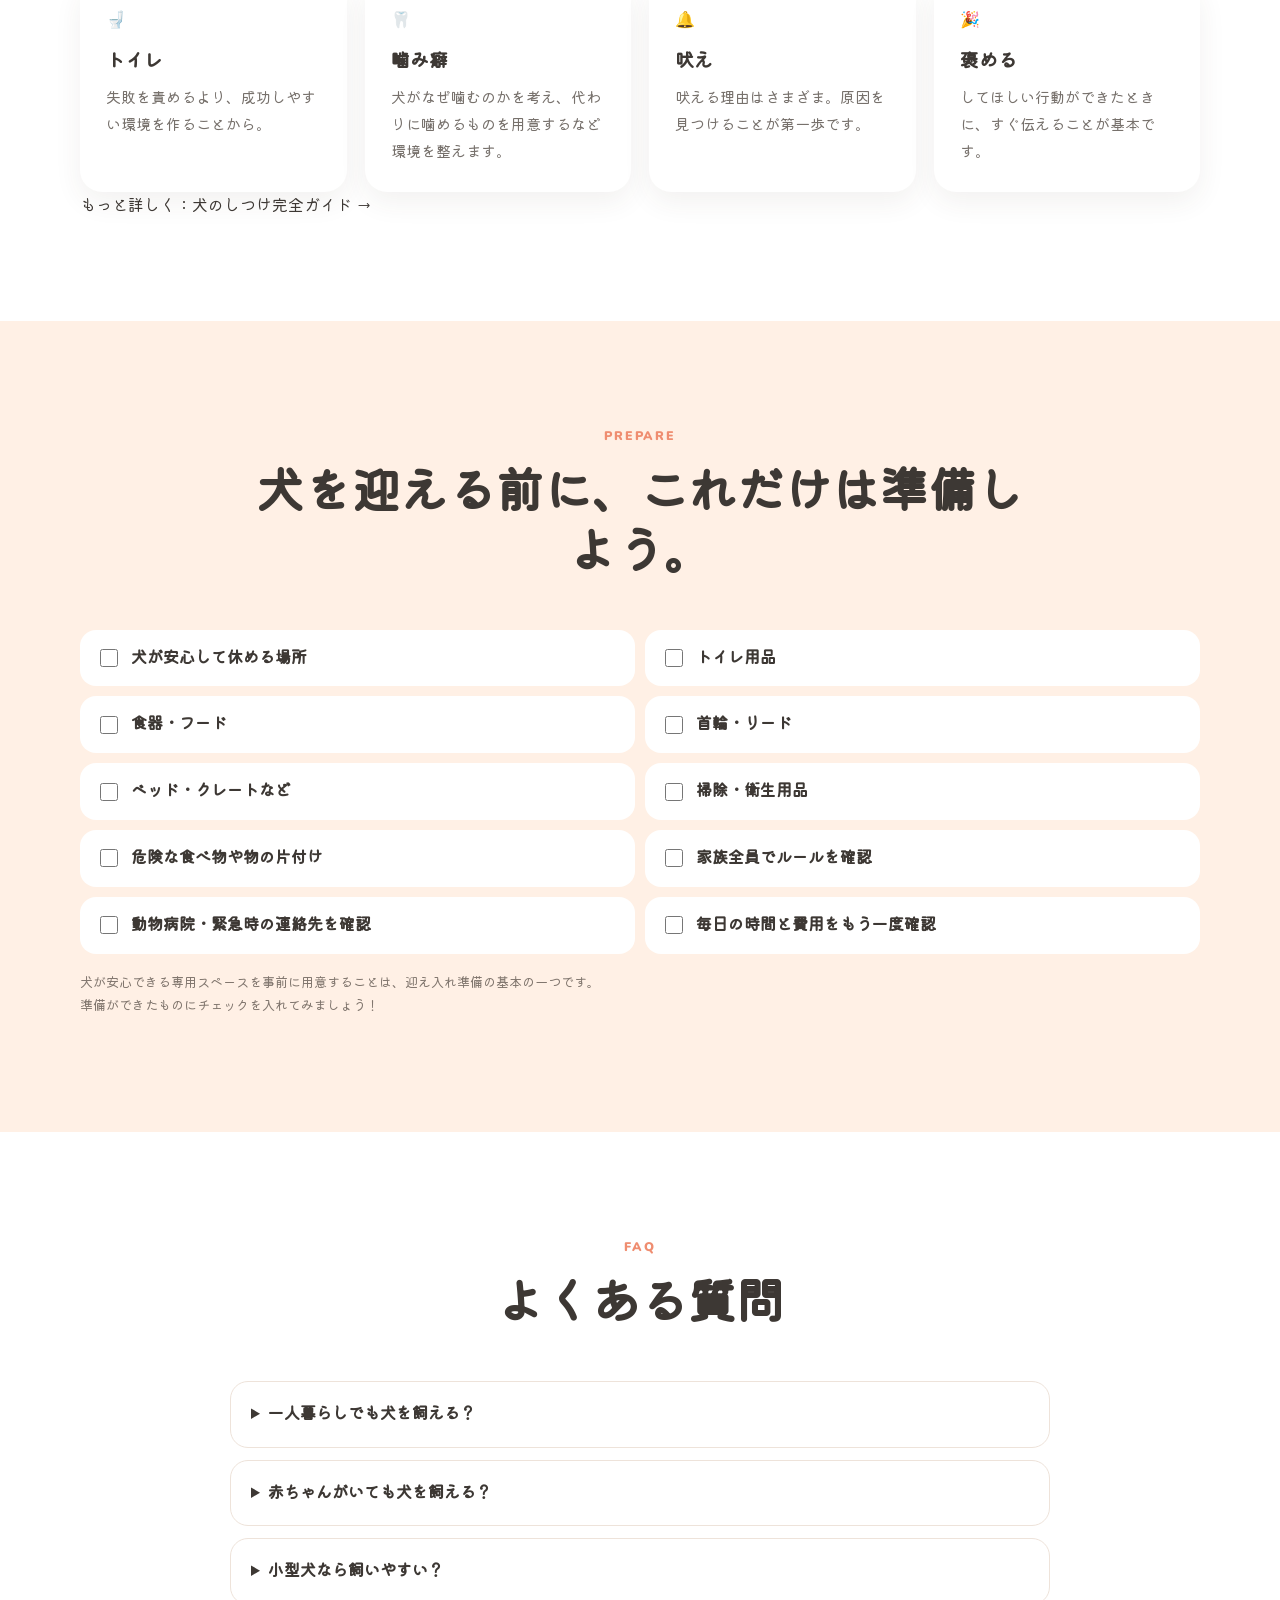
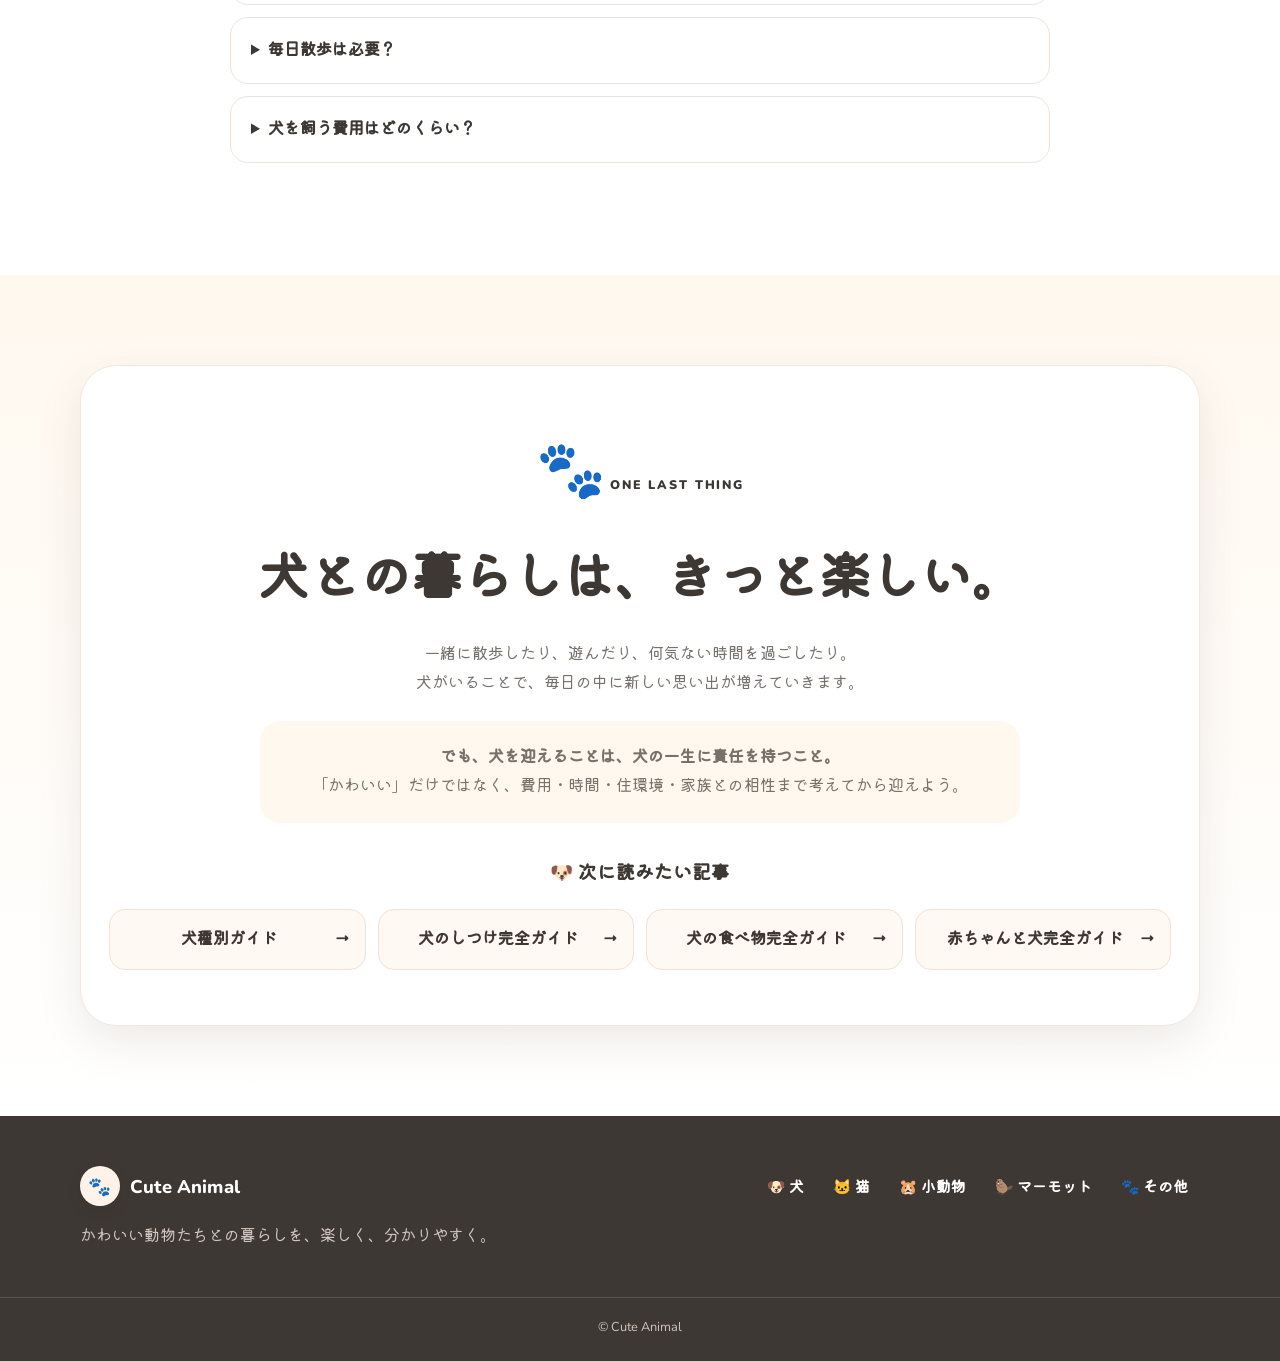
==== commit d75ac33d: "Add files via upload" ====
--- a/index.html
+++ b/index.html
@@ -22,8 +22,8 @@
   <nav class="desktop-nav" aria-label="メインナビゲーション">
     <a class="active" href="#dog">🐶 犬</a>
     <a href="#coming-soon" data-coming="猫">🐱 猫</a>
+    <a href="#coming-soon" data-coming="マーモット">🦫 マーモット</a>
     <a href="#coming-soon" data-coming="小動物">🐹 小動物</a>
-    <a href="#coming-soon" data-coming="マーモット">🦫 マーモット</a>
     <a href="#coming-soon" data-coming="その他">🐾 その他</a>
   </nav>
 
@@ -196,7 +196,7 @@
       </div>
       <div class="cost-hero">
         <div><span class="big-number">約41.3万円</span><small>2025年・犬1頭にかけた年間支出額の平均</small></div>
-        <p>アニコム損保の2025年調査では、犬1頭にかけた年間支出は413,416円。調査対象は同社のペット保険契約者なので、すべての家庭の平均ではありませんが、現実的な目安の一つになります。citeturn2search4</p>
+        <p>アニコム損保の2025年調査では、犬1頭にかけた年間支出は413,416円。調査対象は同社のペット保険契約者なので、すべての家庭の平均ではありませんが、現実的な目安の一つになります。</p>
       </div>
       <div class="cost-grid">
         <article><span>01</span><h3>迎えるとき</h3><p>犬を迎える費用、ケージ、トイレ、食器、リード、ベッドなど。最初はまとまった出費になりやすい部分です。</p></article>
@@ -204,7 +204,7 @@
         <article><span>03</span><h3>毎年</h3><p>予防、健康管理、ケアなど。必要な内容は年齢や暮らす地域でも変わります。</p></article>
         <article><span>04</span><h3>もしもの費用</h3><p>病気やケガの治療費は、いつ・どのくらい必要になるかを事前に決められません。予備費も考えておきたいところです。</p></article>
       </div>
-      <div class="note">※年間支出額は「2025年ペットにかける年間支出調査」に基づく一例です。犬種・年齢・健康状態・地域・飼育方法などで大きく変わります。citeturn2search4</div>
+      <div class="note">※年間支出額は「2025年ペットにかける年間支出調査」に基づく一例です。犬種・年齢・健康状態・地域・飼育方法などで大きく変わります。</div>
     </div>
   </section>
 
@@ -426,7 +426,7 @@
       <details><summary>赤ちゃんがいても犬を飼える？</summary><p>「赤ちゃんがいる＝絶対に飼えない」ではありません。ただし、犬と赤ちゃんの安全を大人が管理できる環境づくりが重要です。</p></details>
       <details><summary>小型犬なら飼いやすい？</summary><p>小さいから必ず飼いやすいとは限りません。活動量、性格、お手入れ、健康面、住環境なども見て選びましょう。</p></details>
       <details><summary>毎日散歩は必要？</summary><p>散歩や運動の必要量は犬種・年齢・健康状態などで変わります。時間だけでなく、その犬の状態を見て考えることが大切です。</p></details>
-      <details><summary>犬を飼う費用はどのくらい？</summary><p>2025年のアニコム損保調査では、犬1頭あたりの年間支出は413,416円でした。ただし調査対象や費用の内訳があるため、家庭ごとの実際の支出は大きく異なります。citeturn2search4</p></details>
+      <details><summary>犬を飼う費用はどのくらい？</summary><p>2025年のアニコム損保調査では、犬1頭あたりの年間支出は413,416円でした。ただし調査対象や費用の内訳があるため、家庭ごとの実際の支出は大きく異なります。</p></details>
     </div>
   </section>
 
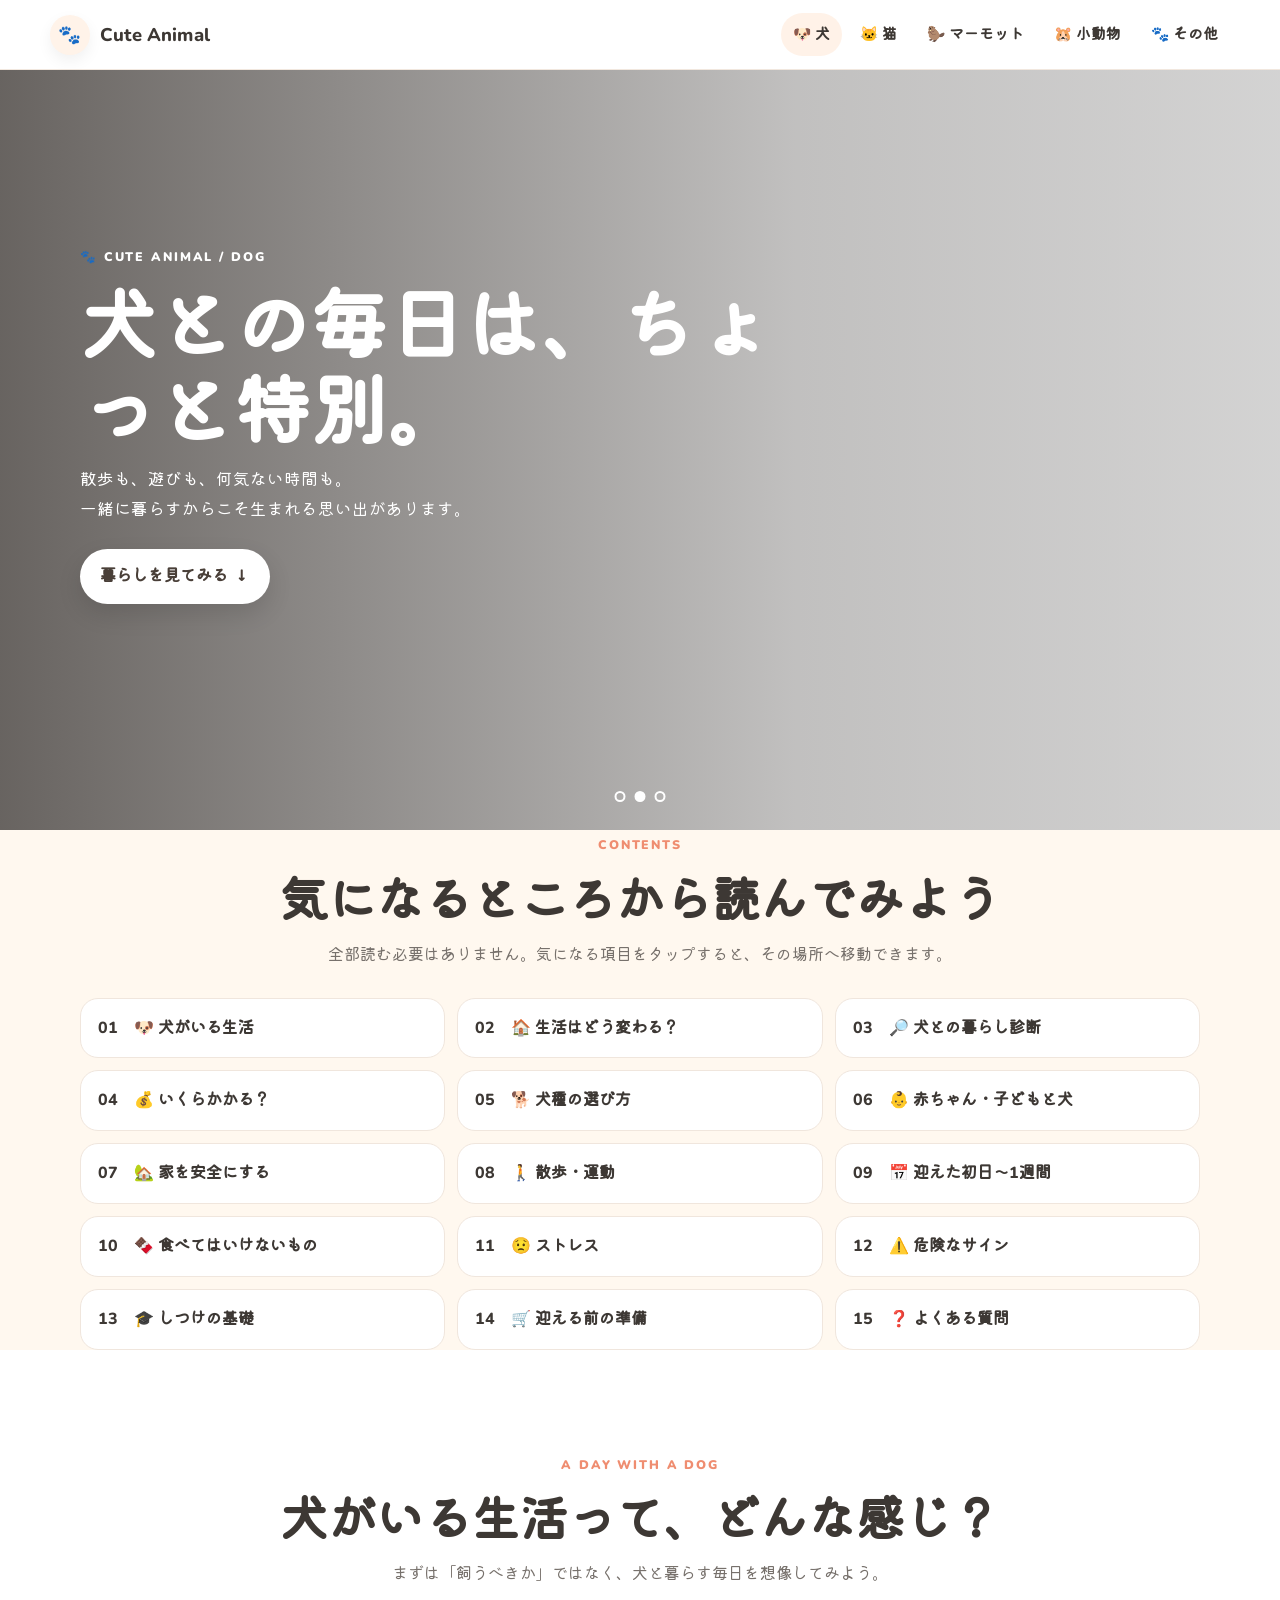
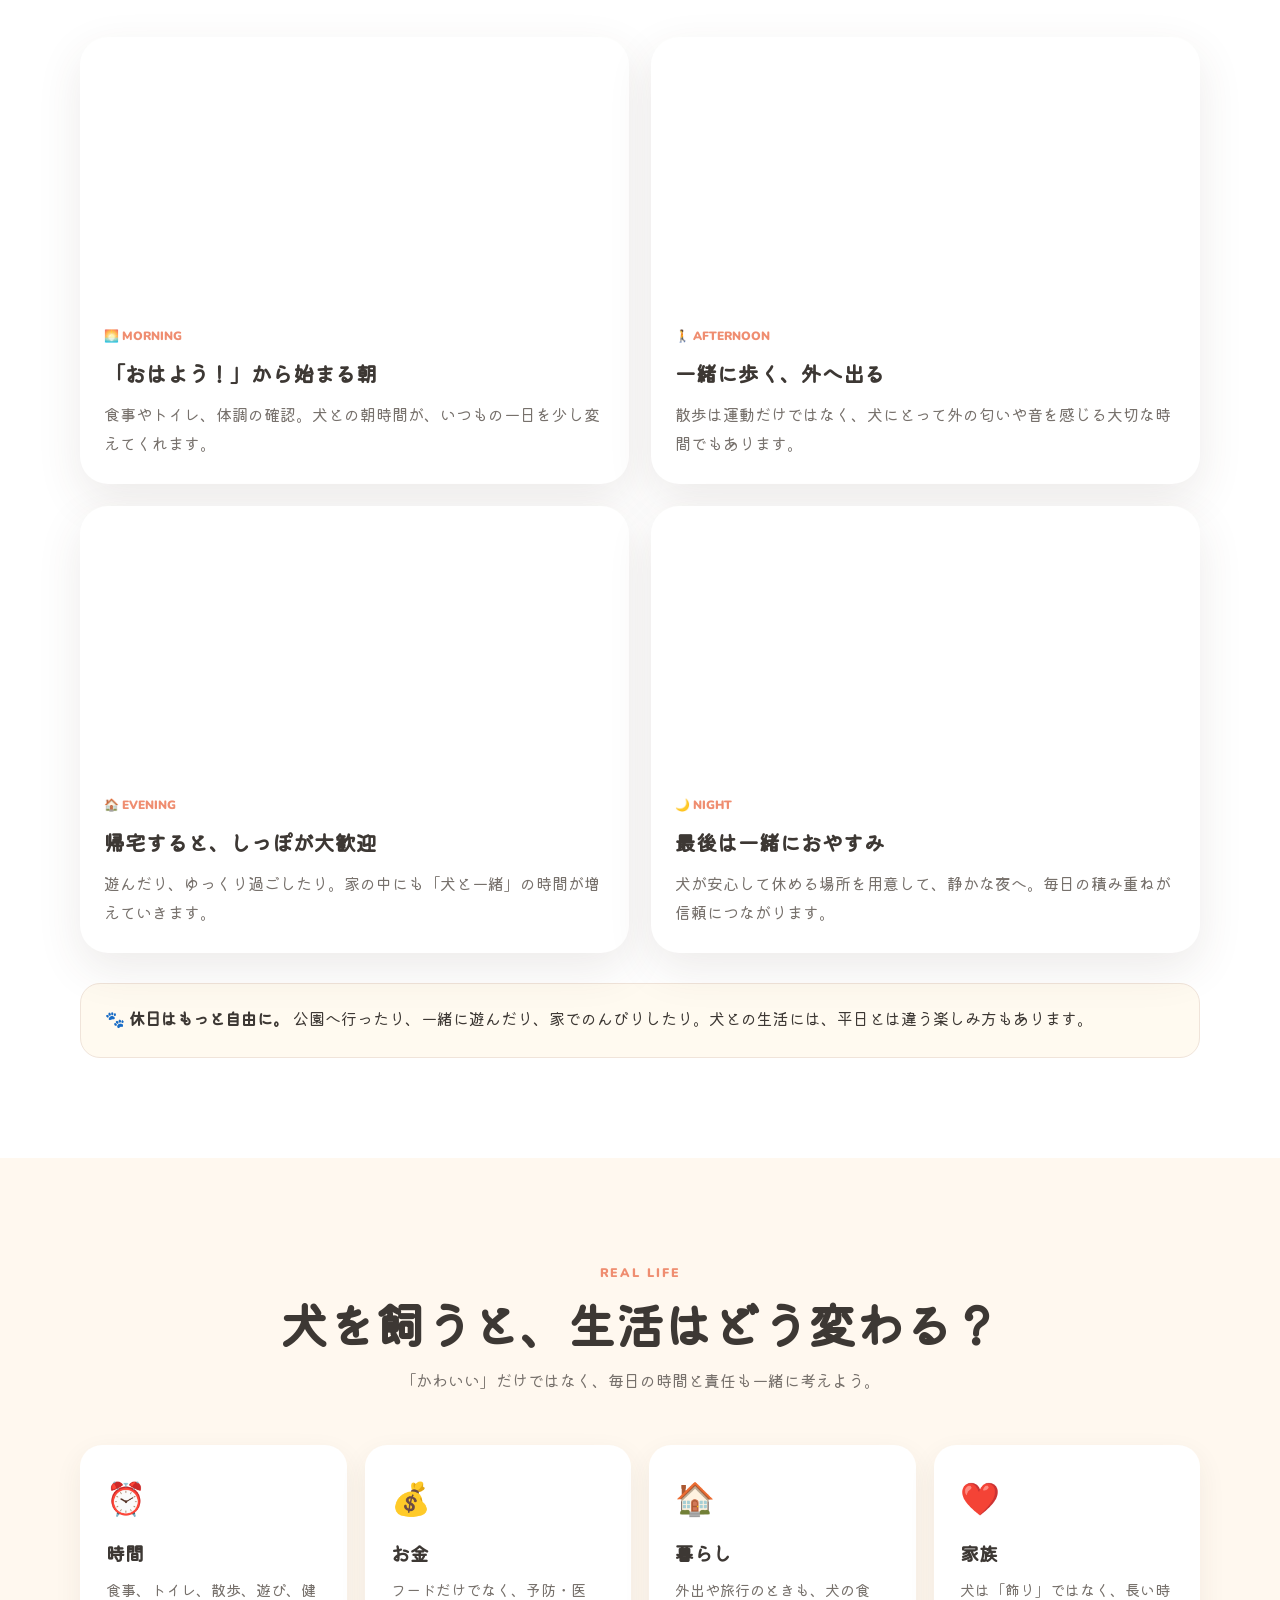
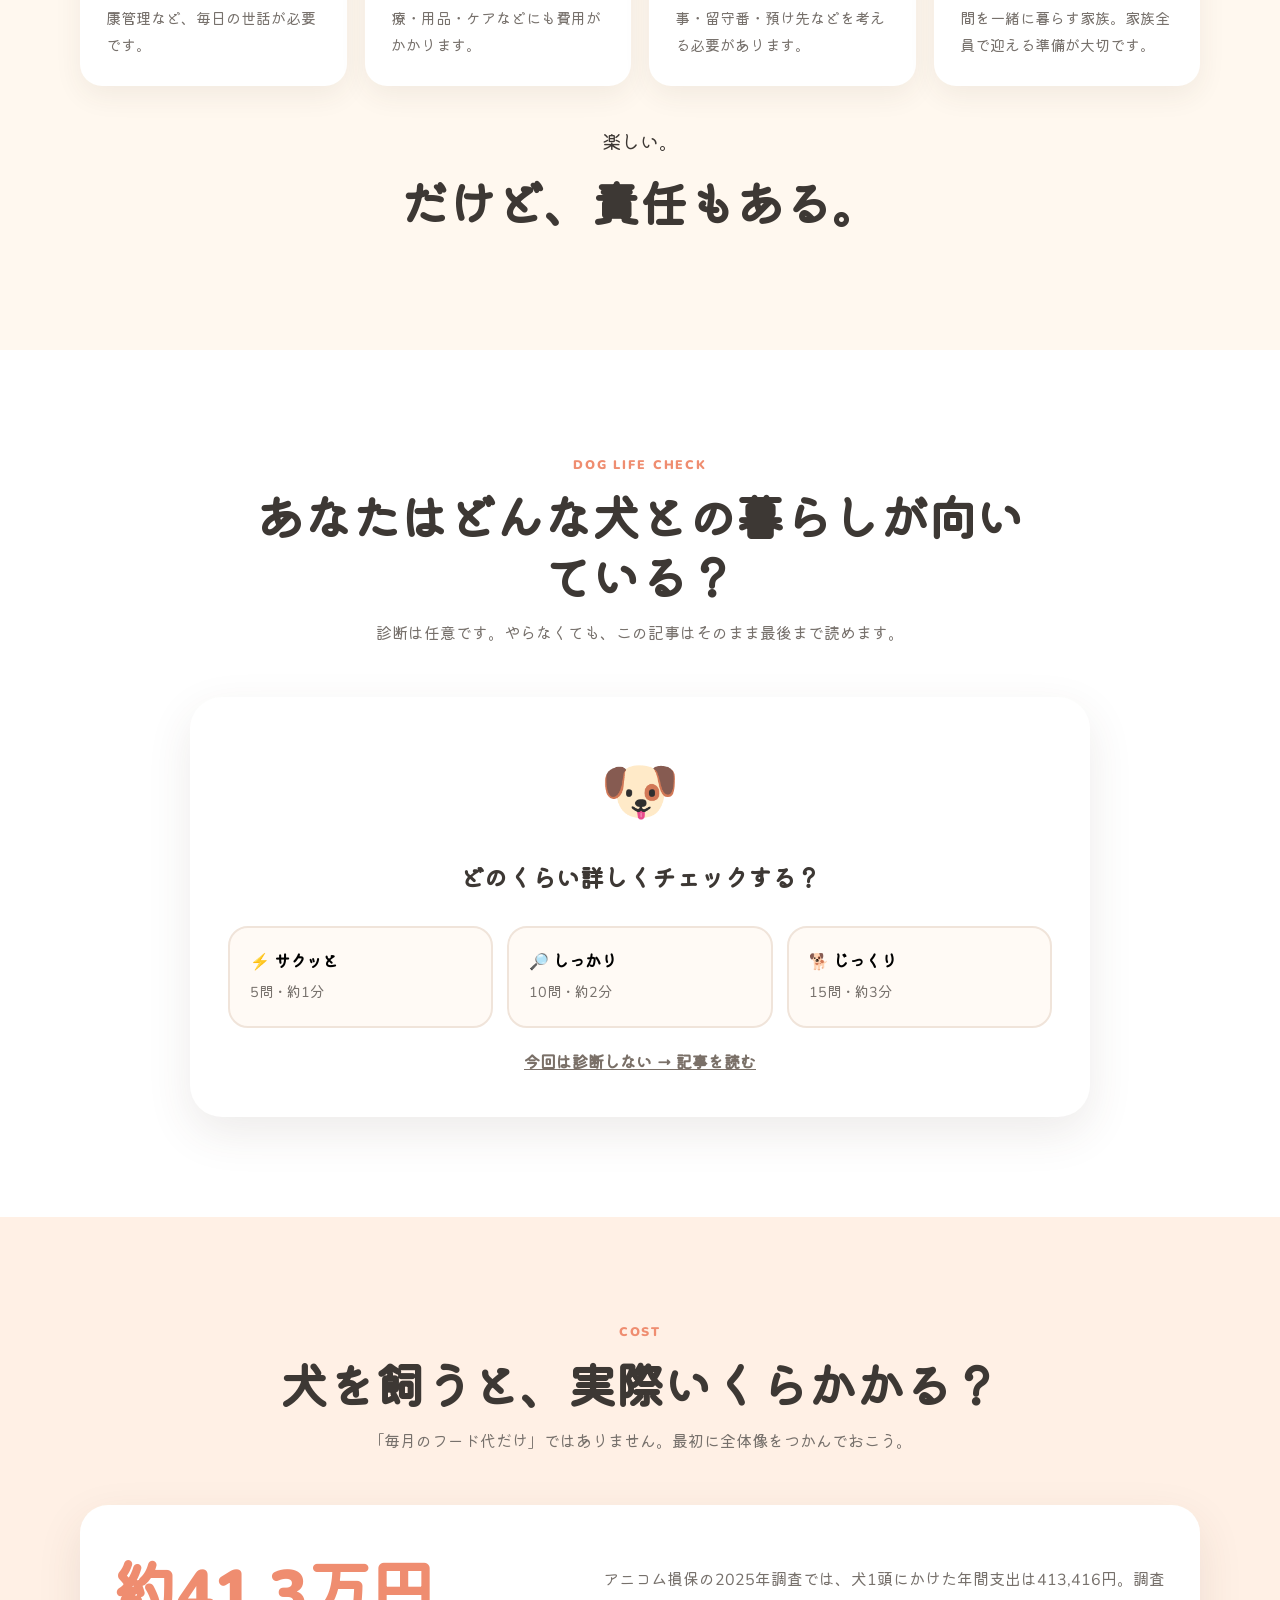
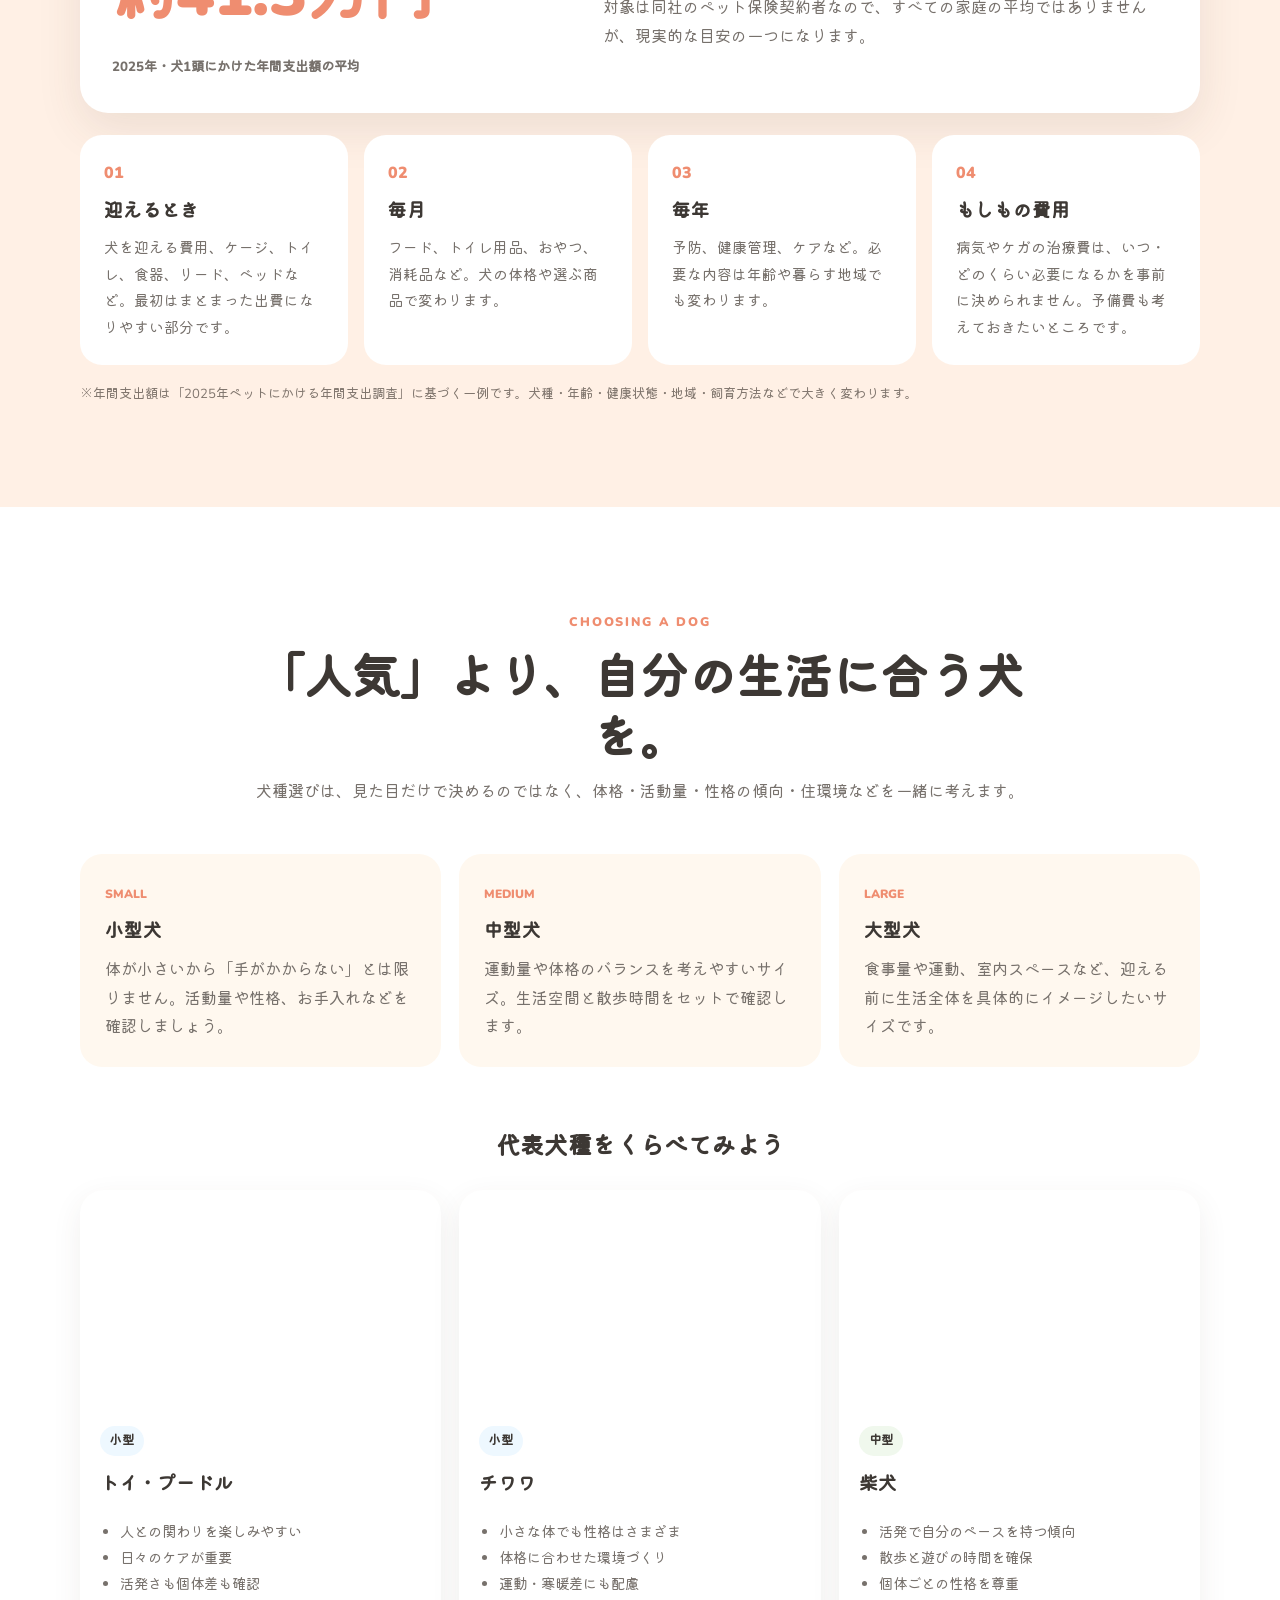
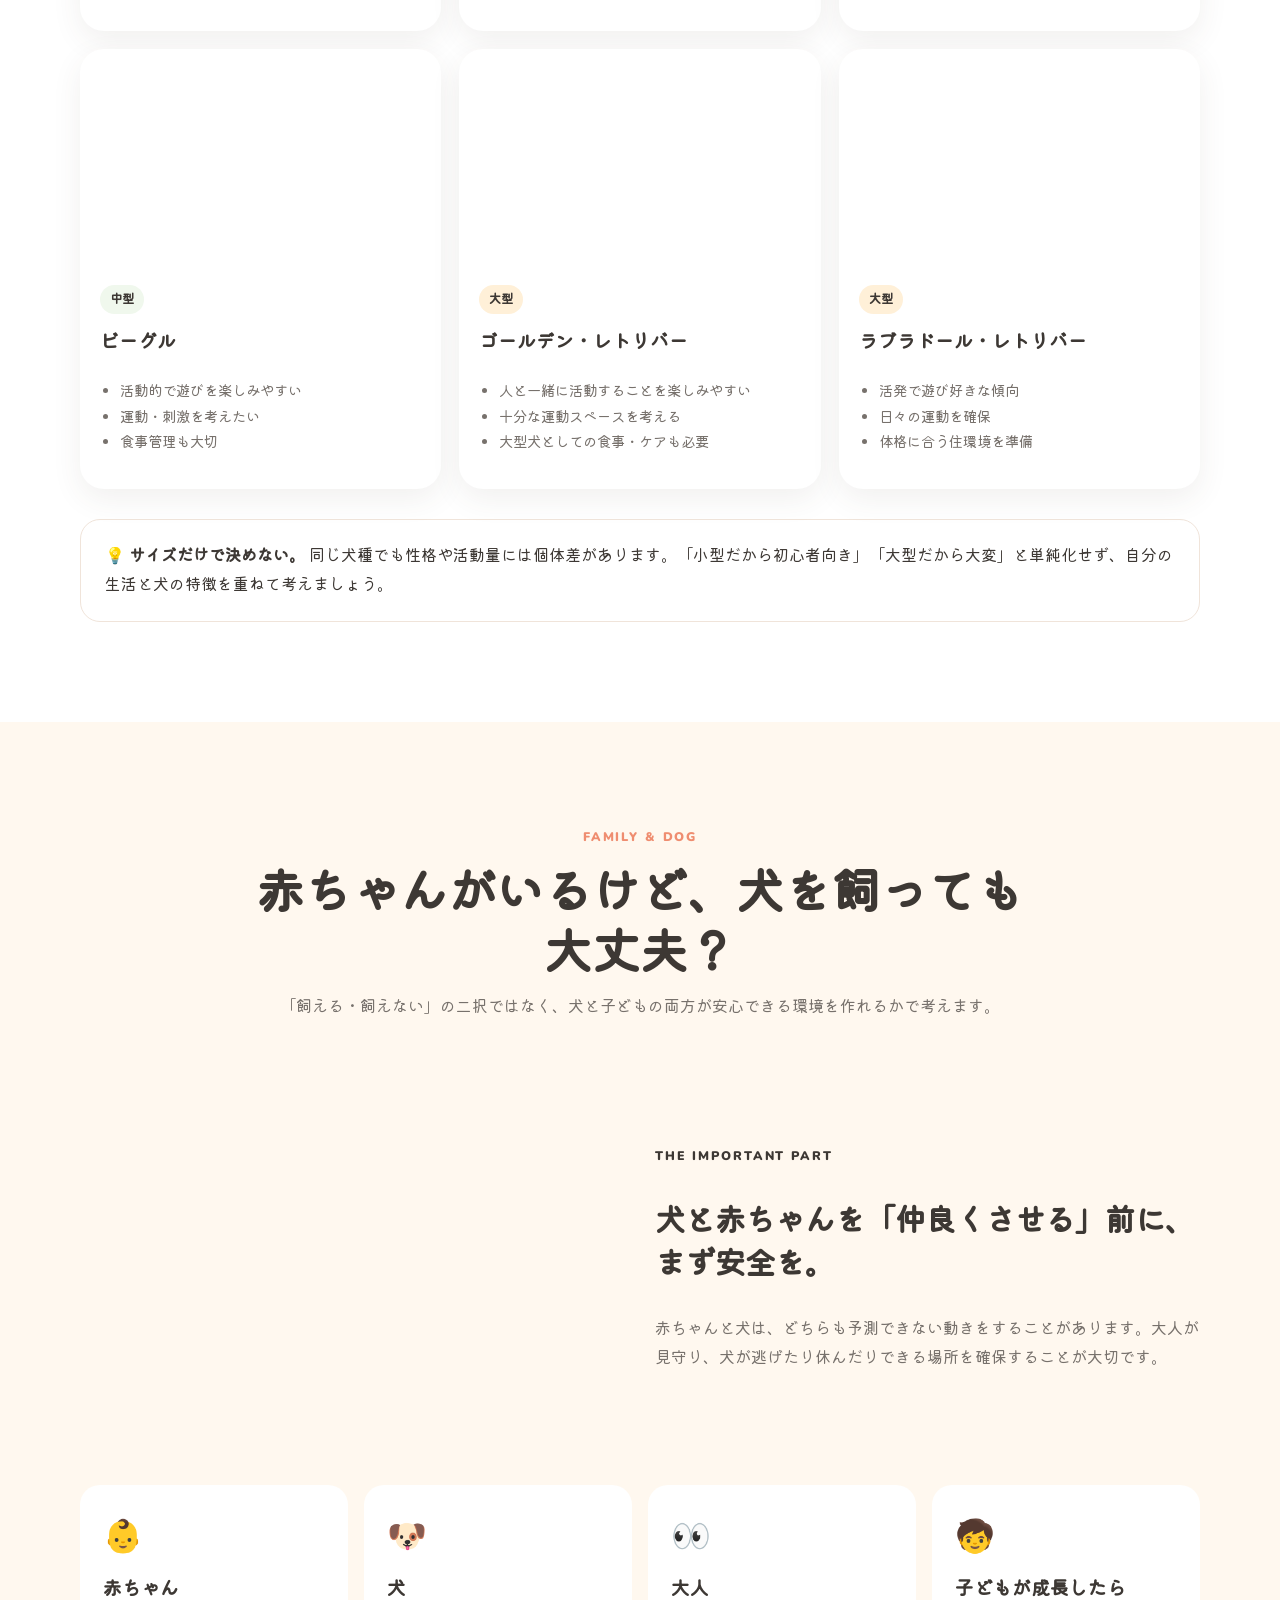
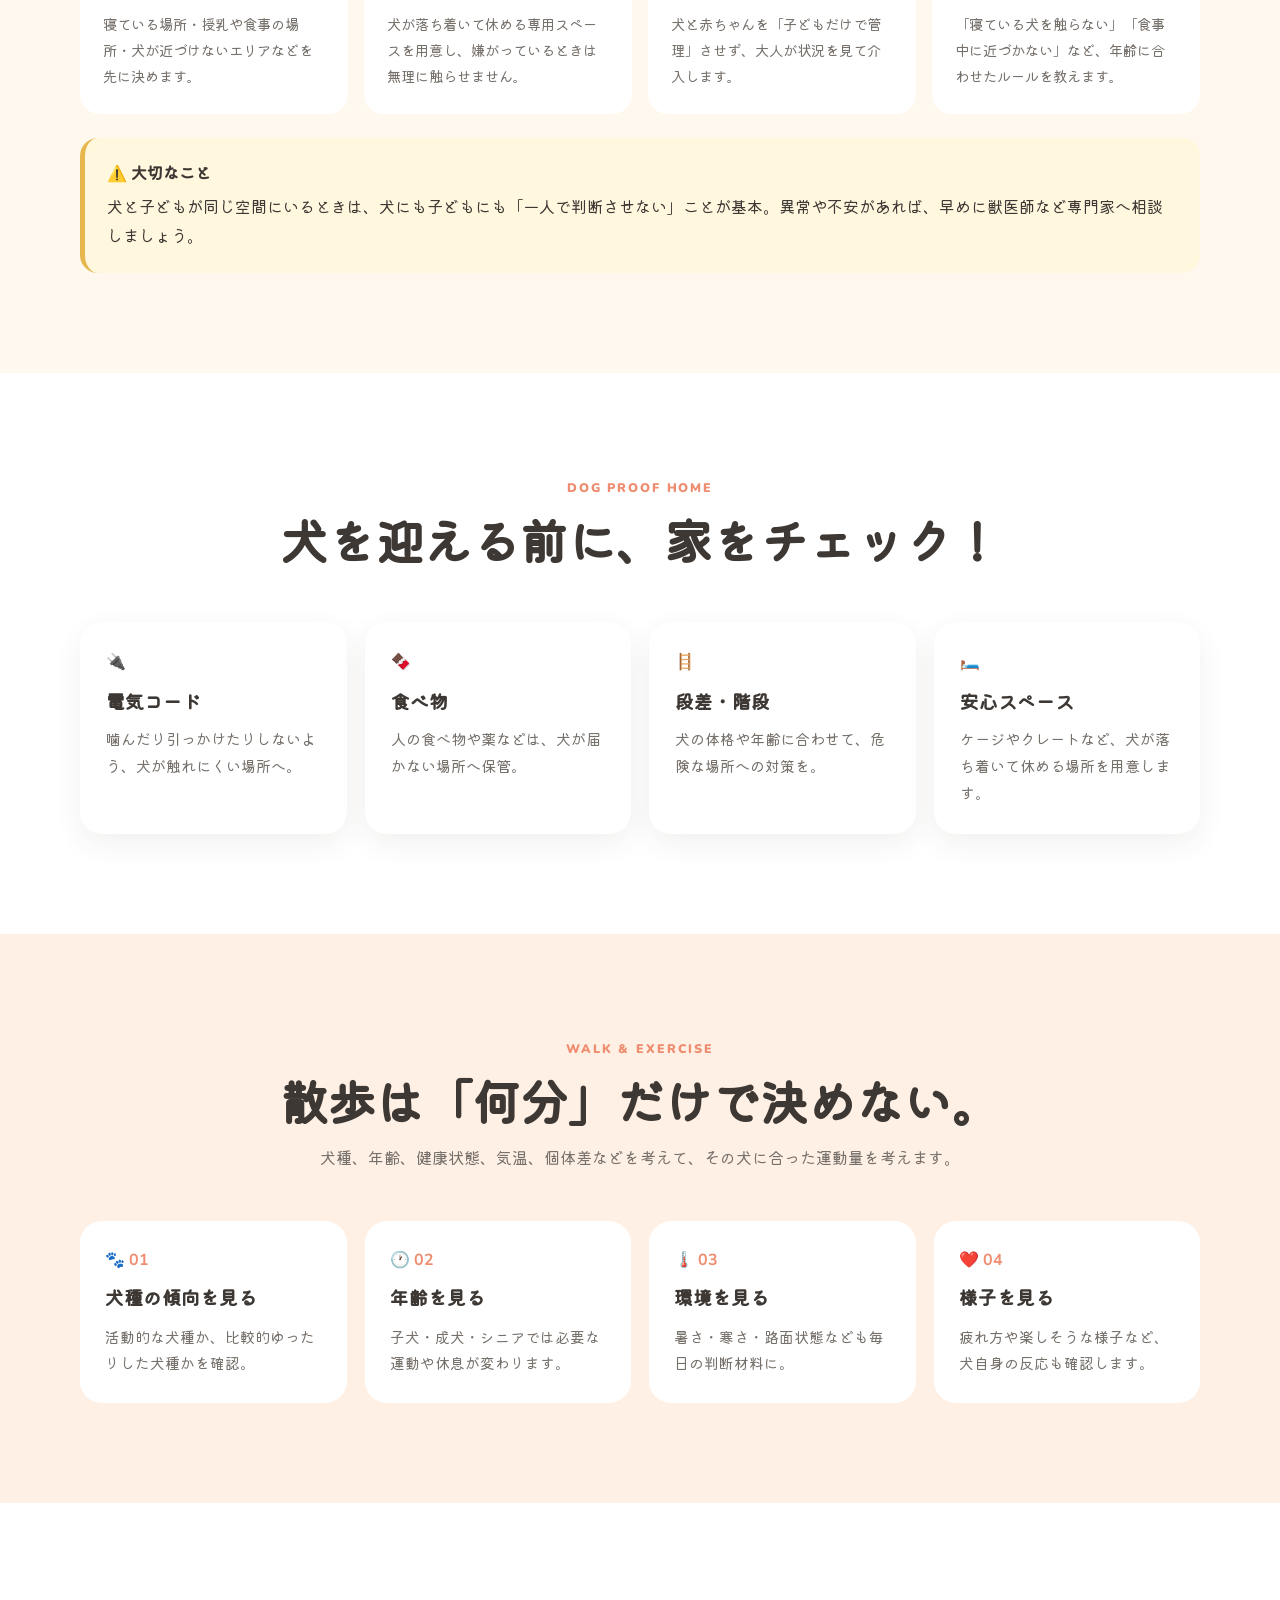
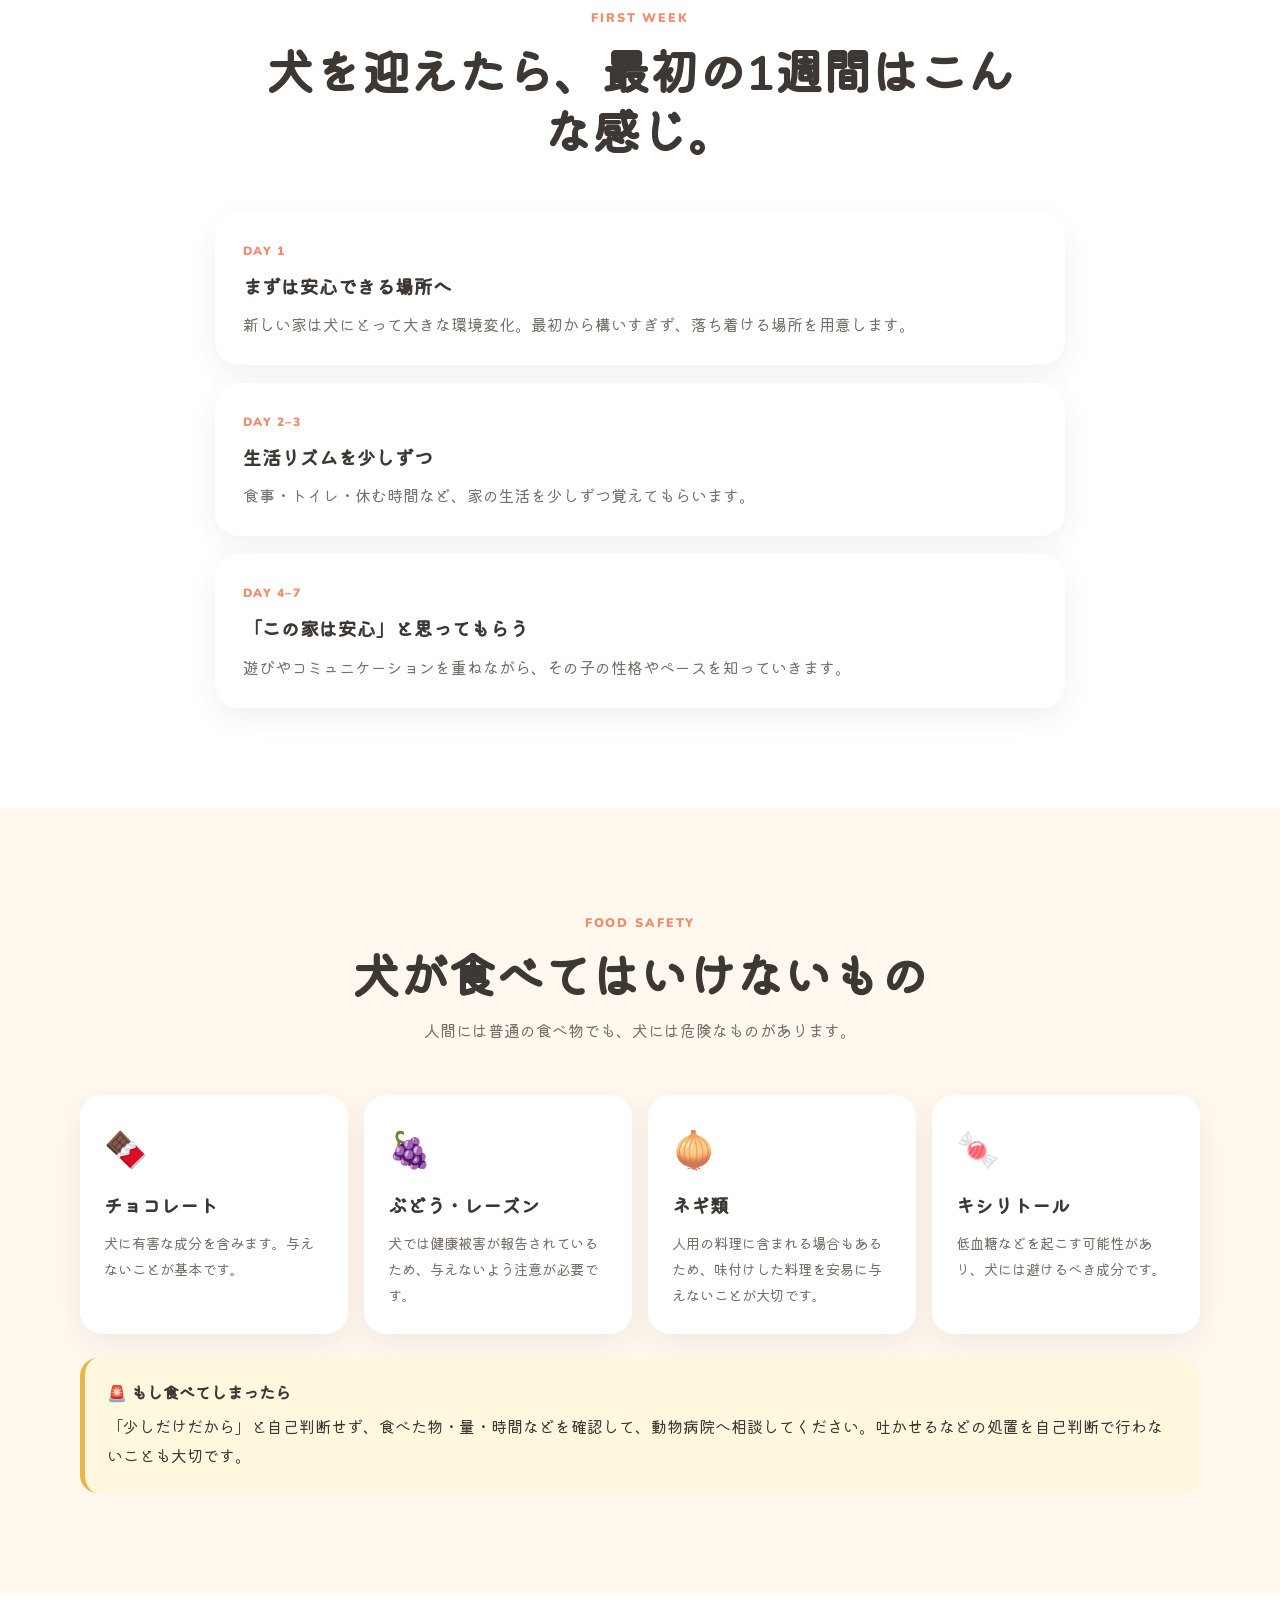
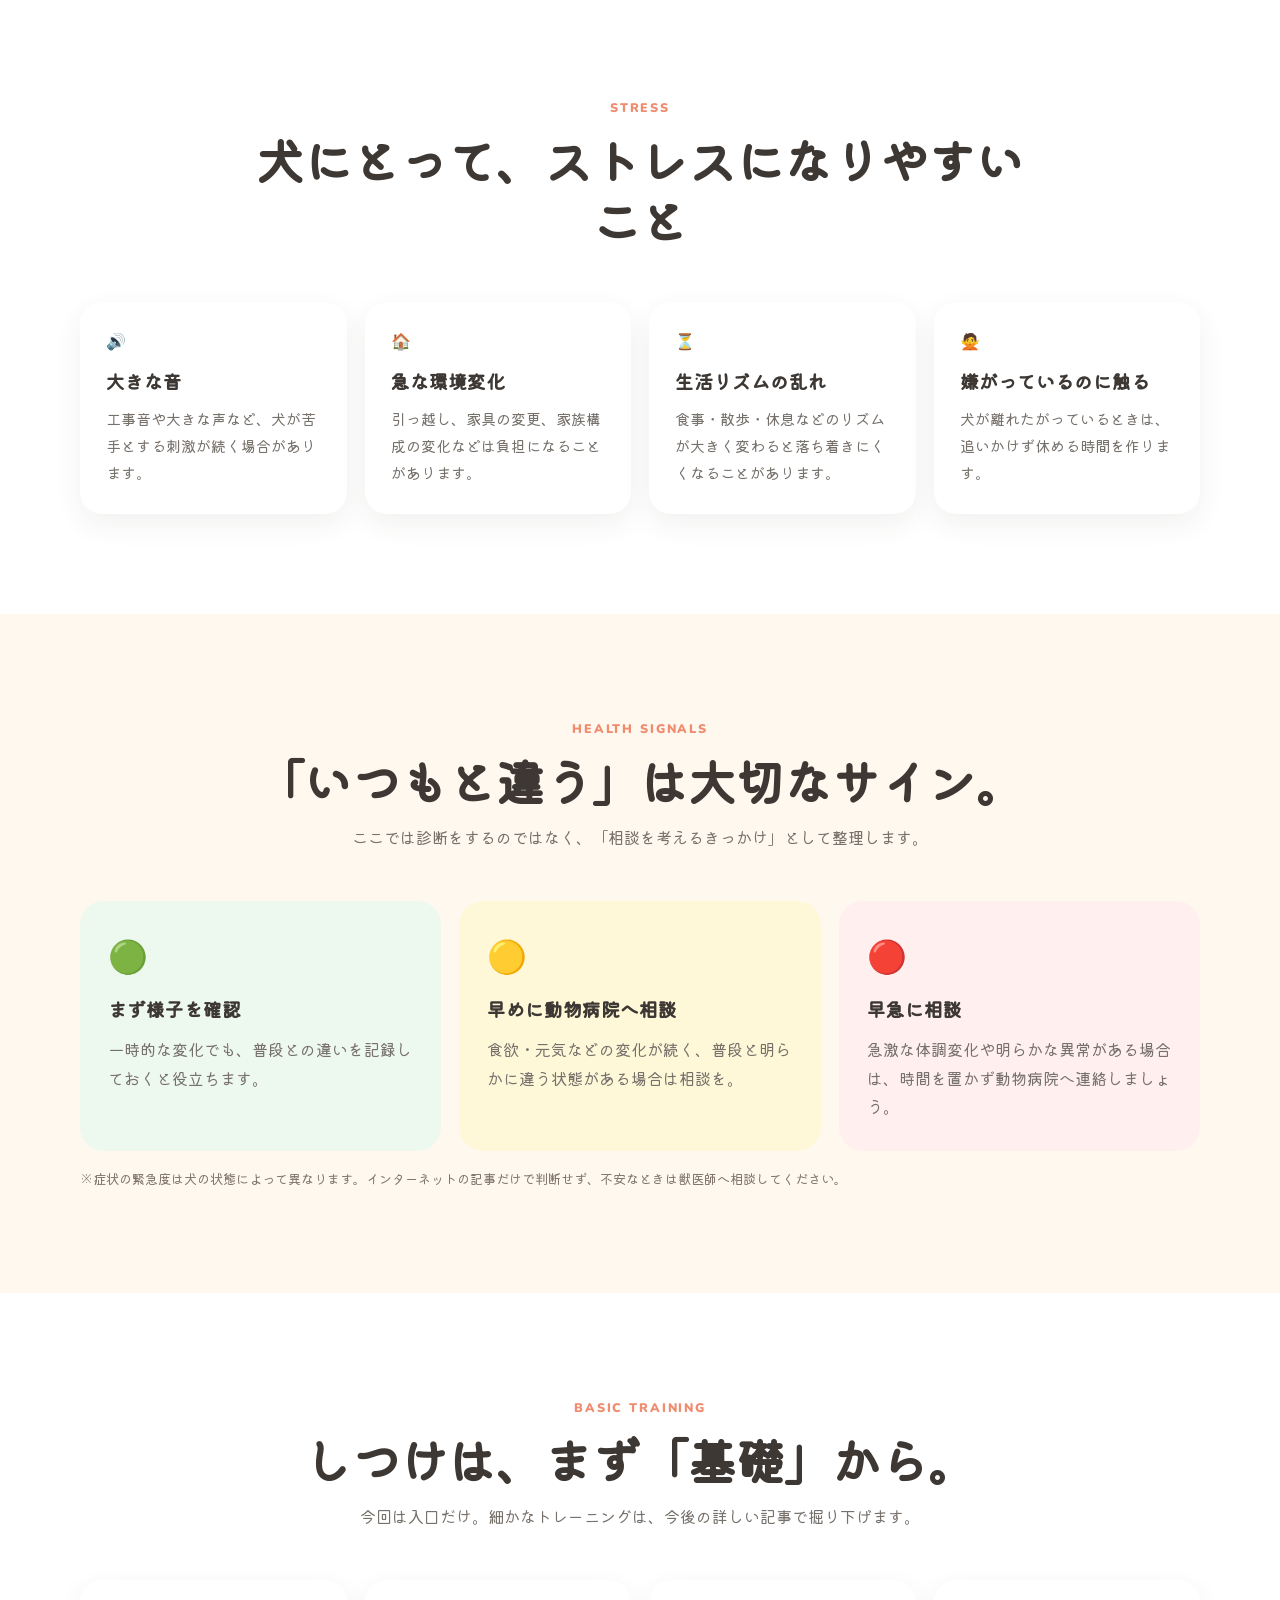
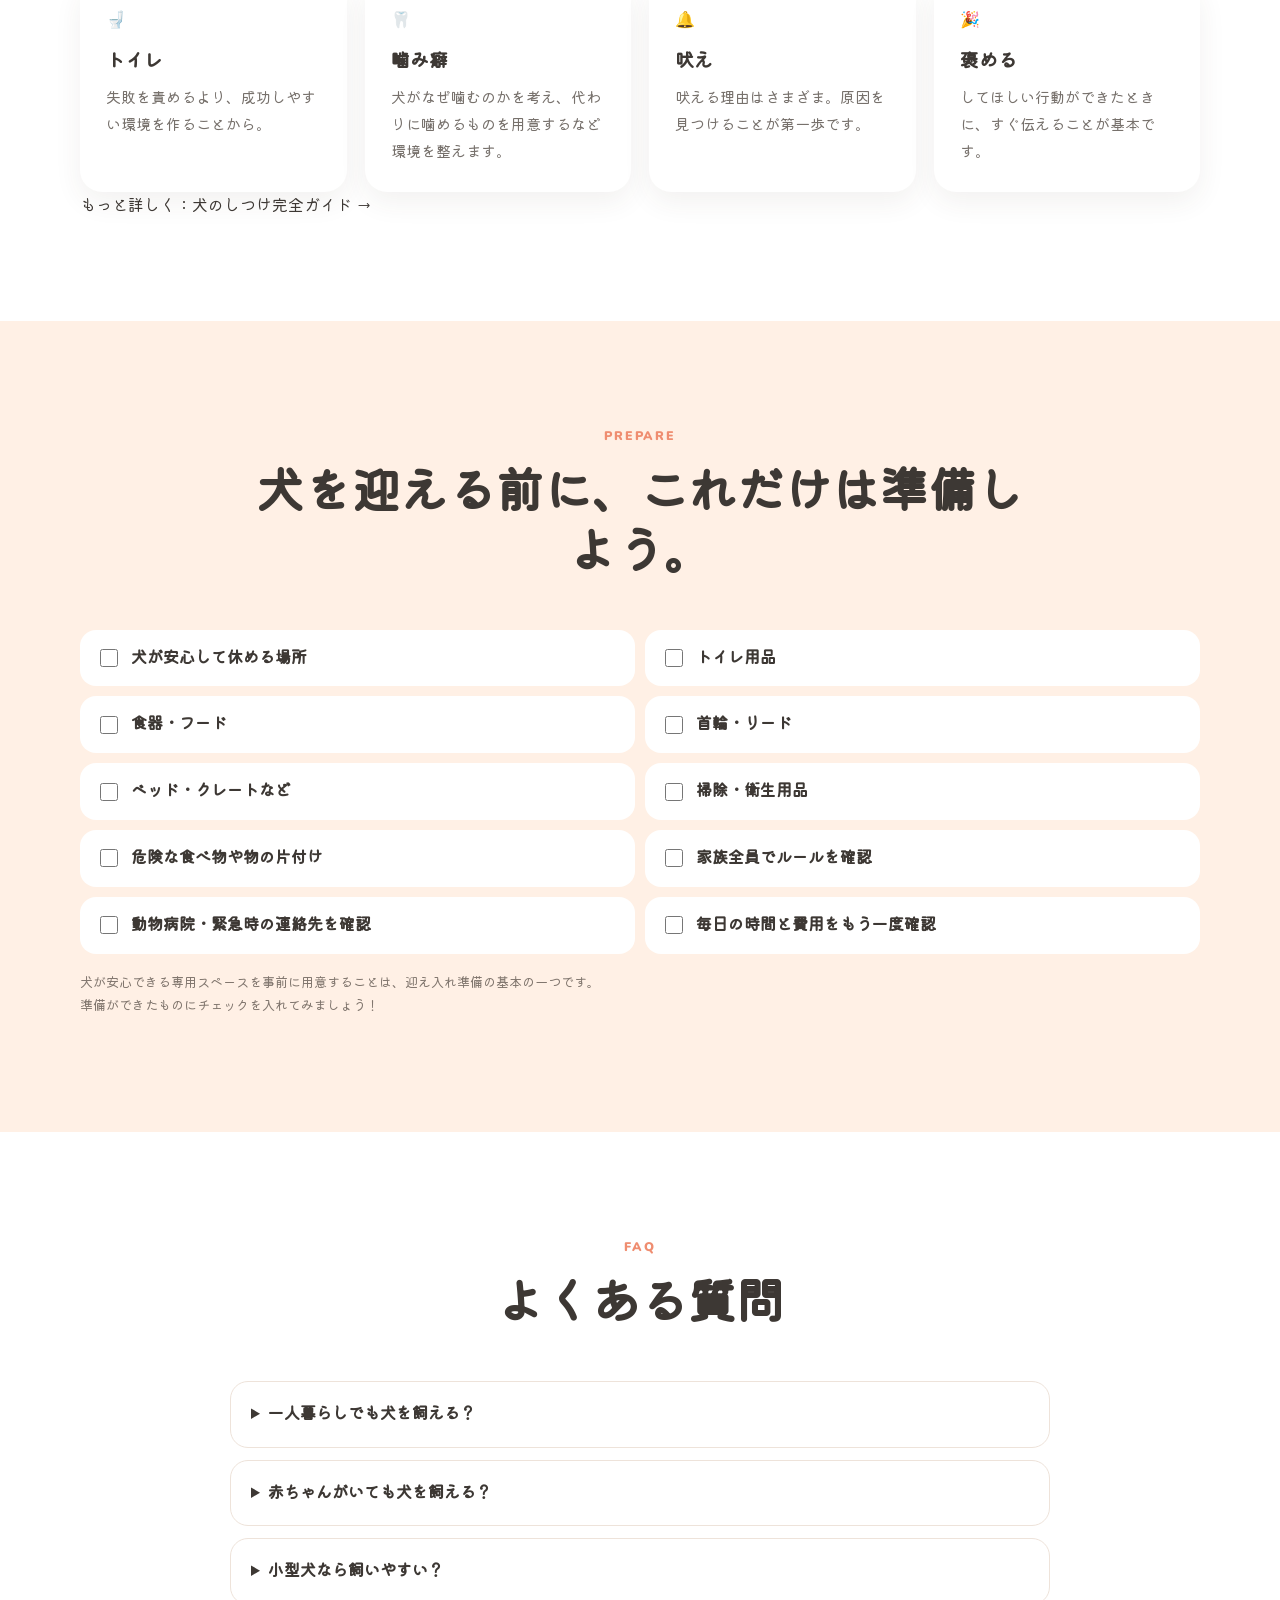
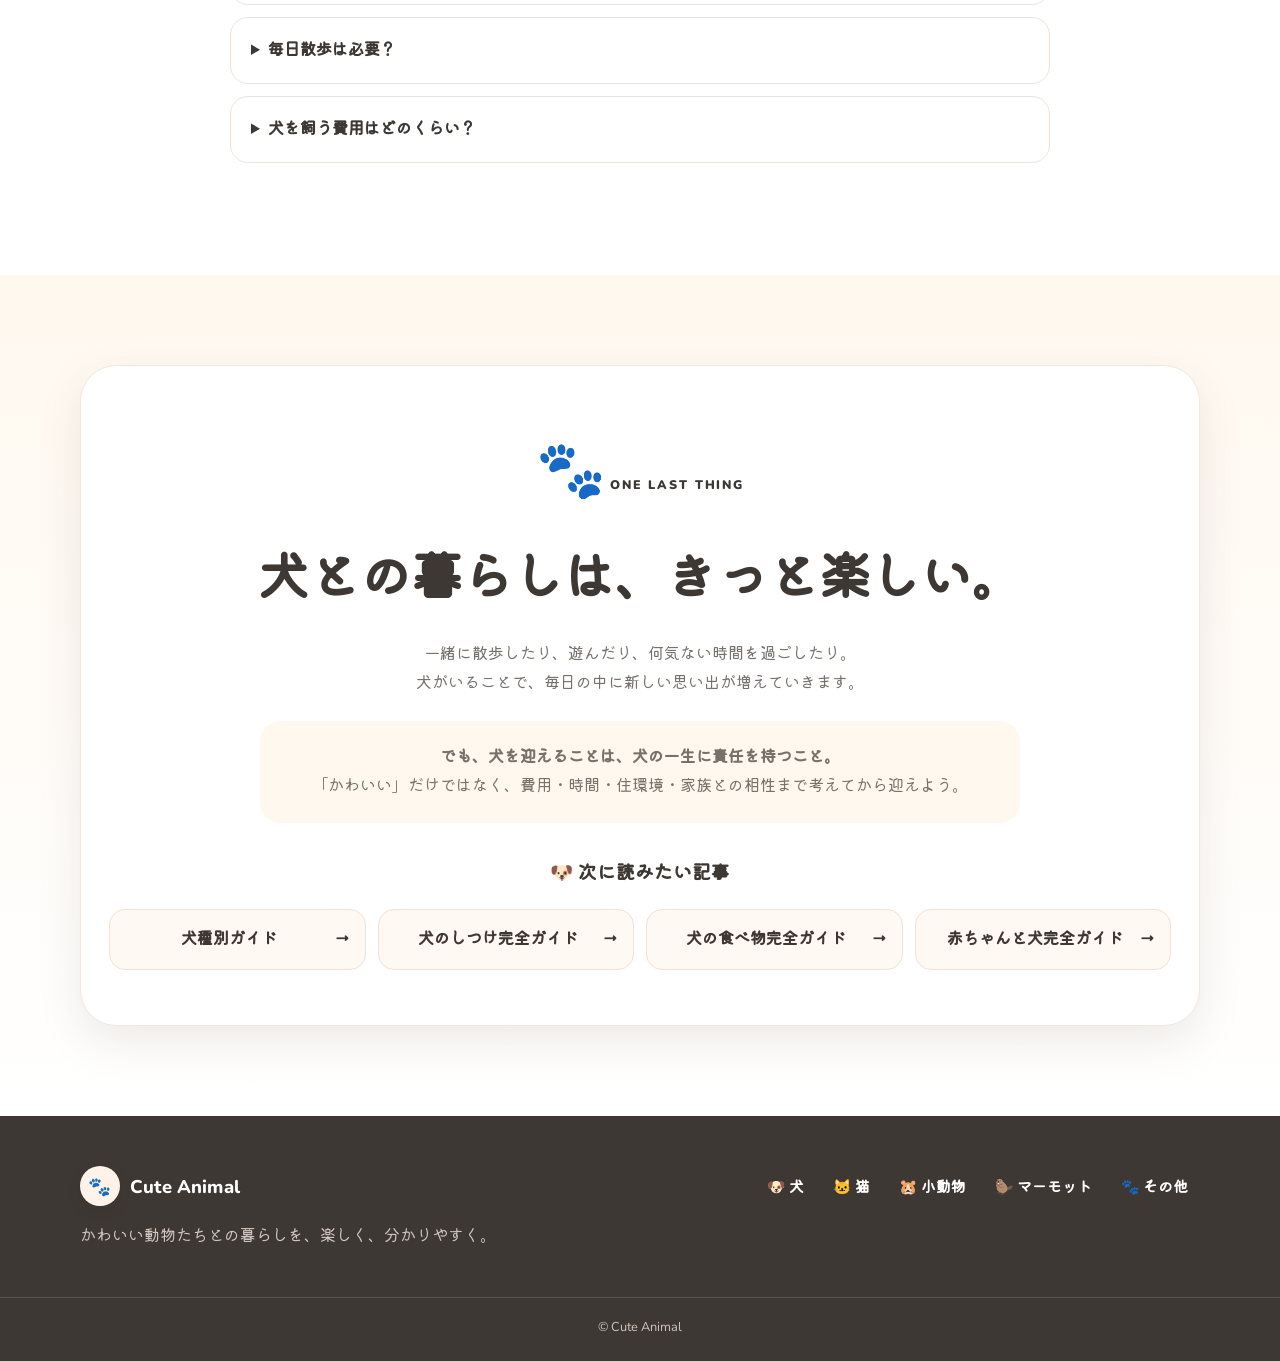
==== commit e12d5ff7: "Add files via upload" ====
--- a/index.html
+++ b/index.html
@@ -290,7 +290,7 @@
         <article><span>🔌</span><h3>電気コード</h3><p>噛んだり引っかけたりしないよう、犬が触れにくい場所へ。</p></article>
         <article><span>🍫</span><h3>食べ物</h3><p>人の食べ物や薬などは、犬が届かない場所へ保管。</p></article>
         <article><span>🪜</span><h3>段差・階段</h3><p>犬の体格や年齢に合わせて、危険な場所への対策を。</p></article>
-        <article><span>🛏️</span><h3>安心スペース</h3><p>ケージやクレートなど、犬が落ち着いて休める場所を用意します。citeturn1search3</p></article>
+        <article><span>🛏️</span><h3>安心スペース</h3><p>ケージやクレートなど、犬が落ち着いて休める場所を用意します。</p></article>
       </div>
     </div>
   </section>
@@ -333,10 +333,10 @@
         <p>人間には普通の食べ物でも、犬には危険なものがあります。</p>
       </div>
       <div class="food-grid">
-        <article class="danger-food"><span>🍫</span><h3>チョコレート</h3><p>犬に有害な成分を含みます。与えないことが基本です。citeturn1search8</p></article>
+        <article class="danger-food"><span>🍫</span><h3>チョコレート</h3><p>犬に有害な成分を含みます。与えないことが基本です。</p></article>
         <article class="danger-food"><span>🍇</span><h3>ぶどう・レーズン</h3><p>犬では健康被害が報告されているため、与えないよう注意が必要です。</p></article>
         <article class="danger-food"><span>🧅</span><h3>ネギ類</h3><p>人用の料理に含まれる場合もあるため、味付けした料理を安易に与えないことが大切です。</p></article>
-        <article class="danger-food"><span>🍬</span><h3>キシリトール</h3><p>低血糖などを起こす可能性があり、犬には避けるべき成分です。citeturn1search2</p></article>
+        <article class="danger-food"><span>🍬</span><h3>キシリトール</h3><p>低血糖などを起こす可能性があり、犬には避けるべき成分です。</p></article>
       </div>
       <div class="warning-box"><strong>🚨 もし食べてしまったら</strong><p>「少しだけだから」と自己判断せず、食べた物・量・時間などを確認して、動物病院へ相談してください。吐かせるなどの処置を自己判断で行わないことも大切です。</p></div>
     </div>
